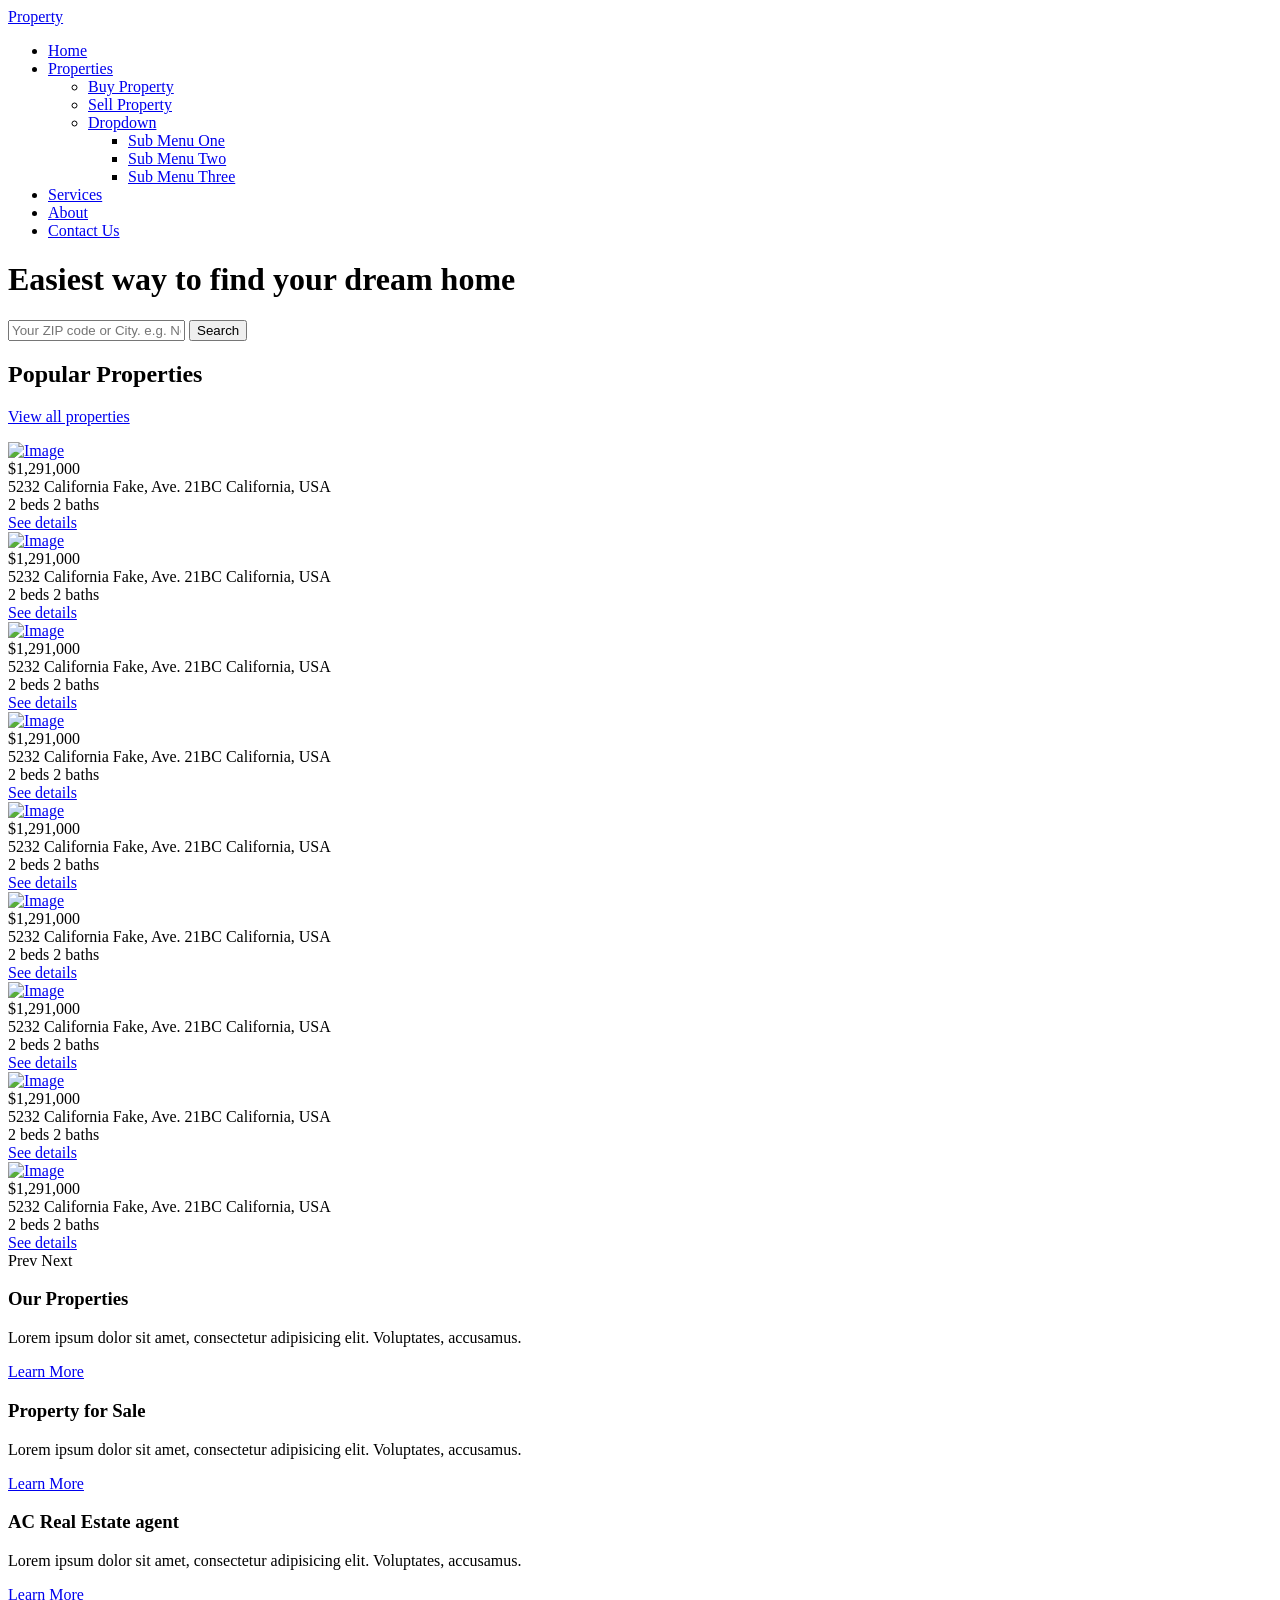
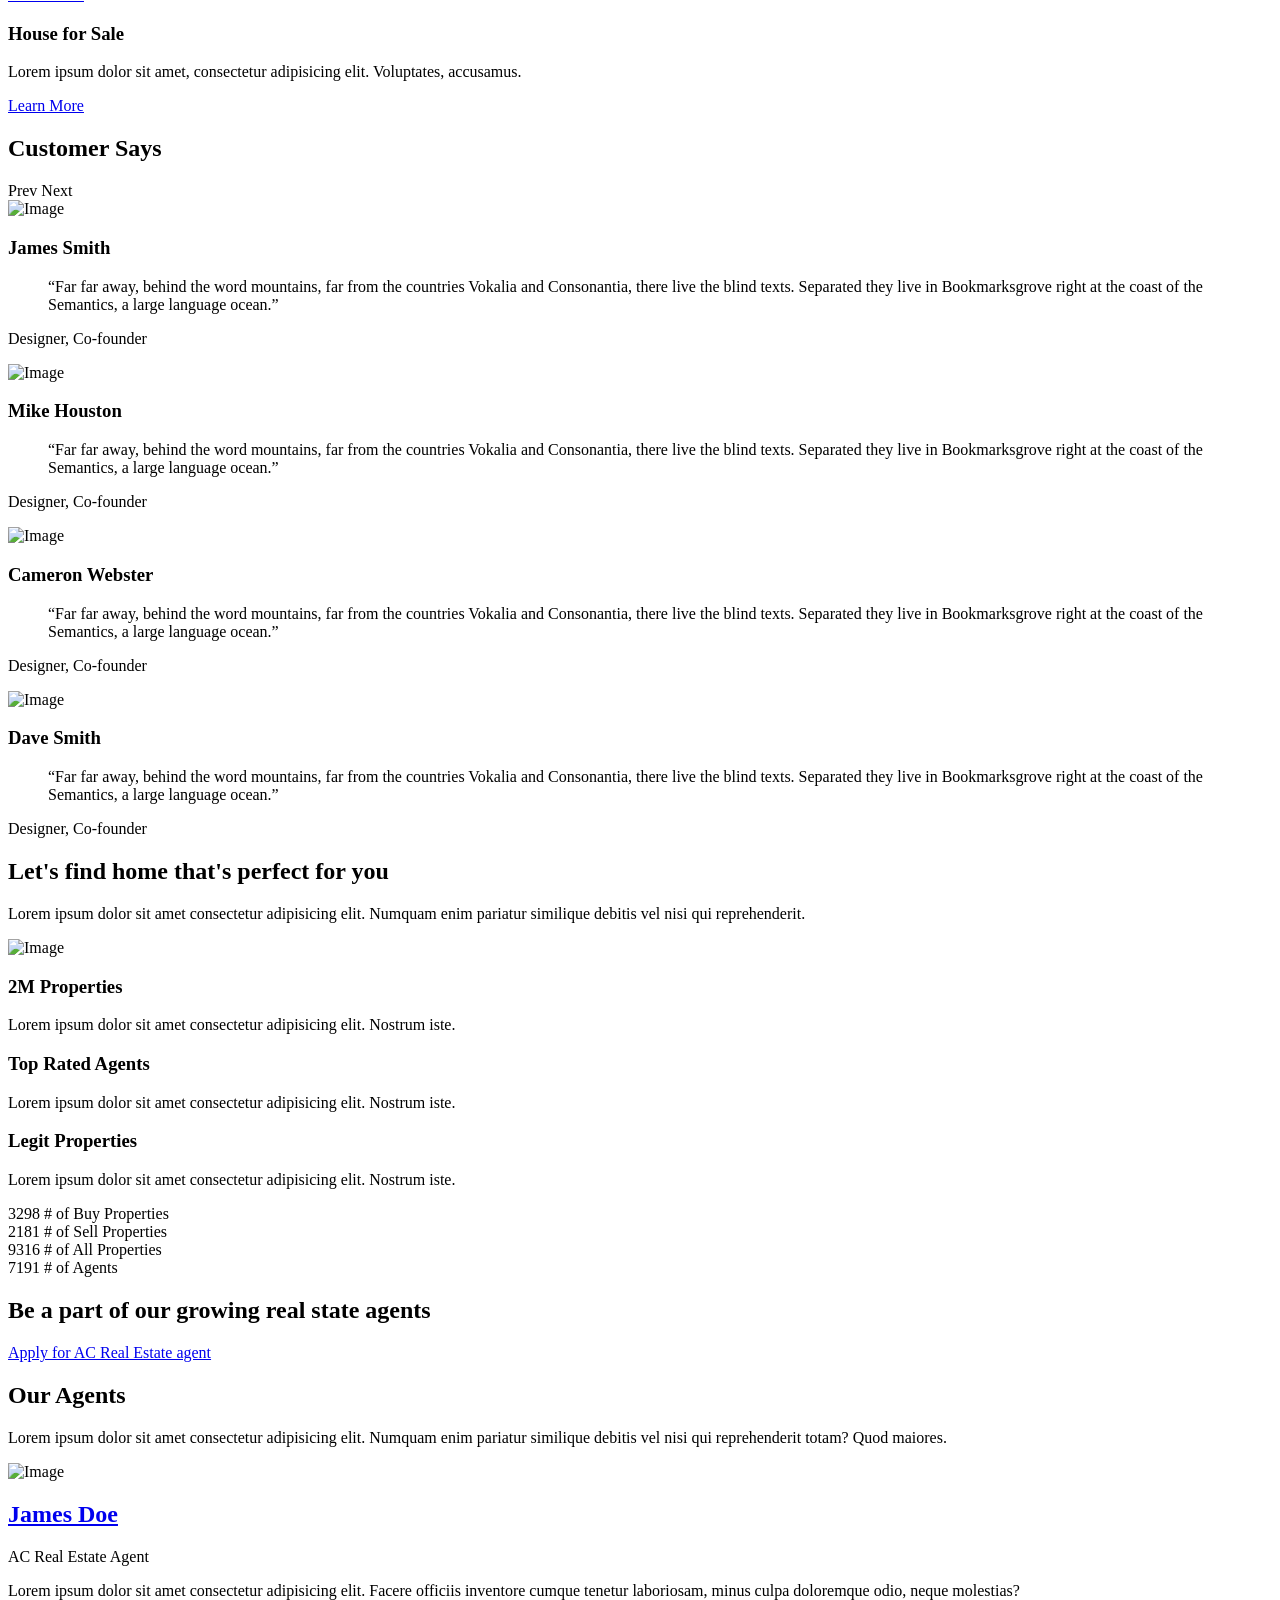
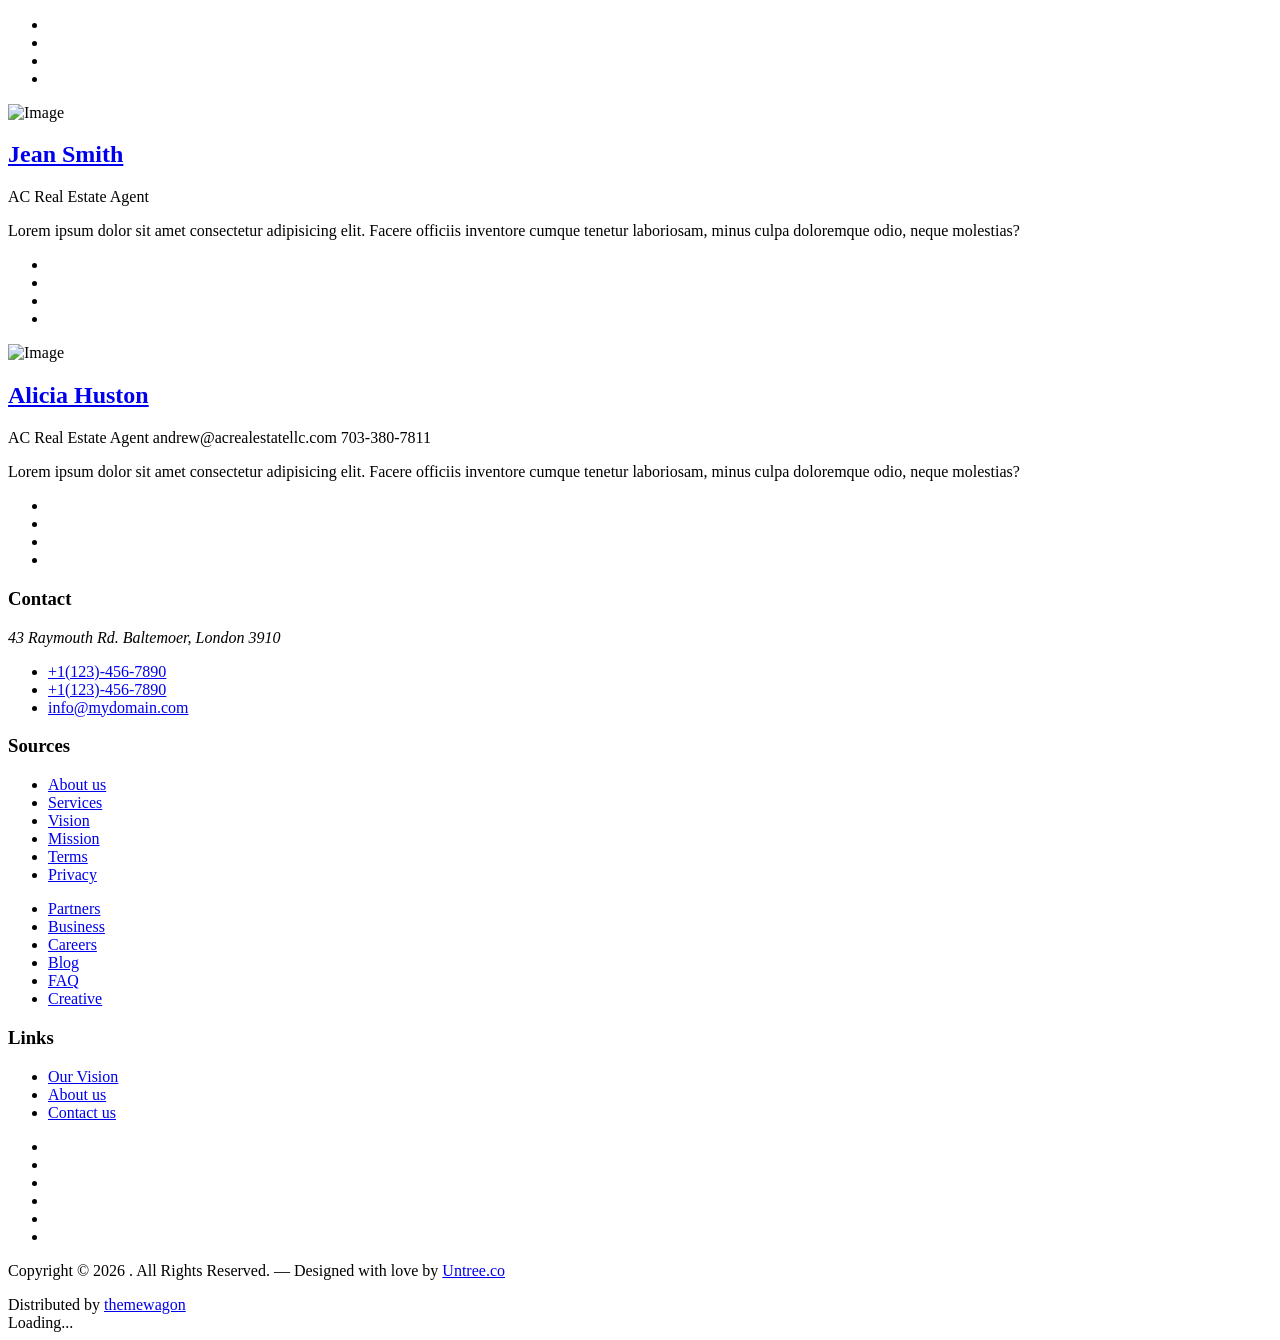
==== index.html @ 25836218 "Add files via upload" ====
<!-- /*
* Template Name: Property
* Template Author: Untree.co
* Template URI: https://untree.co/
* License: https://creativecommons.org/licenses/by/3.0/
*/ -->
<!DOCTYPE html>
<html lang="en">
  <head>
    <meta charset="utf-8" />
    <meta name="viewport" content="width=device-width, initial-scale=1" />
    <meta name="author" content="Untree.co" />
    <link rel="shortcut icon" href="favicon.png" />

    <meta name="description" content="" />
    <meta name="keywords" content="bootstrap, bootstrap5" />

    <link rel="preconnect" href="https://fonts.googleapis.com" />
    <link rel="preconnect" href="https://fonts.gstatic.com" crossorigin />
    <link
      href="https://fonts.googleapis.com/css2?family=Work+Sans:wght@400;500;600;700&display=swap"
      rel="stylesheet"
    />

    <link rel="stylesheet" href="fonts/icomoon/style.css" />
    <link rel="stylesheet" href="fonts/flaticon/font/flaticon.css" />

    <link rel="stylesheet" href="css/tiny-slider.css" />
    <link rel="stylesheet" href="css/aos.css" />
    <link rel="stylesheet" href="css/style.css" />

    <title>
      Property &mdash; Free Bootstrap 5 Website Template by Untree.co
    </title>
  </head>
  <body>
    <div class="site-mobile-menu site-navbar-target">
      <div class="site-mobile-menu-header">
        <div class="site-mobile-menu-close">
          <span class="icofont-close js-menu-toggle"></span>
        </div>
      </div>
      <div class="site-mobile-menu-body"></div>
    </div>

    <nav class="site-nav">
      <div class="container">
        <div class="menu-bg-wrap">
          <div class="site-navigation">
            <a href="index.html" class="logo m-0 float-start">Property</a>

            <ul
              class="js-clone-nav d-none d-lg-inline-block text-start site-menu float-end"
            >
              <li class="active"><a href="index.html">Home</a></li>
              <li class="has-children">
                <a href="properties.html">Properties</a>
                <ul class="dropdown">
                  <li><a href="#">Buy Property</a></li>
                  <li><a href="#">Sell Property</a></li>
                  <li class="has-children">
                    <a href="#">Dropdown</a>
                    <ul class="dropdown">
                      <li><a href="#">Sub Menu One</a></li>
                      <li><a href="#">Sub Menu Two</a></li>
                      <li><a href="#">Sub Menu Three</a></li>
                    </ul>
                  </li>
                </ul>
              </li>
              <li><a href="services.html">Services</a></li>
              <li><a href="about.html">About</a></li>
              <li><a href="contact.html">Contact Us</a></li>
            </ul>

            <a
              href="#"
              class="burger light me-auto float-end mt-1 site-menu-toggle js-menu-toggle d-inline-block d-lg-none"
              data-toggle="collapse"
              data-target="#main-navbar"
            >
              <span></span>
            </a>
          </div>
        </div>
      </div>
    </nav>

    <div class="hero">
      <div class="hero-slide">
        <div
          class="img overlay"
          style="background-image: url('images/hero_bg_3.jpg')"
        ></div>
        <div
          class="img overlay"
          style="background-image: url('images/hero_bg_2.jpg')"
        ></div>
        <div
          class="img overlay"
          style="background-image: url('images/hero_bg_1.jpg')"
        ></div>
      </div>

      <div class="container">
        <div class="row justify-content-center align-items-center">
          <div class="col-lg-9 text-center">
            <h1 class="heading" data-aos="fade-up">
              Easiest way to find your dream home
            </h1>
            <form
              action="#"
              class="narrow-w form-search d-flex align-items-stretch mb-3"
              data-aos="fade-up"
              data-aos-delay="200"
            >
              <input
                type="text"
                class="form-control px-4"
                placeholder="Your ZIP code or City. e.g. New York"
              />
              <button type="submit" class="btn btn-primary">Search</button>
            </form>
          </div>
        </div>
      </div>
    </div>

    <div class="section">
      <div class="container">
        <div class="row mb-5 align-items-center">
          <div class="col-lg-6">
            <h2 class="font-weight-bold text-primary heading">
              Popular Properties
            </h2>
          </div>
          <div class="col-lg-6 text-lg-end">
            <p>
              <a
                href="#"
                target="_blank"
                class="btn btn-primary text-white py-3 px-4"
                >View all properties</a
              >
            </p>
          </div>
        </div>
        <div class="row">
          <div class="col-12">
            <div class="property-slider-wrap">
              <div class="property-slider">
                <div class="property-item">
                  <a href="property-single.html" class="img">
                    <img src="images/vienna.jpg" alt="Image" class="img-fluid" />
                  </a>

                  <div class="property-content">
                    <div class="price mb-2"><span>$1,291,000</span></div>
                    <div>
                      <span class="d-block mb-2 text-black-50"
                        >5232 California Fake, Ave. 21BC</span
                      >
                      <span class="city d-block mb-3">California, USA</span>

                      <div class="specs d-flex mb-4">
                        <span class="d-block d-flex align-items-center me-3">
                          <span class="icon-bed me-2"></span>
                          <span class="caption">2 beds</span>
                        </span>
                        <span class="d-block d-flex align-items-center">
                          <span class="icon-bath me-2"></span>
                          <span class="caption">2 baths</span>
                        </span>
                      </div>

                      <a
                        href="property-single.html"
                        class="btn btn-primary py-2 px-3"
                        >See details</a
                      >
                    </div>
                  </div>
                </div>
                <!-- .item -->

                <div class="property-item">
                  <a href="property-single.html" class="img">
                    <img src="images/vienna.jpg" alt="Image" class="img-fluid" />
                  </a>

                  <div class="property-content">
                    <div class="price mb-2"><span>$1,291,000</span></div>
                    <div>
                      <span class="d-block mb-2 text-black-50"
                        >5232 California Fake, Ave. 21BC</span
                      >
                      <span class="city d-block mb-3">California, USA</span>

                      <div class="specs d-flex mb-4">
                        <span class="d-block d-flex align-items-center me-3">
                          <span class="icon-bed me-2"></span>
                          <span class="caption">2 beds</span>
                        </span>
                        <span class="d-block d-flex align-items-center">
                          <span class="icon-bath me-2"></span>
                          <span class="caption">2 baths</span>
                        </span>
                      </div>

                      <a
                        href="property-single.html"
                        class="btn btn-primary py-2 px-3"
                        >See details</a
                      >
                    </div>
                  </div>
                </div>
                <!-- .item -->

                <div class="property-item">
                  <a href="property-single.html" class="img">
                    <img src="images/vienna.jpg" alt="Image" class="img-fluid" />
                  </a>

                  <div class="property-content">
                    <div class="price mb-2"><span>$1,291,000</span></div>
                    <div>
                      <span class="d-block mb-2 text-black-50"
                        >5232 California Fake, Ave. 21BC</span
                      >
                      <span class="city d-block mb-3">California, USA</span>

                      <div class="specs d-flex mb-4">
                        <span class="d-block d-flex align-items-center me-3">
                          <span class="icon-bed me-2"></span>
                          <span class="caption">2 beds</span>
                        </span>
                        <span class="d-block d-flex align-items-center">
                          <span class="icon-bath me-2"></span>
                          <span class="caption">2 baths</span>
                        </span>
                      </div>

                      <a
                        href="property-single.html"
                        class="btn btn-primary py-2 px-3"
                        >See details</a
                      >
                    </div>
                  </div>
                </div>
                <!-- .item -->

                <div class="property-item">
                  <a href="property-single.html" class="img">
                    <img src="images/vienna.jpg" alt="Image" class="img-fluid" />
                  </a>

                  <div class="property-content">
                    <div class="price mb-2"><span>$1,291,000</span></div>
                    <div>
                      <span class="d-block mb-2 text-black-50"
                        >5232 California Fake, Ave. 21BC</span
                      >
                      <span class="city d-block mb-3">California, USA</span>

                      <div class="specs d-flex mb-4">
                        <span class="d-block d-flex align-items-center me-3">
                          <span class="icon-bed me-2"></span>
                          <span class="caption">2 beds</span>
                        </span>
                        <span class="d-block d-flex align-items-center">
                          <span class="icon-bath me-2"></span>
                          <span class="caption">2 baths</span>
                        </span>
                      </div>

                      <a
                        href="property-single.html"
                        class="btn btn-primary py-2 px-3"
                        >See details</a
                      >
                    </div>
                  </div>
                </div>
                <!-- .item -->

                <div class="property-item">
                  <a href="property-single.html" class="img">
                    <img src="images/vienna.jpg" alt="Image" class="img-fluid" />
                  </a>

                  <div class="property-content">
                    <div class="price mb-2"><span>$1,291,000</span></div>
                    <div>
                      <span class="d-block mb-2 text-black-50"
                        >5232 California Fake, Ave. 21BC</span
                      >
                      <span class="city d-block mb-3">California, USA</span>

                      <div class="specs d-flex mb-4">
                        <span class="d-block d-flex align-items-center me-3">
                          <span class="icon-bed me-2"></span>
                          <span class="caption">2 beds</span>
                        </span>
                        <span class="d-block d-flex align-items-center">
                          <span class="icon-bath me-2"></span>
                          <span class="caption">2 baths</span>
                        </span>
                      </div>

                      <a
                        href="property-single.html"
                        class="btn btn-primary py-2 px-3"
                        >See details</a
                      >
                    </div>
                  </div>
                </div>
                <!-- .item -->

                <div class="property-item">
                  <a href="property-single.html" class="img">
                    <img src="images/vienna.jpg" alt="Image" class="img-fluid" />
                  </a>

                  <div class="property-content">
                    <div class="price mb-2"><span>$1,291,000</span></div>
                    <div>
                      <span class="d-block mb-2 text-black-50"
                        >5232 California Fake, Ave. 21BC</span
                      >
                      <span class="city d-block mb-3">California, USA</span>

                      <div class="specs d-flex mb-4">
                        <span class="d-block d-flex align-items-center me-3">
                          <span class="icon-bed me-2"></span>
                          <span class="caption">2 beds</span>
                        </span>
                        <span class="d-block d-flex align-items-center">
                          <span class="icon-bath me-2"></span>
                          <span class="caption">2 baths</span>
                        </span>
                      </div>

                      <a
                        href="property-single.html"
                        class="btn btn-primary py-2 px-3"
                        >See details</a
                      >
                    </div>
                  </div>
                </div>
                <!-- .item -->

                <div class="property-item">
                  <a href="property-single.html" class="img">
                    <img src="images/vienna.jpg" alt="Image" class="img-fluid" />
                  </a>

                  <div class="property-content">
                    <div class="price mb-2"><span>$1,291,000</span></div>
                    <div>
                      <span class="d-block mb-2 text-black-50"
                        >5232 California Fake, Ave. 21BC</span
                      >
                      <span class="city d-block mb-3">California, USA</span>

                      <div class="specs d-flex mb-4">
                        <span class="d-block d-flex align-items-center me-3">
                          <span class="icon-bed me-2"></span>
                          <span class="caption">2 beds</span>
                        </span>
                        <span class="d-block d-flex align-items-center">
                          <span class="icon-bath me-2"></span>
                          <span class="caption">2 baths</span>
                        </span>
                      </div>

                      <a
                        href="property-single.html"
                        class="btn btn-primary py-2 px-3"
                        >See details</a
                      >
                    </div>
                  </div>
                </div>
                <!-- .item -->

                <div class="property-item">
                  <a href="property-single.html" class="img">
                    <img src="images/vienna.jpg" alt="Image" class="img-fluid" />
                  </a>

                  <div class="property-content">
                    <div class="price mb-2"><span>$1,291,000</span></div>
                    <div>
                      <span class="d-block mb-2 text-black-50"
                        >5232 California Fake, Ave. 21BC</span
                      >
                      <span class="city d-block mb-3">California, USA</span>

                      <div class="specs d-flex mb-4">
                        <span class="d-block d-flex align-items-center me-3">
                          <span class="icon-bed me-2"></span>
                          <span class="caption">2 beds</span>
                        </span>
                        <span class="d-block d-flex align-items-center">
                          <span class="icon-bath me-2"></span>
                          <span class="caption">2 baths</span>
                        </span>
                      </div>

                      <a
                        href="property-single.html"
                        class="btn btn-primary py-2 px-3"
                        >See details</a
                      >
                    </div>
                  </div>
                </div>
                <!-- .item -->

                <div class="property-item">
                  <a href="property-single.html" class="img">
                    <img src="images/vienna.jpg" alt="Image" class="img-fluid" />
                  </a>

                  <div class="property-content">
                    <div class="price mb-2"><span>$1,291,000</span></div>
                    <div>
                      <span class="d-block mb-2 text-black-50"
                        >5232 California Fake, Ave. 21BC</span
                      >
                      <span class="city d-block mb-3">California, USA</span>

                      <div class="specs d-flex mb-4">
                        <span class="d-block d-flex align-items-center me-3">
                          <span class="icon-bed me-2"></span>
                          <span class="caption">2 beds</span>
                        </span>
                        <span class="d-block d-flex align-items-center">
                          <span class="icon-bath me-2"></span>
                          <span class="caption">2 baths</span>
                        </span>
                      </div>

                      <a
                        href="property-single.html"
                        class="btn btn-primary py-2 px-3"
                        >See details</a
                      >
                    </div>
                  </div>
                </div>
                <!-- .item -->
              </div>

              <div
                id="property-nav"
                class="controls"
                tabindex="0"
                aria-label="Carousel Navigation"
              >
                <span
                  class="prev"
                  data-controls="prev"
                  aria-controls="property"
                  tabindex="-1"
                  >Prev</span
                >
                <span
                  class="next"
                  data-controls="next"
                  aria-controls="property"
                  tabindex="-1"
                  >Next</span
                >
              </div>
            </div>
          </div>
        </div>
      </div>
    </div>

    <section class="Easiest way to find your dream home">
      <div class="container">
        <div class="row">
          <div class="col-6 col-lg-3" data-aos="fade-up" data-aos-delay="300">
            <div class="box-feature">
              <span class="flaticon-house"></span>
              <h3 class="mb-3">Our Properties</h3>
              <p>
                Lorem ipsum dolor sit amet, consectetur adipisicing elit.
                Voluptates, accusamus.
              </p>
              <p><a href="#" class="learn-more">Learn More</a></p>
            </div>
          </div>
          <div class="col-6 col-lg-3" data-aos="fade-up" data-aos-delay="500">
            <div class="box-feature">
              <span class="flaticon-building"></span>
              <h3 class="mb-3">Property for Sale</h3>
              <p>
                Lorem ipsum dolor sit amet, consectetur adipisicing elit.
                Voluptates, accusamus.
              </p>
              <p><a href="#" class="learn-more">Learn More</a></p>
            </div>
          </div>
          <div class="col-6 col-lg-3" data-aos="fade-up" data-aos-delay="400">
            <div class="box-feature">
              <span class="flaticon-house-3"></span>
              <h3 class="mb-3">AC Real Estate agent</h3>
              <p>
                Lorem ipsum dolor sit amet, consectetur adipisicing elit.
                Voluptates, accusamus.
              </p>
              <p><a href="#" class="learn-more">Learn More</a></p>
            </div>
          </div>
          <div class="col-6 col-lg-3" data-aos="fade-up" data-aos-delay="600">
            <div class="box-feature">
              <span class="flaticon-house-1"></span>
              <h3 class="mb-3">House for Sale</h3>
              <p>
                Lorem ipsum dolor sit amet, consectetur adipisicing elit.
                Voluptates, accusamus.
              </p>
              <p><a href="#" class="learn-more">Learn More</a></p>
            </div>
          </div>
        </div>
      </div>
    </section>

    <div class="section sec-testimonials">
      <div class="container">
        <div class="row mb-5 align-items-center">
          <div class="col-md-6">
            <h2 class="font-weight-bold heading text-primary mb-4 mb-md-0">
              Customer Says
            </h2>
          </div>
          <div class="col-md-6 text-md-end">
            <div id="testimonial-nav">
              <span class="prev" data-controls="prev">Prev</span>

              <span class="next" data-controls="next">Next</span>
            </div>
          </div>
        </div>

        <div class="row">
          <div class="col-lg-4"></div>
        </div>
        <div class="testimonial-slider-wrap">
          <div class="testimonial-slider">
            <div class="item">
              <div class="testimonial">
                <img
                  src="images/person_1-min.jpg"
                  alt="Image"
                  class="img-fluid rounded-circle w-25 mb-4"
                />
                <div class="rate">
                  <span class="icon-star text-warning"></span>
                  <span class="icon-star text-warning"></span>
                  <span class="icon-star text-warning"></span>
                  <span class="icon-star text-warning"></span>
                  <span class="icon-star text-warning"></span>
                </div>
                <h3 class="h5 text-primary mb-4">James Smith</h3>
                <blockquote>
                  <p>
                    &ldquo;Far far away, behind the word mountains, far from the
                    countries Vokalia and Consonantia, there live the blind
                    texts. Separated they live in Bookmarksgrove right at the
                    coast of the Semantics, a large language ocean.&rdquo;
                  </p>
                </blockquote>
                <p class="text-black-50">Designer, Co-founder</p>
              </div>
            </div>

            <div class="item">
              <div class="testimonial">
                <img
                  src="images/person_2-min.jpg"
                  alt="Image"
                  class="img-fluid rounded-circle w-25 mb-4"
                />
                <div class="rate">
                  <span class="icon-star text-warning"></span>
                  <span class="icon-star text-warning"></span>
                  <span class="icon-star text-warning"></span>
                  <span class="icon-star text-warning"></span>
                  <span class="icon-star text-warning"></span>
                </div>
                <h3 class="h5 text-primary mb-4">Mike Houston</h3>
                <blockquote>
                  <p>
                    &ldquo;Far far away, behind the word mountains, far from the
                    countries Vokalia and Consonantia, there live the blind
                    texts. Separated they live in Bookmarksgrove right at the
                    coast of the Semantics, a large language ocean.&rdquo;
                  </p>
                </blockquote>
                <p class="text-black-50">Designer, Co-founder</p>
              </div>
            </div>

            <div class="item">
              <div class="testimonial">
                <img
                  src="images/person_3-min.jpg"
                  alt="Image"
                  class="img-fluid rounded-circle w-25 mb-4"
                />
                <div class="rate">
                  <span class="icon-star text-warning"></span>
                  <span class="icon-star text-warning"></span>
                  <span class="icon-star text-warning"></span>
                  <span class="icon-star text-warning"></span>
                  <span class="icon-star text-warning"></span>
                </div>
                <h3 class="h5 text-primary mb-4">Cameron Webster</h3>
                <blockquote>
                  <p>
                    &ldquo;Far far away, behind the word mountains, far from the
                    countries Vokalia and Consonantia, there live the blind
                    texts. Separated they live in Bookmarksgrove right at the
                    coast of the Semantics, a large language ocean.&rdquo;
                  </p>
                </blockquote>
                <p class="text-black-50">Designer, Co-founder</p>
              </div>
            </div>

            <div class="item">
              <div class="testimonial">
                <img
                  src="images/person_4-min.jpg"
                  alt="Image"
                  class="img-fluid rounded-circle w-25 mb-4"
                />
                <div class="rate">
                  <span class="icon-star text-warning"></span>
                  <span class="icon-star text-warning"></span>
                  <span class="icon-star text-warning"></span>
                  <span class="icon-star text-warning"></span>
                  <span class="icon-star text-warning"></span>
                </div>
                <h3 class="h5 text-primary mb-4">Dave Smith</h3>
                <blockquote>
                  <p>
                    &ldquo;Far far away, behind the word mountains, far from the
                    countries Vokalia and Consonantia, there live the blind
                    texts. Separated they live in Bookmarksgrove right at the
                    coast of the Semantics, a large language ocean.&rdquo;
                  </p>
                </blockquote>
                <p class="text-black-50">Designer, Co-founder</p>
              </div>
            </div>
          </div>
        </div>
      </div>
    </div>

    <div class="section section-4 bg-light">
      <div class="container">
        <div class="row justify-content-center text-center mb-5">
          <div class="col-lg-5">
            <h2 class="font-weight-bold heading text-primary mb-4">
              Let's find home that's perfect for you
            </h2>
            <p class="text-black-50">
              Lorem ipsum dolor sit amet consectetur adipisicing elit. Numquam
              enim pariatur similique debitis vel nisi qui reprehenderit.
            </p>
          </div>
        </div>
        <div class="row justify-content-between mb-5">
          <div class="col-lg-7 mb-5 mb-lg-0 order-lg-2">
            <div class="img-about dots">
              <img src="images/hero_bg_3.jpg" alt="Image" class="img-fluid" />
            </div>
          </div>
          <div class="col-lg-4">
            <div class="d-flex feature-h">
              <span class="wrap-icon me-3">
                <span class="icon-home2"></span>
              </span>
              <div class="feature-text">
                <h3 class="heading">2M Properties</h3>
                <p class="text-black-50">
                  Lorem ipsum dolor sit amet consectetur adipisicing elit.
                  Nostrum iste.
                </p>
              </div>
            </div>

            <div class="d-flex feature-h">
              <span class="wrap-icon me-3">
                <span class="icon-person"></span>
              </span>
              <div class="feature-text">
                <h3 class="heading">Top Rated Agents</h3>
                <p class="text-black-50">
                  Lorem ipsum dolor sit amet consectetur adipisicing elit.
                  Nostrum iste.
                </p>
              </div>
            </div>

            <div class="d-flex feature-h">
              <span class="wrap-icon me-3">
                <span class="icon-security"></span>
              </span>
              <div class="feature-text">
                <h3 class="heading">Legit Properties</h3>
                <p class="text-black-50">
                  Lorem ipsum dolor sit amet consectetur adipisicing elit.
                  Nostrum iste.
                </p>
              </div>
            </div>
          </div>
        </div>
        <div class="row section-counter mt-5">
          <div
            class="col-6 col-sm-6 col-md-6 col-lg-3"
            data-aos="fade-up"
            data-aos-delay="300"
          >
            <div class="counter-wrap mb-5 mb-lg-0">
              <span class="number"
                ><span class="countup text-primary">3298</span></span
              >
              <span class="caption text-black-50"># of Buy Properties</span>
            </div>
          </div>
          <div
            class="col-6 col-sm-6 col-md-6 col-lg-3"
            data-aos="fade-up"
            data-aos-delay="400"
          >
            <div class="counter-wrap mb-5 mb-lg-0">
              <span class="number"
                ><span class="countup text-primary">2181</span></span
              >
              <span class="caption text-black-50"># of Sell Properties</span>
            </div>
          </div>
          <div
            class="col-6 col-sm-6 col-md-6 col-lg-3"
            data-aos="fade-up"
            data-aos-delay="500"
          >
            <div class="counter-wrap mb-5 mb-lg-0">
              <span class="number"
                ><span class="countup text-primary">9316</span></span
              >
              <span class="caption text-black-50"># of All Properties</span>
            </div>
          </div>
          <div
            class="col-6 col-sm-6 col-md-6 col-lg-3"
            data-aos="fade-up"
            data-aos-delay="600"
          >
            <div class="counter-wrap mb-5 mb-lg-0">
              <span class="number"
                ><span class="countup text-primary">7191</span></span
              >
              <span class="caption text-black-50"># of Agents</span>
            </div>
          </div>
        </div>
      </div>
    </div>

    <div class="section">
      <div class="row justify-content-center footer-cta" data-aos="fade-up">
        <div class="col-lg-7 mx-auto text-center">
          <h2 class="mb-4">Be a part of our growing real state agents</h2>
          <p>
            <a
              href="#"
              target="_blank"
              class="btn btn-primary text-white py-3 px-4"
              >Apply for AC Real Estate agent</a
            >
          </p>
        </div>
        <!-- /.col-lg-7 -->
      </div>
      <!-- /.row -->
    </div>

    <div class="section section-5 bg-light">
      <div class="container">
        <div class="row justify-content-center text-center mb-5">
          <div class="col-lg-6 mb-5">
            <h2 class="font-weight-bold heading text-primary mb-4">
              Our Agents
            </h2>
            <p class="text-black-50">
              Lorem ipsum dolor sit amet consectetur adipisicing elit. Numquam
              enim pariatur similique debitis vel nisi qui reprehenderit totam?
              Quod maiores.
            </p>
          </div>
        </div>
        <div class="row">
          <div class="col-sm-6 col-md-6 col-lg-4 mb-5 mb-lg-0">
            <div class="h-100 person">
              <img
                src="images/person_1-min.jpg"
                alt="Image"
                class="img-fluid"
              />

              <div class="person-contents">
                <h2 class="mb-0"><a href="#">James Doe</a></h2>
                <span class="meta d-block mb-3">AC Real Estate Agent</span>
                <p>
                  Lorem ipsum dolor sit amet consectetur adipisicing elit.
                  Facere officiis inventore cumque tenetur laboriosam, minus
                  culpa doloremque odio, neque molestias?
                </p>

                <ul class="social list-unstyled list-inline dark-hover">
                  <li class="list-inline-item">
                    <a href="#"><span class="icon-twitter"></span></a>
                  </li>
                  <li class="list-inline-item">
                    <a href="#"><span class="icon-facebook"></span></a>
                  </li>
                  <li class="list-inline-item">
                    <a href="#"><span class="icon-linkedin"></span></a>
                  </li>
                  <li class="list-inline-item">
                    <a href="#"><span class="icon-instagram"></span></a>
                  </li>
                </ul>
              </div>
            </div>
          </div>
          <div class="col-sm-6 col-md-6 col-lg-4 mb-5 mb-lg-0">
            <div class="h-100 person">
              <img
                src="images/person_2-min.jpg"
                alt="Image"
                class="img-fluid"
              />

              <div class="person-contents">
                <h2 class="mb-0"><a href="#">Jean Smith</a></h2>
                <span class="meta d-block mb-3">AC Real Estate Agent</span>
                <p>
                  Lorem ipsum dolor sit amet consectetur adipisicing elit.
                  Facere officiis inventore cumque tenetur laboriosam, minus
                  culpa doloremque odio, neque molestias?
                </p>

                <ul class="social list-unstyled list-inline dark-hover">
                  <li class="list-inline-item">
                    <a href="#"><span class="icon-twitter"></span></a>
                  </li>
                  <li class="list-inline-item">
                    <a href="#"><span class="icon-facebook"></span></a>
                  </li>
                  <li class="list-inline-item">
                    <a href="#"><span class="icon-linkedin"></span></a>
                  </li>
                  <li class="list-inline-item">
                    <a href="#"><span class="icon-instagram"></span></a>
                  </li>
                </ul>
              </div>
            </div>
          </div>
          <div class="col-sm-6 col-md-6 col-lg-4 mb-5 mb-lg-0">
            <div class="h-100 person">
              <img
                src="images/person_3-min.jpg"
                alt="Image"
                class="img-fluid"
              />

              <div class="person-contents">
                <h2 class="mb-0"><a href="#">Alicia Huston</a></h2>
                <span class="meta d-block mb-3">AC Real Estate Agent andrew@acrealestatellc.com 703-380-7811</span>
                <p>
                  Lorem ipsum dolor sit amet consectetur adipisicing elit.
                  Facere officiis inventore cumque tenetur laboriosam, minus
                  culpa doloremque odio, neque molestias?
                </p>

                <ul class="social list-unstyled list-inline dark-hover">
                  <li class="list-inline-item">
                    <a href="#"><span class="icon-twitter"></span></a>
                  </li>
                  <li class="list-inline-item">
                    <a href="#"><span class="icon-facebook"></span></a>
                  </li>
                  <li class="list-inline-item">
                    <a href="#"><span class="icon-linkedin"></span></a>
                  </li>
                  <li class="list-inline-item">
                    <a href="#"><span class="icon-instagram"></span></a>
                  </li>
                </ul>
              </div>
            </div>
          </div>
        </div>
      </div>
    </div>

    <div class="site-footer">
      <div class="container">
        <div class="row">
          <div class="col-lg-4">
            <div class="widget">
              <h3>Contact</h3>
              <address>43 Raymouth Rd. Baltemoer, London 3910</address>
              <ul class="list-unstyled links">
                <li><a href="tel://11234567890">+1(123)-456-7890</a></li>
                <li><a href="tel://11234567890">+1(123)-456-7890</a></li>
                <li>
                  <a href="mailto:info@mydomain.com">info@mydomain.com</a>
                </li>
              </ul>
            </div>
            <!-- /.widget -->
          </div>
          <!-- /.col-lg-4 -->
          <div class="col-lg-4">
            <div class="widget">
              <h3>Sources</h3>
              <ul class="list-unstyled float-start links">
                <li><a href="#">About us</a></li>
                <li><a href="#">Services</a></li>
                <li><a href="#">Vision</a></li>
                <li><a href="#">Mission</a></li>
                <li><a href="#">Terms</a></li>
                <li><a href="#">Privacy</a></li>
              </ul>
              <ul class="list-unstyled float-start links">
                <li><a href="#">Partners</a></li>
                <li><a href="#">Business</a></li>
                <li><a href="#">Careers</a></li>
                <li><a href="#">Blog</a></li>
                <li><a href="#">FAQ</a></li>
                <li><a href="#">Creative</a></li>
              </ul>
            </div>
            <!-- /.widget -->
          </div>
          <!-- /.col-lg-4 -->
          <div class="col-lg-4">
            <div class="widget">
              <h3>Links</h3>
              <ul class="list-unstyled links">
                <li><a href="#">Our Vision</a></li>
                <li><a href="#">About us</a></li>
                <li><a href="#">Contact us</a></li>
              </ul>

              <ul class="list-unstyled social">
                <li>
                  <a href="#"><span class="icon-instagram"></span></a>
                </li>
                <li>
                  <a href="#"><span class="icon-twitter"></span></a>
                </li>
                <li>
                  <a href="#"><span class="icon-facebook"></span></a>
                </li>
                <li>
                  <a href="#"><span class="icon-linkedin"></span></a>
                </li>
                <li>
                  <a href="#"><span class="icon-pinterest"></span></a>
                </li>
                <li>
                  <a href="#"><span class="icon-dribbble"></span></a>
                </li>
              </ul>
            </div>
            <!-- /.widget -->
          </div>
          <!-- /.col-lg-4 -->
        </div>
        <!-- /.row -->

        <div class="row mt-5">
          <div class="col-12 text-center">
            <!-- 
              **==========
              NOTE: 
              Please don't remove this copyright link unless you buy the license here https://untree.co/license/  
              **==========
            -->

            <p>
              Copyright &copy;
              <script>
                document.write(new Date().getFullYear());
              </script>
              . All Rights Reserved. &mdash; Designed with love by
              <a href="https://untree.co">Untree.co</a>
              <!-- License information: https://untree.co/license/ -->
            </p>
            <div>
              Distributed by
              <a href="https://themewagon.com/" target="_blank">themewagon</a>
            </div>
          </div>
        </div>
      </div>
      <!-- /.container -->
    </div>
    <!-- /.site-footer -->

    <!-- Preloader -->
    <div id="overlayer"></div>
    <div class="loader">
      <div class="spinner-border" role="status">
        <span class="visually-hidden">Loading...</span>
      </div>
    </div>

    <script src="js/bootstrap.bundle.min.js"></script>
    <script src="js/tiny-slider.js"></script>
    <script src="js/aos.js"></script>
    <script src="js/navbar.js"></script>
    <script src="js/counter.js"></script>
    <script src="js/custom.js"></script>
  </body>
</html>
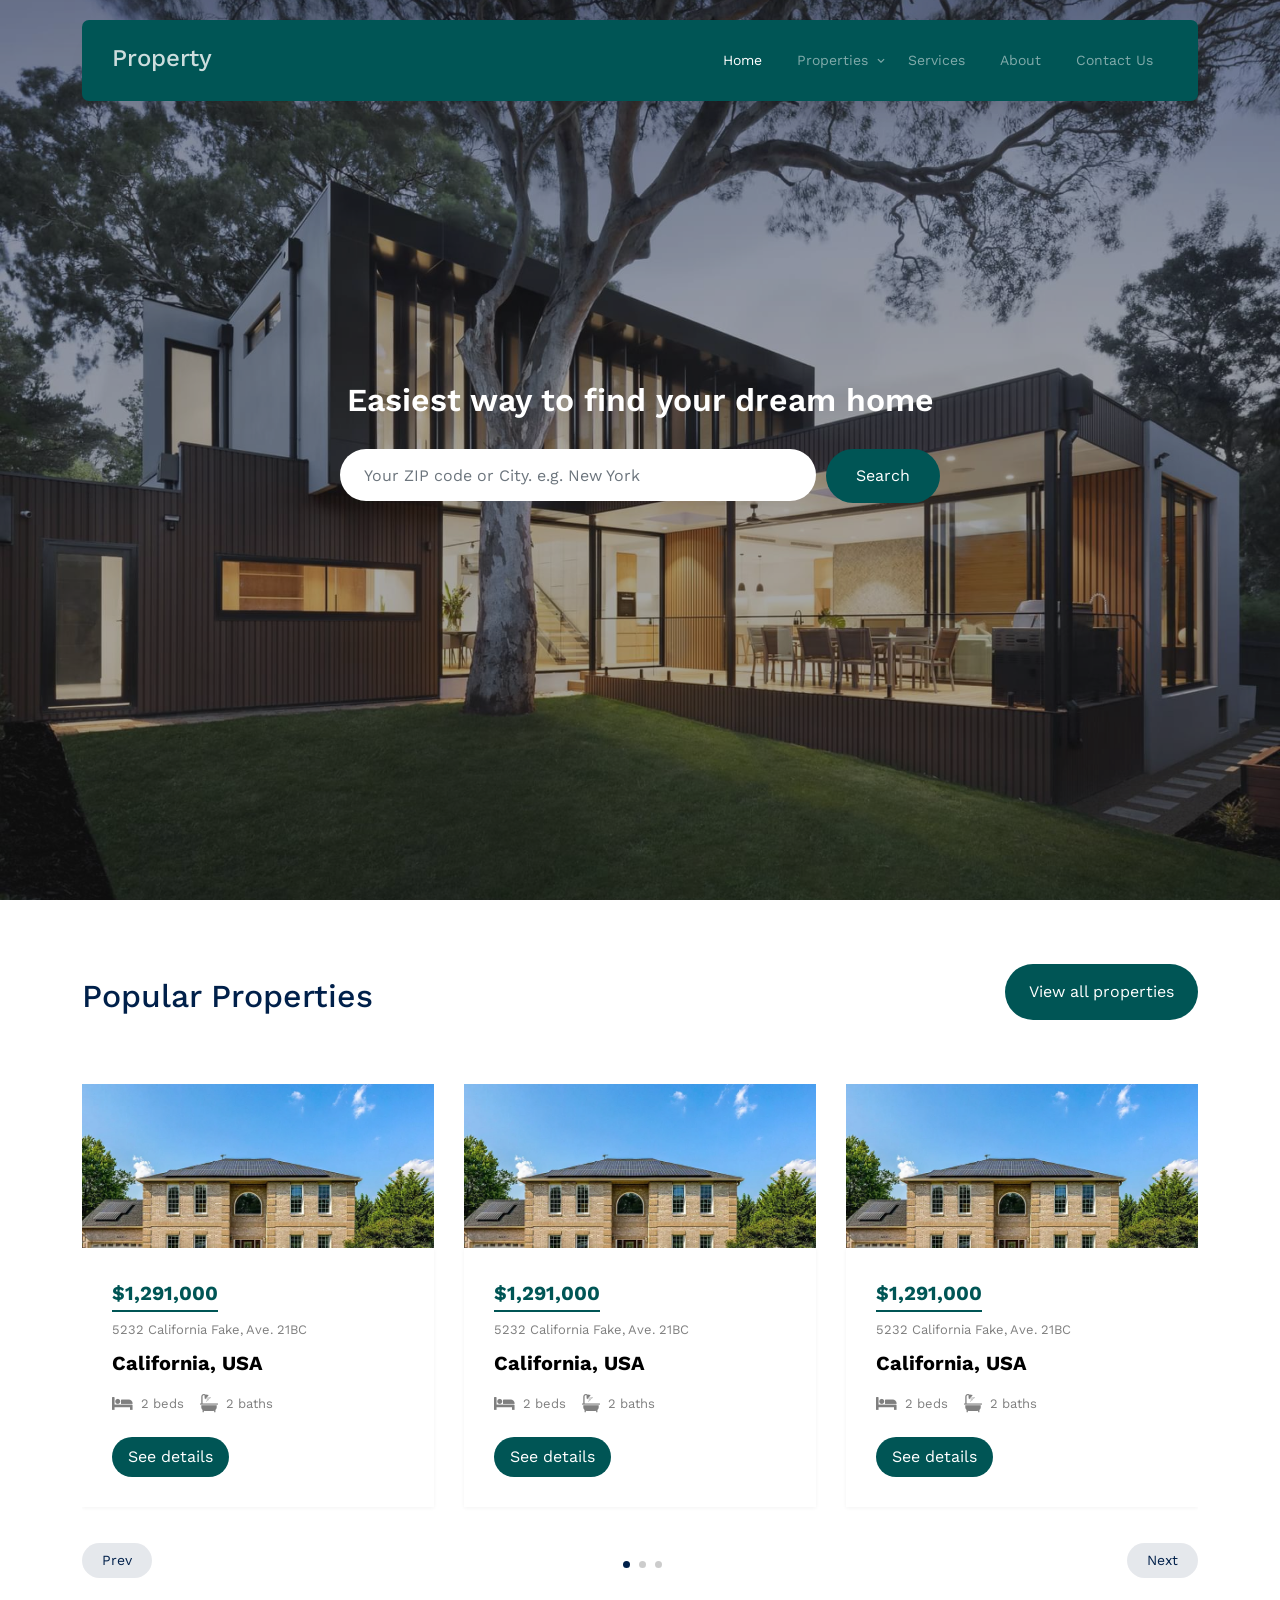
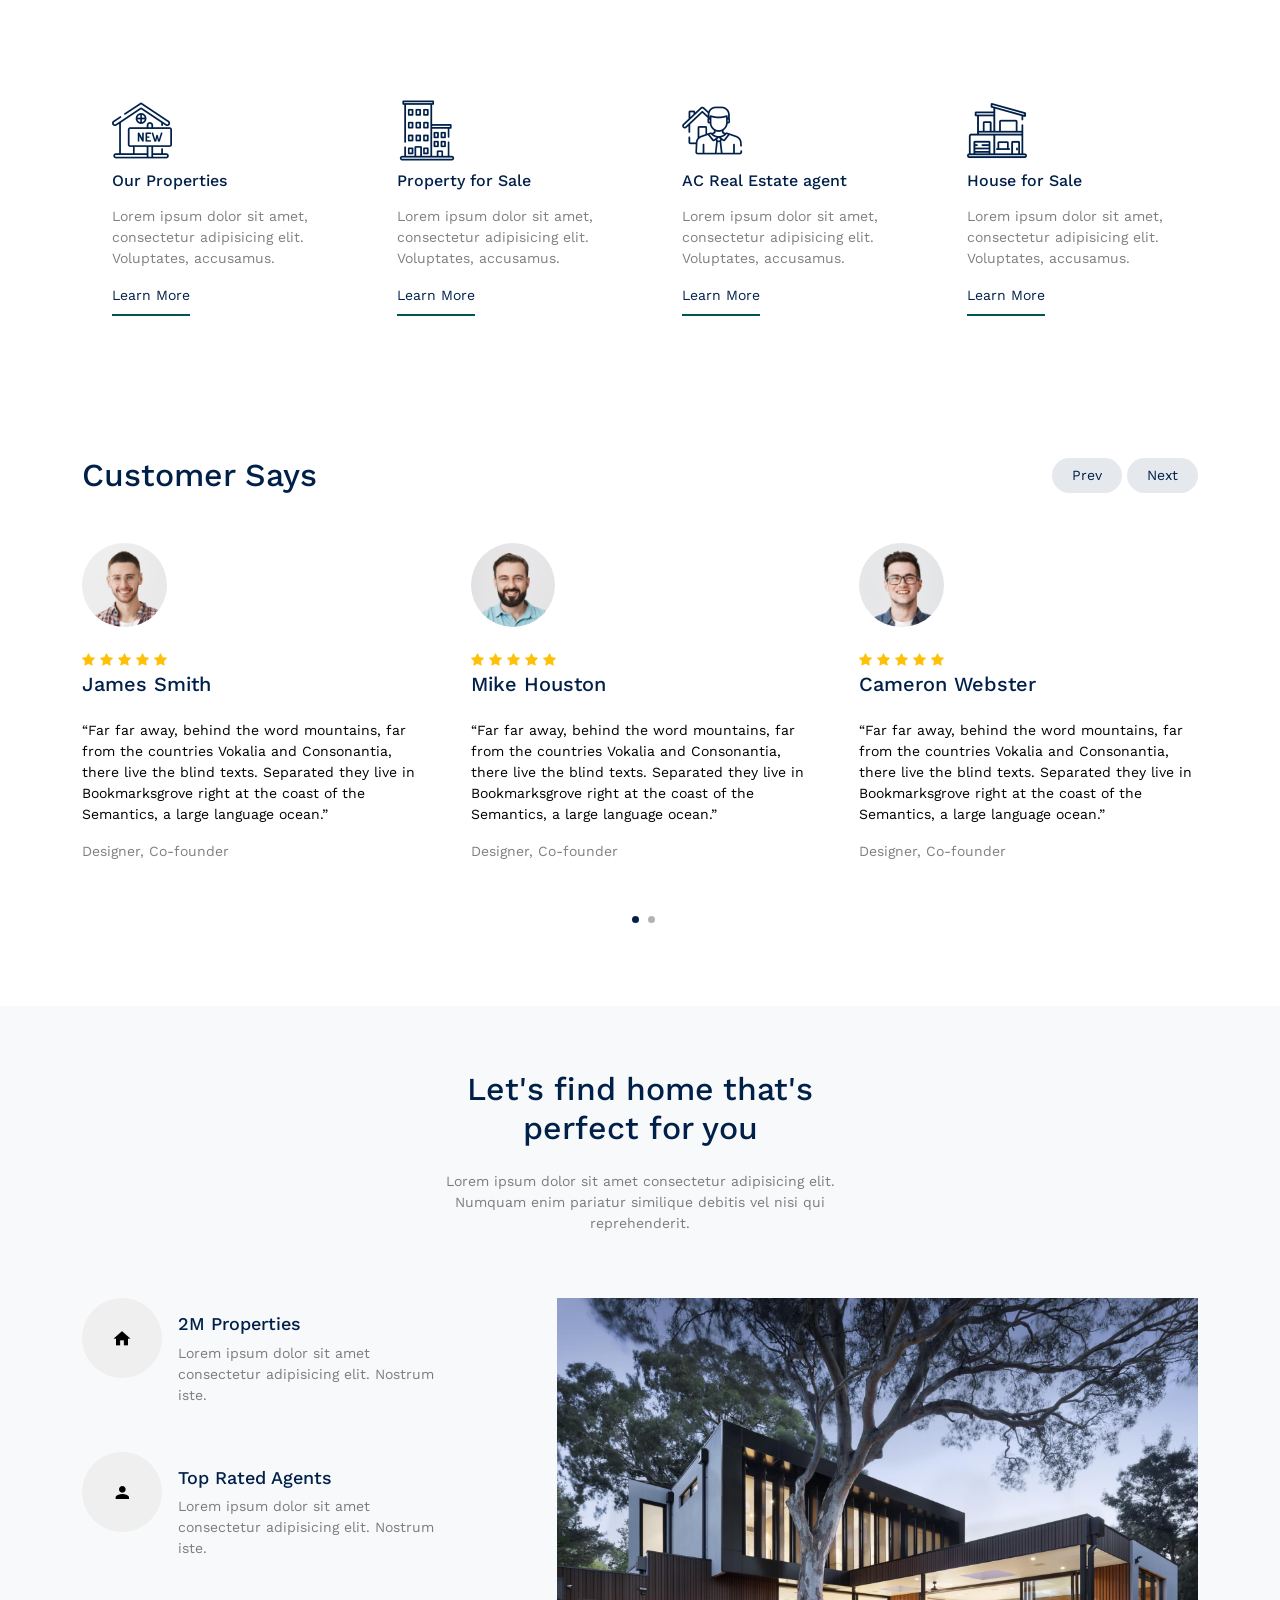
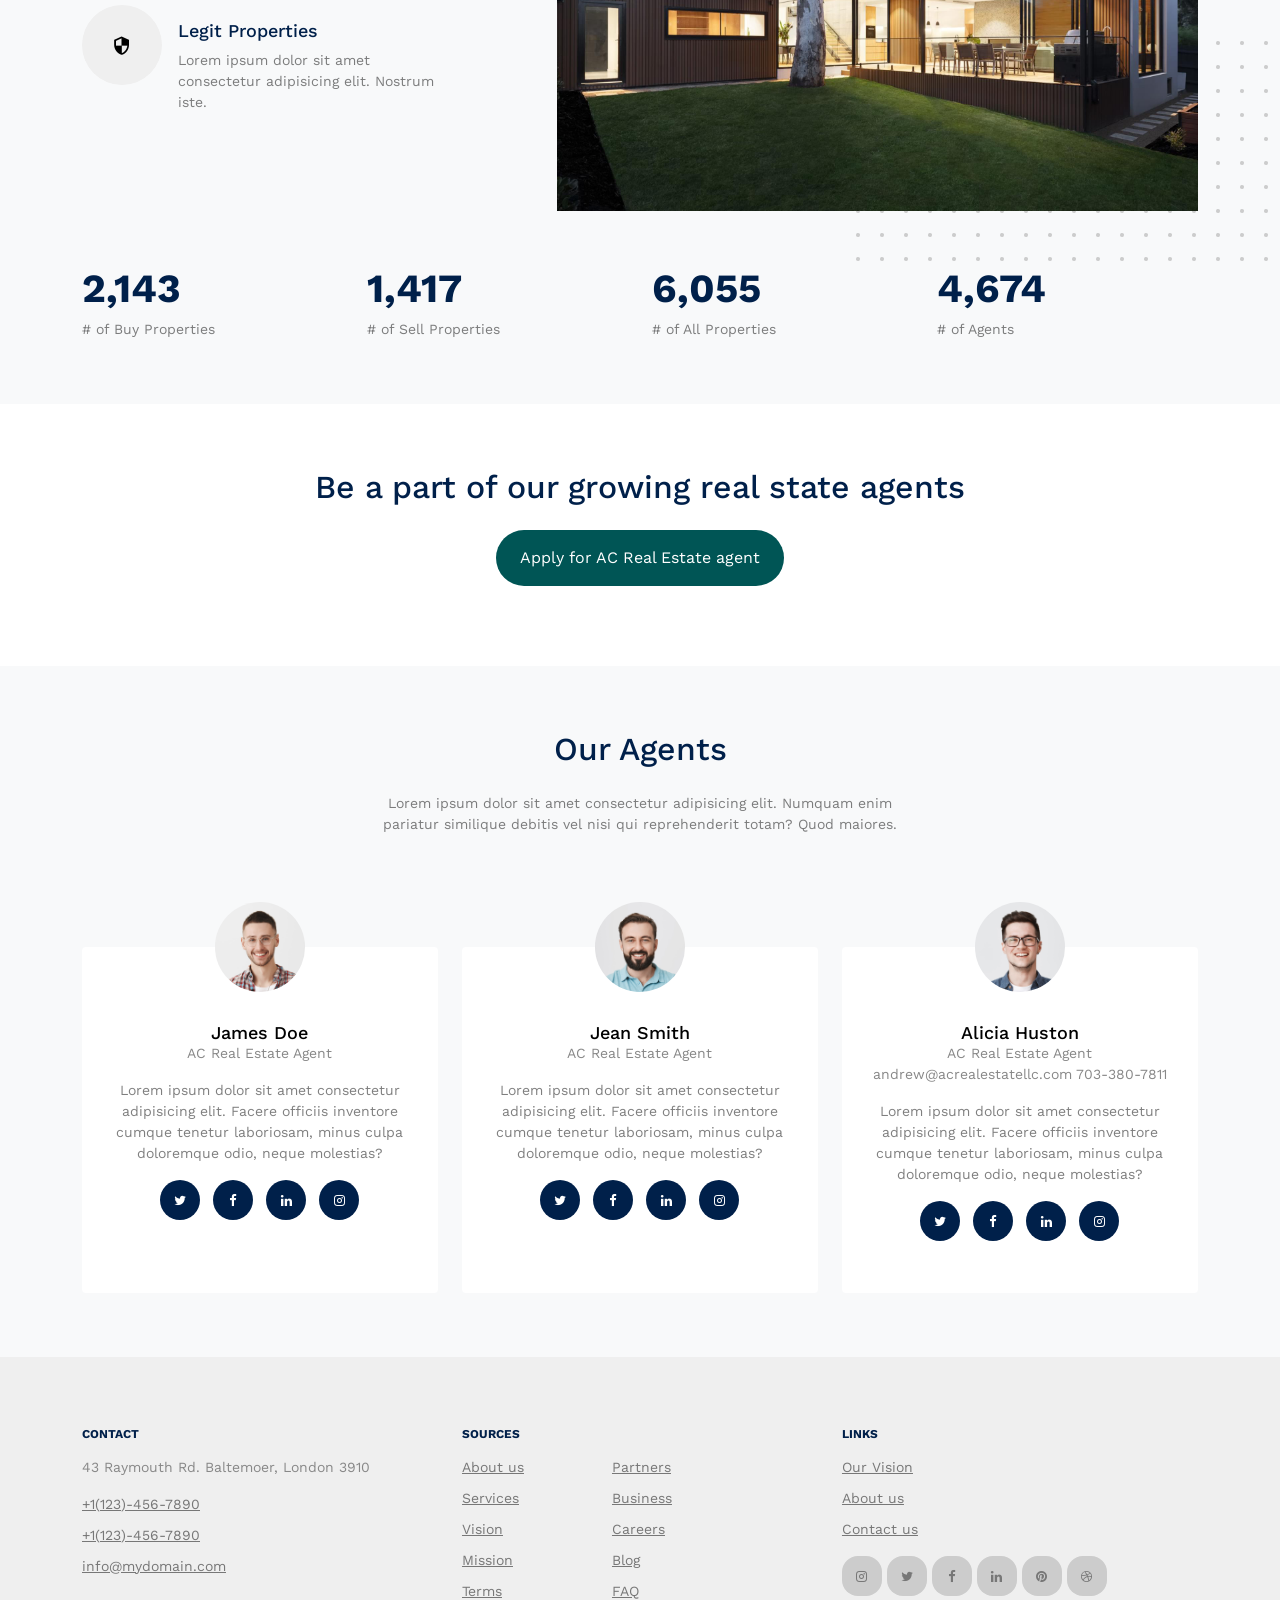
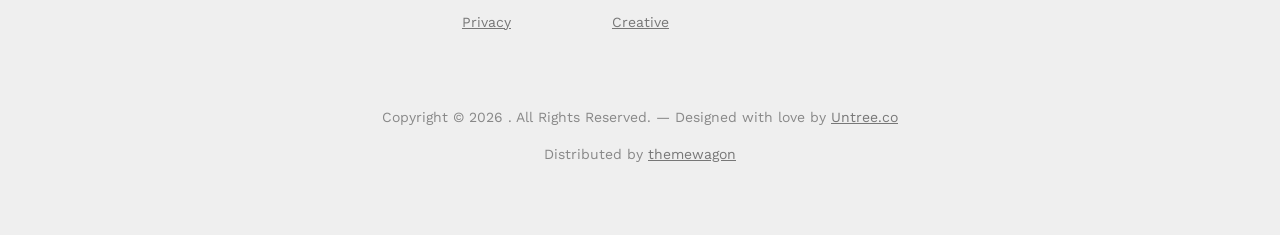
==== commit c8ef106a: "Update index.html" ====
--- a/index.html
+++ b/index.html
@@ -30,7 +30,7 @@
     <link rel="stylesheet" href="css/style.css" />
 
     <title>
-      Property &mdash; Free Bootstrap 5 Website Template by Untree.co
+      AC Real Estate &mdash; Free Bootstrap 5 Website Template by Untree.co
     </title>
   </head>
   <body>
--- a/fonts/icomoon/style.css
+++ b/fonts/icomoon/style.css
@@ -0,0 +1,4919 @@
+@font-face {
+  font-family: 'icomoon';
+  src:  url('fonts/icomoon.eot?10si43');
+  src:  url('fonts/icomoon.eot?10si43#iefix') format('embedded-opentype'),
+    url('fonts/icomoon.ttf?10si43') format('truetype'),
+    url('fonts/icomoon.woff?10si43') format('woff'),
+    url('fonts/icomoon.svg?10si43#icomoon') format('svg');
+  font-weight: normal;
+  font-style: normal;
+}
+
+[class^="icon-"], [class*=" icon-"] {
+  /* use !important to prevent issues with browser extensions that change fonts */
+  font-family: 'icomoon' !important;
+  speak: none;
+  font-style: normal;
+  font-weight: normal;
+  font-variant: normal;
+  text-transform: none;
+  line-height: 1;
+
+  /* Better Font Rendering =========== */
+  -webkit-font-smoothing: antialiased;
+  -moz-osx-font-smoothing: grayscale;
+}
+
+.icon-asterisk:before {
+  content: "\f069";
+}
+.icon-plus:before {
+  content: "\f067";
+}
+.icon-question:before {
+  content: "\f128";
+}
+.icon-minus:before {
+  content: "\f068";
+}
+.icon-glass:before {
+  content: "\f000";
+}
+.icon-music:before {
+  content: "\f001";
+}
+.icon-search:before {
+  content: "\f002";
+}
+.icon-envelope-o:before {
+  content: "\f003";
+}
+.icon-heart:before {
+  content: "\f004";
+}
+.icon-star:before {
+  content: "\f005";
+}
+.icon-star-o:before {
+  content: "\f006";
+}
+.icon-user:before {
+  content: "\f007";
+}
+.icon-film:before {
+  content: "\f008";
+}
+.icon-th-large:before {
+  content: "\f009";
+}
+.icon-th:before {
+  content: "\f00a";
+}
+.icon-th-list:before {
+  content: "\f00b";
+}
+.icon-check:before {
+  content: "\f00c";
+}
+.icon-close:before {
+  content: "\f00d";
+}
+.icon-remove:before {
+  content: "\f00d";
+}
+.icon-times:before {
+  content: "\f00d";
+}
+.icon-search-plus:before {
+  content: "\f00e";
+}
+.icon-search-minus:before {
+  content: "\f010";
+}
+.icon-power-off:before {
+  content: "\f011";
+}
+.icon-signal:before {
+  content: "\f012";
+}
+.icon-cog:before {
+  content: "\f013";
+}
+.icon-gear:before {
+  content: "\f013";
+}
+.icon-trash-o:before {
+  content: "\f014";
+}
+.icon-home:before {
+  content: "\f015";
+}
+.icon-file-o:before {
+  content: "\f016";
+}
+.icon-clock-o:before {
+  content: "\f017";
+}
+.icon-road:before {
+  content: "\f018";
+}
+.icon-download:before {
+  content: "\f019";
+}
+.icon-arrow-circle-o-down:before {
+  content: "\f01a";
+}
+.icon-arrow-circle-o-up:before {
+  content: "\f01b";
+}
+.icon-inbox:before {
+  content: "\f01c";
+}
+.icon-play-circle-o:before {
+  content: "\f01d";
+}
+.icon-repeat:before {
+  content: "\f01e";
+}
+.icon-rotate-right:before {
+  content: "\f01e";
+}
+.icon-refresh:before {
+  content: "\f021";
+}
+.icon-list-alt:before {
+  content: "\f022";
+}
+.icon-lock:before {
+  content: "\f023";
+}
+.icon-flag:before {
+  content: "\f024";
+}
+.icon-headphones:before {
+  content: "\f025";
+}
+.icon-volume-off:before {
+  content: "\f026";
+}
+.icon-volume-down:before {
+  content: "\f027";
+}
+.icon-volume-up:before {
+  content: "\f028";
+}
+.icon-qrcode:before {
+  content: "\f029";
+}
+.icon-barcode:before {
+  content: "\f02a";
+}
+.icon-tag:before {
+  content: "\f02b";
+}
+.icon-tags:before {
+  content: "\f02c";
+}
+.icon-book:before {
+  content: "\f02d";
+}
+.icon-bookmark:before {
+  content: "\f02e";
+}
+.icon-print:before {
+  content: "\f02f";
+}
+.icon-camera:before {
+  content: "\f030";
+}
+.icon-font:before {
+  content: "\f031";
+}
+.icon-bold:before {
+  content: "\f032";
+}
+.icon-italic:before {
+  content: "\f033";
+}
+.icon-text-height:before {
+  content: "\f034";
+}
+.icon-text-width:before {
+  content: "\f035";
+}
+.icon-align-left:before {
+  content: "\f036";
+}
+.icon-align-center:before {
+  content: "\f037";
+}
+.icon-align-right:before {
+  content: "\f038";
+}
+.icon-align-justify:before {
+  content: "\f039";
+}
+.icon-list:before {
+  content: "\f03a";
+}
+.icon-dedent:before {
+  content: "\f03b";
+}
+.icon-outdent:before {
+  content: "\f03b";
+}
+.icon-indent:before {
+  content: "\f03c";
+}
+.icon-video-camera:before {
+  content: "\f03d";
+}
+.icon-image:before {
+  content: "\f03e";
+}
+.icon-photo:before {
+  content: "\f03e";
+}
+.icon-picture-o:before {
+  content: "\f03e";
+}
+.icon-pencil:before {
+  content: "\f040";
+}
+.icon-map-marker:before {
+  content: "\f041";
+}
+.icon-adjust:before {
+  content: "\f042";
+}
+.icon-tint:before {
+  content: "\f043";
+}
+.icon-edit:before {
+  content: "\f044";
+}
+.icon-pencil-square-o:before {
+  content: "\f044";
+}
+.icon-share-square-o:before {
+  content: "\f045";
+}
+.icon-check-square-o:before {
+  content: "\f046";
+}
+.icon-arrows:before {
+  content: "\f047";
+}
+.icon-step-backward:before {
+  content: "\f048";
+}
+.icon-fast-backward:before {
+  content: "\f049";
+}
+.icon-backward:before {
+  content: "\f04a";
+}
+.icon-play:before {
+  content: "\f04b";
+}
+.icon-pause:before {
+  content: "\f04c";
+}
+.icon-stop:before {
+  content: "\f04d";
+}
+.icon-forward:before {
+  content: "\f04e";
+}
+.icon-fast-forward:before {
+  content: "\f050";
+}
+.icon-step-forward:before {
+  content: "\f051";
+}
+.icon-eject:before {
+  content: "\f052";
+}
+.icon-chevron-left:before {
+  content: "\f053";
+}
+.icon-chevron-right:before {
+  content: "\f054";
+}
+.icon-plus-circle:before {
+  content: "\f055";
+}
+.icon-minus-circle:before {
+  content: "\f056";
+}
+.icon-times-circle:before {
+  content: "\f057";
+}
+.icon-check-circle:before {
+  content: "\f058";
+}
+.icon-question-circle:before {
+  content: "\f059";
+}
+.icon-info-circle:before {
+  content: "\f05a";
+}
+.icon-crosshairs:before {
+  content: "\f05b";
+}
+.icon-times-circle-o:before {
+  content: "\f05c";
+}
+.icon-check-circle-o:before {
+  content: "\f05d";
+}
+.icon-ban:before {
+  content: "\f05e";
+}
+.icon-arrow-left:before {
+  content: "\f060";
+}
+.icon-arrow-right:before {
+  content: "\f061";
+}
+.icon-arrow-up:before {
+  content: "\f062";
+}
+.icon-arrow-down:before {
+  content: "\f063";
+}
+.icon-mail-forward:before {
+  content: "\f064";
+}
+.icon-share:before {
+  content: "\f064";
+}
+.icon-expand:before {
+  content: "\f065";
+}
+.icon-compress:before {
+  content: "\f066";
+}
+.icon-exclamation-circle:before {
+  content: "\f06a";
+}
+.icon-gift:before {
+  content: "\f06b";
+}
+.icon-leaf:before {
+  content: "\f06c";
+}
+.icon-fire:before {
+  content: "\f06d";
+}
+.icon-eye:before {
+  content: "\f06e";
+}
+.icon-eye-slash:before {
+  content: "\f070";
+}
+.icon-exclamation-triangle:before {
+  content: "\f071";
+}
+.icon-warning:before {
+  content: "\f071";
+}
+.icon-plane:before {
+  content: "\f072";
+}
+.icon-calendar:before {
+  content: "\f073";
+}
+.icon-random:before {
+  content: "\f074";
+}
+.icon-comment:before {
+  content: "\f075";
+}
+.icon-magnet:before {
+  content: "\f076";
+}
+.icon-chevron-up:before {
+  content: "\f077";
+}
+.icon-chevron-down:before {
+  content: "\f078";
+}
+.icon-retweet:before {
+  content: "\f079";
+}
+.icon-shopping-cart:before {
+  content: "\f07a";
+}
+.icon-folder:before {
+  content: "\f07b";
+}
+.icon-folder-open:before {
+  content: "\f07c";
+}
+.icon-arrows-v:before {
+  content: "\f07d";
+}
+.icon-arrows-h:before {
+  content: "\f07e";
+}
+.icon-bar-chart:before {
+  content: "\f080";
+}
+.icon-bar-chart-o:before {
+  content: "\f080";
+}
+.icon-twitter-square:before {
+  content: "\f081";
+}
+.icon-facebook-square:before {
+  content: "\f082";
+}
+.icon-camera-retro:before {
+  content: "\f083";
+}
+.icon-key:before {
+  content: "\f084";
+}
+.icon-cogs:before {
+  content: "\f085";
+}
+.icon-gears:before {
+  content: "\f085";
+}
+.icon-comments:before {
+  content: "\f086";
+}
+.icon-thumbs-o-up:before {
+  content: "\f087";
+}
+.icon-thumbs-o-down:before {
+  content: "\f088";
+}
+.icon-star-half:before {
+  content: "\f089";
+}
+.icon-heart-o:before {
+  content: "\f08a";
+}
+.icon-sign-out:before {
+  content: "\f08b";
+}
+.icon-linkedin-square:before {
+  content: "\f08c";
+}
+.icon-thumb-tack:before {
+  content: "\f08d";
+}
+.icon-external-link:before {
+  content: "\f08e";
+}
+.icon-sign-in:before {
+  content: "\f090";
+}
+.icon-trophy:before {
+  content: "\f091";
+}
+.icon-github-square:before {
+  content: "\f092";
+}
+.icon-upload:before {
+  content: "\f093";
+}
+.icon-lemon-o:before {
+  content: "\f094";
+}
+.icon-phone:before {
+  content: "\f095";
+}
+.icon-square-o:before {
+  content: "\f096";
+}
+.icon-bookmark-o:before {
+  content: "\f097";
+}
+.icon-phone-square:before {
+  content: "\f098";
+}
+.icon-twitter:before {
+  content: "\f099";
+}
+.icon-facebook:before {
+  content: "\f09a";
+}
+.icon-facebook-f:before {
+  content: "\f09a";
+}
+.icon-github:before {
+  content: "\f09b";
+}
+.icon-unlock:before {
+  content: "\f09c";
+}
+.icon-credit-card:before {
+  content: "\f09d";
+}
+.icon-feed:before {
+  content: "\f09e";
+}
+.icon-rss:before {
+  content: "\f09e";
+}
+.icon-hdd-o:before {
+  content: "\f0a0";
+}
+.icon-bullhorn:before {
+  content: "\f0a1";
+}
+.icon-bell-o:before {
+  content: "\f0a2";
+}
+.icon-certificate:before {
+  content: "\f0a3";
+}
+.icon-hand-o-right:before {
+  content: "\f0a4";
+}
+.icon-hand-o-left:before {
+  content: "\f0a5";
+}
+.icon-hand-o-up:before {
+  content: "\f0a6";
+}
+.icon-hand-o-down:before {
+  content: "\f0a7";
+}
+.icon-arrow-circle-left:before {
+  content: "\f0a8";
+}
+.icon-arrow-circle-right:before {
+  content: "\f0a9";
+}
+.icon-arrow-circle-up:before {
+  content: "\f0aa";
+}
+.icon-arrow-circle-down:before {
+  content: "\f0ab";
+}
+.icon-globe:before {
+  content: "\f0ac";
+}
+.icon-wrench:before {
+  content: "\f0ad";
+}
+.icon-tasks:before {
+  content: "\f0ae";
+}
+.icon-filter:before {
+  content: "\f0b0";
+}
+.icon-briefcase:before {
+  content: "\f0b1";
+}
+.icon-arrows-alt:before {
+  content: "\f0b2";
+}
+.icon-group:before {
+  content: "\f0c0";
+}
+.icon-users:before {
+  content: "\f0c0";
+}
+.icon-chain:before {
+  content: "\f0c1";
+}
+.icon-link:before {
+  content: "\f0c1";
+}
+.icon-cloud:before {
+  content: "\f0c2";
+}
+.icon-flask:before {
+  content: "\f0c3";
+}
+.icon-cut:before {
+  content: "\f0c4";
+}
+.icon-scissors:before {
+  content: "\f0c4";
+}
+.icon-copy:before {
+  content: "\f0c5";
+}
+.icon-files-o:before {
+  content: "\f0c5";
+}
+.icon-paperclip:before {
+  content: "\f0c6";
+}
+.icon-floppy-o:before {
+  content: "\f0c7";
+}
+.icon-save:before {
+  content: "\f0c7";
+}
+.icon-square:before {
+  content: "\f0c8";
+}
+.icon-bars:before {
+  content: "\f0c9";
+}
+.icon-navicon:before {
+  content: "\f0c9";
+}
+.icon-reorder:before {
+  content: "\f0c9";
+}
+.icon-list-ul:before {
+  content: "\f0ca";
+}
+.icon-list-ol:before {
+  content: "\f0cb";
+}
+.icon-strikethrough:before {
+  content: "\f0cc";
+}
+.icon-underline:before {
+  content: "\f0cd";
+}
+.icon-table:before {
+  content: "\f0ce";
+}
+.icon-magic:before {
+  content: "\f0d0";
+}
+.icon-truck:before {
+  content: "\f0d1";
+}
+.icon-pinterest:before {
+  content: "\f0d2";
+}
+.icon-pinterest-square:before {
+  content: "\f0d3";
+}
+.icon-google-plus-square:before {
+  content: "\f0d4";
+}
+.icon-google-plus:before {
+  content: "\f0d5";
+}
+.icon-money:before {
+  content: "\f0d6";
+}
+.icon-caret-down:before {
+  content: "\f0d7";
+}
+.icon-caret-up:before {
+  content: "\f0d8";
+}
+.icon-caret-left:before {
+  content: "\f0d9";
+}
+.icon-caret-right:before {
+  content: "\f0da";
+}
+.icon-columns:before {
+  content: "\f0db";
+}
+.icon-sort:before {
+  content: "\f0dc";
+}
+.icon-unsorted:before {
+  content: "\f0dc";
+}
+.icon-sort-desc:before {
+  content: "\f0dd";
+}
+.icon-sort-down:before {
+  content: "\f0dd";
+}
+.icon-sort-asc:before {
+  content: "\f0de";
+}
+.icon-sort-up:before {
+  content: "\f0de";
+}
+.icon-envelope:before {
+  content: "\f0e0";
+}
+.icon-linkedin:before {
+  content: "\f0e1";
+}
+.icon-rotate-left:before {
+  content: "\f0e2";
+}
+.icon-undo:before {
+  content: "\f0e2";
+}
+.icon-gavel:before {
+  content: "\f0e3";
+}
+.icon-legal:before {
+  content: "\f0e3";
+}
+.icon-dashboard:before {
+  content: "\f0e4";
+}
+.icon-tachometer:before {
+  content: "\f0e4";
+}
+.icon-comment-o:before {
+  content: "\f0e5";
+}
+.icon-comments-o:before {
+  content: "\f0e6";
+}
+.icon-bolt:before {
+  content: "\f0e7";
+}
+.icon-flash:before {
+  content: "\f0e7";
+}
+.icon-sitemap:before {
+  content: "\f0e8";
+}
+.icon-umbrella:before {
+  content: "\f0e9";
+}
+.icon-clipboard:before {
+  content: "\f0ea";
+}
+.icon-paste:before {
+  content: "\f0ea";
+}
+.icon-lightbulb-o:before {
+  content: "\f0eb";
+}
+.icon-exchange:before {
+  content: "\f0ec";
+}
+.icon-cloud-download:before {
+  content: "\f0ed";
+}
+.icon-cloud-upload:before {
+  content: "\f0ee";
+}
+.icon-user-md:before {
+  content: "\f0f0";
+}
+.icon-stethoscope:before {
+  content: "\f0f1";
+}
+.icon-suitcase:before {
+  content: "\f0f2";
+}
+.icon-bell:before {
+  content: "\f0f3";
+}
+.icon-coffee:before {
+  content: "\f0f4";
+}
+.icon-cutlery:before {
+  content: "\f0f5";
+}
+.icon-file-text-o:before {
+  content: "\f0f6";
+}
+.icon-building-o:before {
+  content: "\f0f7";
+}
+.icon-hospital-o:before {
+  content: "\f0f8";
+}
+.icon-ambulance:before {
+  content: "\f0f9";
+}
+.icon-medkit:before {
+  content: "\f0fa";
+}
+.icon-fighter-jet:before {
+  content: "\f0fb";
+}
+.icon-beer:before {
+  content: "\f0fc";
+}
+.icon-h-square:before {
+  content: "\f0fd";
+}
+.icon-plus-square:before {
+  content: "\f0fe";
+}
+.icon-angle-double-left:before {
+  content: "\f100";
+}
+.icon-angle-double-right:before {
+  content: "\f101";
+}
+.icon-angle-double-up:before {
+  content: "\f102";
+}
+.icon-angle-double-down:before {
+  content: "\f103";
+}
+.icon-angle-left:before {
+  content: "\f104";
+}
+.icon-angle-right:before {
+  content: "\f105";
+}
+.icon-angle-up:before {
+  content: "\f106";
+}
+.icon-angle-down:before {
+  content: "\f107";
+}
+.icon-desktop:before {
+  content: "\f108";
+}
+.icon-laptop:before {
+  content: "\f109";
+}
+.icon-tablet:before {
+  content: "\f10a";
+}
+.icon-mobile:before {
+  content: "\f10b";
+}
+.icon-mobile-phone:before {
+  content: "\f10b";
+}
+.icon-circle-o:before {
+  content: "\f10c";
+}
+.icon-quote-left:before {
+  content: "\f10d";
+}
+.icon-quote-right:before {
+  content: "\f10e";
+}
+.icon-spinner:before {
+  content: "\f110";
+}
+.icon-circle:before {
+  content: "\f111";
+}
+.icon-mail-reply:before {
+  content: "\f112";
+}
+.icon-reply:before {
+  content: "\f112";
+}
+.icon-github-alt:before {
+  content: "\f113";
+}
+.icon-folder-o:before {
+  content: "\f114";
+}
+.icon-folder-open-o:before {
+  content: "\f115";
+}
+.icon-smile-o:before {
+  content: "\f118";
+}
+.icon-frown-o:before {
+  content: "\f119";
+}
+.icon-meh-o:before {
+  content: "\f11a";
+}
+.icon-gamepad:before {
+  content: "\f11b";
+}
+.icon-keyboard-o:before {
+  content: "\f11c";
+}
+.icon-flag-o:before {
+  content: "\f11d";
+}
+.icon-flag-checkered:before {
+  content: "\f11e";
+}
+.icon-terminal:before {
+  content: "\f120";
+}
+.icon-code:before {
+  content: "\f121";
+}
+.icon-mail-reply-all:before {
+  content: "\f122";
+}
+.icon-reply-all:before {
+  content: "\f122";
+}
+.icon-star-half-empty:before {
+  content: "\f123";
+}
+.icon-star-half-full:before {
+  content: "\f123";
+}
+.icon-star-half-o:before {
+  content: "\f123";
+}
+.icon-location-arrow:before {
+  content: "\f124";
+}
+.icon-crop:before {
+  content: "\f125";
+}
+.icon-code-fork:before {
+  content: "\f126";
+}
+.icon-chain-broken:before {
+  content: "\f127";
+}
+.icon-unlink:before {
+  content: "\f127";
+}
+.icon-info:before {
+  content: "\f129";
+}
+.icon-exclamation:before {
+  content: "\f12a";
+}
+.icon-superscript:before {
+  content: "\f12b";
+}
+.icon-subscript:before {
+  content: "\f12c";
+}
+.icon-eraser:before {
+  content: "\f12d";
+}
+.icon-puzzle-piece:before {
+  content: "\f12e";
+}
+.icon-microphone:before {
+  content: "\f130";
+}
+.icon-microphone-slash:before {
+  content: "\f131";
+}
+.icon-shield:before {
+  content: "\f132";
+}
+.icon-calendar-o:before {
+  content: "\f133";
+}
+.icon-fire-extinguisher:before {
+  content: "\f134";
+}
+.icon-rocket:before {
+  content: "\f135";
+}
+.icon-maxcdn:before {
+  content: "\f136";
+}
+.icon-chevron-circle-left:before {
+  content: "\f137";
+}
+.icon-chevron-circle-right:before {
+  content: "\f138";
+}
+.icon-chevron-circle-up:before {
+  content: "\f139";
+}
+.icon-chevron-circle-down:before {
+  content: "\f13a";
+}
+.icon-html5:before {
+  content: "\f13b";
+}
+.icon-css3:before {
+  content: "\f13c";
+}
+.icon-anchor:before {
+  content: "\f13d";
+}
+.icon-unlock-alt:before {
+  content: "\f13e";
+}
+.icon-bullseye:before {
+  content: "\f140";
+}
+.icon-ellipsis-h:before {
+  content: "\f141";
+}
+.icon-ellipsis-v:before {
+  content: "\f142";
+}
+.icon-rss-square:before {
+  content: "\f143";
+}
+.icon-play-circle:before {
+  content: "\f144";
+}
+.icon-ticket:before {
+  content: "\f145";
+}
+.icon-minus-square:before {
+  content: "\f146";
+}
+.icon-minus-square-o:before {
+  content: "\f147";
+}
+.icon-level-up:before {
+  content: "\f148";
+}
+.icon-level-down:before {
+  content: "\f149";
+}
+.icon-check-square:before {
+  content: "\f14a";
+}
+.icon-pencil-square:before {
+  content: "\f14b";
+}
+.icon-external-link-square:before {
+  content: "\f14c";
+}
+.icon-share-square:before {
+  content: "\f14d";
+}
+.icon-compass:before {
+  content: "\f14e";
+}
+.icon-caret-square-o-down:before {
+  content: "\f150";
+}
+.icon-toggle-down:before {
+  content: "\f150";
+}
+.icon-caret-square-o-up:before {
+  content: "\f151";
+}
+.icon-toggle-up:before {
+  content: "\f151";
+}
+.icon-caret-square-o-right:before {
+  content: "\f152";
+}
+.icon-toggle-right:before {
+  content: "\f152";
+}
+.icon-eur:before {
+  content: "\f153";
+}
+.icon-euro:before {
+  content: "\f153";
+}
+.icon-gbp:before {
+  content: "\f154";
+}
+.icon-dollar:before {
+  content: "\f155";
+}
+.icon-usd:before {
+  content: "\f155";
+}
+.icon-inr:before {
+  content: "\f156";
+}
+.icon-rupee:before {
+  content: "\f156";
+}
+.icon-cny:before {
+  content: "\f157";
+}
+.icon-jpy:before {
+  content: "\f157";
+}
+.icon-rmb:before {
+  content: "\f157";
+}
+.icon-yen:before {
+  content: "\f157";
+}
+.icon-rouble:before {
+  content: "\f158";
+}
+.icon-rub:before {
+  content: "\f158";
+}
+.icon-ruble:before {
+  content: "\f158";
+}
+.icon-krw:before {
+  content: "\f159";
+}
+.icon-won:before {
+  content: "\f159";
+}
+.icon-bitcoin:before {
+  content: "\f15a";
+}
+.icon-btc:before {
+  content: "\f15a";
+}
+.icon-file:before {
+  content: "\f15b";
+}
+.icon-file-text:before {
+  content: "\f15c";
+}
+.icon-sort-alpha-asc:before {
+  content: "\f15d";
+}
+.icon-sort-alpha-desc:before {
+  content: "\f15e";
+}
+.icon-sort-amount-asc:before {
+  content: "\f160";
+}
+.icon-sort-amount-desc:before {
+  content: "\f161";
+}
+.icon-sort-numeric-asc:before {
+  content: "\f162";
+}
+.icon-sort-numeric-desc:before {
+  content: "\f163";
+}
+.icon-thumbs-up:before {
+  content: "\f164";
+}
+.icon-thumbs-down:before {
+  content: "\f165";
+}
+.icon-youtube-square:before {
+  content: "\f166";
+}
+.icon-youtube:before {
+  content: "\f167";
+}
+.icon-xing:before {
+  content: "\f168";
+}
+.icon-xing-square:before {
+  content: "\f169";
+}
+.icon-youtube-play:before {
+  content: "\f16a";
+}
+.icon-dropbox:before {
+  content: "\f16b";
+}
+.icon-stack-overflow:before {
+  content: "\f16c";
+}
+.icon-instagram:before {
+  content: "\f16d";
+}
+.icon-flickr:before {
+  content: "\f16e";
+}
+.icon-adn:before {
+  content: "\f170";
+}
+.icon-bitbucket:before {
+  content: "\f171";
+}
+.icon-bitbucket-square:before {
+  content: "\f172";
+}
+.icon-tumblr:before {
+  content: "\f173";
+}
+.icon-tumblr-square:before {
+  content: "\f174";
+}
+.icon-long-arrow-down:before {
+  content: "\f175";
+}
+.icon-long-arrow-up:before {
+  content: "\f176";
+}
+.icon-long-arrow-left:before {
+  content: "\f177";
+}
+.icon-long-arrow-right:before {
+  content: "\f178";
+}
+.icon-apple:before {
+  content: "\f179";
+}
+.icon-windows:before {
+  content: "\f17a";
+}
+.icon-android:before {
+  content: "\f17b";
+}
+.icon-linux:before {
+  content: "\f17c";
+}
+.icon-dribbble:before {
+  content: "\f17d";
+}
+.icon-skype:before {
+  content: "\f17e";
+}
+.icon-foursquare:before {
+  content: "\f180";
+}
+.icon-trello:before {
+  content: "\f181";
+}
+.icon-female:before {
+  content: "\f182";
+}
+.icon-male:before {
+  content: "\f183";
+}
+.icon-gittip:before {
+  content: "\f184";
+}
+.icon-gratipay:before {
+  content: "\f184";
+}
+.icon-sun-o:before {
+  content: "\f185";
+}
+.icon-moon-o:before {
+  content: "\f186";
+}
+.icon-archive:before {
+  content: "\f187";
+}
+.icon-bug:before {
+  content: "\f188";
+}
+.icon-vk:before {
+  content: "\f189";
+}
+.icon-weibo:before {
+  content: "\f18a";
+}
+.icon-renren:before {
+  content: "\f18b";
+}
+.icon-pagelines:before {
+  content: "\f18c";
+}
+.icon-stack-exchange:before {
+  content: "\f18d";
+}
+.icon-arrow-circle-o-right:before {
+  content: "\f18e";
+}
+.icon-arrow-circle-o-left:before {
+  content: "\f190";
+}
+.icon-caret-square-o-left:before {
+  content: "\f191";
+}
+.icon-toggle-left:before {
+  content: "\f191";
+}
+.icon-dot-circle-o:before {
+  content: "\f192";
+}
+.icon-wheelchair:before {
+  content: "\f193";
+}
+.icon-vimeo-square:before {
+  content: "\f194";
+}
+.icon-try:before {
+  content: "\f195";
+}
+.icon-turkish-lira:before {
+  content: "\f195";
+}
+.icon-plus-square-o:before {
+  content: "\f196";
+}
+.icon-space-shuttle:before {
+  content: "\f197";
+}
+.icon-slack:before {
+  content: "\f198";
+}
+.icon-envelope-square:before {
+  content: "\f199";
+}
+.icon-wordpress:before {
+  content: "\f19a";
+}
+.icon-openid:before {
+  content: "\f19b";
+}
+.icon-bank:before {
+  content: "\f19c";
+}
+.icon-institution:before {
+  content: "\f19c";
+}
+.icon-university:before {
+  content: "\f19c";
+}
+.icon-graduation-cap:before {
+  content: "\f19d";
+}
+.icon-mortar-board:before {
+  content: "\f19d";
+}
+.icon-yahoo:before {
+  content: "\f19e";
+}
+.icon-google:before {
+  content: "\f1a0";
+}
+.icon-reddit:before {
+  content: "\f1a1";
+}
+.icon-reddit-square:before {
+  content: "\f1a2";
+}
+.icon-stumbleupon-circle:before {
+  content: "\f1a3";
+}
+.icon-stumbleupon:before {
+  content: "\f1a4";
+}
+.icon-delicious:before {
+  content: "\f1a5";
+}
+.icon-digg:before {
+  content: "\f1a6";
+}
+.icon-pied-piper-pp:before {
+  content: "\f1a7";
+}
+.icon-pied-piper-alt:before {
+  content: "\f1a8";
+}
+.icon-drupal:before {
+  content: "\f1a9";
+}
+.icon-joomla:before {
+  content: "\f1aa";
+}
+.icon-language:before {
+  content: "\f1ab";
+}
+.icon-fax:before {
+  content: "\f1ac";
+}
+.icon-building:before {
+  content: "\f1ad";
+}
+.icon-child:before {
+  content: "\f1ae";
+}
+.icon-paw:before {
+  content: "\f1b0";
+}
+.icon-spoon:before {
+  content: "\f1b1";
+}
+.icon-cube:before {
+  content: "\f1b2";
+}
+.icon-cubes:before {
+  content: "\f1b3";
+}
+.icon-behance:before {
+  content: "\f1b4";
+}
+.icon-behance-square:before {
+  content: "\f1b5";
+}
+.icon-steam:before {
+  content: "\f1b6";
+}
+.icon-steam-square:before {
+  content: "\f1b7";
+}
+.icon-recycle:before {
+  content: "\f1b8";
+}
+.icon-automobile:before {
+  content: "\f1b9";
+}
+.icon-car:before {
+  content: "\f1b9";
+}
+.icon-cab:before {
+  content: "\f1ba";
+}
+.icon-taxi:before {
+  content: "\f1ba";
+}
+.icon-tree:before {
+  content: "\f1bb";
+}
+.icon-spotify:before {
+  content: "\f1bc";
+}
+.icon-deviantart:before {
+  content: "\f1bd";
+}
+.icon-soundcloud:before {
+  content: "\f1be";
+}
+.icon-database:before {
+  content: "\f1c0";
+}
+.icon-file-pdf-o:before {
+  content: "\f1c1";
+}
+.icon-file-word-o:before {
+  content: "\f1c2";
+}
+.icon-file-excel-o:before {
+  content: "\f1c3";
+}
+.icon-file-powerpoint-o:before {
+  content: "\f1c4";
+}
+.icon-file-image-o:before {
+  content: "\f1c5";
+}
+.icon-file-photo-o:before {
+  content: "\f1c5";
+}
+.icon-file-picture-o:before {
+  content: "\f1c5";
+}
+.icon-file-archive-o:before {
+  content: "\f1c6";
+}
+.icon-file-zip-o:before {
+  content: "\f1c6";
+}
+.icon-file-audio-o:before {
+  content: "\f1c7";
+}
+.icon-file-sound-o:before {
+  content: "\f1c7";
+}
+.icon-file-movie-o:before {
+  content: "\f1c8";
+}
+.icon-file-video-o:before {
+  content: "\f1c8";
+}
+.icon-file-code-o:before {
+  content: "\f1c9";
+}
+.icon-vine:before {
+  content: "\f1ca";
+}
+.icon-codepen:before {
+  content: "\f1cb";
+}
+.icon-jsfiddle:before {
+  content: "\f1cc";
+}
+.icon-life-bouy:before {
+  content: "\f1cd";
+}
+.icon-life-buoy:before {
+  content: "\f1cd";
+}
+.icon-life-ring:before {
+  content: "\f1cd";
+}
+.icon-life-saver:before {
+  content: "\f1cd";
+}
+.icon-support:before {
+  content: "\f1cd";
+}
+.icon-circle-o-notch:before {
+  content: "\f1ce";
+}
+.icon-ra:before {
+  content: "\f1d0";
+}
+.icon-rebel:before {
+  content: "\f1d0";
+}
+.icon-resistance:before {
+  content: "\f1d0";
+}
+.icon-empire:before {
+  content: "\f1d1";
+}
+.icon-ge:before {
+  content: "\f1d1";
+}
+.icon-git-square:before {
+  content: "\f1d2";
+}
+.icon-git:before {
+  content: "\f1d3";
+}
+.icon-hacker-news:before {
+  content: "\f1d4";
+}
+.icon-y-combinator-square:before {
+  content: "\f1d4";
+}
+.icon-yc-square:before {
+  content: "\f1d4";
+}
+.icon-tencent-weibo:before {
+  content: "\f1d5";
+}
+.icon-qq:before {
+  content: "\f1d6";
+}
+.icon-wechat:before {
+  content: "\f1d7";
+}
+.icon-weixin:before {
+  content: "\f1d7";
+}
+.icon-paper-plane:before {
+  content: "\f1d8";
+}
+.icon-send:before {
+  content: "\f1d8";
+}
+.icon-paper-plane-o:before {
+  content: "\f1d9";
+}
+.icon-send-o:before {
+  content: "\f1d9";
+}
+.icon-history:before {
+  content: "\f1da";
+}
+.icon-circle-thin:before {
+  content: "\f1db";
+}
+.icon-header:before {
+  content: "\f1dc";
+}
+.icon-paragraph:before {
+  content: "\f1dd";
+}
+.icon-sliders:before {
+  content: "\f1de";
+}
+.icon-share-alt:before {
+  content: "\f1e0";
+}
+.icon-share-alt-square:before {
+  content: "\f1e1";
+}
+.icon-bomb:before {
+  content: "\f1e2";
+}
+.icon-futbol-o:before {
+  content: "\f1e3";
+}
+.icon-soccer-ball-o:before {
+  content: "\f1e3";
+}
+.icon-tty:before {
+  content: "\f1e4";
+}
+.icon-binoculars:before {
+  content: "\f1e5";
+}
+.icon-plug:before {
+  content: "\f1e6";
+}
+.icon-slideshare:before {
+  content: "\f1e7";
+}
+.icon-twitch:before {
+  content: "\f1e8";
+}
+.icon-yelp:before {
+  content: "\f1e9";
+}
+.icon-newspaper-o:before {
+  content: "\f1ea";
+}
+.icon-wifi:before {
+  content: "\f1eb";
+}
+.icon-calculator:before {
+  content: "\f1ec";
+}
+.icon-paypal:before {
+  content: "\f1ed";
+}
+.icon-google-wallet:before {
+  content: "\f1ee";
+}
+.icon-cc-visa:before {
+  content: "\f1f0";
+}
+.icon-cc-mastercard:before {
+  content: "\f1f1";
+}
+.icon-cc-discover:before {
+  content: "\f1f2";
+}
+.icon-cc-amex:before {
+  content: "\f1f3";
+}
+.icon-cc-paypal:before {
+  content: "\f1f4";
+}
+.icon-cc-stripe:before {
+  content: "\f1f5";
+}
+.icon-bell-slash:before {
+  content: "\f1f6";
+}
+.icon-bell-slash-o:before {
+  content: "\f1f7";
+}
+.icon-trash:before {
+  content: "\f1f8";
+}
+.icon-copyright:before {
+  content: "\f1f9";
+}
+.icon-at:before {
+  content: "\f1fa";
+}
+.icon-eyedropper:before {
+  content: "\f1fb";
+}
+.icon-paint-brush:before {
+  content: "\f1fc";
+}
+.icon-birthday-cake:before {
+  content: "\f1fd";
+}
+.icon-area-chart:before {
+  content: "\f1fe";
+}
+.icon-pie-chart:before {
+  content: "\f200";
+}
+.icon-line-chart:before {
+  content: "\f201";
+}
+.icon-lastfm:before {
+  content: "\f202";
+}
+.icon-lastfm-square:before {
+  content: "\f203";
+}
+.icon-toggle-off:before {
+  content: "\f204";
+}
+.icon-toggle-on:before {
+  content: "\f205";
+}
+.icon-bicycle:before {
+  content: "\f206";
+}
+.icon-bus:before {
+  content: "\f207";
+}
+.icon-ioxhost:before {
+  content: "\f208";
+}
+.icon-angellist:before {
+  content: "\f209";
+}
+.icon-cc:before {
+  content: "\f20a";
+}
+.icon-ils:before {
+  content: "\f20b";
+}
+.icon-shekel:before {
+  content: "\f20b";
+}
+.icon-sheqel:before {
+  content: "\f20b";
+}
+.icon-meanpath:before {
+  content: "\f20c";
+}
+.icon-buysellads:before {
+  content: "\f20d";
+}
+.icon-connectdevelop:before {
+  content: "\f20e";
+}
+.icon-dashcube:before {
+  content: "\f210";
+}
+.icon-forumbee:before {
+  content: "\f211";
+}
+.icon-leanpub:before {
+  content: "\f212";
+}
+.icon-sellsy:before {
+  content: "\f213";
+}
+.icon-shirtsinbulk:before {
+  content: "\f214";
+}
+.icon-simplybuilt:before {
+  content: "\f215";
+}
+.icon-skyatlas:before {
+  content: "\f216";
+}
+.icon-cart-plus:before {
+  content: "\f217";
+}
+.icon-cart-arrow-down:before {
+  content: "\f218";
+}
+.icon-diamond:before {
+  content: "\f219";
+}
+.icon-ship:before {
+  content: "\f21a";
+}
+.icon-user-secret:before {
+  content: "\f21b";
+}
+.icon-motorcycle:before {
+  content: "\f21c";
+}
+.icon-street-view:before {
+  content: "\f21d";
+}
+.icon-heartbeat:before {
+  content: "\f21e";
+}
+.icon-venus:before {
+  content: "\f221";
+}
+.icon-mars:before {
+  content: "\f222";
+}
+.icon-mercury:before {
+  content: "\f223";
+}
+.icon-intersex:before {
+  content: "\f224";
+}
+.icon-transgender:before {
+  content: "\f224";
+}
+.icon-transgender-alt:before {
+  content: "\f225";
+}
+.icon-venus-double:before {
+  content: "\f226";
+}
+.icon-mars-double:before {
+  content: "\f227";
+}
+.icon-venus-mars:before {
+  content: "\f228";
+}
+.icon-mars-stroke:before {
+  content: "\f229";
+}
+.icon-mars-stroke-v:before {
+  content: "\f22a";
+}
+.icon-mars-stroke-h:before {
+  content: "\f22b";
+}
+.icon-neuter:before {
+  content: "\f22c";
+}
+.icon-genderless:before {
+  content: "\f22d";
+}
+.icon-facebook-official:before {
+  content: "\f230";
+}
+.icon-pinterest-p:before {
+  content: "\f231";
+}
+.icon-whatsapp:before {
+  content: "\f232";
+}
+.icon-server:before {
+  content: "\f233";
+}
+.icon-user-plus:before {
+  content: "\f234";
+}
+.icon-user-times:before {
+  content: "\f235";
+}
+.icon-bed:before {
+  content: "\f236";
+}
+.icon-hotel:before {
+  content: "\f236";
+}
+.icon-viacoin:before {
+  content: "\f237";
+}
+.icon-train:before {
+  content: "\f238";
+}
+.icon-subway:before {
+  content: "\f239";
+}
+.icon-medium:before {
+  content: "\f23a";
+}
+.icon-y-combinator:before {
+  content: "\f23b";
+}
+.icon-yc:before {
+  content: "\f23b";
+}
+.icon-optin-monster:before {
+  content: "\f23c";
+}
+.icon-opencart:before {
+  content: "\f23d";
+}
+.icon-expeditedssl:before {
+  content: "\f23e";
+}
+.icon-battery:before {
+  content: "\f240";
+}
+.icon-battery-4:before {
+  content: "\f240";
+}
+.icon-battery-full:before {
+  content: "\f240";
+}
+.icon-battery-3:before {
+  content: "\f241";
+}
+.icon-battery-three-quarters:before {
+  content: "\f241";
+}
+.icon-battery-2:before {
+  content: "\f242";
+}
+.icon-battery-half:before {
+  content: "\f242";
+}
+.icon-battery-1:before {
+  content: "\f243";
+}
+.icon-battery-quarter:before {
+  content: "\f243";
+}
+.icon-battery-0:before {
+  content: "\f244";
+}
+.icon-battery-empty:before {
+  content: "\f244";
+}
+.icon-mouse-pointer:before {
+  content: "\f245";
+}
+.icon-i-cursor:before {
+  content: "\f246";
+}
+.icon-object-group:before {
+  content: "\f247";
+}
+.icon-object-ungroup:before {
+  content: "\f248";
+}
+.icon-sticky-note:before {
+  content: "\f249";
+}
+.icon-sticky-note-o:before {
+  content: "\f24a";
+}
+.icon-cc-jcb:before {
+  content: "\f24b";
+}
+.icon-cc-diners-club:before {
+  content: "\f24c";
+}
+.icon-clone:before {
+  content: "\f24d";
+}
+.icon-balance-scale:before {
+  content: "\f24e";
+}
+.icon-hourglass-o:before {
+  content: "\f250";
+}
+.icon-hourglass-1:before {
+  content: "\f251";
+}
+.icon-hourglass-start:before {
+  content: "\f251";
+}
+.icon-hourglass-2:before {
+  content: "\f252";
+}
+.icon-hourglass-half:before {
+  content: "\f252";
+}
+.icon-hourglass-3:before {
+  content: "\f253";
+}
+.icon-hourglass-end:before {
+  content: "\f253";
+}
+.icon-hourglass:before {
+  content: "\f254";
+}
+.icon-hand-grab-o:before {
+  content: "\f255";
+}
+.icon-hand-rock-o:before {
+  content: "\f255";
+}
+.icon-hand-paper-o:before {
+  content: "\f256";
+}
+.icon-hand-stop-o:before {
+  content: "\f256";
+}
+.icon-hand-scissors-o:before {
+  content: "\f257";
+}
+.icon-hand-lizard-o:before {
+  content: "\f258";
+}
+.icon-hand-spock-o:before {
+  content: "\f259";
+}
+.icon-hand-pointer-o:before {
+  content: "\f25a";
+}
+.icon-hand-peace-o:before {
+  content: "\f25b";
+}
+.icon-trademark:before {
+  content: "\f25c";
+}
+.icon-registered:before {
+  content: "\f25d";
+}
+.icon-creative-commons:before {
+  content: "\f25e";
+}
+.icon-gg:before {
+  content: "\f260";
+}
+.icon-gg-circle:before {
+  content: "\f261";
+}
+.icon-tripadvisor:before {
+  content: "\f262";
+}
+.icon-odnoklassniki:before {
+  content: "\f263";
+}
+.icon-odnoklassniki-square:before {
+  content: "\f264";
+}
+.icon-get-pocket:before {
+  content: "\f265";
+}
+.icon-wikipedia-w:before {
+  content: "\f266";
+}
+.icon-safari:before {
+  content: "\f267";
+}
+.icon-chrome:before {
+  content: "\f268";
+}
+.icon-firefox:before {
+  content: "\f269";
+}
+.icon-opera:before {
+  content: "\f26a";
+}
+.icon-internet-explorer:before {
+  content: "\f26b";
+}
+.icon-television:before {
+  content: "\f26c";
+}
+.icon-tv:before {
+  content: "\f26c";
+}
+.icon-contao:before {
+  content: "\f26d";
+}
+.icon-500px:before {
+  content: "\f26e";
+}
+.icon-amazon:before {
+  content: "\f270";
+}
+.icon-calendar-plus-o:before {
+  content: "\f271";
+}
+.icon-calendar-minus-o:before {
+  content: "\f272";
+}
+.icon-calendar-times-o:before {
+  content: "\f273";
+}
+.icon-calendar-check-o:before {
+  content: "\f274";
+}
+.icon-industry:before {
+  content: "\f275";
+}
+.icon-map-pin:before {
+  content: "\f276";
+}
+.icon-map-signs:before {
+  content: "\f277";
+}
+.icon-map-o:before {
+  content: "\f278";
+}
+.icon-map:before {
+  content: "\f279";
+}
+.icon-commenting:before {
+  content: "\f27a";
+}
+.icon-commenting-o:before {
+  content: "\f27b";
+}
+.icon-houzz:before {
+  content: "\f27c";
+}
+.icon-vimeo:before {
+  content: "\f27d";
+}
+.icon-black-tie:before {
+  content: "\f27e";
+}
+.icon-fonticons:before {
+  content: "\f280";
+}
+.icon-reddit-alien:before {
+  content: "\f281";
+}
+.icon-edge:before {
+  content: "\f282";
+}
+.icon-credit-card-alt:before {
+  content: "\f283";
+}
+.icon-codiepie:before {
+  content: "\f284";
+}
+.icon-modx:before {
+  content: "\f285";
+}
+.icon-fort-awesome:before {
+  content: "\f286";
+}
+.icon-usb:before {
+  content: "\f287";
+}
+.icon-product-hunt:before {
+  content: "\f288";
+}
+.icon-mixcloud:before {
+  content: "\f289";
+}
+.icon-scribd:before {
+  content: "\f28a";
+}
+.icon-pause-circle:before {
+  content: "\f28b";
+}
+.icon-pause-circle-o:before {
+  content: "\f28c";
+}
+.icon-stop-circle:before {
+  content: "\f28d";
+}
+.icon-stop-circle-o:before {
+  content: "\f28e";
+}
+.icon-shopping-bag:before {
+  content: "\f290";
+}
+.icon-shopping-basket:before {
+  content: "\f291";
+}
+.icon-hashtag:before {
+  content: "\f292";
+}
+.icon-bluetooth:before {
+  content: "\f293";
+}
+.icon-bluetooth-b:before {
+  content: "\f294";
+}
+.icon-percent:before {
+  content: "\f295";
+}
+.icon-gitlab:before {
+  content: "\f296";
+}
+.icon-wpbeginner:before {
+  content: "\f297";
+}
+.icon-wpforms:before {
+  content: "\f298";
+}
+.icon-envira:before {
+  content: "\f299";
+}
+.icon-universal-access:before {
+  content: "\f29a";
+}
+.icon-wheelchair-alt:before {
+  content: "\f29b";
+}
+.icon-question-circle-o:before {
+  content: "\f29c";
+}
+.icon-blind:before {
+  content: "\f29d";
+}
+.icon-audio-description:before {
+  content: "\f29e";
+}
+.icon-volume-control-phone:before {
+  content: "\f2a0";
+}
+.icon-braille:before {
+  content: "\f2a1";
+}
+.icon-assistive-listening-systems:before {
+  content: "\f2a2";
+}
+.icon-american-sign-language-interpreting:before {
+  content: "\f2a3";
+}
+.icon-asl-interpreting:before {
+  content: "\f2a3";
+}
+.icon-deaf:before {
+  content: "\f2a4";
+}
+.icon-deafness:before {
+  content: "\f2a4";
+}
+.icon-hard-of-hearing:before {
+  content: "\f2a4";
+}
+.icon-glide:before {
+  content: "\f2a5";
+}
+.icon-glide-g:before {
+  content: "\f2a6";
+}
+.icon-sign-language:before {
+  content: "\f2a7";
+}
+.icon-signing:before {
+  content: "\f2a7";
+}
+.icon-low-vision:before {
+  content: "\f2a8";
+}
+.icon-viadeo:before {
+  content: "\f2a9";
+}
+.icon-viadeo-square:before {
+  content: "\f2aa";
+}
+.icon-snapchat:before {
+  content: "\f2ab";
+}
+.icon-snapchat-ghost:before {
+  content: "\f2ac";
+}
+.icon-snapchat-square:before {
+  content: "\f2ad";
+}
+.icon-pied-piper:before {
+  content: "\f2ae";
+}
+.icon-first-order:before {
+  content: "\f2b0";
+}
+.icon-yoast:before {
+  content: "\f2b1";
+}
+.icon-themeisle:before {
+  content: "\f2b2";
+}
+.icon-google-plus-circle:before {
+  content: "\f2b3";
+}
+.icon-google-plus-official:before {
+  content: "\f2b3";
+}
+.icon-fa:before {
+  content: "\f2b4";
+}
+.icon-font-awesome:before {
+  content: "\f2b4";
+}
+.icon-handshake-o:before {
+  content: "\f2b5";
+}
+.icon-envelope-open:before {
+  content: "\f2b6";
+}
+.icon-envelope-open-o:before {
+  content: "\f2b7";
+}
+.icon-linode:before {
+  content: "\f2b8";
+}
+.icon-address-book:before {
+  content: "\f2b9";
+}
+.icon-address-book-o:before {
+  content: "\f2ba";
+}
+.icon-address-card:before {
+  content: "\f2bb";
+}
+.icon-vcard:before {
+  content: "\f2bb";
+}
+.icon-address-card-o:before {
+  content: "\f2bc";
+}
+.icon-vcard-o:before {
+  content: "\f2bc";
+}
+.icon-user-circle:before {
+  content: "\f2bd";
+}
+.icon-user-circle-o:before {
+  content: "\f2be";
+}
+.icon-user-o:before {
+  content: "\f2c0";
+}
+.icon-id-badge:before {
+  content: "\f2c1";
+}
+.icon-drivers-license:before {
+  content: "\f2c2";
+}
+.icon-id-card:before {
+  content: "\f2c2";
+}
+.icon-drivers-license-o:before {
+  content: "\f2c3";
+}
+.icon-id-card-o:before {
+  content: "\f2c3";
+}
+.icon-quora:before {
+  content: "\f2c4";
+}
+.icon-free-code-camp:before {
+  content: "\f2c5";
+}
+.icon-telegram:before {
+  content: "\f2c6";
+}
+.icon-thermometer:before {
+  content: "\f2c7";
+}
+.icon-thermometer-4:before {
+  content: "\f2c7";
+}
+.icon-thermometer-full:before {
+  content: "\f2c7";
+}
+.icon-thermometer-3:before {
+  content: "\f2c8";
+}
+.icon-thermometer-three-quarters:before {
+  content: "\f2c8";
+}
+.icon-thermometer-2:before {
+  content: "\f2c9";
+}
+.icon-thermometer-half:before {
+  content: "\f2c9";
+}
+.icon-thermometer-1:before {
+  content: "\f2ca";
+}
+.icon-thermometer-quarter:before {
+  content: "\f2ca";
+}
+.icon-thermometer-0:before {
+  content: "\f2cb";
+}
+.icon-thermometer-empty:before {
+  content: "\f2cb";
+}
+.icon-shower:before {
+  content: "\f2cc";
+}
+.icon-bath:before {
+  content: "\f2cd";
+}
+.icon-bathtub:before {
+  content: "\f2cd";
+}
+.icon-s15:before {
+  content: "\f2cd";
+}
+.icon-podcast:before {
+  content: "\f2ce";
+}
+.icon-window-maximize:before {
+  content: "\f2d0";
+}
+.icon-window-minimize:before {
+  content: "\f2d1";
+}
+.icon-window-restore:before {
+  content: "\f2d2";
+}
+.icon-times-rectangle:before {
+  content: "\f2d3";
+}
+.icon-window-close:before {
+  content: "\f2d3";
+}
+.icon-times-rectangle-o:before {
+  content: "\f2d4";
+}
+.icon-window-close-o:before {
+  content: "\f2d4";
+}
+.icon-bandcamp:before {
+  content: "\f2d5";
+}
+.icon-grav:before {
+  content: "\f2d6";
+}
+.icon-etsy:before {
+  content: "\f2d7";
+}
+.icon-imdb:before {
+  content: "\f2d8";
+}
+.icon-ravelry:before {
+  content: "\f2d9";
+}
+.icon-eercast:before {
+  content: "\f2da";
+}
+.icon-microchip:before {
+  content: "\f2db";
+}
+.icon-snowflake-o:before {
+  content: "\f2dc";
+}
+.icon-superpowers:before {
+  content: "\f2dd";
+}
+.icon-wpexplorer:before {
+  content: "\f2de";
+}
+.icon-meetup:before {
+  content: "\f2e0";
+}
+.icon-3d_rotation:before {
+  content: "\e84d";
+}
+.icon-ac_unit:before {
+  content: "\eb3b";
+}
+.icon-alarm:before {
+  content: "\e855";
+}
+.icon-access_alarms:before {
+  content: "\e191";
+}
+.icon-schedule:before {
+  content: "\e8b5";
+}
+.icon-accessibility:before {
+  content: "\e84e";
+}
+.icon-accessible:before {
+  content: "\e914";
+}
+.icon-account_balance:before {
+  content: "\e84f";
+}
+.icon-account_balance_wallet:before {
+  content: "\e850";
+}
+.icon-account_box:before {
+  content: "\e851";
+}
+.icon-account_circle:before {
+  content: "\e853";
+}
+.icon-adb:before {
+  content: "\e60e";
+}
+.icon-add:before {
+  content: "\e145";
+}
+.icon-add_a_photo:before {
+  content: "\e439";
+}
+.icon-alarm_add:before {
+  content: "\e856";
+}
+.icon-add_alert:before {
+  content: "\e003";
+}
+.icon-add_box:before {
+  content: "\e146";
+}
+.icon-add_circle:before {
+  content: "\e147";
+}
+.icon-control_point:before {
+  content: "\e3ba";
+}
+.icon-add_location:before {
+  content: "\e567";
+}
+.icon-add_shopping_cart:before {
+  content: "\e854";
+}
+.icon-queue:before {
+  content: "\e03c";
+}
+.icon-add_to_queue:before {
+  content: "\e05c";
+}
+.icon-adjust2:before {
+  content: "\e39e";
+}
+.icon-airline_seat_flat:before {
+  content: "\e630";
+}
+.icon-airline_seat_flat_angled:before {
+  content: "\e631";
+}
+.icon-airline_seat_individual_suite:before {
+  content: "\e632";
+}
+.icon-airline_seat_legroom_extra:before {
+  content: "\e633";
+}
+.icon-airline_seat_legroom_normal:before {
+  content: "\e634";
+}
+.icon-airline_seat_legroom_reduced:before {
+  content: "\e635";
+}
+.icon-airline_seat_recline_extra:before {
+  content: "\e636";
+}
+.icon-airline_seat_recline_normal:before {
+  content: "\e637";
+}
+.icon-flight:before {
+  content: "\e539";
+}
+.icon-airplanemode_inactive:before {
+  content: "\e194";
+}
+.icon-airplay:before {
+  content: "\e055";
+}
+.icon-airport_shuttle:before {
+  content: "\eb3c";
+}
+.icon-alarm_off:before {
+  content: "\e857";
+}
+.icon-alarm_on:before {
+  content: "\e858";
+}
+.icon-album:before {
+  content: "\e019";
+}
+.icon-all_inclusive:before {
+  content: "\eb3d";
+}
+.icon-all_out:before {
+  content: "\e90b";
+}
+.icon-android2:before {
+  content: "\e859";
+}
+.icon-announcement:before {
+  content: "\e85a";
+}
+.icon-apps:before {
+  content: "\e5c3";
+}
+.icon-archive2:before {
+  content: "\e149";
+}
+.icon-arrow_back:before {
+  content: "\e5c4";
+}
+.icon-arrow_downward:before {
+  content: "\e5db";
+}
+.icon-arrow_drop_down:before {
+  content: "\e5c5";
+}
+.icon-arrow_drop_down_circle:before {
+  content: "\e5c6";
+}
+.icon-arrow_drop_up:before {
+  content: "\e5c7";
+}
+.icon-arrow_forward:before {
+  content: "\e5c8";
+}
+.icon-arrow_upward:before {
+  content: "\e5d8";
+}
+.icon-art_track:before {
+  content: "\e060";
+}
+.icon-aspect_ratio:before {
+  content: "\e85b";
+}
+.icon-poll:before {
+  content: "\e801";
+}
+.icon-assignment:before {
+  content: "\e85d";
+}
+.icon-assignment_ind:before {
+  content: "\e85e";
+}
+.icon-assignment_late:before {
+  content: "\e85f";
+}
+.icon-assignment_return:before {
+  content: "\e860";
+}
+.icon-assignment_returned:before {
+  content: "\e861";
+}
+.icon-assignment_turned_in:before {
+  content: "\e862";
+}
+.icon-assistant:before {
+  content: "\e39f";
+}
+.icon-flag2:before {
+  content: "\e153";
+}
+.icon-attach_file:before {
+  content: "\e226";
+}
+.icon-attach_money:before {
+  content: "\e227";
+}
+.icon-attachment:before {
+  content: "\e2bc";
+}
+.icon-audiotrack:before {
+  content: "\e3a1";
+}
+.icon-autorenew:before {
+  content: "\e863";
+}
+.icon-av_timer:before {
+  content: "\e01b";
+}
+.icon-backspace:before {
+  content: "\e14a";
+}
+.icon-cloud_upload:before {
+  content: "\e2c3";
+}
+.icon-battery_alert:before {
+  content: "\e19c";
+}
+.icon-battery_charging_full:before {
+  content: "\e1a3";
+}
+.icon-battery_std:before {
+  content: "\e1a5";
+}
+.icon-battery_unknown:before {
+  content: "\e1a6";
+}
+.icon-beach_access:before {
+  content: "\eb3e";
+}
+.icon-beenhere:before {
+  content: "\e52d";
+}
+.icon-block:before {
+  content: "\e14b";
+}
+.icon-bluetooth2:before {
+  content: "\e1a7";
+}
+.icon-bluetooth_searching:before {
+  content: "\e1aa";
+}
+.icon-bluetooth_connected:before {
+  content: "\e1a8";
+}
+.icon-bluetooth_disabled:before {
+  content: "\e1a9";
+}
+.icon-blur_circular:before {
+  content: "\e3a2";
+}
+.icon-blur_linear:before {
+  content: "\e3a3";
+}
+.icon-blur_off:before {
+  content: "\e3a4";
+}
+.icon-blur_on:before {
+  content: "\e3a5";
+}
+.icon-class:before {
+  content: "\e86e";
+}
+.icon-turned_in:before {
+  content: "\e8e6";
+}
+.icon-turned_in_not:before {
+  content: "\e8e7";
+}
+.icon-border_all:before {
+  content: "\e228";
+}
+.icon-border_bottom:before {
+  content: "\e229";
+}
+.icon-border_clear:before {
+  content: "\e22a";
+}
+.icon-border_color:before {
+  content: "\e22b";
+}
+.icon-border_horizontal:before {
+  content: "\e22c";
+}
+.icon-border_inner:before {
+  content: "\e22d";
+}
+.icon-border_left:before {
+  content: "\e22e";
+}
+.icon-border_outer:before {
+  content: "\e22f";
+}
+.icon-border_right:before {
+  content: "\e230";
+}
+.icon-border_style:before {
+  content: "\e231";
+}
+.icon-border_top:before {
+  content: "\e232";
+}
+.icon-border_vertical:before {
+  content: "\e233";
+}
+.icon-branding_watermark:before {
+  content: "\e06b";
+}
+.icon-brightness_1:before {
+  content: "\e3a6";
+}
+.icon-brightness_2:before {
+  content: "\e3a7";
+}
+.icon-brightness_3:before {
+  content: "\e3a8";
+}
+.icon-brightness_4:before {
+  content: "\e3a9";
+}
+.icon-brightness_low:before {
+  content: "\e1ad";
+}
+.icon-brightness_medium:before {
+  content: "\e1ae";
+}
+.icon-brightness_high:before {
+  content: "\e1ac";
+}
+.icon-brightness_auto:before {
+  content: "\e1ab";
+}
+.icon-broken_image:before {
+  content: "\e3ad";
+}
+.icon-brush:before {
+  content: "\e3ae";
+}
+.icon-bubble_chart:before {
+  content: "\e6dd";
+}
+.icon-bug_report:before {
+  content: "\e868";
+}
+.icon-build:before {
+  content: "\e869";
+}
+.icon-burst_mode:before {
+  content: "\e43c";
+}
+.icon-domain:before {
+  content: "\e7ee";
+}
+.icon-business_center:before {
+  content: "\eb3f";
+}
+.icon-cached:before {
+  content: "\e86a";
+}
+.icon-cake:before {
+  content: "\e7e9";
+}
+.icon-phone2:before {
+  content: "\e0cd";
+}
+.icon-call_end:before {
+  content: "\e0b1";
+}
+.icon-call_made:before {
+  content: "\e0b2";
+}
+.icon-merge_type:before {
+  content: "\e252";
+}
+.icon-call_missed:before {
+  content: "\e0b4";
+}
+.icon-call_missed_outgoing:before {
+  content: "\e0e4";
+}
+.icon-call_received:before {
+  content: "\e0b5";
+}
+.icon-call_split:before {
+  content: "\e0b6";
+}
+.icon-call_to_action:before {
+  content: "\e06c";
+}
+.icon-camera2:before {
+  content: "\e3af";
+}
+.icon-photo_camera:before {
+  content: "\e412";
+}
+.icon-camera_enhance:before {
+  content: "\e8fc";
+}
+.icon-camera_front:before {
+  content: "\e3b1";
+}
+.icon-camera_rear:before {
+  content: "\e3b2";
+}
+.icon-camera_roll:before {
+  content: "\e3b3";
+}
+.icon-cancel:before {
+  content: "\e5c9";
+}
+.icon-redeem:before {
+  content: "\e8b1";
+}
+.icon-card_membership:before {
+  content: "\e8f7";
+}
+.icon-card_travel:before {
+  content: "\e8f8";
+}
+.icon-casino:before {
+  content: "\eb40";
+}
+.icon-cast:before {
+  content: "\e307";
+}
+.icon-cast_connected:before {
+  content: "\e308";
+}
+.icon-center_focus_strong:before {
+  content: "\e3b4";
+}
+.icon-center_focus_weak:before {
+  content: "\e3b5";
+}
+.icon-change_history:before {
+  content: "\e86b";
+}
+.icon-chat:before {
+  content: "\e0b7";
+}
+.icon-chat_bubble:before {
+  content: "\e0ca";
+}
+.icon-chat_bubble_outline:before {
+  content: "\e0cb";
+}
+.icon-check2:before {
+  content: "\e5ca";
+}
+.icon-check_box:before {
+  content: "\e834";
+}
+.icon-check_box_outline_blank:before {
+  content: "\e835";
+}
+.icon-check_circle:before {
+  content: "\e86c";
+}
+.icon-navigate_before:before {
+  content: "\e408";
+}
+.icon-navigate_next:before {
+  content: "\e409";
+}
+.icon-child_care:before {
+  content: "\eb41";
+}
+.icon-child_friendly:before {
+  content: "\eb42";
+}
+.icon-chrome_reader_mode:before {
+  content: "\e86d";
+}
+.icon-close2:before {
+  content: "\e5cd";
+}
+.icon-clear_all:before {
+  content: "\e0b8";
+}
+.icon-closed_caption:before {
+  content: "\e01c";
+}
+.icon-wb_cloudy:before {
+  content: "\e42d";
+}
+.icon-cloud_circle:before {
+  content: "\e2be";
+}
+.icon-cloud_done:before {
+  content: "\e2bf";
+}
+.icon-cloud_download:before {
+  content: "\e2c0";
+}
+.icon-cloud_off:before {
+  content: "\e2c1";
+}
+.icon-cloud_queue:before {
+  content: "\e2c2";
+}
+.icon-code2:before {
+  content: "\e86f";
+}
+.icon-photo_library:before {
+  content: "\e413";
+}
+.icon-collections_bookmark:before {
+  content: "\e431";
+}
+.icon-palette:before {
+  content: "\e40a";
+}
+.icon-colorize:before {
+  content: "\e3b8";
+}
+.icon-comment2:before {
+  content: "\e0b9";
+}
+.icon-compare:before {
+  content: "\e3b9";
+}
+.icon-compare_arrows:before {
+  content: "\e915";
+}
+.icon-laptop2:before {
+  content: "\e31e";
+}
+.icon-confirmation_number:before {
+  content: "\e638";
+}
+.icon-contact_mail:before {
+  content: "\e0d0";
+}
+.icon-contact_phone:before {
+  content: "\e0cf";
+}
+.icon-contacts:before {
+  content: "\e0ba";
+}
+.icon-content_copy:before {
+  content: "\e14d";
+}
+.icon-content_cut:before {
+  content: "\e14e";
+}
+.icon-content_paste:before {
+  content: "\e14f";
+}
+.icon-control_point_duplicate:before {
+  content: "\e3bb";
+}
+.icon-copyright2:before {
+  content: "\e90c";
+}
+.icon-mode_edit:before {
+  content: "\e254";
+}
+.icon-create_new_folder:before {
+  content: "\e2cc";
+}
+.icon-payment:before {
+  content: "\e8a1";
+}
+.icon-crop2:before {
+  content: "\e3be";
+}
+.icon-crop_16_9:before {
+  content: "\e3bc";
+}
+.icon-crop_3_2:before {
+  content: "\e3bd";
+}
+.icon-crop_landscape:before {
+  content: "\e3c3";
+}
+.icon-crop_7_5:before {
+  content: "\e3c0";
+}
+.icon-crop_din:before {
+  content: "\e3c1";
+}
+.icon-crop_free:before {
+  content: "\e3c2";
+}
+.icon-crop_original:before {
+  content: "\e3c4";
+}
+.icon-crop_portrait:before {
+  content: "\e3c5";
+}
+.icon-crop_rotate:before {
+  content: "\e437";
+}
+.icon-crop_square:before {
+  content: "\e3c6";
+}
+.icon-dashboard2:before {
+  content: "\e871";
+}
+.icon-data_usage:before {
+  content: "\e1af";
+}
+.icon-date_range:before {
+  content: "\e916";
+}
+.icon-dehaze:before {
+  content: "\e3c7";
+}
+.icon-delete:before {
+  content: "\e872";
+}
+.icon-delete_forever:before {
+  content: "\e92b";
+}
+.icon-delete_sweep:before {
+  content: "\e16c";
+}
+.icon-description:before {
+  content: "\e873";
+}
+.icon-desktop_mac:before {
+  content: "\e30b";
+}
+.icon-desktop_windows:before {
+  content: "\e30c";
+}
+.icon-details:before {
+  content: "\e3c8";
+}
+.icon-developer_board:before {
+  content: "\e30d";
+}
+.icon-developer_mode:before {
+  content: "\e1b0";
+}
+.icon-device_hub:before {
+  content: "\e335";
+}
+.icon-phonelink:before {
+  content: "\e326";
+}
+.icon-devices_other:before {
+  content: "\e337";
+}
+.icon-dialer_sip:before {
+  content: "\e0bb";
+}
+.icon-dialpad:before {
+  content: "\e0bc";
+}
+.icon-directions:before {
+  content: "\e52e";
+}
+.icon-directions_bike:before {
+  content: "\e52f";
+}
+.icon-directions_boat:before {
+  content: "\e532";
+}
+.icon-directions_bus:before {
+  content: "\e530";
+}
+.icon-directions_car:before {
+  content: "\e531";
+}
+.icon-directions_railway:before {
+  content: "\e534";
+}
+.icon-directions_run:before {
+  content: "\e566";
+}
+.icon-directions_transit:before {
+  content: "\e535";
+}
+.icon-directions_walk:before {
+  content: "\e536";
+}
+.icon-disc_full:before {
+  content: "\e610";
+}
+.icon-dns:before {
+  content: "\e875";
+}
+.icon-not_interested:before {
+  content: "\e033";
+}
+.icon-do_not_disturb_alt:before {
+  content: "\e611";
+}
+.icon-do_not_disturb_off:before {
+  content: "\e643";
+}
+.icon-remove_circle:before {
+  content: "\e15c";
+}
+.icon-dock:before {
+  content: "\e30e";
+}
+.icon-done:before {
+  content: "\e876";
+}
+.icon-done_all:before {
+  content: "\e877";
+}
+.icon-donut_large:before {
+  content: "\e917";
+}
+.icon-donut_small:before {
+  content: "\e918";
+}
+.icon-drafts:before {
+  content: "\e151";
+}
+.icon-drag_handle:before {
+  content: "\e25d";
+}
+.icon-time_to_leave:before {
+  content: "\e62c";
+}
+.icon-dvr:before {
+  content: "\e1b2";
+}
+.icon-edit_location:before {
+  content: "\e568";
+}
+.icon-eject2:before {
+  content: "\e8fb";
+}
+.icon-markunread:before {
+  content: "\e159";
+}
+.icon-enhanced_encryption:before {
+  content: "\e63f";
+}
+.icon-equalizer:before {
+  content: "\e01d";
+}
+.icon-error:before {
+  content: "\e000";
+}
+.icon-error_outline:before {
+  content: "\e001";
+}
+.icon-euro_symbol:before {
+  content: "\e926";
+}
+.icon-ev_station:before {
+  content: "\e56d";
+}
+.icon-insert_invitation:before {
+  content: "\e24f";
+}
+.icon-event_available:before {
+  content: "\e614";
+}
+.icon-event_busy:before {
+  content: "\e615";
+}
+.icon-event_note:before {
+  content: "\e616";
+}
+.icon-event_seat:before {
+  content: "\e903";
+}
+.icon-exit_to_app:before {
+  content: "\e879";
+}
+.icon-expand_less:before {
+  content: "\e5ce";
+}
+.icon-expand_more:before {
+  content: "\e5cf";
+}
+.icon-explicit:before {
+  content: "\e01e";
+}
+.icon-explore:before {
+  content: "\e87a";
+}
+.icon-exposure:before {
+  content: "\e3ca";
+}
+.icon-exposure_neg_1:before {
+  content: "\e3cb";
+}
+.icon-exposure_neg_2:before {
+  content: "\e3cc";
+}
+.icon-exposure_plus_1:before {
+  content: "\e3cd";
+}
+.icon-exposure_plus_2:before {
+  content: "\e3ce";
+}
+.icon-exposure_zero:before {
+  content: "\e3cf";
+}
+.icon-extension:before {
+  content: "\e87b";
+}
+.icon-face:before {
+  content: "\e87c";
+}
+.icon-fast_forward:before {
+  content: "\e01f";
+}
+.icon-fast_rewind:before {
+  content: "\e020";
+}
+.icon-favorite:before {
+  content: "\e87d";
+}
+.icon-favorite_border:before {
+  content: "\e87e";
+}
+.icon-featured_play_list:before {
+  content: "\e06d";
+}
+.icon-featured_video:before {
+  content: "\e06e";
+}
+.icon-sms_failed:before {
+  content: "\e626";
+}
+.icon-fiber_dvr:before {
+  content: "\e05d";
+}
+.icon-fiber_manual_record:before {
+  content: "\e061";
+}
+.icon-fiber_new:before {
+  content: "\e05e";
+}
+.icon-fiber_pin:before {
+  content: "\e06a";
+}
+.icon-fiber_smart_record:before {
+  content: "\e062";
+}
+.icon-get_app:before {
+  content: "\e884";
+}
+.icon-file_upload:before {
+  content: "\e2c6";
+}
+.icon-filter2:before {
+  content: "\e3d3";
+}
+.icon-filter_1:before {
+  content: "\e3d0";
+}
+.icon-filter_2:before {
+  content: "\e3d1";
+}
+.icon-filter_3:before {
+  content: "\e3d2";
+}
+.icon-filter_4:before {
+  content: "\e3d4";
+}
+.icon-filter_5:before {
+  content: "\e3d5";
+}
+.icon-filter_6:before {
+  content: "\e3d6";
+}
+.icon-filter_7:before {
+  content: "\e3d7";
+}
+.icon-filter_8:before {
+  content: "\e3d8";
+}
+.icon-filter_9:before {
+  content: "\e3d9";
+}
+.icon-filter_9_plus:before {
+  content: "\e3da";
+}
+.icon-filter_b_and_w:before {
+  content: "\e3db";
+}
+.icon-filter_center_focus:before {
+  content: "\e3dc";
+}
+.icon-filter_drama:before {
+  content: "\e3dd";
+}
+.icon-filter_frames:before {
+  content: "\e3de";
+}
+.icon-terrain:before {
+  content: "\e564";
+}
+.icon-filter_list:before {
+  content: "\e152";
+}
+.icon-filter_none:before {
+  content: "\e3e0";
+}
+.icon-filter_tilt_shift:before {
+  content: "\e3e2";
+}
+.icon-filter_vintage:before {
+  content: "\e3e3";
+}
+.icon-find_in_page:before {
+  content: "\e880";
+}
+.icon-find_replace:before {
+  content: "\e881";
+}
+.icon-fingerprint:before {
+  content: "\e90d";
+}
+.icon-first_page:before {
+  content: "\e5dc";
+}
+.icon-fitness_center:before {
+  content: "\eb43";
+}
+.icon-flare:before {
+  content: "\e3e4";
+}
+.icon-flash_auto:before {
+  content: "\e3e5";
+}
+.icon-flash_off:before {
+  content: "\e3e6";
+}
+.icon-flash_on:before {
+  content: "\e3e7";
+}
+.icon-flight_land:before {
+  content: "\e904";
+}
+.icon-flight_takeoff:before {
+  content: "\e905";
+}
+.icon-flip:before {
+  content: "\e3e8";
+}
+.icon-flip_to_back:before {
+  content: "\e882";
+}
+.icon-flip_to_front:before {
+  content: "\e883";
+}
+.icon-folder2:before {
+  content: "\e2c7";
+}
+.icon-folder_open:before {
+  content: "\e2c8";
+}
+.icon-folder_shared:before {
+  content: "\e2c9";
+}
+.icon-folder_special:before {
+  content: "\e617";
+}
+.icon-font_download:before {
+  content: "\e167";
+}
+.icon-format_align_center:before {
+  content: "\e234";
+}
+.icon-format_align_justify:before {
+  content: "\e235";
+}
+.icon-format_align_left:before {
+  content: "\e236";
+}
+.icon-format_align_right:before {
+  content: "\e237";
+}
+.icon-format_bold:before {
+  content: "\e238";
+}
+.icon-format_clear:before {
+  content: "\e239";
+}
+.icon-format_color_fill:before {
+  content: "\e23a";
+}
+.icon-format_color_reset:before {
+  content: "\e23b";
+}
+.icon-format_color_text:before {
+  content: "\e23c";
+}
+.icon-format_indent_decrease:before {
+  content: "\e23d";
+}
+.icon-format_indent_increase:before {
+  content: "\e23e";
+}
+.icon-format_italic:before {
+  content: "\e23f";
+}
+.icon-format_line_spacing:before {
+  content: "\e240";
+}
+.icon-format_list_bulleted:before {
+  content: "\e241";
+}
+.icon-format_list_numbered:before {
+  content: "\e242";
+}
+.icon-format_paint:before {
+  content: "\e243";
+}
+.icon-format_quote:before {
+  content: "\e244";
+}
+.icon-format_shapes:before {
+  content: "\e25e";
+}
+.icon-format_size:before {
+  content: "\e245";
+}
+.icon-format_strikethrough:before {
+  content: "\e246";
+}
+.icon-format_textdirection_l_to_r:before {
+  content: "\e247";
+}
+.icon-format_textdirection_r_to_l:before {
+  content: "\e248";
+}
+.icon-format_underlined:before {
+  content: "\e249";
+}
+.icon-question_answer:before {
+  content: "\e8af";
+}
+.icon-forward2:before {
+  content: "\e154";
+}
+.icon-forward_10:before {
+  content: "\e056";
+}
+.icon-forward_30:before {
+  content: "\e057";
+}
+.icon-forward_5:before {
+  content: "\e058";
+}
+.icon-free_breakfast:before {
+  content: "\eb44";
+}
+.icon-fullscreen:before {
+  content: "\e5d0";
+}
+.icon-fullscreen_exit:before {
+  content: "\e5d1";
+}
+.icon-functions:before {
+  content: "\e24a";
+}
+.icon-g_translate:before {
+  content: "\e927";
+}
+.icon-games:before {
+  content: "\e021";
+}
+.icon-gavel2:before {
+  content: "\e90e";
+}
+.icon-gesture:before {
+  content: "\e155";
+}
+.icon-gif:before {
+  content: "\e908";
+}
+.icon-goat:before {
+  content: "\e900";
+}
+.icon-golf_course:before {
+  content: "\eb45";
+}
+.icon-my_location:before {
+  content: "\e55c";
+}
+.icon-location_searching:before {
+  content: "\e1b7";
+}
+.icon-location_disabled:before {
+  content: "\e1b6";
+}
+.icon-star2:before {
+  content: "\e838";
+}
+.icon-gradient:before {
+  content: "\e3e9";
+}
+.icon-grain:before {
+  content: "\e3ea";
+}
+.icon-graphic_eq:before {
+  content: "\e1b8";
+}
+.icon-grid_off:before {
+  content: "\e3eb";
+}
+.icon-grid_on:before {
+  content: "\e3ec";
+}
+.icon-people:before {
+  content: "\e7fb";
+}
+.icon-group_add:before {
+  content: "\e7f0";
+}
+.icon-group_work:before {
+  content: "\e886";
+}
+.icon-hd:before {
+  content: "\e052";
+}
+.icon-hdr_off:before {
+  content: "\e3ed";
+}
+.icon-hdr_on:before {
+  content: "\e3ee";
+}
+.icon-hdr_strong:before {
+  content: "\e3f1";
+}
+.icon-hdr_weak:before {
+  content: "\e3f2";
+}
+.icon-headset:before {
+  content: "\e310";
+}
+.icon-headset_mic:before {
+  content: "\e311";
+}
+.icon-healing:before {
+  content: "\e3f3";
+}
+.icon-hearing:before {
+  content: "\e023";
+}
+.icon-help:before {
+  content: "\e887";
+}
+.icon-help_outline:before {
+  content: "\e8fd";
+}
+.icon-high_quality:before {
+  content: "\e024";
+}
+.icon-highlight:before {
+  content: "\e25f";
+}
+.icon-highlight_off:before {
+  content: "\e888";
+}
+.icon-restore:before {
+  content: "\e8b3";
+}
+.icon-home2:before {
+  content: "\e88a";
+}
+.icon-hot_tub:before {
+  content: "\eb46";
+}
+.icon-local_hotel:before {
+  content: "\e549";
+}
+.icon-hourglass_empty:before {
+  content: "\e88b";
+}
+.icon-hourglass_full:before {
+  content: "\e88c";
+}
+.icon-http:before {
+  content: "\e902";
+}
+.icon-lock2:before {
+  content: "\e897";
+}
+.icon-photo2:before {
+  content: "\e410";
+}
+.icon-image_aspect_ratio:before {
+  content: "\e3f5";
+}
+.icon-import_contacts:before {
+  content: "\e0e0";
+}
+.icon-import_export:before {
+  content: "\e0c3";
+}
+.icon-important_devices:before {
+  content: "\e912";
+}
+.icon-inbox2:before {
+  content: "\e156";
+}
+.icon-indeterminate_check_box:before {
+  content: "\e909";
+}
+.icon-info2:before {
+  content: "\e88e";
+}
+.icon-info_outline:before {
+  content: "\e88f";
+}
+.icon-input:before {
+  content: "\e890";
+}
+.icon-insert_comment:before {
+  content: "\e24c";
+}
+.icon-insert_drive_file:before {
+  content: "\e24d";
+}
+.icon-tag_faces:before {
+  content: "\e420";
+}
+.icon-link2:before {
+  content: "\e157";
+}
+.icon-invert_colors:before {
+  content: "\e891";
+}
+.icon-invert_colors_off:before {
+  content: "\e0c4";
+}
+.icon-iso:before {
+  content: "\e3f6";
+}
+.icon-keyboard:before {
+  content: "\e312";
+}
+.icon-keyboard_arrow_down:before {
+  content: "\e313";
+}
+.icon-keyboard_arrow_left:before {
+  content: "\e314";
+}
+.icon-keyboard_arrow_right:before {
+  content: "\e315";
+}
+.icon-keyboard_arrow_up:before {
+  content: "\e316";
+}
+.icon-keyboard_backspace:before {
+  content: "\e317";
+}
+.icon-keyboard_capslock:before {
+  content: "\e318";
+}
+.icon-keyboard_hide:before {
+  content: "\e31a";
+}
+.icon-keyboard_return:before {
+  content: "\e31b";
+}
+.icon-keyboard_tab:before {
+  content: "\e31c";
+}
+.icon-keyboard_voice:before {
+  content: "\e31d";
+}
+.icon-kitchen:before {
+  content: "\eb47";
+}
+.icon-label:before {
+  content: "\e892";
+}
+.icon-label_outline:before {
+  content: "\e893";
+}
+.icon-language2:before {
+  content: "\e894";
+}
+.icon-laptop_chromebook:before {
+  content: "\e31f";
+}
+.icon-laptop_mac:before {
+  content: "\e320";
+}
+.icon-laptop_windows:before {
+  content: "\e321";
+}
+.icon-last_page:before {
+  content: "\e5dd";
+}
+.icon-open_in_new:before {
+  content: "\e89e";
+}
+.icon-layers:before {
+  content: "\e53b";
+}
+.icon-layers_clear:before {
+  content: "\e53c";
+}
+.icon-leak_add:before {
+  content: "\e3f8";
+}
+.icon-leak_remove:before {
+  content: "\e3f9";
+}
+.icon-lens:before {
+  content: "\e3fa";
+}
+.icon-library_books:before {
+  content: "\e02f";
+}
+.icon-library_music:before {
+  content: "\e030";
+}
+.icon-lightbulb_outline:before {
+  content: "\e90f";
+}
+.icon-line_style:before {
+  content: "\e919";
+}
+.icon-line_weight:before {
+  content: "\e91a";
+}
+.icon-linear_scale:before {
+  content: "\e260";
+}
+.icon-linked_camera:before {
+  content: "\e438";
+}
+.icon-list2:before {
+  content: "\e896";
+}
+.icon-live_help:before {
+  content: "\e0c6";
+}
+.icon-live_tv:before {
+  content: "\e639";
+}
+.icon-local_play:before {
+  content: "\e553";
+}
+.icon-local_airport:before {
+  content: "\e53d";
+}
+.icon-local_atm:before {
+  content: "\e53e";
+}
+.icon-local_bar:before {
+  content: "\e540";
+}
+.icon-local_cafe:before {
+  content: "\e541";
+}
+.icon-local_car_wash:before {
+  content: "\e542";
+}
+.icon-local_convenience_store:before {
+  content: "\e543";
+}
+.icon-restaurant_menu:before {
+  content: "\e561";
+}
+.icon-local_drink:before {
+  content: "\e544";
+}
+.icon-local_florist:before {
+  content: "\e545";
+}
+.icon-local_gas_station:before {
+  content: "\e546";
+}
+.icon-shopping_cart:before {
+  content: "\e8cc";
+}
+.icon-local_hospital:before {
+  content: "\e548";
+}
+.icon-local_laundry_service:before {
+  content: "\e54a";
+}
+.icon-local_library:before {
+  content: "\e54b";
+}
+.icon-local_mall:before {
+  content: "\e54c";
+}
+.icon-theaters:before {
+  content: "\e8da";
+}
+.icon-local_offer:before {
+  content: "\e54e";
+}
+.icon-local_parking:before {
+  content: "\e54f";
+}
+.icon-local_pharmacy:before {
+  content: "\e550";
+}
+.icon-local_pizza:before {
+  content: "\e552";
+}
+.icon-print2:before {
+  content: "\e8ad";
+}
+.icon-local_shipping:before {
+  content: "\e558";
+}
+.icon-local_taxi:before {
+  content: "\e559";
+}
+.icon-location_city:before {
+  content: "\e7f1";
+}
+.icon-location_off:before {
+  content: "\e0c7";
+}
+.icon-room:before {
+  content: "\e8b4";
+}
+.icon-lock_open:before {
+  content: "\e898";
+}
+.icon-lock_outline:before {
+  content: "\e899";
+}
+.icon-looks:before {
+  content: "\e3fc";
+}
+.icon-looks_3:before {
+  content: "\e3fb";
+}
+.icon-looks_4:before {
+  content: "\e3fd";
+}
+.icon-looks_5:before {
+  content: "\e3fe";
+}
+.icon-looks_6:before {
+  content: "\e3ff";
+}
+.icon-looks_one:before {
+  content: "\e400";
+}
+.icon-looks_two:before {
+  content: "\e401";
+}
+.icon-sync:before {
+  content: "\e627";
+}
+.icon-loupe:before {
+  content: "\e402";
+}
+.icon-low_priority:before {
+  content: "\e16d";
+}
+.icon-loyalty:before {
+  content: "\e89a";
+}
+.icon-mail_outline:before {
+  content: "\e0e1";
+}
+.icon-map2:before {
+  content: "\e55b";
+}
+.icon-markunread_mailbox:before {
+  content: "\e89b";
+}
+.icon-memory:before {
+  content: "\e322";
+}
+.icon-menu:before {
+  content: "\e5d2";
+}
+.icon-message:before {
+  content: "\e0c9";
+}
+.icon-mic:before {
+  content: "\e029";
+}
+.icon-mic_none:before {
+  content: "\e02a";
+}
+.icon-mic_off:before {
+  content: "\e02b";
+}
+.icon-mms:before {
+  content: "\e618";
+}
+.icon-mode_comment:before {
+  content: "\e253";
+}
+.icon-monetization_on:before {
+  content: "\e263";
+}
+.icon-money_off:before {
+  content: "\e25c";
+}
+.icon-monochrome_photos:before {
+  content: "\e403";
+}
+.icon-mood_bad:before {
+  content: "\e7f3";
+}
+.icon-more:before {
+  content: "\e619";
+}
+.icon-more_horiz:before {
+  content: "\e5d3";
+}
+.icon-more_vert:before {
+  content: "\e5d4";
+}
+.icon-motorcycle2:before {
+  content: "\e91b";
+}
+.icon-mouse:before {
+  content: "\e323";
+}
+.icon-move_to_inbox:before {
+  content: "\e168";
+}
+.icon-movie_creation:before {
+  content: "\e404";
+}
+.icon-movie_filter:before {
+  content: "\e43a";
+}
+.icon-multiline_chart:before {
+  content: "\e6df";
+}
+.icon-music_note:before {
+  content: "\e405";
+}
+.icon-music_video:before {
+  content: "\e063";
+}
+.icon-nature:before {
+  content: "\e406";
+}
+.icon-nature_people:before {
+  content: "\e407";
+}
+.icon-navigation:before {
+  content: "\e55d";
+}
+.icon-near_me:before {
+  content: "\e569";
+}
+.icon-network_cell:before {
+  content: "\e1b9";
+}
+.icon-network_check:before {
+  content: "\e640";
+}
+.icon-network_locked:before {
+  content: "\e61a";
+}
+.icon-network_wifi:before {
+  content: "\e1ba";
+}
+.icon-new_releases:before {
+  content: "\e031";
+}
+.icon-next_week:before {
+  content: "\e16a";
+}
+.icon-nfc:before {
+  content: "\e1bb";
+}
+.icon-no_encryption:before {
+  content: "\e641";
+}
+.icon-signal_cellular_no_sim:before {
+  content: "\e1ce";
+}
+.icon-note:before {
+  content: "\e06f";
+}
+.icon-note_add:before {
+  content: "\e89c";
+}
+.icon-notifications:before {
+  content: "\e7f4";
+}
+.icon-notifications_active:before {
+  content: "\e7f7";
+}
+.icon-notifications_none:before {
+  content: "\e7f5";
+}
+.icon-notifications_off:before {
+  content: "\e7f6";
+}
+.icon-notifications_paused:before {
+  content: "\e7f8";
+}
+.icon-offline_pin:before {
+  content: "\e90a";
+}
+.icon-ondemand_video:before {
+  content: "\e63a";
+}
+.icon-opacity:before {
+  content: "\e91c";
+}
+.icon-open_in_browser:before {
+  content: "\e89d";
+}
+.icon-open_with:before {
+  content: "\e89f";
+}
+.icon-pages:before {
+  content: "\e7f9";
+}
+.icon-pageview:before {
+  content: "\e8a0";
+}
+.icon-pan_tool:before {
+  content: "\e925";
+}
+.icon-panorama:before {
+  content: "\e40b";
+}
+.icon-radio_button_unchecked:before {
+  content: "\e836";
+}
+.icon-panorama_horizontal:before {
+  content: "\e40d";
+}
+.icon-panorama_vertical:before {
+  content: "\e40e";
+}
+.icon-panorama_wide_angle:before {
+  content: "\e40f";
+}
+.icon-party_mode:before {
+  content: "\e7fa";
+}
+.icon-pause2:before {
+  content: "\e034";
+}
+.icon-pause_circle_filled:before {
+  content: "\e035";
+}
+.icon-pause_circle_outline:before {
+  content: "\e036";
+}
+.icon-people_outline:before {
+  content: "\e7fc";
+}
+.icon-perm_camera_mic:before {
+  content: "\e8a2";
+}
+.icon-perm_contact_calendar:before {
+  content: "\e8a3";
+}
+.icon-perm_data_setting:before {
+  content: "\e8a4";
+}
+.icon-perm_device_information:before {
+  content: "\e8a5";
+}
+.icon-person_outline:before {
+  content: "\e7ff";
+}
+.icon-perm_media:before {
+  content: "\e8a7";
+}
+.icon-perm_phone_msg:before {
+  content: "\e8a8";
+}
+.icon-perm_scan_wifi:before {
+  content: "\e8a9";
+}
+.icon-person:before {
+  content: "\e7fd";
+}
+.icon-person_add:before {
+  content: "\e7fe";
+}
+.icon-person_pin:before {
+  content: "\e55a";
+}
+.icon-person_pin_circle:before {
+  content: "\e56a";
+}
+.icon-personal_video:before {
+  content: "\e63b";
+}
+.icon-pets:before {
+  content: "\e91d";
+}
+.icon-phone_android:before {
+  content: "\e324";
+}
+.icon-phone_bluetooth_speaker:before {
+  content: "\e61b";
+}
+.icon-phone_forwarded:before {
+  content: "\e61c";
+}
+.icon-phone_in_talk:before {
+  content: "\e61d";
+}
+.icon-phone_iphone:before {
+  content: "\e325";
+}
+.icon-phone_locked:before {
+  content: "\e61e";
+}
+.icon-phone_missed:before {
+  content: "\e61f";
+}
+.icon-phone_paused:before {
+  content: "\e620";
+}
+.icon-phonelink_erase:before {
+  content: "\e0db";
+}
+.icon-phonelink_lock:before {
+  content: "\e0dc";
+}
+.icon-phonelink_off:before {
+  content: "\e327";
+}
+.icon-phonelink_ring:before {
+  content: "\e0dd";
+}
+.icon-phonelink_setup:before {
+  content: "\e0de";
+}
+.icon-photo_album:before {
+  content: "\e411";
+}
+.icon-photo_filter:before {
+  content: "\e43b";
+}
+.icon-photo_size_select_actual:before {
+  content: "\e432";
+}
+.icon-photo_size_select_large:before {
+  content: "\e433";
+}
+.icon-photo_size_select_small:before {
+  content: "\e434";
+}
+.icon-picture_as_pdf:before {
+  content: "\e415";
+}
+.icon-picture_in_picture:before {
+  content: "\e8aa";
+}
+.icon-picture_in_picture_alt:before {
+  content: "\e911";
+}
+.icon-pie_chart:before {
+  content: "\e6c4";
+}
+.icon-pie_chart_outlined:before {
+  content: "\e6c5";
+}
+.icon-pin_drop:before {
+  content: "\e55e";
+}
+.icon-play_arrow:before {
+  content: "\e037";
+}
+.icon-play_circle_filled:before {
+  content: "\e038";
+}
+.icon-play_circle_outline:before {
+  content: "\e039";
+}
+.icon-play_for_work:before {
+  content: "\e906";
+}
+.icon-playlist_add:before {
+  content: "\e03b";
+}
+.icon-playlist_add_check:before {
+  content: "\e065";
+}
+.icon-playlist_play:before {
+  content: "\e05f";
+}
+.icon-plus_one:before {
+  content: "\e800";
+}
+.icon-polymer:before {
+  content: "\e8ab";
+}
+.icon-pool:before {
+  content: "\eb48";
+}
+.icon-portable_wifi_off:before {
+  content: "\e0ce";
+}
+.icon-portrait:before {
+  content: "\e416";
+}
+.icon-power:before {
+  content: "\e63c";
+}
+.icon-power_input:before {
+  content: "\e336";
+}
+.icon-power_settings_new:before {
+  content: "\e8ac";
+}
+.icon-pregnant_woman:before {
+  content: "\e91e";
+}
+.icon-present_to_all:before {
+  content: "\e0df";
+}
+.icon-priority_high:before {
+  content: "\e645";
+}
+.icon-public:before {
+  content: "\e80b";
+}
+.icon-publish:before {
+  content: "\e255";
+}
+.icon-queue_music:before {
+  content: "\e03d";
+}
+.icon-queue_play_next:before {
+  content: "\e066";
+}
+.icon-radio:before {
+  content: "\e03e";
+}
+.icon-radio_button_checked:before {
+  content: "\e837";
+}
+.icon-rate_review:before {
+  content: "\e560";
+}
+.icon-receipt:before {
+  content: "\e8b0";
+}
+.icon-recent_actors:before {
+  content: "\e03f";
+}
+.icon-record_voice_over:before {
+  content: "\e91f";
+}
+.icon-redo:before {
+  content: "\e15a";
+}
+.icon-refresh2:before {
+  content: "\e5d5";
+}
+.icon-remove2:before {
+  content: "\e15b";
+}
+.icon-remove_circle_outline:before {
+  content: "\e15d";
+}
+.icon-remove_from_queue:before {
+  content: "\e067";
+}
+.icon-visibility:before {
+  content: "\e8f4";
+}
+.icon-remove_shopping_cart:before {
+  content: "\e928";
+}
+.icon-reorder2:before {
+  content: "\e8fe";
+}
+.icon-repeat2:before {
+  content: "\e040";
+}
+.icon-repeat_one:before {
+  content: "\e041";
+}
+.icon-replay:before {
+  content: "\e042";
+}
+.icon-replay_10:before {
+  content: "\e059";
+}
+.icon-replay_30:before {
+  content: "\e05a";
+}
+.icon-replay_5:before {
+  content: "\e05b";
+}
+.icon-reply2:before {
+  content: "\e15e";
+}
+.icon-reply_all:before {
+  content: "\e15f";
+}
+.icon-report:before {
+  content: "\e160";
+}
+.icon-warning2:before {
+  content: "\e002";
+}
+.icon-restaurant:before {
+  content: "\e56c";
+}
+.icon-restore_page:before {
+  content: "\e929";
+}
+.icon-ring_volume:before {
+  content: "\e0d1";
+}
+.icon-room_service:before {
+  content: "\eb49";
+}
+.icon-rotate_90_degrees_ccw:before {
+  content: "\e418";
+}
+.icon-rotate_left:before {
+  content: "\e419";
+}
+.icon-rotate_right:before {
+  content: "\e41a";
+}
+.icon-rounded_corner:before {
+  content: "\e920";
+}
+.icon-router:before {
+  content: "\e328";
+}
+.icon-rowing:before {
+  content: "\e921";
+}
+.icon-rss_feed:before {
+  content: "\e0e5";
+}
+.icon-rv_hookup:before {
+  content: "\e642";
+}
+.icon-satellite:before {
+  content: "\e562";
+}
+.icon-save2:before {
+  content: "\e161";
+}
+.icon-scanner:before {
+  content: "\e329";
+}
+.icon-school:before {
+  content: "\e80c";
+}
+.icon-screen_lock_landscape:before {
+  content: "\e1be";
+}
+.icon-screen_lock_portrait:before {
+  content: "\e1bf";
+}
+.icon-screen_lock_rotation:before {
+  content: "\e1c0";
+}
+.icon-screen_rotation:before {
+  content: "\e1c1";
+}
+.icon-screen_share:before {
+  content: "\e0e2";
+}
+.icon-sd_storage:before {
+  content: "\e1c2";
+}
+.icon-search2:before {
+  content: "\e8b6";
+}
+.icon-security:before {
+  content: "\e32a";
+}
+.icon-select_all:before {
+  content: "\e162";
+}
+.icon-send2:before {
+  content: "\e163";
+}
+.icon-sentiment_dissatisfied:before {
+  content: "\e811";
+}
+.icon-sentiment_neutral:before {
+  content: "\e812";
+}
+.icon-sentiment_satisfied:before {
+  content: "\e813";
+}
+.icon-sentiment_very_dissatisfied:before {
+  content: "\e814";
+}
+.icon-sentiment_very_satisfied:before {
+  content: "\e815";
+}
+.icon-settings:before {
+  content: "\e8b8";
+}
+.icon-settings_applications:before {
+  content: "\e8b9";
+}
+.icon-settings_backup_restore:before {
+  content: "\e8ba";
+}
+.icon-settings_bluetooth:before {
+  content: "\e8bb";
+}
+.icon-settings_brightness:before {
+  content: "\e8bd";
+}
+.icon-settings_cell:before {
+  content: "\e8bc";
+}
+.icon-settings_ethernet:before {
+  content: "\e8be";
+}
+.icon-settings_input_antenna:before {
+  content: "\e8bf";
+}
+.icon-settings_input_composite:before {
+  content: "\e8c1";
+}
+.icon-settings_input_hdmi:before {
+  content: "\e8c2";
+}
+.icon-settings_input_svideo:before {
+  content: "\e8c3";
+}
+.icon-settings_overscan:before {
+  content: "\e8c4";
+}
+.icon-settings_phone:before {
+  content: "\e8c5";
+}
+.icon-settings_power:before {
+  content: "\e8c6";
+}
+.icon-settings_remote:before {
+  content: "\e8c7";
+}
+.icon-settings_system_daydream:before {
+  content: "\e1c3";
+}
+.icon-settings_voice:before {
+  content: "\e8c8";
+}
+.icon-share2:before {
+  content: "\e80d";
+}
+.icon-shop:before {
+  content: "\e8c9";
+}
+.icon-shop_two:before {
+  content: "\e8ca";
+}
+.icon-shopping_basket:before {
+  content: "\e8cb";
+}
+.icon-short_text:before {
+  content: "\e261";
+}
+.icon-show_chart:before {
+  content: "\e6e1";
+}
+.icon-shuffle:before {
+  content: "\e043";
+}
+.icon-signal_cellular_4_bar:before {
+  content: "\e1c8";
+}
+.icon-signal_cellular_connected_no_internet_4_bar:before {
+  content: "\e1cd";
+}
+.icon-signal_cellular_null:before {
+  content: "\e1cf";
+}
+.icon-signal_cellular_off:before {
+  content: "\e1d0";
+}
+.icon-signal_wifi_4_bar:before {
+  content: "\e1d8";
+}
+.icon-signal_wifi_4_bar_lock:before {
+  content: "\e1d9";
+}
+.icon-signal_wifi_off:before {
+  content: "\e1da";
+}
+.icon-sim_card:before {
+  content: "\e32b";
+}
+.icon-sim_card_alert:before {
+  content: "\e624";
+}
+.icon-skip_next:before {
+  content: "\e044";
+}
+.icon-skip_previous:before {
+  content: "\e045";
+}
+.icon-slideshow:before {
+  content: "\e41b";
+}
+.icon-slow_motion_video:before {
+  content: "\e068";
+}
+.icon-stay_primary_portrait:before {
+  content: "\e0d6";
+}
+.icon-smoke_free:before {
+  content: "\eb4a";
+}
+.icon-smoking_rooms:before {
+  content: "\eb4b";
+}
+.icon-textsms:before {
+  content: "\e0d8";
+}
+.icon-snooze:before {
+  content: "\e046";
+}
+.icon-sort2:before {
+  content: "\e164";
+}
+.icon-sort_by_alpha:before {
+  content: "\e053";
+}
+.icon-spa:before {
+  content: "\eb4c";
+}
+.icon-space_bar:before {
+  content: "\e256";
+}
+.icon-speaker:before {
+  content: "\e32d";
+}
+.icon-speaker_group:before {
+  content: "\e32e";
+}
+.icon-speaker_notes:before {
+  content: "\e8cd";
+}
+.icon-speaker_notes_off:before {
+  content: "\e92a";
+}
+.icon-speaker_phone:before {
+  content: "\e0d2";
+}
+.icon-spellcheck:before {
+  content: "\e8ce";
+}
+.icon-star_border:before {
+  content: "\e83a";
+}
+.icon-star_half:before {
+  content: "\e839";
+}
+.icon-stars:before {
+  content: "\e8d0";
+}
+.icon-stay_primary_landscape:before {
+  content: "\e0d5";
+}
+.icon-stop2:before {
+  content: "\e047";
+}
+.icon-stop_screen_share:before {
+  content: "\e0e3";
+}
+.icon-storage:before {
+  content: "\e1db";
+}
+.icon-store_mall_directory:before {
+  content: "\e563";
+}
+.icon-straighten:before {
+  content: "\e41c";
+}
+.icon-streetview:before {
+  content: "\e56e";
+}
+.icon-strikethrough_s:before {
+  content: "\e257";
+}
+.icon-style:before {
+  content: "\e41d";
+}
+.icon-subdirectory_arrow_left:before {
+  content: "\e5d9";
+}
+.icon-subdirectory_arrow_right:before {
+  content: "\e5da";
+}
+.icon-subject:before {
+  content: "\e8d2";
+}
+.icon-subscriptions:before {
+  content: "\e064";
+}
+.icon-subtitles:before {
+  content: "\e048";
+}
+.icon-subway2:before {
+  content: "\e56f";
+}
+.icon-supervisor_account:before {
+  content: "\e8d3";
+}
+.icon-surround_sound:before {
+  content: "\e049";
+}
+.icon-swap_calls:before {
+  content: "\e0d7";
+}
+.icon-swap_horiz:before {
+  content: "\e8d4";
+}
+.icon-swap_vert:before {
+  content: "\e8d5";
+}
+.icon-swap_vertical_circle:before {
+  content: "\e8d6";
+}
+.icon-switch_camera:before {
+  content: "\e41e";
+}
+.icon-switch_video:before {
+  content: "\e41f";
+}
+.icon-sync_disabled:before {
+  content: "\e628";
+}
+.icon-sync_problem:before {
+  content: "\e629";
+}
+.icon-system_update:before {
+  content: "\e62a";
+}
+.icon-system_update_alt:before {
+  content: "\e8d7";
+}
+.icon-tab:before {
+  content: "\e8d8";
+}
+.icon-tab_unselected:before {
+  content: "\e8d9";
+}
+.icon-tablet2:before {
+  content: "\e32f";
+}
+.icon-tablet_android:before {
+  content: "\e330";
+}
+.icon-tablet_mac:before {
+  content: "\e331";
+}
+.icon-tap_and_play:before {
+  content: "\e62b";
+}
+.icon-text_fields:before {
+  content: "\e262";
+}
+.icon-text_format:before {
+  content: "\e165";
+}
+.icon-texture:before {
+  content: "\e421";
+}
+.icon-thumb_down:before {
+  content: "\e8db";
+}
+.icon-thumb_up:before {
+  content: "\e8dc";
+}
+.icon-thumbs_up_down:before {
+  content: "\e8dd";
+}
+.icon-timelapse:before {
+  content: "\e422";
+}
+.icon-timeline:before {
+  content: "\e922";
+}
+.icon-timer:before {
+  content: "\e425";
+}
+.icon-timer_10:before {
+  content: "\e423";
+}
+.icon-timer_3:before {
+  content: "\e424";
+}
+.icon-timer_off:before {
+  content: "\e426";
+}
+.icon-title:before {
+  content: "\e264";
+}
+.icon-toc:before {
+  content: "\e8de";
+}
+.icon-today:before {
+  content: "\e8df";
+}
+.icon-toll:before {
+  content: "\e8e0";
+}
+.icon-tonality:before {
+  content: "\e427";
+}
+.icon-touch_app:before {
+  content: "\e913";
+}
+.icon-toys:before {
+  content: "\e332";
+}
+.icon-track_changes:before {
+  content: "\e8e1";
+}
+.icon-traffic:before {
+  content: "\e565";
+}
+.icon-train2:before {
+  content: "\e570";
+}
+.icon-tram:before {
+  content: "\e571";
+}
+.icon-transfer_within_a_station:before {
+  content: "\e572";
+}
+.icon-transform:before {
+  content: "\e428";
+}
+.icon-translate:before {
+  content: "\e8e2";
+}
+.icon-trending_down:before {
+  content: "\e8e3";
+}
+.icon-trending_flat:before {
+  content: "\e8e4";
+}
+.icon-trending_up:before {
+  content: "\e8e5";
+}
+.icon-tune:before {
+  content: "\e429";
+}
+.icon-tv2:before {
+  content: "\e333";
+}
+.icon-unarchive:before {
+  content: "\e169";
+}
+.icon-undo2:before {
+  content: "\e166";
+}
+.icon-unfold_less:before {
+  content: "\e5d6";
+}
+.icon-unfold_more:before {
+  content: "\e5d7";
+}
+.icon-update:before {
+  content: "\e923";
+}
+.icon-usb2:before {
+  content: "\e1e0";
+}
+.icon-verified_user:before {
+  content: "\e8e8";
+}
+.icon-vertical_align_bottom:before {
+  content: "\e258";
+}
+.icon-vertical_align_center:before {
+  content: "\e259";
+}
+.icon-vertical_align_top:before {
+  content: "\e25a";
+}
+.icon-vibration:before {
+  content: "\e62d";
+}
+.icon-video_call:before {
+  content: "\e070";
+}
+.icon-video_label:before {
+  content: "\e071";
+}
+.icon-video_library:before {
+  content: "\e04a";
+}
+.icon-videocam:before {
+  content: "\e04b";
+}
+.icon-videocam_off:before {
+  content: "\e04c";
+}
+.icon-videogame_asset:before {
+  content: "\e338";
+}
+.icon-view_agenda:before {
+  content: "\e8e9";
+}
+.icon-view_array:before {
+  content: "\e8ea";
+}
+.icon-view_carousel:before {
+  content: "\e8eb";
+}
+.icon-view_column:before {
+  content: "\e8ec";
+}
+.icon-view_comfy:before {
+  content: "\e42a";
+}
+.icon-view_compact:before {
+  content: "\e42b";
+}
+.icon-view_day:before {
+  content: "\e8ed";
+}
+.icon-view_headline:before {
+  content: "\e8ee";
+}
+.icon-view_list:before {
+  content: "\e8ef";
+}
+.icon-view_module:before {
+  content: "\e8f0";
+}
+.icon-view_quilt:before {
+  content: "\e8f1";
+}
+.icon-view_stream:before {
+  content: "\e8f2";
+}
+.icon-view_week:before {
+  content: "\e8f3";
+}
+.icon-vignette:before {
+  content: "\e435";
+}
+.icon-visibility_off:before {
+  content: "\e8f5";
+}
+.icon-voice_chat:before {
+  content: "\e62e";
+}
+.icon-voicemail:before {
+  content: "\e0d9";
+}
+.icon-volume_down:before {
+  content: "\e04d";
+}
+.icon-volume_mute:before {
+  content: "\e04e";
+}
+.icon-volume_off:before {
+  content: "\e04f";
+}
+.icon-volume_up:before {
+  content: "\e050";
+}
+.icon-vpn_key:before {
+  content: "\e0da";
+}
+.icon-vpn_lock:before {
+  content: "\e62f";
+}
+.icon-wallpaper:before {
+  content: "\e1bc";
+}
+.icon-watch:before {
+  content: "\e334";
+}
+.icon-watch_later:before {
+  content: "\e924";
+}
+.icon-wb_auto:before {
+  content: "\e42c";
+}
+.icon-wb_incandescent:before {
+  content: "\e42e";
+}
+.icon-wb_iridescent:before {
+  content: "\e436";
+}
+.icon-wb_sunny:before {
+  content: "\e430";
+}
+.icon-wc:before {
+  content: "\e63d";
+}
+.icon-web:before {
+  content: "\e051";
+}
+.icon-web_asset:before {
+  content: "\e069";
+}
+.icon-weekend:before {
+  content: "\e16b";
+}
+.icon-whatshot:before {
+  content: "\e80e";
+}
+.icon-widgets:before {
+  content: "\e1bd";
+}
+.icon-wifi2:before {
+  content: "\e63e";
+}
+.icon-wifi_lock:before {
+  content: "\e1e1";
+}
+.icon-wifi_tethering:before {
+  content: "\e1e2";
+}
+.icon-work:before {
+  content: "\e8f9";
+}
+.icon-wrap_text:before {
+  content: "\e25b";
+}
+.icon-youtube_searched_for:before {
+  content: "\e8fa";
+}
+.icon-zoom_in:before {
+  content: "\e8ff";
+}
+.icon-zoom_out:before {
+  content: "\e901";
+}
+.icon-zoom_out_map:before {
+  content: "\e56b";
+}
--- a/fonts/flaticon/font/flaticon.css
+++ b/fonts/flaticon/font/flaticon.css
@@ -0,0 +1,45 @@
+	/*
+  	Flaticon icon font: Flaticon
+  	Creation date: 29/11/2020 06:42
+  	*/
+
+    @font-face {
+      font-family: "Flaticon";
+      src: url("./Flaticon.eot");
+      src: url("./Flaticon.eot?#iefix") format("embedded-opentype"),
+      url("./Flaticon.woff2") format("woff2"),
+      url("./Flaticon.woff") format("woff"),
+      url("./Flaticon.ttf") format("truetype"),
+      url("./Flaticon.svg#Flaticon") format("svg");
+      font-weight: normal;
+      font-style: normal;
+    }
+
+    @media screen and (-webkit-min-device-pixel-ratio:0) {
+      @font-face {
+        font-family: "Flaticon";
+        src: url("./Flaticon.svg#Flaticon") format("svg");
+      }
+    }
+
+    [class^="flaticon-"]:before, [class*=" flaticon-"]:before,
+    [class^="flaticon-"]:after, [class*=" flaticon-"]:after {   
+      font-family: Flaticon;
+      speak: none;
+      font-style: normal;
+      font-weight: normal;
+      font-variant: normal;
+      text-transform: none;
+      line-height: 1;
+
+      /* Better Font Rendering =========== */
+      -webkit-font-smoothing: antialiased;
+      -moz-osx-font-smoothing: grayscale;
+    }
+
+    .flaticon-house-2:before { content: "\f100"; }
+    .flaticon-building:before { content: "\f101"; }
+    .flaticon-house:before { content: "\f102"; }
+    .flaticon-house-1:before { content: "\f103"; }
+    .flaticon-house-3:before { content: "\f104"; }
+    .flaticon-house-4:before { content: "\f105"; }
--- a/css/tiny-slider.css
+++ b/css/tiny-slider.css
@@ -0,0 +1 @@
+.tns-outer{padding:0 !important}.tns-outer [hidden]{display:none !important}.tns-outer [aria-controls],.tns-outer [data-action]{cursor:pointer}.tns-slider{-webkit-transition:all 0s;-moz-transition:all 0s;transition:all 0s}.tns-slider>.tns-item{-webkit-box-sizing:border-box;-moz-box-sizing:border-box;box-sizing:border-box}.tns-horizontal.tns-subpixel{white-space:nowrap}.tns-horizontal.tns-subpixel>.tns-item{display:inline-block;vertical-align:top;white-space:normal}.tns-horizontal.tns-no-subpixel:after{content:'';display:table;clear:both}.tns-horizontal.tns-no-subpixel>.tns-item{float:left}.tns-horizontal.tns-carousel.tns-no-subpixel>.tns-item{margin-right:-100%}.tns-no-calc{position:relative;left:0}.tns-gallery{position:relative;left:0;min-height:1px}.tns-gallery>.tns-item{position:absolute;left:-100%;-webkit-transition:transform 0s, opacity 0s;-moz-transition:transform 0s, opacity 0s;transition:transform 0s, opacity 0s}.tns-gallery>.tns-slide-active{position:relative;left:auto !important}.tns-gallery>.tns-moving{-webkit-transition:all 0.25s;-moz-transition:all 0.25s;transition:all 0.25s}.tns-autowidth{display:inline-block}.tns-lazy-img{-webkit-transition:opacity 0.6s;-moz-transition:opacity 0.6s;transition:opacity 0.6s;opacity:0.6}.tns-lazy-img.tns-complete{opacity:1}.tns-ah{-webkit-transition:height 0s;-moz-transition:height 0s;transition:height 0s}.tns-ovh{overflow:hidden}.tns-visually-hidden{position:absolute;left:-10000em}.tns-transparent{opacity:0;visibility:hidden}.tns-fadeIn{opacity:1;filter:alpha(opacity=100);z-index:0}.tns-normal,.tns-fadeOut{opacity:0;filter:alpha(opacity=0);z-index:-1}.tns-vpfix{white-space:nowrap}.tns-vpfix>div,.tns-vpfix>li{display:inline-block}.tns-t-subp2{margin:0 auto;width:310px;position:relative;height:10px;overflow:hidden}.tns-t-ct{width:2333.3333333%;width:-webkit-calc(100% * 70 / 3);width:-moz-calc(100% * 70 / 3);width:calc(100% * 70 / 3);position:absolute;right:0}.tns-t-ct:after{content:'';display:table;clear:both}.tns-t-ct>div{width:1.4285714%;width:-webkit-calc(100% / 70);width:-moz-calc(100% / 70);width:calc(100% / 70);height:10px;float:left}
--- a/css/style.css
+++ b/css/style.css
@@ -0,0 +1,10377 @@
+/*
+* Template Name: Property
+* Template Author: Untree.co
+* Template License: https://creativecommons.org/licenses/by/3.0/
+* Author URI: https://untree.co/
+
+* Twitter: https://twitter.com/Untree_co
+* Facebook: https://web.facebook.com/Untree.co/
+*/
+/*!
+ * Bootstrap v5.1.3 (https://getbootstrap.com/)
+ * Copyright 2011-2021 The Bootstrap Authors
+ * Copyright 2011-2021 Twitter, Inc.
+ * Licensed under MIT (https://github.com/twbs/bootstrap/blob/main/LICENSE)
+ */
+:root {
+  --bs-blue: #0d6efd;
+  --bs-indigo: #6610f2;
+  --bs-purple: #6f42c1;
+  --bs-pink: #d63384;
+  --bs-red: #dc3545;
+  --bs-orange: #fd7e14;
+  --bs-yellow: #ffc107;
+  --bs-green: #198754;
+  --bs-teal: #20c997;
+  --bs-cyan: #0dcaf0;
+  --bs-white: #fff;
+  --bs-gray: #6c757d;
+  --bs-gray-dark: #343a40;
+  --bs-gray-100: #f8f9fa;
+  --bs-gray-200: #e9ecef;
+  --bs-gray-300: #dee2e6;
+  --bs-gray-400: #ced4da;
+  --bs-gray-500: #adb5bd;
+  --bs-gray-600: #6c757d;
+  --bs-gray-700: #495057;
+  --bs-gray-800: #343a40;
+  --bs-gray-900: #212529;
+  --bs-primary: #00204a;
+  --bs-secondary: #005555;
+  --bs-success: #198754;
+  --bs-info: #0dcaf0;
+  --bs-warning: #ffc107;
+  --bs-danger: #dc3545;
+  --bs-light: #f8f9fa;
+  --bs-dark: #212529;
+  --bs-primary-rgb: 0, 32, 74;
+  --bs-secondary-rgb: 0, 85, 85;
+  --bs-success-rgb: 25, 135, 84;
+  --bs-info-rgb: 13, 202, 240;
+  --bs-warning-rgb: 255, 193, 7;
+  --bs-danger-rgb: 220, 53, 69;
+  --bs-light-rgb: 248, 249, 250;
+  --bs-dark-rgb: 33, 37, 41;
+  --bs-white-rgb: 255, 255, 255;
+  --bs-black-rgb: 0, 0, 0;
+  --bs-body-color-rgb: 33, 37, 41;
+  --bs-body-bg-rgb: 255, 255, 255;
+  --bs-font-sans-serif: "Work Sans", sans-serif;
+  --bs-font-monospace: SFMono-Regular, Menlo, Monaco, Consolas, "Liberation Mono", "Courier New", monospace;
+  --bs-gradient: linear-gradient(180deg, rgba(255, 255, 255, 0.15), rgba(255, 255, 255, 0));
+  --bs-body-font-family: var(--bs-font-sans-serif);
+  --bs-body-font-size: 1rem;
+  --bs-body-font-weight: 400;
+  --bs-body-line-height: 1.5;
+  --bs-body-color: #212529;
+  --bs-body-bg: #fff; }
+
+*,
+*::before,
+*::after {
+  -webkit-box-sizing: border-box;
+  box-sizing: border-box; }
+
+@media (prefers-reduced-motion: no-preference) {
+  :root {
+    scroll-behavior: smooth; } }
+
+body {
+  margin: 0;
+  font-family: var(--bs-body-font-family);
+  font-size: var(--bs-body-font-size);
+  font-weight: var(--bs-body-font-weight);
+  line-height: var(--bs-body-line-height);
+  color: var(--bs-body-color);
+  text-align: var(--bs-body-text-align);
+  background-color: var(--bs-body-bg);
+  -webkit-text-size-adjust: 100%;
+  -webkit-tap-highlight-color: rgba(0, 0, 0, 0); }
+
+hr {
+  margin: 1rem 0;
+  color: inherit;
+  background-color: currentColor;
+  border: 0;
+  opacity: 0.25; }
+
+hr:not([size]) {
+  height: 1px; }
+
+h1, .h1, h2, .h2, h3, .h3, h4, .h4, h5, .h5, h6, .h6 {
+  margin-top: 0;
+  margin-bottom: 0.5rem;
+  font-weight: 500;
+  line-height: 1.2; }
+
+h1, .h1 {
+  font-size: calc(1.375rem + 1.5vw); }
+  @media (min-width: 1200px) {
+    h1, .h1 {
+      font-size: 2.5rem; } }
+
+h2, .h2 {
+  font-size: calc(1.325rem + 0.9vw); }
+  @media (min-width: 1200px) {
+    h2, .h2 {
+      font-size: 2rem; } }
+
+h3, .h3 {
+  font-size: calc(1.3rem + 0.6vw); }
+  @media (min-width: 1200px) {
+    h3, .h3 {
+      font-size: 1.75rem; } }
+
+h4, .h4 {
+  font-size: calc(1.275rem + 0.3vw); }
+  @media (min-width: 1200px) {
+    h4, .h4 {
+      font-size: 1.5rem; } }
+
+h5, .h5 {
+  font-size: 1.25rem; }
+
+h6, .h6 {
+  font-size: 1rem; }
+
+p {
+  margin-top: 0;
+  margin-bottom: 1rem; }
+
+abbr[title],
+abbr[data-bs-original-title] {
+  -webkit-text-decoration: underline dotted;
+  text-decoration: underline dotted;
+  cursor: help;
+  text-decoration-skip-ink: none; }
+
+address {
+  margin-bottom: 1rem;
+  font-style: normal;
+  line-height: inherit; }
+
+ol,
+ul {
+  padding-left: 2rem; }
+
+ol,
+ul,
+dl {
+  margin-top: 0;
+  margin-bottom: 1rem; }
+
+ol ol,
+ul ul,
+ol ul,
+ul ol {
+  margin-bottom: 0; }
+
+dt {
+  font-weight: 700; }
+
+dd {
+  margin-bottom: .5rem;
+  margin-left: 0; }
+
+blockquote {
+  margin: 0 0 1rem; }
+
+b,
+strong {
+  font-weight: bolder; }
+
+small, .small {
+  font-size: 0.875em; }
+
+mark, .mark {
+  padding: 0.2em;
+  background-color: #fcf8e3; }
+
+sub,
+sup {
+  position: relative;
+  font-size: 0.75em;
+  line-height: 0;
+  vertical-align: baseline; }
+
+sub {
+  bottom: -.25em; }
+
+sup {
+  top: -.5em; }
+
+a {
+  color: #00204a;
+  text-decoration: underline; }
+  a:hover {
+    color: #001a3b; }
+
+a:not([href]):not([class]), a:not([href]):not([class]):hover {
+  color: inherit;
+  text-decoration: none; }
+
+pre,
+code,
+kbd,
+samp {
+  font-family: var(--bs-font-monospace);
+  font-size: 1em;
+  direction: ltr /* rtl:ignore */;
+  unicode-bidi: bidi-override; }
+
+pre {
+  display: block;
+  margin-top: 0;
+  margin-bottom: 1rem;
+  overflow: auto;
+  font-size: 0.875em; }
+  pre code {
+    font-size: inherit;
+    color: inherit;
+    word-break: normal; }
+
+code {
+  font-size: 0.875em;
+  color: #d63384;
+  word-wrap: break-word; }
+  a > code {
+    color: inherit; }
+
+kbd {
+  padding: 0.2rem 0.4rem;
+  font-size: 0.875em;
+  color: #fff;
+  background-color: #212529;
+  border-radius: 0.2rem; }
+  kbd kbd {
+    padding: 0;
+    font-size: 1em;
+    font-weight: 700; }
+
+figure {
+  margin: 0 0 1rem; }
+
+img,
+svg {
+  vertical-align: middle; }
+
+table {
+  caption-side: bottom;
+  border-collapse: collapse; }
+
+caption {
+  padding-top: 0.5rem;
+  padding-bottom: 0.5rem;
+  color: #6c757d;
+  text-align: left; }
+
+th {
+  text-align: inherit;
+  text-align: -webkit-match-parent; }
+
+thead,
+tbody,
+tfoot,
+tr,
+td,
+th {
+  border-color: inherit;
+  border-style: solid;
+  border-width: 0; }
+
+label {
+  display: inline-block; }
+
+button {
+  border-radius: 0; }
+
+button:focus:not(:focus-visible) {
+  outline: 0; }
+
+input,
+button,
+select,
+optgroup,
+textarea {
+  margin: 0;
+  font-family: inherit;
+  font-size: inherit;
+  line-height: inherit; }
+
+button,
+select {
+  text-transform: none; }
+
+[role="button"] {
+  cursor: pointer; }
+
+select {
+  word-wrap: normal; }
+  select:disabled {
+    opacity: 1; }
+
+[list]::-webkit-calendar-picker-indicator {
+  display: none; }
+
+button,
+[type="button"],
+[type="reset"],
+[type="submit"] {
+  -webkit-appearance: button; }
+  button:not(:disabled),
+  [type="button"]:not(:disabled),
+  [type="reset"]:not(:disabled),
+  [type="submit"]:not(:disabled) {
+    cursor: pointer; }
+
+::-moz-focus-inner {
+  padding: 0;
+  border-style: none; }
+
+textarea {
+  resize: vertical; }
+
+fieldset {
+  min-width: 0;
+  padding: 0;
+  margin: 0;
+  border: 0; }
+
+legend {
+  float: left;
+  width: 100%;
+  padding: 0;
+  margin-bottom: 0.5rem;
+  font-size: calc(1.275rem + 0.3vw);
+  line-height: inherit; }
+  @media (min-width: 1200px) {
+    legend {
+      font-size: 1.5rem; } }
+  legend + * {
+    clear: left; }
+
+::-webkit-datetime-edit-fields-wrapper,
+::-webkit-datetime-edit-text,
+::-webkit-datetime-edit-minute,
+::-webkit-datetime-edit-hour-field,
+::-webkit-datetime-edit-day-field,
+::-webkit-datetime-edit-month-field,
+::-webkit-datetime-edit-year-field {
+  padding: 0; }
+
+::-webkit-inner-spin-button {
+  height: auto; }
+
+[type="search"] {
+  outline-offset: -2px;
+  -webkit-appearance: textfield; }
+
+/* rtl:raw:
+[type="tel"],
+[type="url"],
+[type="email"],
+[type="number"] {
+  direction: ltr;
+}
+*/
+::-webkit-search-decoration {
+  -webkit-appearance: none; }
+
+::-webkit-color-swatch-wrapper {
+  padding: 0; }
+
+::file-selector-button {
+  font: inherit; }
+
+::-webkit-file-upload-button {
+  font: inherit;
+  -webkit-appearance: button; }
+
+output {
+  display: inline-block; }
+
+iframe {
+  border: 0; }
+
+summary {
+  display: list-item;
+  cursor: pointer; }
+
+progress {
+  vertical-align: baseline; }
+
+[hidden] {
+  display: none !important; }
+
+.lead {
+  font-size: 1.25rem;
+  font-weight: 300; }
+
+.display-1 {
+  font-size: calc(1.625rem + 4.5vw);
+  font-weight: 300;
+  line-height: 1.2; }
+  @media (min-width: 1200px) {
+    .display-1 {
+      font-size: 5rem; } }
+
+.display-2 {
+  font-size: calc(1.575rem + 3.9vw);
+  font-weight: 300;
+  line-height: 1.2; }
+  @media (min-width: 1200px) {
+    .display-2 {
+      font-size: 4.5rem; } }
+
+.display-3 {
+  font-size: calc(1.525rem + 3.3vw);
+  font-weight: 300;
+  line-height: 1.2; }
+  @media (min-width: 1200px) {
+    .display-3 {
+      font-size: 4rem; } }
+
+.display-4 {
+  font-size: calc(1.475rem + 2.7vw);
+  font-weight: 300;
+  line-height: 1.2; }
+  @media (min-width: 1200px) {
+    .display-4 {
+      font-size: 3.5rem; } }
+
+.display-5 {
+  font-size: calc(1.425rem + 2.1vw);
+  font-weight: 300;
+  line-height: 1.2; }
+  @media (min-width: 1200px) {
+    .display-5 {
+      font-size: 3rem; } }
+
+.display-6 {
+  font-size: calc(1.375rem + 1.5vw);
+  font-weight: 300;
+  line-height: 1.2; }
+  @media (min-width: 1200px) {
+    .display-6 {
+      font-size: 2.5rem; } }
+
+.list-unstyled {
+  padding-left: 0;
+  list-style: none; }
+
+.list-inline {
+  padding-left: 0;
+  list-style: none; }
+
+.list-inline-item {
+  display: inline-block; }
+  .list-inline-item:not(:last-child) {
+    margin-right: 0.5rem; }
+
+.initialism {
+  font-size: 0.875em;
+  text-transform: uppercase; }
+
+.blockquote {
+  margin-bottom: 1rem;
+  font-size: 1.25rem; }
+  .blockquote > :last-child {
+    margin-bottom: 0; }
+
+.blockquote-footer {
+  margin-top: -1rem;
+  margin-bottom: 1rem;
+  font-size: 0.875em;
+  color: #6c757d; }
+  .blockquote-footer::before {
+    content: "\2014\00A0"; }
+
+.img-fluid {
+  max-width: 100%;
+  height: auto; }
+
+.img-thumbnail {
+  padding: 0.25rem;
+  background-color: #fff;
+  border: 1px solid #dee2e6;
+  border-radius: 0.25rem;
+  max-width: 100%;
+  height: auto; }
+
+.figure {
+  display: inline-block; }
+
+.figure-img {
+  margin-bottom: 0.5rem;
+  line-height: 1; }
+
+.figure-caption {
+  font-size: 0.875em;
+  color: #6c757d; }
+
+.container,
+.container-fluid,
+.container-sm,
+.container-md,
+.container-lg,
+.container-xl,
+.container-xxl {
+  width: 100%;
+  padding-right: var(--bs-gutter-x, 0.75rem);
+  padding-left: var(--bs-gutter-x, 0.75rem);
+  margin-right: auto;
+  margin-left: auto; }
+
+@media (min-width: 576px) {
+  .container, .container-sm {
+    max-width: 540px; } }
+
+@media (min-width: 768px) {
+  .container, .container-sm, .container-md {
+    max-width: 720px; } }
+
+@media (min-width: 992px) {
+  .container, .container-sm, .container-md, .container-lg {
+    max-width: 960px; } }
+
+@media (min-width: 1200px) {
+  .container, .container-sm, .container-md, .container-lg, .container-xl {
+    max-width: 1140px; } }
+
+@media (min-width: 1400px) {
+  .container, .container-sm, .container-md, .container-lg, .container-xl, .container-xxl {
+    max-width: 1320px; } }
+
+.row {
+  --bs-gutter-x: 1.5rem;
+  --bs-gutter-y: 0;
+  display: -webkit-box;
+  display: -ms-flexbox;
+  display: flex;
+  -ms-flex-wrap: wrap;
+  flex-wrap: wrap;
+  margin-top: calc(-1 * var(--bs-gutter-y));
+  margin-right: calc(-.5 * var(--bs-gutter-x));
+  margin-left: calc(-.5 * var(--bs-gutter-x)); }
+  .row > * {
+    -ms-flex-negative: 0;
+    flex-shrink: 0;
+    width: 100%;
+    max-width: 100%;
+    padding-right: calc(var(--bs-gutter-x) * .5);
+    padding-left: calc(var(--bs-gutter-x) * .5);
+    margin-top: var(--bs-gutter-y); }
+
+.col {
+  -webkit-box-flex: 1;
+  -ms-flex: 1 0 0%;
+  flex: 1 0 0%; }
+
+.row-cols-auto > * {
+  -webkit-box-flex: 0;
+  -ms-flex: 0 0 auto;
+  flex: 0 0 auto;
+  width: auto; }
+
+.row-cols-1 > * {
+  -webkit-box-flex: 0;
+  -ms-flex: 0 0 auto;
+  flex: 0 0 auto;
+  width: 100%; }
+
+.row-cols-2 > * {
+  -webkit-box-flex: 0;
+  -ms-flex: 0 0 auto;
+  flex: 0 0 auto;
+  width: 50%; }
+
+.row-cols-3 > * {
+  -webkit-box-flex: 0;
+  -ms-flex: 0 0 auto;
+  flex: 0 0 auto;
+  width: 33.33333%; }
+
+.row-cols-4 > * {
+  -webkit-box-flex: 0;
+  -ms-flex: 0 0 auto;
+  flex: 0 0 auto;
+  width: 25%; }
+
+.row-cols-5 > * {
+  -webkit-box-flex: 0;
+  -ms-flex: 0 0 auto;
+  flex: 0 0 auto;
+  width: 20%; }
+
+.row-cols-6 > * {
+  -webkit-box-flex: 0;
+  -ms-flex: 0 0 auto;
+  flex: 0 0 auto;
+  width: 16.66667%; }
+
+.col-auto {
+  -webkit-box-flex: 0;
+  -ms-flex: 0 0 auto;
+  flex: 0 0 auto;
+  width: auto; }
+
+.col-1 {
+  -webkit-box-flex: 0;
+  -ms-flex: 0 0 auto;
+  flex: 0 0 auto;
+  width: 8.33333%; }
+
+.col-2 {
+  -webkit-box-flex: 0;
+  -ms-flex: 0 0 auto;
+  flex: 0 0 auto;
+  width: 16.66667%; }
+
+.col-3 {
+  -webkit-box-flex: 0;
+  -ms-flex: 0 0 auto;
+  flex: 0 0 auto;
+  width: 25%; }
+
+.col-4 {
+  -webkit-box-flex: 0;
+  -ms-flex: 0 0 auto;
+  flex: 0 0 auto;
+  width: 33.33333%; }
+
+.col-5 {
+  -webkit-box-flex: 0;
+  -ms-flex: 0 0 auto;
+  flex: 0 0 auto;
+  width: 41.66667%; }
+
+.col-6 {
+  -webkit-box-flex: 0;
+  -ms-flex: 0 0 auto;
+  flex: 0 0 auto;
+  width: 50%; }
+
+.col-7 {
+  -webkit-box-flex: 0;
+  -ms-flex: 0 0 auto;
+  flex: 0 0 auto;
+  width: 58.33333%; }
+
+.col-8 {
+  -webkit-box-flex: 0;
+  -ms-flex: 0 0 auto;
+  flex: 0 0 auto;
+  width: 66.66667%; }
+
+.col-9 {
+  -webkit-box-flex: 0;
+  -ms-flex: 0 0 auto;
+  flex: 0 0 auto;
+  width: 75%; }
+
+.col-10 {
+  -webkit-box-flex: 0;
+  -ms-flex: 0 0 auto;
+  flex: 0 0 auto;
+  width: 83.33333%; }
+
+.col-11 {
+  -webkit-box-flex: 0;
+  -ms-flex: 0 0 auto;
+  flex: 0 0 auto;
+  width: 91.66667%; }
+
+.col-12 {
+  -webkit-box-flex: 0;
+  -ms-flex: 0 0 auto;
+  flex: 0 0 auto;
+  width: 100%; }
+
+.offset-1 {
+  margin-left: 8.33333%; }
+
+.offset-2 {
+  margin-left: 16.66667%; }
+
+.offset-3 {
+  margin-left: 25%; }
+
+.offset-4 {
+  margin-left: 33.33333%; }
+
+.offset-5 {
+  margin-left: 41.66667%; }
+
+.offset-6 {
+  margin-left: 50%; }
+
+.offset-7 {
+  margin-left: 58.33333%; }
+
+.offset-8 {
+  margin-left: 66.66667%; }
+
+.offset-9 {
+  margin-left: 75%; }
+
+.offset-10 {
+  margin-left: 83.33333%; }
+
+.offset-11 {
+  margin-left: 91.66667%; }
+
+.g-0,
+.gx-0 {
+  --bs-gutter-x: 0; }
+
+.g-0,
+.gy-0 {
+  --bs-gutter-y: 0; }
+
+.g-1,
+.gx-1 {
+  --bs-gutter-x: 0.25rem; }
+
+.g-1,
+.gy-1 {
+  --bs-gutter-y: 0.25rem; }
+
+.g-2,
+.gx-2 {
+  --bs-gutter-x: 0.5rem; }
+
+.g-2,
+.gy-2 {
+  --bs-gutter-y: 0.5rem; }
+
+.g-3,
+.gx-3 {
+  --bs-gutter-x: 1rem; }
+
+.g-3,
+.gy-3 {
+  --bs-gutter-y: 1rem; }
+
+.g-4,
+.gx-4 {
+  --bs-gutter-x: 1.5rem; }
+
+.g-4,
+.gy-4 {
+  --bs-gutter-y: 1.5rem; }
+
+.g-5,
+.gx-5 {
+  --bs-gutter-x: 3rem; }
+
+.g-5,
+.gy-5 {
+  --bs-gutter-y: 3rem; }
+
+@media (min-width: 576px) {
+  .col-sm {
+    -webkit-box-flex: 1;
+    -ms-flex: 1 0 0%;
+    flex: 1 0 0%; }
+  .row-cols-sm-auto > * {
+    -webkit-box-flex: 0;
+    -ms-flex: 0 0 auto;
+    flex: 0 0 auto;
+    width: auto; }
+  .row-cols-sm-1 > * {
+    -webkit-box-flex: 0;
+    -ms-flex: 0 0 auto;
+    flex: 0 0 auto;
+    width: 100%; }
+  .row-cols-sm-2 > * {
+    -webkit-box-flex: 0;
+    -ms-flex: 0 0 auto;
+    flex: 0 0 auto;
+    width: 50%; }
+  .row-cols-sm-3 > * {
+    -webkit-box-flex: 0;
+    -ms-flex: 0 0 auto;
+    flex: 0 0 auto;
+    width: 33.33333%; }
+  .row-cols-sm-4 > * {
+    -webkit-box-flex: 0;
+    -ms-flex: 0 0 auto;
+    flex: 0 0 auto;
+    width: 25%; }
+  .row-cols-sm-5 > * {
+    -webkit-box-flex: 0;
+    -ms-flex: 0 0 auto;
+    flex: 0 0 auto;
+    width: 20%; }
+  .row-cols-sm-6 > * {
+    -webkit-box-flex: 0;
+    -ms-flex: 0 0 auto;
+    flex: 0 0 auto;
+    width: 16.66667%; }
+  .col-sm-auto {
+    -webkit-box-flex: 0;
+    -ms-flex: 0 0 auto;
+    flex: 0 0 auto;
+    width: auto; }
+  .col-sm-1 {
+    -webkit-box-flex: 0;
+    -ms-flex: 0 0 auto;
+    flex: 0 0 auto;
+    width: 8.33333%; }
+  .col-sm-2 {
+    -webkit-box-flex: 0;
+    -ms-flex: 0 0 auto;
+    flex: 0 0 auto;
+    width: 16.66667%; }
+  .col-sm-3 {
+    -webkit-box-flex: 0;
+    -ms-flex: 0 0 auto;
+    flex: 0 0 auto;
+    width: 25%; }
+  .col-sm-4 {
+    -webkit-box-flex: 0;
+    -ms-flex: 0 0 auto;
+    flex: 0 0 auto;
+    width: 33.33333%; }
+  .col-sm-5 {
+    -webkit-box-flex: 0;
+    -ms-flex: 0 0 auto;
+    flex: 0 0 auto;
+    width: 41.66667%; }
+  .col-sm-6 {
+    -webkit-box-flex: 0;
+    -ms-flex: 0 0 auto;
+    flex: 0 0 auto;
+    width: 50%; }
+  .col-sm-7 {
+    -webkit-box-flex: 0;
+    -ms-flex: 0 0 auto;
+    flex: 0 0 auto;
+    width: 58.33333%; }
+  .col-sm-8 {
+    -webkit-box-flex: 0;
+    -ms-flex: 0 0 auto;
+    flex: 0 0 auto;
+    width: 66.66667%; }
+  .col-sm-9 {
+    -webkit-box-flex: 0;
+    -ms-flex: 0 0 auto;
+    flex: 0 0 auto;
+    width: 75%; }
+  .col-sm-10 {
+    -webkit-box-flex: 0;
+    -ms-flex: 0 0 auto;
+    flex: 0 0 auto;
+    width: 83.33333%; }
+  .col-sm-11 {
+    -webkit-box-flex: 0;
+    -ms-flex: 0 0 auto;
+    flex: 0 0 auto;
+    width: 91.66667%; }
+  .col-sm-12 {
+    -webkit-box-flex: 0;
+    -ms-flex: 0 0 auto;
+    flex: 0 0 auto;
+    width: 100%; }
+  .offset-sm-0 {
+    margin-left: 0; }
+  .offset-sm-1 {
+    margin-left: 8.33333%; }
+  .offset-sm-2 {
+    margin-left: 16.66667%; }
+  .offset-sm-3 {
+    margin-left: 25%; }
+  .offset-sm-4 {
+    margin-left: 33.33333%; }
+  .offset-sm-5 {
+    margin-left: 41.66667%; }
+  .offset-sm-6 {
+    margin-left: 50%; }
+  .offset-sm-7 {
+    margin-left: 58.33333%; }
+  .offset-sm-8 {
+    margin-left: 66.66667%; }
+  .offset-sm-9 {
+    margin-left: 75%; }
+  .offset-sm-10 {
+    margin-left: 83.33333%; }
+  .offset-sm-11 {
+    margin-left: 91.66667%; }
+  .g-sm-0,
+  .gx-sm-0 {
+    --bs-gutter-x: 0; }
+  .g-sm-0,
+  .gy-sm-0 {
+    --bs-gutter-y: 0; }
+  .g-sm-1,
+  .gx-sm-1 {
+    --bs-gutter-x: 0.25rem; }
+  .g-sm-1,
+  .gy-sm-1 {
+    --bs-gutter-y: 0.25rem; }
+  .g-sm-2,
+  .gx-sm-2 {
+    --bs-gutter-x: 0.5rem; }
+  .g-sm-2,
+  .gy-sm-2 {
+    --bs-gutter-y: 0.5rem; }
+  .g-sm-3,
+  .gx-sm-3 {
+    --bs-gutter-x: 1rem; }
+  .g-sm-3,
+  .gy-sm-3 {
+    --bs-gutter-y: 1rem; }
+  .g-sm-4,
+  .gx-sm-4 {
+    --bs-gutter-x: 1.5rem; }
+  .g-sm-4,
+  .gy-sm-4 {
+    --bs-gutter-y: 1.5rem; }
+  .g-sm-5,
+  .gx-sm-5 {
+    --bs-gutter-x: 3rem; }
+  .g-sm-5,
+  .gy-sm-5 {
+    --bs-gutter-y: 3rem; } }
+
+@media (min-width: 768px) {
+  .col-md {
+    -webkit-box-flex: 1;
+    -ms-flex: 1 0 0%;
+    flex: 1 0 0%; }
+  .row-cols-md-auto > * {
+    -webkit-box-flex: 0;
+    -ms-flex: 0 0 auto;
+    flex: 0 0 auto;
+    width: auto; }
+  .row-cols-md-1 > * {
+    -webkit-box-flex: 0;
+    -ms-flex: 0 0 auto;
+    flex: 0 0 auto;
+    width: 100%; }
+  .row-cols-md-2 > * {
+    -webkit-box-flex: 0;
+    -ms-flex: 0 0 auto;
+    flex: 0 0 auto;
+    width: 50%; }
+  .row-cols-md-3 > * {
+    -webkit-box-flex: 0;
+    -ms-flex: 0 0 auto;
+    flex: 0 0 auto;
+    width: 33.33333%; }
+  .row-cols-md-4 > * {
+    -webkit-box-flex: 0;
+    -ms-flex: 0 0 auto;
+    flex: 0 0 auto;
+    width: 25%; }
+  .row-cols-md-5 > * {
+    -webkit-box-flex: 0;
+    -ms-flex: 0 0 auto;
+    flex: 0 0 auto;
+    width: 20%; }
+  .row-cols-md-6 > * {
+    -webkit-box-flex: 0;
+    -ms-flex: 0 0 auto;
+    flex: 0 0 auto;
+    width: 16.66667%; }
+  .col-md-auto {
+    -webkit-box-flex: 0;
+    -ms-flex: 0 0 auto;
+    flex: 0 0 auto;
+    width: auto; }
+  .col-md-1 {
+    -webkit-box-flex: 0;
+    -ms-flex: 0 0 auto;
+    flex: 0 0 auto;
+    width: 8.33333%; }
+  .col-md-2 {
+    -webkit-box-flex: 0;
+    -ms-flex: 0 0 auto;
+    flex: 0 0 auto;
+    width: 16.66667%; }
+  .col-md-3 {
+    -webkit-box-flex: 0;
+    -ms-flex: 0 0 auto;
+    flex: 0 0 auto;
+    width: 25%; }
+  .col-md-4 {
+    -webkit-box-flex: 0;
+    -ms-flex: 0 0 auto;
+    flex: 0 0 auto;
+    width: 33.33333%; }
+  .col-md-5 {
+    -webkit-box-flex: 0;
+    -ms-flex: 0 0 auto;
+    flex: 0 0 auto;
+    width: 41.66667%; }
+  .col-md-6 {
+    -webkit-box-flex: 0;
+    -ms-flex: 0 0 auto;
+    flex: 0 0 auto;
+    width: 50%; }
+  .col-md-7 {
+    -webkit-box-flex: 0;
+    -ms-flex: 0 0 auto;
+    flex: 0 0 auto;
+    width: 58.33333%; }
+  .col-md-8 {
+    -webkit-box-flex: 0;
+    -ms-flex: 0 0 auto;
+    flex: 0 0 auto;
+    width: 66.66667%; }
+  .col-md-9 {
+    -webkit-box-flex: 0;
+    -ms-flex: 0 0 auto;
+    flex: 0 0 auto;
+    width: 75%; }
+  .col-md-10 {
+    -webkit-box-flex: 0;
+    -ms-flex: 0 0 auto;
+    flex: 0 0 auto;
+    width: 83.33333%; }
+  .col-md-11 {
+    -webkit-box-flex: 0;
+    -ms-flex: 0 0 auto;
+    flex: 0 0 auto;
+    width: 91.66667%; }
+  .col-md-12 {
+    -webkit-box-flex: 0;
+    -ms-flex: 0 0 auto;
+    flex: 0 0 auto;
+    width: 100%; }
+  .offset-md-0 {
+    margin-left: 0; }
+  .offset-md-1 {
+    margin-left: 8.33333%; }
+  .offset-md-2 {
+    margin-left: 16.66667%; }
+  .offset-md-3 {
+    margin-left: 25%; }
+  .offset-md-4 {
+    margin-left: 33.33333%; }
+  .offset-md-5 {
+    margin-left: 41.66667%; }
+  .offset-md-6 {
+    margin-left: 50%; }
+  .offset-md-7 {
+    margin-left: 58.33333%; }
+  .offset-md-8 {
+    margin-left: 66.66667%; }
+  .offset-md-9 {
+    margin-left: 75%; }
+  .offset-md-10 {
+    margin-left: 83.33333%; }
+  .offset-md-11 {
+    margin-left: 91.66667%; }
+  .g-md-0,
+  .gx-md-0 {
+    --bs-gutter-x: 0; }
+  .g-md-0,
+  .gy-md-0 {
+    --bs-gutter-y: 0; }
+  .g-md-1,
+  .gx-md-1 {
+    --bs-gutter-x: 0.25rem; }
+  .g-md-1,
+  .gy-md-1 {
+    --bs-gutter-y: 0.25rem; }
+  .g-md-2,
+  .gx-md-2 {
+    --bs-gutter-x: 0.5rem; }
+  .g-md-2,
+  .gy-md-2 {
+    --bs-gutter-y: 0.5rem; }
+  .g-md-3,
+  .gx-md-3 {
+    --bs-gutter-x: 1rem; }
+  .g-md-3,
+  .gy-md-3 {
+    --bs-gutter-y: 1rem; }
+  .g-md-4,
+  .gx-md-4 {
+    --bs-gutter-x: 1.5rem; }
+  .g-md-4,
+  .gy-md-4 {
+    --bs-gutter-y: 1.5rem; }
+  .g-md-5,
+  .gx-md-5 {
+    --bs-gutter-x: 3rem; }
+  .g-md-5,
+  .gy-md-5 {
+    --bs-gutter-y: 3rem; } }
+
+@media (min-width: 992px) {
+  .col-lg {
+    -webkit-box-flex: 1;
+    -ms-flex: 1 0 0%;
+    flex: 1 0 0%; }
+  .row-cols-lg-auto > * {
+    -webkit-box-flex: 0;
+    -ms-flex: 0 0 auto;
+    flex: 0 0 auto;
+    width: auto; }
+  .row-cols-lg-1 > * {
+    -webkit-box-flex: 0;
+    -ms-flex: 0 0 auto;
+    flex: 0 0 auto;
+    width: 100%; }
+  .row-cols-lg-2 > * {
+    -webkit-box-flex: 0;
+    -ms-flex: 0 0 auto;
+    flex: 0 0 auto;
+    width: 50%; }
+  .row-cols-lg-3 > * {
+    -webkit-box-flex: 0;
+    -ms-flex: 0 0 auto;
+    flex: 0 0 auto;
+    width: 33.33333%; }
+  .row-cols-lg-4 > * {
+    -webkit-box-flex: 0;
+    -ms-flex: 0 0 auto;
+    flex: 0 0 auto;
+    width: 25%; }
+  .row-cols-lg-5 > * {
+    -webkit-box-flex: 0;
+    -ms-flex: 0 0 auto;
+    flex: 0 0 auto;
+    width: 20%; }
+  .row-cols-lg-6 > * {
+    -webkit-box-flex: 0;
+    -ms-flex: 0 0 auto;
+    flex: 0 0 auto;
+    width: 16.66667%; }
+  .col-lg-auto {
+    -webkit-box-flex: 0;
+    -ms-flex: 0 0 auto;
+    flex: 0 0 auto;
+    width: auto; }
+  .col-lg-1 {
+    -webkit-box-flex: 0;
+    -ms-flex: 0 0 auto;
+    flex: 0 0 auto;
+    width: 8.33333%; }
+  .col-lg-2 {
+    -webkit-box-flex: 0;
+    -ms-flex: 0 0 auto;
+    flex: 0 0 auto;
+    width: 16.66667%; }
+  .col-lg-3 {
+    -webkit-box-flex: 0;
+    -ms-flex: 0 0 auto;
+    flex: 0 0 auto;
+    width: 25%; }
+  .col-lg-4 {
+    -webkit-box-flex: 0;
+    -ms-flex: 0 0 auto;
+    flex: 0 0 auto;
+    width: 33.33333%; }
+  .col-lg-5 {
+    -webkit-box-flex: 0;
+    -ms-flex: 0 0 auto;
+    flex: 0 0 auto;
+    width: 41.66667%; }
+  .col-lg-6 {
+    -webkit-box-flex: 0;
+    -ms-flex: 0 0 auto;
+    flex: 0 0 auto;
+    width: 50%; }
+  .col-lg-7 {
+    -webkit-box-flex: 0;
+    -ms-flex: 0 0 auto;
+    flex: 0 0 auto;
+    width: 58.33333%; }
+  .col-lg-8 {
+    -webkit-box-flex: 0;
+    -ms-flex: 0 0 auto;
+    flex: 0 0 auto;
+    width: 66.66667%; }
+  .col-lg-9 {
+    -webkit-box-flex: 0;
+    -ms-flex: 0 0 auto;
+    flex: 0 0 auto;
+    width: 75%; }
+  .col-lg-10 {
+    -webkit-box-flex: 0;
+    -ms-flex: 0 0 auto;
+    flex: 0 0 auto;
+    width: 83.33333%; }
+  .col-lg-11 {
+    -webkit-box-flex: 0;
+    -ms-flex: 0 0 auto;
+    flex: 0 0 auto;
+    width: 91.66667%; }
+  .col-lg-12 {
+    -webkit-box-flex: 0;
+    -ms-flex: 0 0 auto;
+    flex: 0 0 auto;
+    width: 100%; }
+  .offset-lg-0 {
+    margin-left: 0; }
+  .offset-lg-1 {
+    margin-left: 8.33333%; }
+  .offset-lg-2 {
+    margin-left: 16.66667%; }
+  .offset-lg-3 {
+    margin-left: 25%; }
+  .offset-lg-4 {
+    margin-left: 33.33333%; }
+  .offset-lg-5 {
+    margin-left: 41.66667%; }
+  .offset-lg-6 {
+    margin-left: 50%; }
+  .offset-lg-7 {
+    margin-left: 58.33333%; }
+  .offset-lg-8 {
+    margin-left: 66.66667%; }
+  .offset-lg-9 {
+    margin-left: 75%; }
+  .offset-lg-10 {
+    margin-left: 83.33333%; }
+  .offset-lg-11 {
+    margin-left: 91.66667%; }
+  .g-lg-0,
+  .gx-lg-0 {
+    --bs-gutter-x: 0; }
+  .g-lg-0,
+  .gy-lg-0 {
+    --bs-gutter-y: 0; }
+  .g-lg-1,
+  .gx-lg-1 {
+    --bs-gutter-x: 0.25rem; }
+  .g-lg-1,
+  .gy-lg-1 {
+    --bs-gutter-y: 0.25rem; }
+  .g-lg-2,
+  .gx-lg-2 {
+    --bs-gutter-x: 0.5rem; }
+  .g-lg-2,
+  .gy-lg-2 {
+    --bs-gutter-y: 0.5rem; }
+  .g-lg-3,
+  .gx-lg-3 {
+    --bs-gutter-x: 1rem; }
+  .g-lg-3,
+  .gy-lg-3 {
+    --bs-gutter-y: 1rem; }
+  .g-lg-4,
+  .gx-lg-4 {
+    --bs-gutter-x: 1.5rem; }
+  .g-lg-4,
+  .gy-lg-4 {
+    --bs-gutter-y: 1.5rem; }
+  .g-lg-5,
+  .gx-lg-5 {
+    --bs-gutter-x: 3rem; }
+  .g-lg-5,
+  .gy-lg-5 {
+    --bs-gutter-y: 3rem; } }
+
+@media (min-width: 1200px) {
+  .col-xl {
+    -webkit-box-flex: 1;
+    -ms-flex: 1 0 0%;
+    flex: 1 0 0%; }
+  .row-cols-xl-auto > * {
+    -webkit-box-flex: 0;
+    -ms-flex: 0 0 auto;
+    flex: 0 0 auto;
+    width: auto; }
+  .row-cols-xl-1 > * {
+    -webkit-box-flex: 0;
+    -ms-flex: 0 0 auto;
+    flex: 0 0 auto;
+    width: 100%; }
+  .row-cols-xl-2 > * {
+    -webkit-box-flex: 0;
+    -ms-flex: 0 0 auto;
+    flex: 0 0 auto;
+    width: 50%; }
+  .row-cols-xl-3 > * {
+    -webkit-box-flex: 0;
+    -ms-flex: 0 0 auto;
+    flex: 0 0 auto;
+    width: 33.33333%; }
+  .row-cols-xl-4 > * {
+    -webkit-box-flex: 0;
+    -ms-flex: 0 0 auto;
+    flex: 0 0 auto;
+    width: 25%; }
+  .row-cols-xl-5 > * {
+    -webkit-box-flex: 0;
+    -ms-flex: 0 0 auto;
+    flex: 0 0 auto;
+    width: 20%; }
+  .row-cols-xl-6 > * {
+    -webkit-box-flex: 0;
+    -ms-flex: 0 0 auto;
+    flex: 0 0 auto;
+    width: 16.66667%; }
+  .col-xl-auto {
+    -webkit-box-flex: 0;
+    -ms-flex: 0 0 auto;
+    flex: 0 0 auto;
+    width: auto; }
+  .col-xl-1 {
+    -webkit-box-flex: 0;
+    -ms-flex: 0 0 auto;
+    flex: 0 0 auto;
+    width: 8.33333%; }
+  .col-xl-2 {
+    -webkit-box-flex: 0;
+    -ms-flex: 0 0 auto;
+    flex: 0 0 auto;
+    width: 16.66667%; }
+  .col-xl-3 {
+    -webkit-box-flex: 0;
+    -ms-flex: 0 0 auto;
+    flex: 0 0 auto;
+    width: 25%; }
+  .col-xl-4 {
+    -webkit-box-flex: 0;
+    -ms-flex: 0 0 auto;
+    flex: 0 0 auto;
+    width: 33.33333%; }
+  .col-xl-5 {
+    -webkit-box-flex: 0;
+    -ms-flex: 0 0 auto;
+    flex: 0 0 auto;
+    width: 41.66667%; }
+  .col-xl-6 {
+    -webkit-box-flex: 0;
+    -ms-flex: 0 0 auto;
+    flex: 0 0 auto;
+    width: 50%; }
+  .col-xl-7 {
+    -webkit-box-flex: 0;
+    -ms-flex: 0 0 auto;
+    flex: 0 0 auto;
+    width: 58.33333%; }
+  .col-xl-8 {
+    -webkit-box-flex: 0;
+    -ms-flex: 0 0 auto;
+    flex: 0 0 auto;
+    width: 66.66667%; }
+  .col-xl-9 {
+    -webkit-box-flex: 0;
+    -ms-flex: 0 0 auto;
+    flex: 0 0 auto;
+    width: 75%; }
+  .col-xl-10 {
+    -webkit-box-flex: 0;
+    -ms-flex: 0 0 auto;
+    flex: 0 0 auto;
+    width: 83.33333%; }
+  .col-xl-11 {
+    -webkit-box-flex: 0;
+    -ms-flex: 0 0 auto;
+    flex: 0 0 auto;
+    width: 91.66667%; }
+  .col-xl-12 {
+    -webkit-box-flex: 0;
+    -ms-flex: 0 0 auto;
+    flex: 0 0 auto;
+    width: 100%; }
+  .offset-xl-0 {
+    margin-left: 0; }
+  .offset-xl-1 {
+    margin-left: 8.33333%; }
+  .offset-xl-2 {
+    margin-left: 16.66667%; }
+  .offset-xl-3 {
+    margin-left: 25%; }
+  .offset-xl-4 {
+    margin-left: 33.33333%; }
+  .offset-xl-5 {
+    margin-left: 41.66667%; }
+  .offset-xl-6 {
+    margin-left: 50%; }
+  .offset-xl-7 {
+    margin-left: 58.33333%; }
+  .offset-xl-8 {
+    margin-left: 66.66667%; }
+  .offset-xl-9 {
+    margin-left: 75%; }
+  .offset-xl-10 {
+    margin-left: 83.33333%; }
+  .offset-xl-11 {
+    margin-left: 91.66667%; }
+  .g-xl-0,
+  .gx-xl-0 {
+    --bs-gutter-x: 0; }
+  .g-xl-0,
+  .gy-xl-0 {
+    --bs-gutter-y: 0; }
+  .g-xl-1,
+  .gx-xl-1 {
+    --bs-gutter-x: 0.25rem; }
+  .g-xl-1,
+  .gy-xl-1 {
+    --bs-gutter-y: 0.25rem; }
+  .g-xl-2,
+  .gx-xl-2 {
+    --bs-gutter-x: 0.5rem; }
+  .g-xl-2,
+  .gy-xl-2 {
+    --bs-gutter-y: 0.5rem; }
+  .g-xl-3,
+  .gx-xl-3 {
+    --bs-gutter-x: 1rem; }
+  .g-xl-3,
+  .gy-xl-3 {
+    --bs-gutter-y: 1rem; }
+  .g-xl-4,
+  .gx-xl-4 {
+    --bs-gutter-x: 1.5rem; }
+  .g-xl-4,
+  .gy-xl-4 {
+    --bs-gutter-y: 1.5rem; }
+  .g-xl-5,
+  .gx-xl-5 {
+    --bs-gutter-x: 3rem; }
+  .g-xl-5,
+  .gy-xl-5 {
+    --bs-gutter-y: 3rem; } }
+
+@media (min-width: 1400px) {
+  .col-xxl {
+    -webkit-box-flex: 1;
+    -ms-flex: 1 0 0%;
+    flex: 1 0 0%; }
+  .row-cols-xxl-auto > * {
+    -webkit-box-flex: 0;
+    -ms-flex: 0 0 auto;
+    flex: 0 0 auto;
+    width: auto; }
+  .row-cols-xxl-1 > * {
+    -webkit-box-flex: 0;
+    -ms-flex: 0 0 auto;
+    flex: 0 0 auto;
+    width: 100%; }
+  .row-cols-xxl-2 > * {
+    -webkit-box-flex: 0;
+    -ms-flex: 0 0 auto;
+    flex: 0 0 auto;
+    width: 50%; }
+  .row-cols-xxl-3 > * {
+    -webkit-box-flex: 0;
+    -ms-flex: 0 0 auto;
+    flex: 0 0 auto;
+    width: 33.33333%; }
+  .row-cols-xxl-4 > * {
+    -webkit-box-flex: 0;
+    -ms-flex: 0 0 auto;
+    flex: 0 0 auto;
+    width: 25%; }
+  .row-cols-xxl-5 > * {
+    -webkit-box-flex: 0;
+    -ms-flex: 0 0 auto;
+    flex: 0 0 auto;
+    width: 20%; }
+  .row-cols-xxl-6 > * {
+    -webkit-box-flex: 0;
+    -ms-flex: 0 0 auto;
+    flex: 0 0 auto;
+    width: 16.66667%; }
+  .col-xxl-auto {
+    -webkit-box-flex: 0;
+    -ms-flex: 0 0 auto;
+    flex: 0 0 auto;
+    width: auto; }
+  .col-xxl-1 {
+    -webkit-box-flex: 0;
+    -ms-flex: 0 0 auto;
+    flex: 0 0 auto;
+    width: 8.33333%; }
+  .col-xxl-2 {
+    -webkit-box-flex: 0;
+    -ms-flex: 0 0 auto;
+    flex: 0 0 auto;
+    width: 16.66667%; }
+  .col-xxl-3 {
+    -webkit-box-flex: 0;
+    -ms-flex: 0 0 auto;
+    flex: 0 0 auto;
+    width: 25%; }
+  .col-xxl-4 {
+    -webkit-box-flex: 0;
+    -ms-flex: 0 0 auto;
+    flex: 0 0 auto;
+    width: 33.33333%; }
+  .col-xxl-5 {
+    -webkit-box-flex: 0;
+    -ms-flex: 0 0 auto;
+    flex: 0 0 auto;
+    width: 41.66667%; }
+  .col-xxl-6 {
+    -webkit-box-flex: 0;
+    -ms-flex: 0 0 auto;
+    flex: 0 0 auto;
+    width: 50%; }
+  .col-xxl-7 {
+    -webkit-box-flex: 0;
+    -ms-flex: 0 0 auto;
+    flex: 0 0 auto;
+    width: 58.33333%; }
+  .col-xxl-8 {
+    -webkit-box-flex: 0;
+    -ms-flex: 0 0 auto;
+    flex: 0 0 auto;
+    width: 66.66667%; }
+  .col-xxl-9 {
+    -webkit-box-flex: 0;
+    -ms-flex: 0 0 auto;
+    flex: 0 0 auto;
+    width: 75%; }
+  .col-xxl-10 {
+    -webkit-box-flex: 0;
+    -ms-flex: 0 0 auto;
+    flex: 0 0 auto;
+    width: 83.33333%; }
+  .col-xxl-11 {
+    -webkit-box-flex: 0;
+    -ms-flex: 0 0 auto;
+    flex: 0 0 auto;
+    width: 91.66667%; }
+  .col-xxl-12 {
+    -webkit-box-flex: 0;
+    -ms-flex: 0 0 auto;
+    flex: 0 0 auto;
+    width: 100%; }
+  .offset-xxl-0 {
+    margin-left: 0; }
+  .offset-xxl-1 {
+    margin-left: 8.33333%; }
+  .offset-xxl-2 {
+    margin-left: 16.66667%; }
+  .offset-xxl-3 {
+    margin-left: 25%; }
+  .offset-xxl-4 {
+    margin-left: 33.33333%; }
+  .offset-xxl-5 {
+    margin-left: 41.66667%; }
+  .offset-xxl-6 {
+    margin-left: 50%; }
+  .offset-xxl-7 {
+    margin-left: 58.33333%; }
+  .offset-xxl-8 {
+    margin-left: 66.66667%; }
+  .offset-xxl-9 {
+    margin-left: 75%; }
+  .offset-xxl-10 {
+    margin-left: 83.33333%; }
+  .offset-xxl-11 {
+    margin-left: 91.66667%; }
+  .g-xxl-0,
+  .gx-xxl-0 {
+    --bs-gutter-x: 0; }
+  .g-xxl-0,
+  .gy-xxl-0 {
+    --bs-gutter-y: 0; }
+  .g-xxl-1,
+  .gx-xxl-1 {
+    --bs-gutter-x: 0.25rem; }
+  .g-xxl-1,
+  .gy-xxl-1 {
+    --bs-gutter-y: 0.25rem; }
+  .g-xxl-2,
+  .gx-xxl-2 {
+    --bs-gutter-x: 0.5rem; }
+  .g-xxl-2,
+  .gy-xxl-2 {
+    --bs-gutter-y: 0.5rem; }
+  .g-xxl-3,
+  .gx-xxl-3 {
+    --bs-gutter-x: 1rem; }
+  .g-xxl-3,
+  .gy-xxl-3 {
+    --bs-gutter-y: 1rem; }
+  .g-xxl-4,
+  .gx-xxl-4 {
+    --bs-gutter-x: 1.5rem; }
+  .g-xxl-4,
+  .gy-xxl-4 {
+    --bs-gutter-y: 1.5rem; }
+  .g-xxl-5,
+  .gx-xxl-5 {
+    --bs-gutter-x: 3rem; }
+  .g-xxl-5,
+  .gy-xxl-5 {
+    --bs-gutter-y: 3rem; } }
+
+.table {
+  --bs-table-bg: transparent;
+  --bs-table-accent-bg: transparent;
+  --bs-table-striped-color: #212529;
+  --bs-table-striped-bg: rgba(0, 0, 0, 0.05);
+  --bs-table-active-color: #212529;
+  --bs-table-active-bg: rgba(0, 0, 0, 0.1);
+  --bs-table-hover-color: #212529;
+  --bs-table-hover-bg: rgba(0, 0, 0, 0.075);
+  width: 100%;
+  margin-bottom: 1rem;
+  color: #212529;
+  vertical-align: top;
+  border-color: #dee2e6; }
+  .table > :not(caption) > * > * {
+    padding: 0.5rem 0.5rem;
+    background-color: var(--bs-table-bg);
+    border-bottom-width: 1px;
+    -webkit-box-shadow: inset 0 0 0 9999px var(--bs-table-accent-bg);
+    box-shadow: inset 0 0 0 9999px var(--bs-table-accent-bg); }
+  .table > tbody {
+    vertical-align: inherit; }
+  .table > thead {
+    vertical-align: bottom; }
+  .table > :not(:first-child) {
+    border-top: 2px solid currentColor; }
+
+.caption-top {
+  caption-side: top; }
+
+.table-sm > :not(caption) > * > * {
+  padding: 0.25rem 0.25rem; }
+
+.table-bordered > :not(caption) > * {
+  border-width: 1px 0; }
+  .table-bordered > :not(caption) > * > * {
+    border-width: 0 1px; }
+
+.table-borderless > :not(caption) > * > * {
+  border-bottom-width: 0; }
+
+.table-borderless > :not(:first-child) {
+  border-top-width: 0; }
+
+.table-striped > tbody > tr:nth-of-type(odd) > * {
+  --bs-table-accent-bg: var(--bs-table-striped-bg);
+  color: var(--bs-table-striped-color); }
+
+.table-active {
+  --bs-table-accent-bg: var(--bs-table-active-bg);
+  color: var(--bs-table-active-color); }
+
+.table-hover > tbody > tr:hover > * {
+  --bs-table-accent-bg: var(--bs-table-hover-bg);
+  color: var(--bs-table-hover-color); }
+
+.table-primary {
+  --bs-table-bg: #ccd2db;
+  --bs-table-striped-bg: #c2c8d0;
+  --bs-table-striped-color: #000;
+  --bs-table-active-bg: #b8bdc5;
+  --bs-table-active-color: #000;
+  --bs-table-hover-bg: #bdc2cb;
+  --bs-table-hover-color: #000;
+  color: #000;
+  border-color: #b8bdc5; }
+
+.table-secondary {
+  --bs-table-bg: #ccdddd;
+  --bs-table-striped-bg: #c2d2d2;
+  --bs-table-striped-color: #000;
+  --bs-table-active-bg: #b8c7c7;
+  --bs-table-active-color: #000;
+  --bs-table-hover-bg: #bdcccc;
+  --bs-table-hover-color: #000;
+  color: #000;
+  border-color: #b8c7c7; }
+
+.table-success {
+  --bs-table-bg: #d1e7dd;
+  --bs-table-striped-bg: #c7dbd2;
+  --bs-table-striped-color: #000;
+  --bs-table-active-bg: #bcd0c7;
+  --bs-table-active-color: #000;
+  --bs-table-hover-bg: #c1d6cc;
+  --bs-table-hover-color: #000;
+  color: #000;
+  border-color: #bcd0c7; }
+
+.table-info {
+  --bs-table-bg: #cff4fc;
+  --bs-table-striped-bg: #c5e8ef;
+  --bs-table-striped-color: #000;
+  --bs-table-active-bg: #badce3;
+  --bs-table-active-color: #000;
+  --bs-table-hover-bg: #bfe2e9;
+  --bs-table-hover-color: #000;
+  color: #000;
+  border-color: #badce3; }
+
+.table-warning {
+  --bs-table-bg: #fff3cd;
+  --bs-table-striped-bg: #f2e7c3;
+  --bs-table-striped-color: #000;
+  --bs-table-active-bg: #e6dbb9;
+  --bs-table-active-color: #000;
+  --bs-table-hover-bg: #ece1be;
+  --bs-table-hover-color: #000;
+  color: #000;
+  border-color: #e6dbb9; }
+
+.table-danger {
+  --bs-table-bg: #f8d7da;
+  --bs-table-striped-bg: #eccccf;
+  --bs-table-striped-color: #000;
+  --bs-table-active-bg: #dfc2c4;
+  --bs-table-active-color: #000;
+  --bs-table-hover-bg: #e5c7ca;
+  --bs-table-hover-color: #000;
+  color: #000;
+  border-color: #dfc2c4; }
+
+.table-light {
+  --bs-table-bg: #f8f9fa;
+  --bs-table-striped-bg: #ecedee;
+  --bs-table-striped-color: #000;
+  --bs-table-active-bg: #dfe0e1;
+  --bs-table-active-color: #000;
+  --bs-table-hover-bg: #e5e6e7;
+  --bs-table-hover-color: #000;
+  color: #000;
+  border-color: #dfe0e1; }
+
+.table-dark {
+  --bs-table-bg: #212529;
+  --bs-table-striped-bg: #2c3034;
+  --bs-table-striped-color: #fff;
+  --bs-table-active-bg: #373b3e;
+  --bs-table-active-color: #fff;
+  --bs-table-hover-bg: #323539;
+  --bs-table-hover-color: #fff;
+  color: #fff;
+  border-color: #373b3e; }
+
+.table-responsive {
+  overflow-x: auto;
+  -webkit-overflow-scrolling: touch; }
+
+@media (max-width: 575.98px) {
+  .table-responsive-sm {
+    overflow-x: auto;
+    -webkit-overflow-scrolling: touch; } }
+
+@media (max-width: 767.98px) {
+  .table-responsive-md {
+    overflow-x: auto;
+    -webkit-overflow-scrolling: touch; } }
+
+@media (max-width: 991.98px) {
+  .table-responsive-lg {
+    overflow-x: auto;
+    -webkit-overflow-scrolling: touch; } }
+
+@media (max-width: 1199.98px) {
+  .table-responsive-xl {
+    overflow-x: auto;
+    -webkit-overflow-scrolling: touch; } }
+
+@media (max-width: 1399.98px) {
+  .table-responsive-xxl {
+    overflow-x: auto;
+    -webkit-overflow-scrolling: touch; } }
+
+.form-label {
+  margin-bottom: 0.5rem; }
+
+.col-form-label {
+  padding-top: calc(0.375rem + 1px);
+  padding-bottom: calc(0.375rem + 1px);
+  margin-bottom: 0;
+  font-size: inherit;
+  line-height: 1.5; }
+
+.col-form-label-lg {
+  padding-top: calc(0.5rem + 1px);
+  padding-bottom: calc(0.5rem + 1px);
+  font-size: 1.25rem; }
+
+.col-form-label-sm {
+  padding-top: calc(0.25rem + 1px);
+  padding-bottom: calc(0.25rem + 1px);
+  font-size: 0.875rem; }
+
+.form-text {
+  margin-top: 0.25rem;
+  font-size: 0.875em;
+  color: #6c757d; }
+
+.form-control {
+  display: block;
+  width: 100%;
+  padding: 0.375rem 0.75rem;
+  font-size: 1rem;
+  font-weight: 400;
+  line-height: 1.5;
+  color: #212529;
+  background-color: #fff;
+  background-clip: padding-box;
+  border: 1px solid #ced4da;
+  -webkit-appearance: none;
+  -moz-appearance: none;
+  appearance: none;
+  border-radius: 0.25rem;
+  -webkit-transition: border-color 0.15s ease-in-out, -webkit-box-shadow 0.15s ease-in-out;
+  transition: border-color 0.15s ease-in-out, -webkit-box-shadow 0.15s ease-in-out;
+  -o-transition: border-color 0.15s ease-in-out, box-shadow 0.15s ease-in-out;
+  transition: border-color 0.15s ease-in-out, box-shadow 0.15s ease-in-out;
+  transition: border-color 0.15s ease-in-out, box-shadow 0.15s ease-in-out, -webkit-box-shadow 0.15s ease-in-out; }
+  @media (prefers-reduced-motion: reduce) {
+    .form-control {
+      -webkit-transition: none;
+      -o-transition: none;
+      transition: none; } }
+  .form-control[type="file"] {
+    overflow: hidden; }
+    .form-control[type="file"]:not(:disabled):not([readonly]) {
+      cursor: pointer; }
+  .form-control:focus {
+    color: #212529;
+    background-color: #fff;
+    border-color: #8090a5;
+    outline: 0;
+    -webkit-box-shadow: 0 0 0 0.25rem rgba(0, 32, 74, 0.25);
+    box-shadow: 0 0 0 0.25rem rgba(0, 32, 74, 0.25); }
+  .form-control::-webkit-date-and-time-value {
+    height: 1.5em; }
+  .form-control::-webkit-input-placeholder {
+    color: #6c757d;
+    opacity: 1; }
+  .form-control:-ms-input-placeholder {
+    color: #6c757d;
+    opacity: 1; }
+  .form-control::-ms-input-placeholder {
+    color: #6c757d;
+    opacity: 1; }
+  .form-control::placeholder {
+    color: #6c757d;
+    opacity: 1; }
+  .form-control:disabled, .form-control[readonly] {
+    background-color: #e9ecef;
+    opacity: 1; }
+  .form-control::file-selector-button {
+    padding: 0.375rem 0.75rem;
+    margin: -0.375rem -0.75rem;
+    -webkit-margin-end: 0.75rem;
+    margin-inline-end: 0.75rem;
+    color: #212529;
+    background-color: #e9ecef;
+    pointer-events: none;
+    border-color: inherit;
+    border-style: solid;
+    border-width: 0;
+    border-inline-end-width: 1px;
+    border-radius: 0;
+    -webkit-transition: color 0.15s ease-in-out, background-color 0.15s ease-in-out, border-color 0.15s ease-in-out, -webkit-box-shadow 0.15s ease-in-out;
+    transition: color 0.15s ease-in-out, background-color 0.15s ease-in-out, border-color 0.15s ease-in-out, -webkit-box-shadow 0.15s ease-in-out;
+    -o-transition: color 0.15s ease-in-out, background-color 0.15s ease-in-out, border-color 0.15s ease-in-out, box-shadow 0.15s ease-in-out;
+    transition: color 0.15s ease-in-out, background-color 0.15s ease-in-out, border-color 0.15s ease-in-out, box-shadow 0.15s ease-in-out;
+    transition: color 0.15s ease-in-out, background-color 0.15s ease-in-out, border-color 0.15s ease-in-out, box-shadow 0.15s ease-in-out, -webkit-box-shadow 0.15s ease-in-out; }
+    @media (prefers-reduced-motion: reduce) {
+      .form-control::file-selector-button {
+        -webkit-transition: none;
+        -o-transition: none;
+        transition: none; } }
+  .form-control:hover:not(:disabled):not([readonly])::file-selector-button {
+    background-color: #dde0e3; }
+  .form-control::-webkit-file-upload-button {
+    padding: 0.375rem 0.75rem;
+    margin: -0.375rem -0.75rem;
+    -webkit-margin-end: 0.75rem;
+    margin-inline-end: 0.75rem;
+    color: #212529;
+    background-color: #e9ecef;
+    pointer-events: none;
+    border-color: inherit;
+    border-style: solid;
+    border-width: 0;
+    border-inline-end-width: 1px;
+    border-radius: 0;
+    -webkit-transition: color 0.15s ease-in-out, background-color 0.15s ease-in-out, border-color 0.15s ease-in-out, -webkit-box-shadow 0.15s ease-in-out;
+    transition: color 0.15s ease-in-out, background-color 0.15s ease-in-out, border-color 0.15s ease-in-out, -webkit-box-shadow 0.15s ease-in-out;
+    -o-transition: color 0.15s ease-in-out, background-color 0.15s ease-in-out, border-color 0.15s ease-in-out, box-shadow 0.15s ease-in-out;
+    transition: color 0.15s ease-in-out, background-color 0.15s ease-in-out, border-color 0.15s ease-in-out, box-shadow 0.15s ease-in-out;
+    transition: color 0.15s ease-in-out, background-color 0.15s ease-in-out, border-color 0.15s ease-in-out, box-shadow 0.15s ease-in-out, -webkit-box-shadow 0.15s ease-in-out; }
+    @media (prefers-reduced-motion: reduce) {
+      .form-control::-webkit-file-upload-button {
+        -webkit-transition: none;
+        -o-transition: none;
+        transition: none; } }
+  .form-control:hover:not(:disabled):not([readonly])::-webkit-file-upload-button {
+    background-color: #dde0e3; }
+
+.form-control-plaintext {
+  display: block;
+  width: 100%;
+  padding: 0.375rem 0;
+  margin-bottom: 0;
+  line-height: 1.5;
+  color: #212529;
+  background-color: transparent;
+  border: solid transparent;
+  border-width: 1px 0; }
+  .form-control-plaintext.form-control-sm, .form-control-plaintext.form-control-lg {
+    padding-right: 0;
+    padding-left: 0; }
+
+.form-control-sm {
+  min-height: calc(1.5em + 0.5rem + 2px);
+  padding: 0.25rem 0.5rem;
+  font-size: 0.875rem;
+  border-radius: 0.2rem; }
+  .form-control-sm::file-selector-button {
+    padding: 0.25rem 0.5rem;
+    margin: -0.25rem -0.5rem;
+    -webkit-margin-end: 0.5rem;
+    margin-inline-end: 0.5rem; }
+  .form-control-sm::-webkit-file-upload-button {
+    padding: 0.25rem 0.5rem;
+    margin: -0.25rem -0.5rem;
+    -webkit-margin-end: 0.5rem;
+    margin-inline-end: 0.5rem; }
+
+.form-control-lg {
+  min-height: calc(1.5em + 1rem + 2px);
+  padding: 0.5rem 1rem;
+  font-size: 1.25rem;
+  border-radius: 0.3rem; }
+  .form-control-lg::file-selector-button {
+    padding: 0.5rem 1rem;
+    margin: -0.5rem -1rem;
+    -webkit-margin-end: 1rem;
+    margin-inline-end: 1rem; }
+  .form-control-lg::-webkit-file-upload-button {
+    padding: 0.5rem 1rem;
+    margin: -0.5rem -1rem;
+    -webkit-margin-end: 1rem;
+    margin-inline-end: 1rem; }
+
+textarea.form-control {
+  min-height: calc(1.5em + 0.75rem + 2px); }
+
+textarea.form-control-sm {
+  min-height: calc(1.5em + 0.5rem + 2px); }
+
+textarea.form-control-lg {
+  min-height: calc(1.5em + 1rem + 2px); }
+
+.form-control-color {
+  width: 3rem;
+  height: auto;
+  padding: 0.375rem; }
+  .form-control-color:not(:disabled):not([readonly]) {
+    cursor: pointer; }
+  .form-control-color::-moz-color-swatch {
+    height: 1.5em;
+    border-radius: 0.25rem; }
+  .form-control-color::-webkit-color-swatch {
+    height: 1.5em;
+    border-radius: 0.25rem; }
+
+.form-select {
+  display: block;
+  width: 100%;
+  padding: 0.375rem 2.25rem 0.375rem 0.75rem;
+  -moz-padding-start: calc(0.75rem - 3px);
+  font-size: 1rem;
+  font-weight: 400;
+  line-height: 1.5;
+  color: #212529;
+  background-color: #fff;
+  background-image: url(images/hero_bg_1.jpg);
+  background-repeat: no-repeat;
+  background-position: right 0.75rem center;
+  background-size: 16px 12px;
+  border: 1px solid #ced4da;
+  border-radius: 0.25rem;
+  -webkit-transition: border-color 0.15s ease-in-out, -webkit-box-shadow 0.15s ease-in-out;
+  transition: border-color 0.15s ease-in-out, -webkit-box-shadow 0.15s ease-in-out;
+  -o-transition: border-color 0.15s ease-in-out, box-shadow 0.15s ease-in-out;
+  transition: border-color 0.15s ease-in-out, box-shadow 0.15s ease-in-out;
+  transition: border-color 0.15s ease-in-out, box-shadow 0.15s ease-in-out, -webkit-box-shadow 0.15s ease-in-out;
+  -webkit-appearance: none;
+  -moz-appearance: none;
+  appearance: none; }
+  @media (prefers-reduced-motion: reduce) {
+    .form-select {
+      -webkit-transition: none;
+      -o-transition: none;
+      transition: none; } }
+  .form-select:focus {
+    border-color: #8090a5;
+    outline: 0;
+    -webkit-box-shadow: 0 0 0 0.25rem rgba(0, 32, 74, 0.25);
+    box-shadow: 0 0 0 0.25rem rgba(0, 32, 74, 0.25); }
+  .form-select[multiple], .form-select[size]:not([size="1"]) {
+    padding-right: 0.75rem;
+    background-image: none; }
+  .form-select:disabled {
+    background-color: #e9ecef; }
+  .form-select:-moz-focusring {
+    color: transparent;
+    text-shadow: 0 0 0 #212529; }
+
+.form-select-sm {
+  padding-top: 0.25rem;
+  padding-bottom: 0.25rem;
+  padding-left: 0.5rem;
+  font-size: 0.875rem;
+  border-radius: 0.2rem; }
+
+.form-select-lg {
+  padding-top: 0.5rem;
+  padding-bottom: 0.5rem;
+  padding-left: 1rem;
+  font-size: 1.25rem;
+  border-radius: 0.3rem; }
+
+.form-check {
+  display: block;
+  min-height: 1.5rem;
+  padding-left: 1.5em;
+  margin-bottom: 0.125rem; }
+  .form-check .form-check-input {
+    float: left;
+    margin-left: -1.5em; }
+
+.form-check-input {
+  width: 1em;
+  height: 1em;
+  margin-top: 0.25em;
+  vertical-align: top;
+  background-color: #fff;
+  background-repeat: no-repeat;
+  background-position: center;
+  background-size: contain;
+  border: 1px solid rgba(0, 0, 0, 0.25);
+  -webkit-appearance: none;
+  -moz-appearance: none;
+  appearance: none;
+  -webkit-print-color-adjust: exact;
+  color-adjust: exact; }
+  .form-check-input[type="checkbox"] {
+    border-radius: 0.25em; }
+  .form-check-input[type="radio"] {
+    border-radius: 50%; }
+  .form-check-input:active {
+    -webkit-filter: brightness(90%);
+    filter: brightness(90%); }
+  .form-check-input:focus {
+    border-color: #8090a5;
+    outline: 0;
+    -webkit-box-shadow: 0 0 0 0.25rem rgba(0, 32, 74, 0.25);
+    box-shadow: 0 0 0 0.25rem rgba(0, 32, 74, 0.25); }
+  .form-check-input:checked {
+    background-color: #00204a;
+    border-color: #00204a; }
+    .form-check-input:checked[type="checkbox"] {
+      background-image: url("data:image/svg+xml,%3csvg xmlns='http://www.w3.org/2000/svg' viewBox='0 0 20 20'%3e%3cpath fill='none' stroke='%23fff' stroke-linecap='round' stroke-linejoin='round' stroke-width='3' d='M6 10l3 3l6-6'/%3e%3c/svg%3e"); }
+    .form-check-input:checked[type="radio"] {
+      background-image: url("data:image/svg+xml,%3csvg xmlns='http://www.w3.org/2000/svg' viewBox='-4 -4 8 8'%3e%3ccircle r='2' fill='%23fff'/%3e%3c/svg%3e"); }
+  .form-check-input[type="checkbox"]:indeterminate {
+    background-color: #00204a;
+    border-color: #00204a;
+    background-image: url("data:image/svg+xml,%3csvg xmlns='http://www.w3.org/2000/svg' viewBox='0 0 20 20'%3e%3cpath fill='none' stroke='%23fff' stroke-linecap='round' stroke-linejoin='round' stroke-width='3' d='M6 10h8'/%3e%3c/svg%3e"); }
+  .form-check-input:disabled {
+    pointer-events: none;
+    -webkit-filter: none;
+    filter: none;
+    opacity: 0.5; }
+  .form-check-input[disabled] ~ .form-check-label, .form-check-input:disabled ~ .form-check-label {
+    opacity: 0.5; }
+
+.form-switch {
+  padding-left: 2.5em; }
+  .form-switch .form-check-input {
+    width: 2em;
+    margin-left: -2.5em;
+    background-image: url("data:image/svg+xml,%3csvg xmlns='http://www.w3.org/2000/svg' viewBox='-4 -4 8 8'%3e%3ccircle r='3' fill='rgba%280, 0, 0, 0.25%29'/%3e%3c/svg%3e");
+    background-position: left center;
+    border-radius: 2em;
+    -webkit-transition: background-position 0.15s ease-in-out;
+    -o-transition: background-position 0.15s ease-in-out;
+    transition: background-position 0.15s ease-in-out; }
+    @media (prefers-reduced-motion: reduce) {
+      .form-switch .form-check-input {
+        -webkit-transition: none;
+        -o-transition: none;
+        transition: none; } }
+    .form-switch .form-check-input:focus {
+      background-image: url("data:image/svg+xml,%3csvg xmlns='http://www.w3.org/2000/svg' viewBox='-4 -4 8 8'%3e%3ccircle r='3' fill='%238090a5'/%3e%3c/svg%3e"); }
+    .form-switch .form-check-input:checked {
+      background-position: right center;
+      background-image: url("data:image/svg+xml,%3csvg xmlns='http://www.w3.org/2000/svg' viewBox='-4 -4 8 8'%3e%3ccircle r='3' fill='%23fff'/%3e%3c/svg%3e"); }
+
+.form-check-inline {
+  display: inline-block;
+  margin-right: 1rem; }
+
+.btn-check {
+  position: absolute;
+  clip: rect(0, 0, 0, 0);
+  pointer-events: none; }
+  .btn-check[disabled] + .btn, .btn-check:disabled + .btn {
+    pointer-events: none;
+    -webkit-filter: none;
+    filter: none;
+    opacity: 0.65; }
+
+.form-range {
+  width: 100%;
+  height: 1.5rem;
+  padding: 0;
+  background-color: transparent;
+  -webkit-appearance: none;
+  -moz-appearance: none;
+  appearance: none; }
+  .form-range:focus {
+    outline: 0; }
+    .form-range:focus::-webkit-slider-thumb {
+      -webkit-box-shadow: 0 0 0 1px #fff, 0 0 0 0.25rem rgba(0, 32, 74, 0.25);
+      box-shadow: 0 0 0 1px #fff, 0 0 0 0.25rem rgba(0, 32, 74, 0.25); }
+    .form-range:focus::-moz-range-thumb {
+      box-shadow: 0 0 0 1px #fff, 0 0 0 0.25rem rgba(0, 32, 74, 0.25); }
+  .form-range::-moz-focus-outer {
+    border: 0; }
+  .form-range::-webkit-slider-thumb {
+    width: 1rem;
+    height: 1rem;
+    margin-top: -0.25rem;
+    background-color: #00204a;
+    border: 0;
+    border-radius: 1rem;
+    -webkit-transition: background-color 0.15s ease-in-out, border-color 0.15s ease-in-out, -webkit-box-shadow 0.15s ease-in-out;
+    transition: background-color 0.15s ease-in-out, border-color 0.15s ease-in-out, -webkit-box-shadow 0.15s ease-in-out;
+    -o-transition: background-color 0.15s ease-in-out, border-color 0.15s ease-in-out, box-shadow 0.15s ease-in-out;
+    transition: background-color 0.15s ease-in-out, border-color 0.15s ease-in-out, box-shadow 0.15s ease-in-out;
+    transition: background-color 0.15s ease-in-out, border-color 0.15s ease-in-out, box-shadow 0.15s ease-in-out, -webkit-box-shadow 0.15s ease-in-out;
+    -webkit-appearance: none;
+    appearance: none; }
+    @media (prefers-reduced-motion: reduce) {
+      .form-range::-webkit-slider-thumb {
+        -webkit-transition: none;
+        -o-transition: none;
+        transition: none; } }
+    .form-range::-webkit-slider-thumb:active {
+      background-color: #b3bcc9; }
+  .form-range::-webkit-slider-runnable-track {
+    width: 100%;
+    height: 0.5rem;
+    color: transparent;
+    cursor: pointer;
+    background-color: #dee2e6;
+    border-color: transparent;
+    border-radius: 1rem; }
+  .form-range::-moz-range-thumb {
+    width: 1rem;
+    height: 1rem;
+    background-color: #00204a;
+    border: 0;
+    border-radius: 1rem;
+    -webkit-transition: background-color 0.15s ease-in-out, border-color 0.15s ease-in-out, -webkit-box-shadow 0.15s ease-in-out;
+    transition: background-color 0.15s ease-in-out, border-color 0.15s ease-in-out, -webkit-box-shadow 0.15s ease-in-out;
+    -o-transition: background-color 0.15s ease-in-out, border-color 0.15s ease-in-out, box-shadow 0.15s ease-in-out;
+    transition: background-color 0.15s ease-in-out, border-color 0.15s ease-in-out, box-shadow 0.15s ease-in-out;
+    transition: background-color 0.15s ease-in-out, border-color 0.15s ease-in-out, box-shadow 0.15s ease-in-out, -webkit-box-shadow 0.15s ease-in-out;
+    -moz-appearance: none;
+    appearance: none; }
+    @media (prefers-reduced-motion: reduce) {
+      .form-range::-moz-range-thumb {
+        -webkit-transition: none;
+        -o-transition: none;
+        transition: none; } }
+    .form-range::-moz-range-thumb:active {
+      background-color: #b3bcc9; }
+  .form-range::-moz-range-track {
+    width: 100%;
+    height: 0.5rem;
+    color: transparent;
+    cursor: pointer;
+    background-color: #dee2e6;
+    border-color: transparent;
+    border-radius: 1rem; }
+  .form-range:disabled {
+    pointer-events: none; }
+    .form-range:disabled::-webkit-slider-thumb {
+      background-color: #adb5bd; }
+    .form-range:disabled::-moz-range-thumb {
+      background-color: #adb5bd; }
+
+.form-floating {
+  position: relative; }
+  .form-floating > .form-control,
+  .form-floating > .form-select {
+    height: calc(3.5rem + 2px);
+    line-height: 1.25; }
+  .form-floating > label {
+    position: absolute;
+    top: 0;
+    left: 0;
+    height: 100%;
+    padding: 1rem 0.75rem;
+    pointer-events: none;
+    border: 1px solid transparent;
+    -webkit-transform-origin: 0 0;
+    -ms-transform-origin: 0 0;
+    transform-origin: 0 0;
+    -webkit-transition: opacity 0.1s ease-in-out, -webkit-transform 0.1s ease-in-out;
+    transition: opacity 0.1s ease-in-out, -webkit-transform 0.1s ease-in-out;
+    -o-transition: opacity 0.1s ease-in-out, transform 0.1s ease-in-out;
+    transition: opacity 0.1s ease-in-out, transform 0.1s ease-in-out;
+    transition: opacity 0.1s ease-in-out, transform 0.1s ease-in-out, -webkit-transform 0.1s ease-in-out; }
+    @media (prefers-reduced-motion: reduce) {
+      .form-floating > label {
+        -webkit-transition: none;
+        -o-transition: none;
+        transition: none; } }
+  .form-floating > .form-control {
+    padding: 1rem 0.75rem; }
+    .form-floating > .form-control::-webkit-input-placeholder {
+      color: transparent; }
+    .form-floating > .form-control:-ms-input-placeholder {
+      color: transparent; }
+    .form-floating > .form-control::-ms-input-placeholder {
+      color: transparent; }
+    .form-floating > .form-control::placeholder {
+      color: transparent; }
+    .form-floating > .form-control:focus, .form-floating > .form-control:not(:placeholder-shown) {
+      padding-top: 1.625rem;
+      padding-bottom: 0.625rem; }
+    .form-floating > .form-control:-webkit-autofill {
+      padding-top: 1.625rem;
+      padding-bottom: 0.625rem; }
+  .form-floating > .form-select {
+    padding-top: 1.625rem;
+    padding-bottom: 0.625rem; }
+  .form-floating > .form-control:focus ~ label,
+  .form-floating > .form-control:not(:placeholder-shown) ~ label,
+  .form-floating > .form-select ~ label {
+    opacity: 0.65;
+    -webkit-transform: scale(0.85) translateY(-0.5rem) translateX(0.15rem);
+    -ms-transform: scale(0.85) translateY(-0.5rem) translateX(0.15rem);
+    transform: scale(0.85) translateY(-0.5rem) translateX(0.15rem); }
+  .form-floating > .form-control:-webkit-autofill ~ label {
+    opacity: 0.65;
+    -webkit-transform: scale(0.85) translateY(-0.5rem) translateX(0.15rem);
+    transform: scale(0.85) translateY(-0.5rem) translateX(0.15rem); }
+
+.input-group {
+  position: relative;
+  display: -webkit-box;
+  display: -ms-flexbox;
+  display: flex;
+  -ms-flex-wrap: wrap;
+  flex-wrap: wrap;
+  -webkit-box-align: stretch;
+  -ms-flex-align: stretch;
+  align-items: stretch;
+  width: 100%; }
+  .input-group > .form-control,
+  .input-group > .form-select {
+    position: relative;
+    -webkit-box-flex: 1;
+    -ms-flex: 1 1 auto;
+    flex: 1 1 auto;
+    width: 1%;
+    min-width: 0; }
+  .input-group > .form-control:focus,
+  .input-group > .form-select:focus {
+    z-index: 3; }
+  .input-group .btn {
+    position: relative;
+    z-index: 2; }
+    .input-group .btn:focus {
+      z-index: 3; }
+
+.input-group-text {
+  display: -webkit-box;
+  display: -ms-flexbox;
+  display: flex;
+  -webkit-box-align: center;
+  -ms-flex-align: center;
+  align-items: center;
+  padding: 0.375rem 0.75rem;
+  font-size: 1rem;
+  font-weight: 400;
+  line-height: 1.5;
+  color: #212529;
+  text-align: center;
+  white-space: nowrap;
+  background-color: #e9ecef;
+  border: 1px solid #ced4da;
+  border-radius: 0.25rem; }
+
+.input-group-lg > .form-control,
+.input-group-lg > .form-select,
+.input-group-lg > .input-group-text,
+.input-group-lg > .btn {
+  padding: 0.5rem 1rem;
+  font-size: 1.25rem;
+  border-radius: 0.3rem; }
+
+.input-group-sm > .form-control,
+.input-group-sm > .form-select,
+.input-group-sm > .input-group-text,
+.input-group-sm > .btn {
+  padding: 0.25rem 0.5rem;
+  font-size: 0.875rem;
+  border-radius: 0.2rem; }
+
+.input-group-lg > .form-select,
+.input-group-sm > .form-select {
+  padding-right: 3rem; }
+
+.input-group:not(.has-validation) > :not(:last-child):not(.dropdown-toggle):not(.dropdown-menu),
+.input-group:not(.has-validation) > .dropdown-toggle:nth-last-child(n + 3) {
+  border-top-right-radius: 0;
+  border-bottom-right-radius: 0; }
+
+.input-group.has-validation > :nth-last-child(n + 3):not(.dropdown-toggle):not(.dropdown-menu),
+.input-group.has-validation > .dropdown-toggle:nth-last-child(n + 4) {
+  border-top-right-radius: 0;
+  border-bottom-right-radius: 0; }
+
+.input-group > :not(:first-child):not(.dropdown-menu):not(.valid-tooltip):not(.valid-feedback):not(.invalid-tooltip):not(.invalid-feedback) {
+  margin-left: -1px;
+  border-top-left-radius: 0;
+  border-bottom-left-radius: 0; }
+
+.valid-feedback {
+  display: none;
+  width: 100%;
+  margin-top: 0.25rem;
+  font-size: 0.875em;
+  color: #198754; }
+
+.valid-tooltip {
+  position: absolute;
+  top: 100%;
+  z-index: 5;
+  display: none;
+  max-width: 100%;
+  padding: 0.25rem 0.5rem;
+  margin-top: .1rem;
+  font-size: 0.875rem;
+  color: #fff;
+  background-color: rgba(25, 135, 84, 0.9);
+  border-radius: 0.25rem; }
+
+.was-validated :valid ~ .valid-feedback,
+.was-validated :valid ~ .valid-tooltip,
+.is-valid ~ .valid-feedback,
+.is-valid ~ .valid-tooltip {
+  display: block; }
+
+.was-validated .form-control:valid, .form-control.is-valid {
+  border-color: #198754;
+  padding-right: calc(1.5em + 0.75rem);
+  background-image: url("data:image/svg+xml,%3csvg xmlns='http://www.w3.org/2000/svg' viewBox='0 0 8 8'%3e%3cpath fill='%23198754' d='M2.3 6.73L.6 4.53c-.4-1.04.46-1.4 1.1-.8l1.1 1.4 3.4-3.8c.6-.63 1.6-.27 1.2.7l-4 4.6c-.43.5-.8.4-1.1.1z'/%3e%3c/svg%3e");
+  background-repeat: no-repeat;
+  background-position: right calc(0.375em + 0.1875rem) center;
+  background-size: calc(0.75em + 0.375rem) calc(0.75em + 0.375rem); }
+  .was-validated .form-control:valid:focus, .form-control.is-valid:focus {
+    border-color: #198754;
+    -webkit-box-shadow: 0 0 0 0.25rem rgba(25, 135, 84, 0.25);
+    box-shadow: 0 0 0 0.25rem rgba(25, 135, 84, 0.25); }
+
+.was-validated textarea.form-control:valid, textarea.form-control.is-valid {
+  padding-right: calc(1.5em + 0.75rem);
+  background-position: top calc(0.375em + 0.1875rem) right calc(0.375em + 0.1875rem); }
+
+.was-validated .form-select:valid, .form-select.is-valid {
+  border-color: #198754; }
+  .was-validated .form-select:valid:not([multiple]):not([size]), .was-validated .form-select:valid:not([multiple])[size="1"], .form-select.is-valid:not([multiple]):not([size]), .form-select.is-valid:not([multiple])[size="1"] {
+    padding-right: 4.125rem;
+    background-image: url("data:image/svg+xml,%3csvg xmlns='http://www.w3.org/2000/svg' viewBox='0 0 16 16'%3e%3cpath fill='none' stroke='%23343a40' stroke-linecap='round' stroke-linejoin='round' stroke-width='2' d='M2 5l6 6 6-6'/%3e%3c/svg%3e"), url("data:image/svg+xml,%3csvg xmlns='http://www.w3.org/2000/svg' viewBox='0 0 8 8'%3e%3cpath fill='%23198754' d='M2.3 6.73L.6 4.53c-.4-1.04.46-1.4 1.1-.8l1.1 1.4 3.4-3.8c.6-.63 1.6-.27 1.2.7l-4 4.6c-.43.5-.8.4-1.1.1z'/%3e%3c/svg%3e");
+    background-position: right 0.75rem center, center right 2.25rem;
+    background-size: 16px 12px, calc(0.75em + 0.375rem) calc(0.75em + 0.375rem); }
+  .was-validated .form-select:valid:focus, .form-select.is-valid:focus {
+    border-color: #198754;
+    -webkit-box-shadow: 0 0 0 0.25rem rgba(25, 135, 84, 0.25);
+    box-shadow: 0 0 0 0.25rem rgba(25, 135, 84, 0.25); }
+
+.was-validated .form-check-input:valid, .form-check-input.is-valid {
+  border-color: #198754; }
+  .was-validated .form-check-input:valid:checked, .form-check-input.is-valid:checked {
+    background-color: #198754; }
+  .was-validated .form-check-input:valid:focus, .form-check-input.is-valid:focus {
+    -webkit-box-shadow: 0 0 0 0.25rem rgba(25, 135, 84, 0.25);
+    box-shadow: 0 0 0 0.25rem rgba(25, 135, 84, 0.25); }
+  .was-validated .form-check-input:valid ~ .form-check-label, .form-check-input.is-valid ~ .form-check-label {
+    color: #198754; }
+
+.form-check-inline .form-check-input ~ .valid-feedback {
+  margin-left: .5em; }
+
+.was-validated .input-group .form-control:valid, .input-group .form-control.is-valid, .was-validated
+.input-group .form-select:valid,
+.input-group .form-select.is-valid {
+  z-index: 1; }
+  .was-validated .input-group .form-control:valid:focus, .input-group .form-control.is-valid:focus, .was-validated
+  .input-group .form-select:valid:focus,
+  .input-group .form-select.is-valid:focus {
+    z-index: 3; }
+
+.invalid-feedback {
+  display: none;
+  width: 100%;
+  margin-top: 0.25rem;
+  font-size: 0.875em;
+  color: #dc3545; }
+
+.invalid-tooltip {
+  position: absolute;
+  top: 100%;
+  z-index: 5;
+  display: none;
+  max-width: 100%;
+  padding: 0.25rem 0.5rem;
+  margin-top: .1rem;
+  font-size: 0.875rem;
+  color: #fff;
+  background-color: rgba(220, 53, 69, 0.9);
+  border-radius: 0.25rem; }
+
+.was-validated :invalid ~ .invalid-feedback,
+.was-validated :invalid ~ .invalid-tooltip,
+.is-invalid ~ .invalid-feedback,
+.is-invalid ~ .invalid-tooltip {
+  display: block; }
+
+.was-validated .form-control:invalid, .form-control.is-invalid {
+  border-color: #dc3545;
+  padding-right: calc(1.5em + 0.75rem);
+  background-image: url("data:image/svg+xml,%3csvg xmlns='http://www.w3.org/2000/svg' viewBox='0 0 12 12' width='12' height='12' fill='none' stroke='%23dc3545'%3e%3ccircle cx='6' cy='6' r='4.5'/%3e%3cpath stroke-linejoin='round' d='M5.8 3.6h.4L6 6.5z'/%3e%3ccircle cx='6' cy='8.2' r='.6' fill='%23dc3545' stroke='none'/%3e%3c/svg%3e");
+  background-repeat: no-repeat;
+  background-position: right calc(0.375em + 0.1875rem) center;
+  background-size: calc(0.75em + 0.375rem) calc(0.75em + 0.375rem); }
+  .was-validated .form-control:invalid:focus, .form-control.is-invalid:focus {
+    border-color: #dc3545;
+    -webkit-box-shadow: 0 0 0 0.25rem rgba(220, 53, 69, 0.25);
+    box-shadow: 0 0 0 0.25rem rgba(220, 53, 69, 0.25); }
+
+.was-validated textarea.form-control:invalid, textarea.form-control.is-invalid {
+  padding-right: calc(1.5em + 0.75rem);
+  background-position: top calc(0.375em + 0.1875rem) right calc(0.375em + 0.1875rem); }
+
+.was-validated .form-select:invalid, .form-select.is-invalid {
+  border-color: #dc3545; }
+  .was-validated .form-select:invalid:not([multiple]):not([size]), .was-validated .form-select:invalid:not([multiple])[size="1"], .form-select.is-invalid:not([multiple]):not([size]), .form-select.is-invalid:not([multiple])[size="1"] {
+    padding-right: 4.125rem;
+    background-image: url("data:image/svg+xml,%3csvg xmlns='http://www.w3.org/2000/svg' viewBox='0 0 16 16'%3e%3cpath fill='none' stroke='%23343a40' stroke-linecap='round' stroke-linejoin='round' stroke-width='2' d='M2 5l6 6 6-6'/%3e%3c/svg%3e"), url("data:image/svg+xml,%3csvg xmlns='http://www.w3.org/2000/svg' viewBox='0 0 12 12' width='12' height='12' fill='none' stroke='%23dc3545'%3e%3ccircle cx='6' cy='6' r='4.5'/%3e%3cpath stroke-linejoin='round' d='M5.8 3.6h.4L6 6.5z'/%3e%3ccircle cx='6' cy='8.2' r='.6' fill='%23dc3545' stroke='none'/%3e%3c/svg%3e");
+    background-position: right 0.75rem center, center right 2.25rem;
+    background-size: 16px 12px, calc(0.75em + 0.375rem) calc(0.75em + 0.375rem); }
+  .was-validated .form-select:invalid:focus, .form-select.is-invalid:focus {
+    border-color: #dc3545;
+    -webkit-box-shadow: 0 0 0 0.25rem rgba(220, 53, 69, 0.25);
+    box-shadow: 0 0 0 0.25rem rgba(220, 53, 69, 0.25); }
+
+.was-validated .form-check-input:invalid, .form-check-input.is-invalid {
+  border-color: #dc3545; }
+  .was-validated .form-check-input:invalid:checked, .form-check-input.is-invalid:checked {
+    background-color: #dc3545; }
+  .was-validated .form-check-input:invalid:focus, .form-check-input.is-invalid:focus {
+    -webkit-box-shadow: 0 0 0 0.25rem rgba(220, 53, 69, 0.25);
+    box-shadow: 0 0 0 0.25rem rgba(220, 53, 69, 0.25); }
+  .was-validated .form-check-input:invalid ~ .form-check-label, .form-check-input.is-invalid ~ .form-check-label {
+    color: #dc3545; }
+
+.form-check-inline .form-check-input ~ .invalid-feedback {
+  margin-left: .5em; }
+
+.was-validated .input-group .form-control:invalid, .input-group .form-control.is-invalid, .was-validated
+.input-group .form-select:invalid,
+.input-group .form-select.is-invalid {
+  z-index: 2; }
+  .was-validated .input-group .form-control:invalid:focus, .input-group .form-control.is-invalid:focus, .was-validated
+  .input-group .form-select:invalid:focus,
+  .input-group .form-select.is-invalid:focus {
+    z-index: 3; }
+
+.btn {
+  display: inline-block;
+  font-weight: 400;
+  line-height: 1.5;
+  color: #212529;
+  text-align: center;
+  text-decoration: none;
+  vertical-align: middle;
+  cursor: pointer;
+  -webkit-user-select: none;
+  -moz-user-select: none;
+  -ms-user-select: none;
+  user-select: none;
+  background-color: transparent;
+  border: 1px solid transparent;
+  padding: 0.375rem 0.75rem;
+  font-size: 1rem;
+  border-radius: 0.25rem;
+  -webkit-transition: color 0.15s ease-in-out, background-color 0.15s ease-in-out, border-color 0.15s ease-in-out, -webkit-box-shadow 0.15s ease-in-out;
+  transition: color 0.15s ease-in-out, background-color 0.15s ease-in-out, border-color 0.15s ease-in-out, -webkit-box-shadow 0.15s ease-in-out;
+  -o-transition: color 0.15s ease-in-out, background-color 0.15s ease-in-out, border-color 0.15s ease-in-out, box-shadow 0.15s ease-in-out;
+  transition: color 0.15s ease-in-out, background-color 0.15s ease-in-out, border-color 0.15s ease-in-out, box-shadow 0.15s ease-in-out;
+  transition: color 0.15s ease-in-out, background-color 0.15s ease-in-out, border-color 0.15s ease-in-out, box-shadow 0.15s ease-in-out, -webkit-box-shadow 0.15s ease-in-out; }
+  @media (prefers-reduced-motion: reduce) {
+    .btn {
+      -webkit-transition: none;
+      -o-transition: none;
+      transition: none; } }
+  .btn:hover {
+    color: #212529; }
+  .btn-check:focus + .btn, .btn:focus {
+    outline: 0;
+    -webkit-box-shadow: 0 0 0 0.25rem rgba(0, 32, 74, 0.25);
+    box-shadow: 0 0 0 0.25rem rgba(0, 32, 74, 0.25); }
+  .btn:disabled, .btn.disabled,
+  fieldset:disabled .btn {
+    pointer-events: none;
+    opacity: 0.65; }
+
+.btn-primary {
+  color: #fff;
+  background-color: #00204a;
+  border-color: #00204a; }
+  .btn-primary:hover {
+    color: #fff;
+    background-color: #001b3f;
+    border-color: #001a3b; }
+  .btn-check:focus + .btn-primary, .btn-primary:focus {
+    color: #fff;
+    background-color: #001b3f;
+    border-color: #001a3b;
+    -webkit-box-shadow: 0 0 0 0.25rem rgba(38, 65, 101, 0.5);
+    box-shadow: 0 0 0 0.25rem rgba(38, 65, 101, 0.5); }
+  .btn-check:checked + .btn-primary,
+  .btn-check:active + .btn-primary, .btn-primary:active, .btn-primary.active,
+  .show > .btn-primary.dropdown-toggle {
+    color: #fff;
+    background-color: #001a3b;
+    border-color: #001838; }
+    .btn-check:checked + .btn-primary:focus,
+    .btn-check:active + .btn-primary:focus, .btn-primary:active:focus, .btn-primary.active:focus,
+    .show > .btn-primary.dropdown-toggle:focus {
+      -webkit-box-shadow: 0 0 0 0.25rem rgba(38, 65, 101, 0.5);
+      box-shadow: 0 0 0 0.25rem rgba(38, 65, 101, 0.5); }
+  .btn-primary:disabled, .btn-primary.disabled {
+    color: #fff;
+    background-color: #00204a;
+    border-color: #00204a; }
+
+.btn-secondary {
+  color: #fff;
+  background-color: #005555;
+  border-color: #005555; }
+  .btn-secondary:hover {
+    color: #fff;
+    background-color: #004848;
+    border-color: #004444; }
+  .btn-check:focus + .btn-secondary, .btn-secondary:focus {
+    color: #fff;
+    background-color: #004848;
+    border-color: #004444;
+    -webkit-box-shadow: 0 0 0 0.25rem rgba(38, 111, 111, 0.5);
+    box-shadow: 0 0 0 0.25rem rgba(38, 111, 111, 0.5); }
+  .btn-check:checked + .btn-secondary,
+  .btn-check:active + .btn-secondary, .btn-secondary:active, .btn-secondary.active,
+  .show > .btn-secondary.dropdown-toggle {
+    color: #fff;
+    background-color: #004444;
+    border-color: #004040; }
+    .btn-check:checked + .btn-secondary:focus,
+    .btn-check:active + .btn-secondary:focus, .btn-secondary:active:focus, .btn-secondary.active:focus,
+    .show > .btn-secondary.dropdown-toggle:focus {
+      -webkit-box-shadow: 0 0 0 0.25rem rgba(38, 111, 111, 0.5);
+      box-shadow: 0 0 0 0.25rem rgba(38, 111, 111, 0.5); }
+  .btn-secondary:disabled, .btn-secondary.disabled {
+    color: #fff;
+    background-color: #005555;
+    border-color: #005555; }
+
+.btn-success {
+  color: #fff;
+  background-color: #198754;
+  border-color: #198754; }
+  .btn-success:hover {
+    color: #fff;
+    background-color: #157347;
+    border-color: #146c43; }
+  .btn-check:focus + .btn-success, .btn-success:focus {
+    color: #fff;
+    background-color: #157347;
+    border-color: #146c43;
+    -webkit-box-shadow: 0 0 0 0.25rem rgba(60, 153, 110, 0.5);
+    box-shadow: 0 0 0 0.25rem rgba(60, 153, 110, 0.5); }
+  .btn-check:checked + .btn-success,
+  .btn-check:active + .btn-success, .btn-success:active, .btn-success.active,
+  .show > .btn-success.dropdown-toggle {
+    color: #fff;
+    background-color: #146c43;
+    border-color: #13653f; }
+    .btn-check:checked + .btn-success:focus,
+    .btn-check:active + .btn-success:focus, .btn-success:active:focus, .btn-success.active:focus,
+    .show > .btn-success.dropdown-toggle:focus {
+      -webkit-box-shadow: 0 0 0 0.25rem rgba(60, 153, 110, 0.5);
+      box-shadow: 0 0 0 0.25rem rgba(60, 153, 110, 0.5); }
+  .btn-success:disabled, .btn-success.disabled {
+    color: #fff;
+    background-color: #198754;
+    border-color: #198754; }
+
+.btn-info {
+  color: #000;
+  background-color: #0dcaf0;
+  border-color: #0dcaf0; }
+  .btn-info:hover {
+    color: #000;
+    background-color: #31d2f2;
+    border-color: #25cff2; }
+  .btn-check:focus + .btn-info, .btn-info:focus {
+    color: #000;
+    background-color: #31d2f2;
+    border-color: #25cff2;
+    -webkit-box-shadow: 0 0 0 0.25rem rgba(11, 172, 204, 0.5);
+    box-shadow: 0 0 0 0.25rem rgba(11, 172, 204, 0.5); }
+  .btn-check:checked + .btn-info,
+  .btn-check:active + .btn-info, .btn-info:active, .btn-info.active,
+  .show > .btn-info.dropdown-toggle {
+    color: #000;
+    background-color: #3dd5f3;
+    border-color: #25cff2; }
+    .btn-check:checked + .btn-info:focus,
+    .btn-check:active + .btn-info:focus, .btn-info:active:focus, .btn-info.active:focus,
+    .show > .btn-info.dropdown-toggle:focus {
+      -webkit-box-shadow: 0 0 0 0.25rem rgba(11, 172, 204, 0.5);
+      box-shadow: 0 0 0 0.25rem rgba(11, 172, 204, 0.5); }
+  .btn-info:disabled, .btn-info.disabled {
+    color: #000;
+    background-color: #0dcaf0;
+    border-color: #0dcaf0; }
+
+.btn-warning {
+  color: #000;
+  background-color: #ffc107;
+  border-color: #ffc107; }
+  .btn-warning:hover {
+    color: #000;
+    background-color: #ffca2c;
+    border-color: #ffc720; }
+  .btn-check:focus + .btn-warning, .btn-warning:focus {
+    color: #000;
+    background-color: #ffca2c;
+    border-color: #ffc720;
+    -webkit-box-shadow: 0 0 0 0.25rem rgba(217, 164, 6, 0.5);
+    box-shadow: 0 0 0 0.25rem rgba(217, 164, 6, 0.5); }
+  .btn-check:checked + .btn-warning,
+  .btn-check:active + .btn-warning, .btn-warning:active, .btn-warning.active,
+  .show > .btn-warning.dropdown-toggle {
+    color: #000;
+    background-color: #ffcd39;
+    border-color: #ffc720; }
+    .btn-check:checked + .btn-warning:focus,
+    .btn-check:active + .btn-warning:focus, .btn-warning:active:focus, .btn-warning.active:focus,
+    .show > .btn-warning.dropdown-toggle:focus {
+      -webkit-box-shadow: 0 0 0 0.25rem rgba(217, 164, 6, 0.5);
+      box-shadow: 0 0 0 0.25rem rgba(217, 164, 6, 0.5); }
+  .btn-warning:disabled, .btn-warning.disabled {
+    color: #000;
+    background-color: #ffc107;
+    border-color: #ffc107; }
+
+.btn-danger {
+  color: #fff;
+  background-color: #dc3545;
+  border-color: #dc3545; }
+  .btn-danger:hover {
+    color: #fff;
+    background-color: #bb2d3b;
+    border-color: #b02a37; }
+  .btn-check:focus + .btn-danger, .btn-danger:focus {
+    color: #fff;
+    background-color: #bb2d3b;
+    border-color: #b02a37;
+    -webkit-box-shadow: 0 0 0 0.25rem rgba(225, 83, 97, 0.5);
+    box-shadow: 0 0 0 0.25rem rgba(225, 83, 97, 0.5); }
+  .btn-check:checked + .btn-danger,
+  .btn-check:active + .btn-danger, .btn-danger:active, .btn-danger.active,
+  .show > .btn-danger.dropdown-toggle {
+    color: #fff;
+    background-color: #b02a37;
+    border-color: #a52834; }
+    .btn-check:checked + .btn-danger:focus,
+    .btn-check:active + .btn-danger:focus, .btn-danger:active:focus, .btn-danger.active:focus,
+    .show > .btn-danger.dropdown-toggle:focus {
+      -webkit-box-shadow: 0 0 0 0.25rem rgba(225, 83, 97, 0.5);
+      box-shadow: 0 0 0 0.25rem rgba(225, 83, 97, 0.5); }
+  .btn-danger:disabled, .btn-danger.disabled {
+    color: #fff;
+    background-color: #dc3545;
+    border-color: #dc3545; }
+
+.btn-light {
+  color: #000;
+  background-color: #f8f9fa;
+  border-color: #f8f9fa; }
+  .btn-light:hover {
+    color: #000;
+    background-color: #f9fafb;
+    border-color: #f9fafb; }
+  .btn-check:focus + .btn-light, .btn-light:focus {
+    color: #000;
+    background-color: #f9fafb;
+    border-color: #f9fafb;
+    -webkit-box-shadow: 0 0 0 0.25rem rgba(211, 212, 213, 0.5);
+    box-shadow: 0 0 0 0.25rem rgba(211, 212, 213, 0.5); }
+  .btn-check:checked + .btn-light,
+  .btn-check:active + .btn-light, .btn-light:active, .btn-light.active,
+  .show > .btn-light.dropdown-toggle {
+    color: #000;
+    background-color: #f9fafb;
+    border-color: #f9fafb; }
+    .btn-check:checked + .btn-light:focus,
+    .btn-check:active + .btn-light:focus, .btn-light:active:focus, .btn-light.active:focus,
+    .show > .btn-light.dropdown-toggle:focus {
+      -webkit-box-shadow: 0 0 0 0.25rem rgba(211, 212, 213, 0.5);
+      box-shadow: 0 0 0 0.25rem rgba(211, 212, 213, 0.5); }
+  .btn-light:disabled, .btn-light.disabled {
+    color: #000;
+    background-color: #f8f9fa;
+    border-color: #f8f9fa; }
+
+.btn-dark {
+  color: #fff;
+  background-color: #212529;
+  border-color: #212529; }
+  .btn-dark:hover {
+    color: #fff;
+    background-color: #1c1f23;
+    border-color: #1a1e21; }
+  .btn-check:focus + .btn-dark, .btn-dark:focus {
+    color: #fff;
+    background-color: #1c1f23;
+    border-color: #1a1e21;
+    -webkit-box-shadow: 0 0 0 0.25rem rgba(66, 70, 73, 0.5);
+    box-shadow: 0 0 0 0.25rem rgba(66, 70, 73, 0.5); }
+  .btn-check:checked + .btn-dark,
+  .btn-check:active + .btn-dark, .btn-dark:active, .btn-dark.active,
+  .show > .btn-dark.dropdown-toggle {
+    color: #fff;
+    background-color: #1a1e21;
+    border-color: #191c1f; }
+    .btn-check:checked + .btn-dark:focus,
+    .btn-check:active + .btn-dark:focus, .btn-dark:active:focus, .btn-dark.active:focus,
+    .show > .btn-dark.dropdown-toggle:focus {
+      -webkit-box-shadow: 0 0 0 0.25rem rgba(66, 70, 73, 0.5);
+      box-shadow: 0 0 0 0.25rem rgba(66, 70, 73, 0.5); }
+  .btn-dark:disabled, .btn-dark.disabled {
+    color: #fff;
+    background-color: #212529;
+    border-color: #212529; }
+
+.btn-outline-primary {
+  color: #00204a;
+  border-color: #00204a; }
+  .btn-outline-primary:hover {
+    color: #fff;
+    background-color: #00204a;
+    border-color: #00204a; }
+  .btn-check:focus + .btn-outline-primary, .btn-outline-primary:focus {
+    -webkit-box-shadow: 0 0 0 0.25rem rgba(0, 32, 74, 0.5);
+    box-shadow: 0 0 0 0.25rem rgba(0, 32, 74, 0.5); }
+  .btn-check:checked + .btn-outline-primary,
+  .btn-check:active + .btn-outline-primary, .btn-outline-primary:active, .btn-outline-primary.active, .btn-outline-primary.dropdown-toggle.show {
+    color: #fff;
+    background-color: #00204a;
+    border-color: #00204a; }
+    .btn-check:checked + .btn-outline-primary:focus,
+    .btn-check:active + .btn-outline-primary:focus, .btn-outline-primary:active:focus, .btn-outline-primary.active:focus, .btn-outline-primary.dropdown-toggle.show:focus {
+      -webkit-box-shadow: 0 0 0 0.25rem rgba(0, 32, 74, 0.5);
+      box-shadow: 0 0 0 0.25rem rgba(0, 32, 74, 0.5); }
+  .btn-outline-primary:disabled, .btn-outline-primary.disabled {
+    color: #00204a;
+    background-color: transparent; }
+
+.btn-outline-secondary {
+  color: #005555;
+  border-color: #005555; }
+  .btn-outline-secondary:hover {
+    color: #fff;
+    background-color: #005555;
+    border-color: #005555; }
+  .btn-check:focus + .btn-outline-secondary, .btn-outline-secondary:focus {
+    -webkit-box-shadow: 0 0 0 0.25rem rgba(0, 85, 85, 0.5);
+    box-shadow: 0 0 0 0.25rem rgba(0, 85, 85, 0.5); }
+  .btn-check:checked + .btn-outline-secondary,
+  .btn-check:active + .btn-outline-secondary, .btn-outline-secondary:active, .btn-outline-secondary.active, .btn-outline-secondary.dropdown-toggle.show {
+    color: #fff;
+    background-color: #005555;
+    border-color: #005555; }
+    .btn-check:checked + .btn-outline-secondary:focus,
+    .btn-check:active + .btn-outline-secondary:focus, .btn-outline-secondary:active:focus, .btn-outline-secondary.active:focus, .btn-outline-secondary.dropdown-toggle.show:focus {
+      -webkit-box-shadow: 0 0 0 0.25rem rgba(0, 85, 85, 0.5);
+      box-shadow: 0 0 0 0.25rem rgba(0, 85, 85, 0.5); }
+  .btn-outline-secondary:disabled, .btn-outline-secondary.disabled {
+    color: #005555;
+    background-color: transparent; }
+
+.btn-outline-success {
+  color: #198754;
+  border-color: #198754; }
+  .btn-outline-success:hover {
+    color: #fff;
+    background-color: #198754;
+    border-color: #198754; }
+  .btn-check:focus + .btn-outline-success, .btn-outline-success:focus {
+    -webkit-box-shadow: 0 0 0 0.25rem rgba(25, 135, 84, 0.5);
+    box-shadow: 0 0 0 0.25rem rgba(25, 135, 84, 0.5); }
+  .btn-check:checked + .btn-outline-success,
+  .btn-check:active + .btn-outline-success, .btn-outline-success:active, .btn-outline-success.active, .btn-outline-success.dropdown-toggle.show {
+    color: #fff;
+    background-color: #198754;
+    border-color: #198754; }
+    .btn-check:checked + .btn-outline-success:focus,
+    .btn-check:active + .btn-outline-success:focus, .btn-outline-success:active:focus, .btn-outline-success.active:focus, .btn-outline-success.dropdown-toggle.show:focus {
+      -webkit-box-shadow: 0 0 0 0.25rem rgba(25, 135, 84, 0.5);
+      box-shadow: 0 0 0 0.25rem rgba(25, 135, 84, 0.5); }
+  .btn-outline-success:disabled, .btn-outline-success.disabled {
+    color: #198754;
+    background-color: transparent; }
+
+.btn-outline-info {
+  color: #0dcaf0;
+  border-color: #0dcaf0; }
+  .btn-outline-info:hover {
+    color: #000;
+    background-color: #0dcaf0;
+    border-color: #0dcaf0; }
+  .btn-check:focus + .btn-outline-info, .btn-outline-info:focus {
+    -webkit-box-shadow: 0 0 0 0.25rem rgba(13, 202, 240, 0.5);
+    box-shadow: 0 0 0 0.25rem rgba(13, 202, 240, 0.5); }
+  .btn-check:checked + .btn-outline-info,
+  .btn-check:active + .btn-outline-info, .btn-outline-info:active, .btn-outline-info.active, .btn-outline-info.dropdown-toggle.show {
+    color: #000;
+    background-color: #0dcaf0;
+    border-color: #0dcaf0; }
+    .btn-check:checked + .btn-outline-info:focus,
+    .btn-check:active + .btn-outline-info:focus, .btn-outline-info:active:focus, .btn-outline-info.active:focus, .btn-outline-info.dropdown-toggle.show:focus {
+      -webkit-box-shadow: 0 0 0 0.25rem rgba(13, 202, 240, 0.5);
+      box-shadow: 0 0 0 0.25rem rgba(13, 202, 240, 0.5); }
+  .btn-outline-info:disabled, .btn-outline-info.disabled {
+    color: #0dcaf0;
+    background-color: transparent; }
+
+.btn-outline-warning {
+  color: #ffc107;
+  border-color: #ffc107; }
+  .btn-outline-warning:hover {
+    color: #000;
+    background-color: #ffc107;
+    border-color: #ffc107; }
+  .btn-check:focus + .btn-outline-warning, .btn-outline-warning:focus {
+    -webkit-box-shadow: 0 0 0 0.25rem rgba(255, 193, 7, 0.5);
+    box-shadow: 0 0 0 0.25rem rgba(255, 193, 7, 0.5); }
+  .btn-check:checked + .btn-outline-warning,
+  .btn-check:active + .btn-outline-warning, .btn-outline-warning:active, .btn-outline-warning.active, .btn-outline-warning.dropdown-toggle.show {
+    color: #000;
+    background-color: #ffc107;
+    border-color: #ffc107; }
+    .btn-check:checked + .btn-outline-warning:focus,
+    .btn-check:active + .btn-outline-warning:focus, .btn-outline-warning:active:focus, .btn-outline-warning.active:focus, .btn-outline-warning.dropdown-toggle.show:focus {
+      -webkit-box-shadow: 0 0 0 0.25rem rgba(255, 193, 7, 0.5);
+      box-shadow: 0 0 0 0.25rem rgba(255, 193, 7, 0.5); }
+  .btn-outline-warning:disabled, .btn-outline-warning.disabled {
+    color: #ffc107;
+    background-color: transparent; }
+
+.btn-outline-danger {
+  color: #dc3545;
+  border-color: #dc3545; }
+  .btn-outline-danger:hover {
+    color: #fff;
+    background-color: #dc3545;
+    border-color: #dc3545; }
+  .btn-check:focus + .btn-outline-danger, .btn-outline-danger:focus {
+    -webkit-box-shadow: 0 0 0 0.25rem rgba(220, 53, 69, 0.5);
+    box-shadow: 0 0 0 0.25rem rgba(220, 53, 69, 0.5); }
+  .btn-check:checked + .btn-outline-danger,
+  .btn-check:active + .btn-outline-danger, .btn-outline-danger:active, .btn-outline-danger.active, .btn-outline-danger.dropdown-toggle.show {
+    color: #fff;
+    background-color: #dc3545;
+    border-color: #dc3545; }
+    .btn-check:checked + .btn-outline-danger:focus,
+    .btn-check:active + .btn-outline-danger:focus, .btn-outline-danger:active:focus, .btn-outline-danger.active:focus, .btn-outline-danger.dropdown-toggle.show:focus {
+      -webkit-box-shadow: 0 0 0 0.25rem rgba(220, 53, 69, 0.5);
+      box-shadow: 0 0 0 0.25rem rgba(220, 53, 69, 0.5); }
+  .btn-outline-danger:disabled, .btn-outline-danger.disabled {
+    color: #dc3545;
+    background-color: transparent; }
+
+.btn-outline-light {
+  color: #f8f9fa;
+  border-color: #f8f9fa; }
+  .btn-outline-light:hover {
+    color: #000;
+    background-color: #f8f9fa;
+    border-color: #f8f9fa; }
+  .btn-check:focus + .btn-outline-light, .btn-outline-light:focus {
+    -webkit-box-shadow: 0 0 0 0.25rem rgba(248, 249, 250, 0.5);
+    box-shadow: 0 0 0 0.25rem rgba(248, 249, 250, 0.5); }
+  .btn-check:checked + .btn-outline-light,
+  .btn-check:active + .btn-outline-light, .btn-outline-light:active, .btn-outline-light.active, .btn-outline-light.dropdown-toggle.show {
+    color: #000;
+    background-color: #f8f9fa;
+    border-color: #f8f9fa; }
+    .btn-check:checked + .btn-outline-light:focus,
+    .btn-check:active + .btn-outline-light:focus, .btn-outline-light:active:focus, .btn-outline-light.active:focus, .btn-outline-light.dropdown-toggle.show:focus {
+      -webkit-box-shadow: 0 0 0 0.25rem rgba(248, 249, 250, 0.5);
+      box-shadow: 0 0 0 0.25rem rgba(248, 249, 250, 0.5); }
+  .btn-outline-light:disabled, .btn-outline-light.disabled {
+    color: #f8f9fa;
+    background-color: transparent; }
+
+.btn-outline-dark {
+  color: #212529;
+  border-color: #212529; }
+  .btn-outline-dark:hover {
+    color: #fff;
+    background-color: #212529;
+    border-color: #212529; }
+  .btn-check:focus + .btn-outline-dark, .btn-outline-dark:focus {
+    -webkit-box-shadow: 0 0 0 0.25rem rgba(33, 37, 41, 0.5);
+    box-shadow: 0 0 0 0.25rem rgba(33, 37, 41, 0.5); }
+  .btn-check:checked + .btn-outline-dark,
+  .btn-check:active + .btn-outline-dark, .btn-outline-dark:active, .btn-outline-dark.active, .btn-outline-dark.dropdown-toggle.show {
+    color: #fff;
+    background-color: #212529;
+    border-color: #212529; }
+    .btn-check:checked + .btn-outline-dark:focus,
+    .btn-check:active + .btn-outline-dark:focus, .btn-outline-dark:active:focus, .btn-outline-dark.active:focus, .btn-outline-dark.dropdown-toggle.show:focus {
+      -webkit-box-shadow: 0 0 0 0.25rem rgba(33, 37, 41, 0.5);
+      box-shadow: 0 0 0 0.25rem rgba(33, 37, 41, 0.5); }
+  .btn-outline-dark:disabled, .btn-outline-dark.disabled {
+    color: #212529;
+    background-color: transparent; }
+
+.btn-link {
+  font-weight: 400;
+  color: #00204a;
+  text-decoration: underline; }
+  .btn-link:hover {
+    color: #001a3b; }
+  .btn-link:disabled, .btn-link.disabled {
+    color: #6c757d; }
+
+.btn-lg, .btn-group-lg > .btn {
+  padding: 0.5rem 1rem;
+  font-size: 1.25rem;
+  border-radius: 0.3rem; }
+
+.btn-sm, .btn-group-sm > .btn {
+  padding: 0.25rem 0.5rem;
+  font-size: 0.875rem;
+  border-radius: 0.2rem; }
+
+.fade {
+  -webkit-transition: opacity 0.15s linear;
+  -o-transition: opacity 0.15s linear;
+  transition: opacity 0.15s linear; }
+  @media (prefers-reduced-motion: reduce) {
+    .fade {
+      -webkit-transition: none;
+      -o-transition: none;
+      transition: none; } }
+  .fade:not(.show) {
+    opacity: 0; }
+
+.collapse:not(.show) {
+  display: none; }
+
+.collapsing {
+  height: 0;
+  overflow: hidden;
+  -webkit-transition: height 0.35s ease;
+  -o-transition: height 0.35s ease;
+  transition: height 0.35s ease; }
+  @media (prefers-reduced-motion: reduce) {
+    .collapsing {
+      -webkit-transition: none;
+      -o-transition: none;
+      transition: none; } }
+  .collapsing.collapse-horizontal {
+    width: 0;
+    height: auto;
+    -webkit-transition: width 0.35s ease;
+    -o-transition: width 0.35s ease;
+    transition: width 0.35s ease; }
+    @media (prefers-reduced-motion: reduce) {
+      .collapsing.collapse-horizontal {
+        -webkit-transition: none;
+        -o-transition: none;
+        transition: none; } }
+
+.dropup,
+.dropend,
+.dropdown,
+.dropstart {
+  position: relative; }
+
+.dropdown-toggle {
+  white-space: nowrap; }
+  .dropdown-toggle::after {
+    display: inline-block;
+    margin-left: 0.255em;
+    vertical-align: 0.255em;
+    content: "";
+    border-top: 0.3em solid;
+    border-right: 0.3em solid transparent;
+    border-bottom: 0;
+    border-left: 0.3em solid transparent; }
+  .dropdown-toggle:empty::after {
+    margin-left: 0; }
+
+.dropdown-menu {
+  position: absolute;
+  z-index: 1000;
+  display: none;
+  min-width: 10rem;
+  padding: 0.5rem 0;
+  margin: 0;
+  font-size: 1rem;
+  color: #212529;
+  text-align: left;
+  list-style: none;
+  background-color: #fff;
+  background-clip: padding-box;
+  border: 1px solid rgba(0, 0, 0, 0.15);
+  border-radius: 0.25rem; }
+  .dropdown-menu[data-bs-popper] {
+    top: 100%;
+    left: 0;
+    margin-top: 0.125rem; }
+
+.dropdown-menu-start {
+  --bs-position: start; }
+  .dropdown-menu-start[data-bs-popper] {
+    right: auto;
+    left: 0; }
+
+.dropdown-menu-end {
+  --bs-position: end; }
+  .dropdown-menu-end[data-bs-popper] {
+    right: 0;
+    left: auto; }
+
+@media (min-width: 576px) {
+  .dropdown-menu-sm-start {
+    --bs-position: start; }
+    .dropdown-menu-sm-start[data-bs-popper] {
+      right: auto;
+      left: 0; }
+  .dropdown-menu-sm-end {
+    --bs-position: end; }
+    .dropdown-menu-sm-end[data-bs-popper] {
+      right: 0;
+      left: auto; } }
+
+@media (min-width: 768px) {
+  .dropdown-menu-md-start {
+    --bs-position: start; }
+    .dropdown-menu-md-start[data-bs-popper] {
+      right: auto;
+      left: 0; }
+  .dropdown-menu-md-end {
+    --bs-position: end; }
+    .dropdown-menu-md-end[data-bs-popper] {
+      right: 0;
+      left: auto; } }
+
+@media (min-width: 992px) {
+  .dropdown-menu-lg-start {
+    --bs-position: start; }
+    .dropdown-menu-lg-start[data-bs-popper] {
+      right: auto;
+      left: 0; }
+  .dropdown-menu-lg-end {
+    --bs-position: end; }
+    .dropdown-menu-lg-end[data-bs-popper] {
+      right: 0;
+      left: auto; } }
+
+@media (min-width: 1200px) {
+  .dropdown-menu-xl-start {
+    --bs-position: start; }
+    .dropdown-menu-xl-start[data-bs-popper] {
+      right: auto;
+      left: 0; }
+  .dropdown-menu-xl-end {
+    --bs-position: end; }
+    .dropdown-menu-xl-end[data-bs-popper] {
+      right: 0;
+      left: auto; } }
+
+@media (min-width: 1400px) {
+  .dropdown-menu-xxl-start {
+    --bs-position: start; }
+    .dropdown-menu-xxl-start[data-bs-popper] {
+      right: auto;
+      left: 0; }
+  .dropdown-menu-xxl-end {
+    --bs-position: end; }
+    .dropdown-menu-xxl-end[data-bs-popper] {
+      right: 0;
+      left: auto; } }
+
+.dropup .dropdown-menu[data-bs-popper] {
+  top: auto;
+  bottom: 100%;
+  margin-top: 0;
+  margin-bottom: 0.125rem; }
+
+.dropup .dropdown-toggle::after {
+  display: inline-block;
+  margin-left: 0.255em;
+  vertical-align: 0.255em;
+  content: "";
+  border-top: 0;
+  border-right: 0.3em solid transparent;
+  border-bottom: 0.3em solid;
+  border-left: 0.3em solid transparent; }
+
+.dropup .dropdown-toggle:empty::after {
+  margin-left: 0; }
+
+.dropend .dropdown-menu[data-bs-popper] {
+  top: 0;
+  right: auto;
+  left: 100%;
+  margin-top: 0;
+  margin-left: 0.125rem; }
+
+.dropend .dropdown-toggle::after {
+  display: inline-block;
+  margin-left: 0.255em;
+  vertical-align: 0.255em;
+  content: "";
+  border-top: 0.3em solid transparent;
+  border-right: 0;
+  border-bottom: 0.3em solid transparent;
+  border-left: 0.3em solid; }
+
+.dropend .dropdown-toggle:empty::after {
+  margin-left: 0; }
+
+.dropend .dropdown-toggle::after {
+  vertical-align: 0; }
+
+.dropstart .dropdown-menu[data-bs-popper] {
+  top: 0;
+  right: 100%;
+  left: auto;
+  margin-top: 0;
+  margin-right: 0.125rem; }
+
+.dropstart .dropdown-toggle::after {
+  display: inline-block;
+  margin-left: 0.255em;
+  vertical-align: 0.255em;
+  content: ""; }
+
+.dropstart .dropdown-toggle::after {
+  display: none; }
+
+.dropstart .dropdown-toggle::before {
+  display: inline-block;
+  margin-right: 0.255em;
+  vertical-align: 0.255em;
+  content: "";
+  border-top: 0.3em solid transparent;
+  border-right: 0.3em solid;
+  border-bottom: 0.3em solid transparent; }
+
+.dropstart .dropdown-toggle:empty::after {
+  margin-left: 0; }
+
+.dropstart .dropdown-toggle::before {
+  vertical-align: 0; }
+
+.dropdown-divider {
+  height: 0;
+  margin: 0.5rem 0;
+  overflow: hidden;
+  border-top: 1px solid rgba(0, 0, 0, 0.15); }
+
+.dropdown-item {
+  display: block;
+  width: 100%;
+  padding: 0.25rem 1rem;
+  clear: both;
+  font-weight: 400;
+  color: #212529;
+  text-align: inherit;
+  text-decoration: none;
+  white-space: nowrap;
+  background-color: transparent;
+  border: 0; }
+  .dropdown-item:hover, .dropdown-item:focus {
+    color: #1e2125;
+    background-color: #e9ecef; }
+  .dropdown-item.active, .dropdown-item:active {
+    color: #fff;
+    text-decoration: none;
+    background-color: #00204a; }
+  .dropdown-item.disabled, .dropdown-item:disabled {
+    color: #adb5bd;
+    pointer-events: none;
+    background-color: transparent; }
+
+.dropdown-menu.show {
+  display: block; }
+
+.dropdown-header {
+  display: block;
+  padding: 0.5rem 1rem;
+  margin-bottom: 0;
+  font-size: 0.875rem;
+  color: #6c757d;
+  white-space: nowrap; }
+
+.dropdown-item-text {
+  display: block;
+  padding: 0.25rem 1rem;
+  color: #212529; }
+
+.dropdown-menu-dark {
+  color: #dee2e6;
+  background-color: #343a40;
+  border-color: rgba(0, 0, 0, 0.15); }
+  .dropdown-menu-dark .dropdown-item {
+    color: #dee2e6; }
+    .dropdown-menu-dark .dropdown-item:hover, .dropdown-menu-dark .dropdown-item:focus {
+      color: #fff;
+      background-color: rgba(255, 255, 255, 0.15); }
+    .dropdown-menu-dark .dropdown-item.active, .dropdown-menu-dark .dropdown-item:active {
+      color: #fff;
+      background-color: #00204a; }
+    .dropdown-menu-dark .dropdown-item.disabled, .dropdown-menu-dark .dropdown-item:disabled {
+      color: #adb5bd; }
+  .dropdown-menu-dark .dropdown-divider {
+    border-color: rgba(0, 0, 0, 0.15); }
+  .dropdown-menu-dark .dropdown-item-text {
+    color: #dee2e6; }
+  .dropdown-menu-dark .dropdown-header {
+    color: #adb5bd; }
+
+.btn-group,
+.btn-group-vertical {
+  position: relative;
+  display: -webkit-inline-box;
+  display: -ms-inline-flexbox;
+  display: inline-flex;
+  vertical-align: middle; }
+  .btn-group > .btn,
+  .btn-group-vertical > .btn {
+    position: relative;
+    -webkit-box-flex: 1;
+    -ms-flex: 1 1 auto;
+    flex: 1 1 auto; }
+  .btn-group > .btn-check:checked + .btn,
+  .btn-group > .btn-check:focus + .btn,
+  .btn-group > .btn:hover,
+  .btn-group > .btn:focus,
+  .btn-group > .btn:active,
+  .btn-group > .btn.active,
+  .btn-group-vertical > .btn-check:checked + .btn,
+  .btn-group-vertical > .btn-check:focus + .btn,
+  .btn-group-vertical > .btn:hover,
+  .btn-group-vertical > .btn:focus,
+  .btn-group-vertical > .btn:active,
+  .btn-group-vertical > .btn.active {
+    z-index: 1; }
+
+.btn-toolbar {
+  display: -webkit-box;
+  display: -ms-flexbox;
+  display: flex;
+  -ms-flex-wrap: wrap;
+  flex-wrap: wrap;
+  -webkit-box-pack: start;
+  -ms-flex-pack: start;
+  justify-content: flex-start; }
+  .btn-toolbar .input-group {
+    width: auto; }
+
+.btn-group > .btn:not(:first-child),
+.btn-group > .btn-group:not(:first-child) {
+  margin-left: -1px; }
+
+.btn-group > .btn:not(:last-child):not(.dropdown-toggle),
+.btn-group > .btn-group:not(:last-child) > .btn {
+  border-top-right-radius: 0;
+  border-bottom-right-radius: 0; }
+
+.btn-group > .btn:nth-child(n + 3),
+.btn-group > :not(.btn-check) + .btn,
+.btn-group > .btn-group:not(:first-child) > .btn {
+  border-top-left-radius: 0;
+  border-bottom-left-radius: 0; }
+
+.dropdown-toggle-split {
+  padding-right: 0.5625rem;
+  padding-left: 0.5625rem; }
+  .dropdown-toggle-split::after,
+  .dropup .dropdown-toggle-split::after,
+  .dropend .dropdown-toggle-split::after {
+    margin-left: 0; }
+  .dropstart .dropdown-toggle-split::before {
+    margin-right: 0; }
+
+.btn-sm + .dropdown-toggle-split, .btn-group-sm > .btn + .dropdown-toggle-split {
+  padding-right: 0.375rem;
+  padding-left: 0.375rem; }
+
+.btn-lg + .dropdown-toggle-split, .btn-group-lg > .btn + .dropdown-toggle-split {
+  padding-right: 0.75rem;
+  padding-left: 0.75rem; }
+
+.btn-group-vertical {
+  -webkit-box-orient: vertical;
+  -webkit-box-direction: normal;
+  -ms-flex-direction: column;
+  flex-direction: column;
+  -webkit-box-align: start;
+  -ms-flex-align: start;
+  align-items: flex-start;
+  -webkit-box-pack: center;
+  -ms-flex-pack: center;
+  justify-content: center; }
+  .btn-group-vertical > .btn,
+  .btn-group-vertical > .btn-group {
+    width: 100%; }
+  .btn-group-vertical > .btn:not(:first-child),
+  .btn-group-vertical > .btn-group:not(:first-child) {
+    margin-top: -1px; }
+  .btn-group-vertical > .btn:not(:last-child):not(.dropdown-toggle),
+  .btn-group-vertical > .btn-group:not(:last-child) > .btn {
+    border-bottom-right-radius: 0;
+    border-bottom-left-radius: 0; }
+  .btn-group-vertical > .btn ~ .btn,
+  .btn-group-vertical > .btn-group:not(:first-child) > .btn {
+    border-top-left-radius: 0;
+    border-top-right-radius: 0; }
+
+.nav {
+  display: -webkit-box;
+  display: -ms-flexbox;
+  display: flex;
+  -ms-flex-wrap: wrap;
+  flex-wrap: wrap;
+  padding-left: 0;
+  margin-bottom: 0;
+  list-style: none; }
+
+.nav-link {
+  display: block;
+  padding: 0.5rem 1rem;
+  color: #00204a;
+  text-decoration: none;
+  -webkit-transition: color 0.15s ease-in-out, background-color 0.15s ease-in-out, border-color 0.15s ease-in-out;
+  -o-transition: color 0.15s ease-in-out, background-color 0.15s ease-in-out, border-color 0.15s ease-in-out;
+  transition: color 0.15s ease-in-out, background-color 0.15s ease-in-out, border-color 0.15s ease-in-out; }
+  @media (prefers-reduced-motion: reduce) {
+    .nav-link {
+      -webkit-transition: none;
+      -o-transition: none;
+      transition: none; } }
+  .nav-link:hover, .nav-link:focus {
+    color: #001a3b; }
+  .nav-link.disabled {
+    color: #6c757d;
+    pointer-events: none;
+    cursor: default; }
+
+.nav-tabs {
+  border-bottom: 1px solid #dee2e6; }
+  .nav-tabs .nav-link {
+    margin-bottom: -1px;
+    background: none;
+    border: 1px solid transparent;
+    border-top-left-radius: 0.25rem;
+    border-top-right-radius: 0.25rem; }
+    .nav-tabs .nav-link:hover, .nav-tabs .nav-link:focus {
+      border-color: #e9ecef #e9ecef #dee2e6;
+      isolation: isolate; }
+    .nav-tabs .nav-link.disabled {
+      color: #6c757d;
+      background-color: transparent;
+      border-color: transparent; }
+  .nav-tabs .nav-link.active,
+  .nav-tabs .nav-item.show .nav-link {
+    color: #495057;
+    background-color: #fff;
+    border-color: #dee2e6 #dee2e6 #fff; }
+  .nav-tabs .dropdown-menu {
+    margin-top: -1px;
+    border-top-left-radius: 0;
+    border-top-right-radius: 0; }
+
+.nav-pills .nav-link {
+  background: none;
+  border: 0;
+  border-radius: 0.25rem; }
+
+.nav-pills .nav-link.active,
+.nav-pills .show > .nav-link {
+  color: #fff;
+  background-color: #00204a; }
+
+.nav-fill > .nav-link,
+.nav-fill .nav-item {
+  -webkit-box-flex: 1;
+  -ms-flex: 1 1 auto;
+  flex: 1 1 auto;
+  text-align: center; }
+
+.nav-justified > .nav-link,
+.nav-justified .nav-item {
+  -ms-flex-preferred-size: 0;
+  flex-basis: 0;
+  -webkit-box-flex: 1;
+  -ms-flex-positive: 1;
+  flex-grow: 1;
+  text-align: center; }
+
+.nav-fill .nav-item .nav-link,
+.nav-justified .nav-item .nav-link {
+  width: 100%; }
+
+.tab-content > .tab-pane {
+  display: none; }
+
+.tab-content > .active {
+  display: block; }
+
+.navbar {
+  position: relative;
+  display: -webkit-box;
+  display: -ms-flexbox;
+  display: flex;
+  -ms-flex-wrap: wrap;
+  flex-wrap: wrap;
+  -webkit-box-align: center;
+  -ms-flex-align: center;
+  align-items: center;
+  -webkit-box-pack: justify;
+  -ms-flex-pack: justify;
+  justify-content: space-between;
+  padding-top: 0.5rem;
+  padding-bottom: 0.5rem; }
+  .navbar > .container,
+  .navbar > .container-fluid, .navbar > .container-sm, .navbar > .container-md, .navbar > .container-lg, .navbar > .container-xl, .navbar > .container-xxl {
+    display: -webkit-box;
+    display: -ms-flexbox;
+    display: flex;
+    -ms-flex-wrap: inherit;
+    flex-wrap: inherit;
+    -webkit-box-align: center;
+    -ms-flex-align: center;
+    align-items: center;
+    -webkit-box-pack: justify;
+    -ms-flex-pack: justify;
+    justify-content: space-between; }
+
+.navbar-brand {
+  padding-top: 0.3125rem;
+  padding-bottom: 0.3125rem;
+  margin-right: 1rem;
+  font-size: 1.25rem;
+  text-decoration: none;
+  white-space: nowrap; }
+
+.navbar-nav {
+  display: -webkit-box;
+  display: -ms-flexbox;
+  display: flex;
+  -webkit-box-orient: vertical;
+  -webkit-box-direction: normal;
+  -ms-flex-direction: column;
+  flex-direction: column;
+  padding-left: 0;
+  margin-bottom: 0;
+  list-style: none; }
+  .navbar-nav .nav-link {
+    padding-right: 0;
+    padding-left: 0; }
+  .navbar-nav .dropdown-menu {
+    position: static; }
+
+.navbar-text {
+  padding-top: 0.5rem;
+  padding-bottom: 0.5rem; }
+
+.navbar-collapse {
+  -ms-flex-preferred-size: 100%;
+  flex-basis: 100%;
+  -webkit-box-flex: 1;
+  -ms-flex-positive: 1;
+  flex-grow: 1;
+  -webkit-box-align: center;
+  -ms-flex-align: center;
+  align-items: center; }
+
+.navbar-toggler {
+  padding: 0.25rem 0.75rem;
+  font-size: 1.25rem;
+  line-height: 1;
+  background-color: transparent;
+  border: 1px solid transparent;
+  border-radius: 0.25rem;
+  -webkit-transition: -webkit-box-shadow 0.15s ease-in-out;
+  transition: -webkit-box-shadow 0.15s ease-in-out;
+  -o-transition: box-shadow 0.15s ease-in-out;
+  transition: box-shadow 0.15s ease-in-out;
+  transition: box-shadow 0.15s ease-in-out, -webkit-box-shadow 0.15s ease-in-out; }
+  @media (prefers-reduced-motion: reduce) {
+    .navbar-toggler {
+      -webkit-transition: none;
+      -o-transition: none;
+      transition: none; } }
+  .navbar-toggler:hover {
+    text-decoration: none; }
+  .navbar-toggler:focus {
+    text-decoration: none;
+    outline: 0;
+    -webkit-box-shadow: 0 0 0 0.25rem;
+    box-shadow: 0 0 0 0.25rem; }
+
+.navbar-toggler-icon {
+  display: inline-block;
+  width: 1.5em;
+  height: 1.5em;
+  vertical-align: middle;
+  background-repeat: no-repeat;
+  background-position: center;
+  background-size: 100%; }
+
+.navbar-nav-scroll {
+  max-height: var(--bs-scroll-height, 75vh);
+  overflow-y: auto; }
+
+@media (min-width: 576px) {
+  .navbar-expand-sm {
+    -ms-flex-wrap: nowrap;
+    flex-wrap: nowrap;
+    -webkit-box-pack: start;
+    -ms-flex-pack: start;
+    justify-content: flex-start; }
+    .navbar-expand-sm .navbar-nav {
+      -webkit-box-orient: horizontal;
+      -webkit-box-direction: normal;
+      -ms-flex-direction: row;
+      flex-direction: row; }
+      .navbar-expand-sm .navbar-nav .dropdown-menu {
+        position: absolute; }
+      .navbar-expand-sm .navbar-nav .nav-link {
+        padding-right: 0.5rem;
+        padding-left: 0.5rem; }
+    .navbar-expand-sm .navbar-nav-scroll {
+      overflow: visible; }
+    .navbar-expand-sm .navbar-collapse {
+      display: -webkit-box !important;
+      display: -ms-flexbox !important;
+      display: flex !important;
+      -ms-flex-preferred-size: auto;
+      flex-basis: auto; }
+    .navbar-expand-sm .navbar-toggler {
+      display: none; }
+    .navbar-expand-sm .offcanvas-header {
+      display: none; }
+    .navbar-expand-sm .offcanvas {
+      position: inherit;
+      bottom: 0;
+      z-index: 1000;
+      -webkit-box-flex: 1;
+      -ms-flex-positive: 1;
+      flex-grow: 1;
+      visibility: visible !important;
+      background-color: transparent;
+      border-right: 0;
+      border-left: 0;
+      -webkit-transition: none;
+      -o-transition: none;
+      transition: none;
+      -webkit-transform: none;
+      -ms-transform: none;
+      transform: none; }
+    .navbar-expand-sm .offcanvas-top,
+    .navbar-expand-sm .offcanvas-bottom {
+      height: auto;
+      border-top: 0;
+      border-bottom: 0; }
+    .navbar-expand-sm .offcanvas-body {
+      display: -webkit-box;
+      display: -ms-flexbox;
+      display: flex;
+      -webkit-box-flex: 0;
+      -ms-flex-positive: 0;
+      flex-grow: 0;
+      padding: 0;
+      overflow-y: visible; } }
+
+@media (min-width: 768px) {
+  .navbar-expand-md {
+    -ms-flex-wrap: nowrap;
+    flex-wrap: nowrap;
+    -webkit-box-pack: start;
+    -ms-flex-pack: start;
+    justify-content: flex-start; }
+    .navbar-expand-md .navbar-nav {
+      -webkit-box-orient: horizontal;
+      -webkit-box-direction: normal;
+      -ms-flex-direction: row;
+      flex-direction: row; }
+      .navbar-expand-md .navbar-nav .dropdown-menu {
+        position: absolute; }
+      .navbar-expand-md .navbar-nav .nav-link {
+        padding-right: 0.5rem;
+        padding-left: 0.5rem; }
+    .navbar-expand-md .navbar-nav-scroll {
+      overflow: visible; }
+    .navbar-expand-md .navbar-collapse {
+      display: -webkit-box !important;
+      display: -ms-flexbox !important;
+      display: flex !important;
+      -ms-flex-preferred-size: auto;
+      flex-basis: auto; }
+    .navbar-expand-md .navbar-toggler {
+      display: none; }
+    .navbar-expand-md .offcanvas-header {
+      display: none; }
+    .navbar-expand-md .offcanvas {
+      position: inherit;
+      bottom: 0;
+      z-index: 1000;
+      -webkit-box-flex: 1;
+      -ms-flex-positive: 1;
+      flex-grow: 1;
+      visibility: visible !important;
+      background-color: transparent;
+      border-right: 0;
+      border-left: 0;
+      -webkit-transition: none;
+      -o-transition: none;
+      transition: none;
+      -webkit-transform: none;
+      -ms-transform: none;
+      transform: none; }
+    .navbar-expand-md .offcanvas-top,
+    .navbar-expand-md .offcanvas-bottom {
+      height: auto;
+      border-top: 0;
+      border-bottom: 0; }
+    .navbar-expand-md .offcanvas-body {
+      display: -webkit-box;
+      display: -ms-flexbox;
+      display: flex;
+      -webkit-box-flex: 0;
+      -ms-flex-positive: 0;
+      flex-grow: 0;
+      padding: 0;
+      overflow-y: visible; } }
+
+@media (min-width: 992px) {
+  .navbar-expand-lg {
+    -ms-flex-wrap: nowrap;
+    flex-wrap: nowrap;
+    -webkit-box-pack: start;
+    -ms-flex-pack: start;
+    justify-content: flex-start; }
+    .navbar-expand-lg .navbar-nav {
+      -webkit-box-orient: horizontal;
+      -webkit-box-direction: normal;
+      -ms-flex-direction: row;
+      flex-direction: row; }
+      .navbar-expand-lg .navbar-nav .dropdown-menu {
+        position: absolute; }
+      .navbar-expand-lg .navbar-nav .nav-link {
+        padding-right: 0.5rem;
+        padding-left: 0.5rem; }
+    .navbar-expand-lg .navbar-nav-scroll {
+      overflow: visible; }
+    .navbar-expand-lg .navbar-collapse {
+      display: -webkit-box !important;
+      display: -ms-flexbox !important;
+      display: flex !important;
+      -ms-flex-preferred-size: auto;
+      flex-basis: auto; }
+    .navbar-expand-lg .navbar-toggler {
+      display: none; }
+    .navbar-expand-lg .offcanvas-header {
+      display: none; }
+    .navbar-expand-lg .offcanvas {
+      position: inherit;
+      bottom: 0;
+      z-index: 1000;
+      -webkit-box-flex: 1;
+      -ms-flex-positive: 1;
+      flex-grow: 1;
+      visibility: visible !important;
+      background-color: transparent;
+      border-right: 0;
+      border-left: 0;
+      -webkit-transition: none;
+      -o-transition: none;
+      transition: none;
+      -webkit-transform: none;
+      -ms-transform: none;
+      transform: none; }
+    .navbar-expand-lg .offcanvas-top,
+    .navbar-expand-lg .offcanvas-bottom {
+      height: auto;
+      border-top: 0;
+      border-bottom: 0; }
+    .navbar-expand-lg .offcanvas-body {
+      display: -webkit-box;
+      display: -ms-flexbox;
+      display: flex;
+      -webkit-box-flex: 0;
+      -ms-flex-positive: 0;
+      flex-grow: 0;
+      padding: 0;
+      overflow-y: visible; } }
+
+@media (min-width: 1200px) {
+  .navbar-expand-xl {
+    -ms-flex-wrap: nowrap;
+    flex-wrap: nowrap;
+    -webkit-box-pack: start;
+    -ms-flex-pack: start;
+    justify-content: flex-start; }
+    .navbar-expand-xl .navbar-nav {
+      -webkit-box-orient: horizontal;
+      -webkit-box-direction: normal;
+      -ms-flex-direction: row;
+      flex-direction: row; }
+      .navbar-expand-xl .navbar-nav .dropdown-menu {
+        position: absolute; }
+      .navbar-expand-xl .navbar-nav .nav-link {
+        padding-right: 0.5rem;
+        padding-left: 0.5rem; }
+    .navbar-expand-xl .navbar-nav-scroll {
+      overflow: visible; }
+    .navbar-expand-xl .navbar-collapse {
+      display: -webkit-box !important;
+      display: -ms-flexbox !important;
+      display: flex !important;
+      -ms-flex-preferred-size: auto;
+      flex-basis: auto; }
+    .navbar-expand-xl .navbar-toggler {
+      display: none; }
+    .navbar-expand-xl .offcanvas-header {
+      display: none; }
+    .navbar-expand-xl .offcanvas {
+      position: inherit;
+      bottom: 0;
+      z-index: 1000;
+      -webkit-box-flex: 1;
+      -ms-flex-positive: 1;
+      flex-grow: 1;
+      visibility: visible !important;
+      background-color: transparent;
+      border-right: 0;
+      border-left: 0;
+      -webkit-transition: none;
+      -o-transition: none;
+      transition: none;
+      -webkit-transform: none;
+      -ms-transform: none;
+      transform: none; }
+    .navbar-expand-xl .offcanvas-top,
+    .navbar-expand-xl .offcanvas-bottom {
+      height: auto;
+      border-top: 0;
+      border-bottom: 0; }
+    .navbar-expand-xl .offcanvas-body {
+      display: -webkit-box;
+      display: -ms-flexbox;
+      display: flex;
+      -webkit-box-flex: 0;
+      -ms-flex-positive: 0;
+      flex-grow: 0;
+      padding: 0;
+      overflow-y: visible; } }
+
+@media (min-width: 1400px) {
+  .navbar-expand-xxl {
+    -ms-flex-wrap: nowrap;
+    flex-wrap: nowrap;
+    -webkit-box-pack: start;
+    -ms-flex-pack: start;
+    justify-content: flex-start; }
+    .navbar-expand-xxl .navbar-nav {
+      -webkit-box-orient: horizontal;
+      -webkit-box-direction: normal;
+      -ms-flex-direction: row;
+      flex-direction: row; }
+      .navbar-expand-xxl .navbar-nav .dropdown-menu {
+        position: absolute; }
+      .navbar-expand-xxl .navbar-nav .nav-link {
+        padding-right: 0.5rem;
+        padding-left: 0.5rem; }
+    .navbar-expand-xxl .navbar-nav-scroll {
+      overflow: visible; }
+    .navbar-expand-xxl .navbar-collapse {
+      display: -webkit-box !important;
+      display: -ms-flexbox !important;
+      display: flex !important;
+      -ms-flex-preferred-size: auto;
+      flex-basis: auto; }
+    .navbar-expand-xxl .navbar-toggler {
+      display: none; }
+    .navbar-expand-xxl .offcanvas-header {
+      display: none; }
+    .navbar-expand-xxl .offcanvas {
+      position: inherit;
+      bottom: 0;
+      z-index: 1000;
+      -webkit-box-flex: 1;
+      -ms-flex-positive: 1;
+      flex-grow: 1;
+      visibility: visible !important;
+      background-color: transparent;
+      border-right: 0;
+      border-left: 0;
+      -webkit-transition: none;
+      -o-transition: none;
+      transition: none;
+      -webkit-transform: none;
+      -ms-transform: none;
+      transform: none; }
+    .navbar-expand-xxl .offcanvas-top,
+    .navbar-expand-xxl .offcanvas-bottom {
+      height: auto;
+      border-top: 0;
+      border-bottom: 0; }
+    .navbar-expand-xxl .offcanvas-body {
+      display: -webkit-box;
+      display: -ms-flexbox;
+      display: flex;
+      -webkit-box-flex: 0;
+      -ms-flex-positive: 0;
+      flex-grow: 0;
+      padding: 0;
+      overflow-y: visible; } }
+
+.navbar-expand {
+  -ms-flex-wrap: nowrap;
+  flex-wrap: nowrap;
+  -webkit-box-pack: start;
+  -ms-flex-pack: start;
+  justify-content: flex-start; }
+  .navbar-expand .navbar-nav {
+    -webkit-box-orient: horizontal;
+    -webkit-box-direction: normal;
+    -ms-flex-direction: row;
+    flex-direction: row; }
+    .navbar-expand .navbar-nav .dropdown-menu {
+      position: absolute; }
+    .navbar-expand .navbar-nav .nav-link {
+      padding-right: 0.5rem;
+      padding-left: 0.5rem; }
+  .navbar-expand .navbar-nav-scroll {
+    overflow: visible; }
+  .navbar-expand .navbar-collapse {
+    display: -webkit-box !important;
+    display: -ms-flexbox !important;
+    display: flex !important;
+    -ms-flex-preferred-size: auto;
+    flex-basis: auto; }
+  .navbar-expand .navbar-toggler {
+    display: none; }
+  .navbar-expand .offcanvas-header {
+    display: none; }
+  .navbar-expand .offcanvas {
+    position: inherit;
+    bottom: 0;
+    z-index: 1000;
+    -webkit-box-flex: 1;
+    -ms-flex-positive: 1;
+    flex-grow: 1;
+    visibility: visible !important;
+    background-color: transparent;
+    border-right: 0;
+    border-left: 0;
+    -webkit-transition: none;
+    -o-transition: none;
+    transition: none;
+    -webkit-transform: none;
+    -ms-transform: none;
+    transform: none; }
+  .navbar-expand .offcanvas-top,
+  .navbar-expand .offcanvas-bottom {
+    height: auto;
+    border-top: 0;
+    border-bottom: 0; }
+  .navbar-expand .offcanvas-body {
+    display: -webkit-box;
+    display: -ms-flexbox;
+    display: flex;
+    -webkit-box-flex: 0;
+    -ms-flex-positive: 0;
+    flex-grow: 0;
+    padding: 0;
+    overflow-y: visible; }
+
+.navbar-light .navbar-brand {
+  color: rgba(0, 0, 0, 0.9); }
+  .navbar-light .navbar-brand:hover, .navbar-light .navbar-brand:focus {
+    color: rgba(0, 0, 0, 0.9); }
+
+.navbar-light .navbar-nav .nav-link {
+  color: rgba(0, 0, 0, 0.55); }
+  .navbar-light .navbar-nav .nav-link:hover, .navbar-light .navbar-nav .nav-link:focus {
+    color: rgba(0, 0, 0, 0.7); }
+  .navbar-light .navbar-nav .nav-link.disabled {
+    color: rgba(0, 0, 0, 0.3); }
+
+.navbar-light .navbar-nav .show > .nav-link,
+.navbar-light .navbar-nav .nav-link.active {
+  color: rgba(0, 0, 0, 0.9); }
+
+.navbar-light .navbar-toggler {
+  color: rgba(0, 0, 0, 0.55);
+  border-color: rgba(0, 0, 0, 0.1); }
+
+.navbar-light .navbar-toggler-icon {
+  background-image: url("data:image/svg+xml,%3csvg xmlns='http://www.w3.org/2000/svg' viewBox='0 0 30 30'%3e%3cpath stroke='rgba%280, 0, 0, 0.55%29' stroke-linecap='round' stroke-miterlimit='10' stroke-width='2' d='M4 7h22M4 15h22M4 23h22'/%3e%3c/svg%3e"); }
+
+.navbar-light .navbar-text {
+  color: rgba(0, 0, 0, 0.55); }
+  .navbar-light .navbar-text a,
+  .navbar-light .navbar-text a:hover,
+  .navbar-light .navbar-text a:focus {
+    color: rgba(0, 0, 0, 0.9); }
+
+.navbar-dark .navbar-brand {
+  color: #fff; }
+  .navbar-dark .navbar-brand:hover, .navbar-dark .navbar-brand:focus {
+    color: #fff; }
+
+.navbar-dark .navbar-nav .nav-link {
+  color: rgba(255, 255, 255, 0.55); }
+  .navbar-dark .navbar-nav .nav-link:hover, .navbar-dark .navbar-nav .nav-link:focus {
+    color: rgba(255, 255, 255, 0.75); }
+  .navbar-dark .navbar-nav .nav-link.disabled {
+    color: rgba(255, 255, 255, 0.25); }
+
+.navbar-dark .navbar-nav .show > .nav-link,
+.navbar-dark .navbar-nav .nav-link.active {
+  color: #fff; }
+
+.navbar-dark .navbar-toggler {
+  color: rgba(255, 255, 255, 0.55);
+  border-color: rgba(255, 255, 255, 0.1); }
+
+.navbar-dark .navbar-toggler-icon {
+  background-image: url("data:image/svg+xml,%3csvg xmlns='http://www.w3.org/2000/svg' viewBox='0 0 30 30'%3e%3cpath stroke='rgba%28255, 255, 255, 0.55%29' stroke-linecap='round' stroke-miterlimit='10' stroke-width='2' d='M4 7h22M4 15h22M4 23h22'/%3e%3c/svg%3e"); }
+
+.navbar-dark .navbar-text {
+  color: rgba(255, 255, 255, 0.55); }
+  .navbar-dark .navbar-text a,
+  .navbar-dark .navbar-text a:hover,
+  .navbar-dark .navbar-text a:focus {
+    color: #fff; }
+
+.card {
+  position: relative;
+  display: -webkit-box;
+  display: -ms-flexbox;
+  display: flex;
+  -webkit-box-orient: vertical;
+  -webkit-box-direction: normal;
+  -ms-flex-direction: column;
+  flex-direction: column;
+  min-width: 0;
+  word-wrap: break-word;
+  background-color: #fff;
+  background-clip: border-box;
+  border: 1px solid rgba(0, 0, 0, 0.125);
+  border-radius: 0.25rem; }
+  .card > hr {
+    margin-right: 0;
+    margin-left: 0; }
+  .card > .list-group {
+    border-top: inherit;
+    border-bottom: inherit; }
+    .card > .list-group:first-child {
+      border-top-width: 0;
+      border-top-left-radius: calc(0.25rem - 1px);
+      border-top-right-radius: calc(0.25rem - 1px); }
+    .card > .list-group:last-child {
+      border-bottom-width: 0;
+      border-bottom-right-radius: calc(0.25rem - 1px);
+      border-bottom-left-radius: calc(0.25rem - 1px); }
+  .card > .card-header + .list-group,
+  .card > .list-group + .card-footer {
+    border-top: 0; }
+
+.card-body {
+  -webkit-box-flex: 1;
+  -ms-flex: 1 1 auto;
+  flex: 1 1 auto;
+  padding: 1rem 1rem; }
+
+.card-title {
+  margin-bottom: 0.5rem; }
+
+.card-subtitle {
+  margin-top: -0.25rem;
+  margin-bottom: 0; }
+
+.card-text:last-child {
+  margin-bottom: 0; }
+
+.card-link + .card-link {
+  margin-left: 1rem; }
+
+.card-header {
+  padding: 0.5rem 1rem;
+  margin-bottom: 0;
+  background-color: rgba(0, 0, 0, 0.03);
+  border-bottom: 1px solid rgba(0, 0, 0, 0.125); }
+  .card-header:first-child {
+    border-radius: calc(0.25rem - 1px) calc(0.25rem - 1px) 0 0; }
+
+.card-footer {
+  padding: 0.5rem 1rem;
+  background-color: rgba(0, 0, 0, 0.03);
+  border-top: 1px solid rgba(0, 0, 0, 0.125); }
+  .card-footer:last-child {
+    border-radius: 0 0 calc(0.25rem - 1px) calc(0.25rem - 1px); }
+
+.card-header-tabs {
+  margin-right: -0.5rem;
+  margin-bottom: -0.5rem;
+  margin-left: -0.5rem;
+  border-bottom: 0; }
+
+.card-header-pills {
+  margin-right: -0.5rem;
+  margin-left: -0.5rem; }
+
+.card-img-overlay {
+  position: absolute;
+  top: 0;
+  right: 0;
+  bottom: 0;
+  left: 0;
+  padding: 1rem;
+  border-radius: calc(0.25rem - 1px); }
+
+.card-img,
+.card-img-top,
+.card-img-bottom {
+  width: 100%; }
+
+.card-img,
+.card-img-top {
+  border-top-left-radius: calc(0.25rem - 1px);
+  border-top-right-radius: calc(0.25rem - 1px); }
+
+.card-img,
+.card-img-bottom {
+  border-bottom-right-radius: calc(0.25rem - 1px);
+  border-bottom-left-radius: calc(0.25rem - 1px); }
+
+.card-group > .card {
+  margin-bottom: 0.75rem; }
+
+@media (min-width: 576px) {
+  .card-group {
+    display: -webkit-box;
+    display: -ms-flexbox;
+    display: flex;
+    -webkit-box-orient: horizontal;
+    -webkit-box-direction: normal;
+    -ms-flex-flow: row wrap;
+    flex-flow: row wrap; }
+    .card-group > .card {
+      -webkit-box-flex: 1;
+      -ms-flex: 1 0 0%;
+      flex: 1 0 0%;
+      margin-bottom: 0; }
+      .card-group > .card + .card {
+        margin-left: 0;
+        border-left: 0; }
+      .card-group > .card:not(:last-child) {
+        border-top-right-radius: 0;
+        border-bottom-right-radius: 0; }
+        .card-group > .card:not(:last-child) .card-img-top,
+        .card-group > .card:not(:last-child) .card-header {
+          border-top-right-radius: 0; }
+        .card-group > .card:not(:last-child) .card-img-bottom,
+        .card-group > .card:not(:last-child) .card-footer {
+          border-bottom-right-radius: 0; }
+      .card-group > .card:not(:first-child) {
+        border-top-left-radius: 0;
+        border-bottom-left-radius: 0; }
+        .card-group > .card:not(:first-child) .card-img-top,
+        .card-group > .card:not(:first-child) .card-header {
+          border-top-left-radius: 0; }
+        .card-group > .card:not(:first-child) .card-img-bottom,
+        .card-group > .card:not(:first-child) .card-footer {
+          border-bottom-left-radius: 0; } }
+
+.accordion-button {
+  position: relative;
+  display: -webkit-box;
+  display: -ms-flexbox;
+  display: flex;
+  -webkit-box-align: center;
+  -ms-flex-align: center;
+  align-items: center;
+  width: 100%;
+  padding: 1rem 1.25rem;
+  font-size: 1rem;
+  color: #212529;
+  text-align: left;
+  background-color: #fff;
+  border: 0;
+  border-radius: 0;
+  overflow-anchor: none;
+  -webkit-transition: color 0.15s ease-in-out, background-color 0.15s ease-in-out, border-color 0.15s ease-in-out, border-radius 0.15s ease, -webkit-box-shadow 0.15s ease-in-out;
+  transition: color 0.15s ease-in-out, background-color 0.15s ease-in-out, border-color 0.15s ease-in-out, border-radius 0.15s ease, -webkit-box-shadow 0.15s ease-in-out;
+  -o-transition: color 0.15s ease-in-out, background-color 0.15s ease-in-out, border-color 0.15s ease-in-out, box-shadow 0.15s ease-in-out, border-radius 0.15s ease;
+  transition: color 0.15s ease-in-out, background-color 0.15s ease-in-out, border-color 0.15s ease-in-out, box-shadow 0.15s ease-in-out, border-radius 0.15s ease;
+  transition: color 0.15s ease-in-out, background-color 0.15s ease-in-out, border-color 0.15s ease-in-out, box-shadow 0.15s ease-in-out, border-radius 0.15s ease, -webkit-box-shadow 0.15s ease-in-out; }
+  @media (prefers-reduced-motion: reduce) {
+    .accordion-button {
+      -webkit-transition: none;
+      -o-transition: none;
+      transition: none; } }
+  .accordion-button:not(.collapsed) {
+    color: #001d43;
+    background-color: #e6e9ed;
+    -webkit-box-shadow: inset 0 -1px 0 rgba(0, 0, 0, 0.125);
+    box-shadow: inset 0 -1px 0 rgba(0, 0, 0, 0.125); }
+    .accordion-button:not(.collapsed)::after {
+      background-image: url("data:image/svg+xml,%3csvg xmlns='http://www.w3.org/2000/svg' viewBox='0 0 16 16' fill='%23001d43'%3e%3cpath fill-rule='evenodd' d='M1.646 4.646a.5.5 0 0 1 .708 0L8 10.293l5.646-5.647a.5.5 0 0 1 .708.708l-6 6a.5.5 0 0 1-.708 0l-6-6a.5.5 0 0 1 0-.708z'/%3e%3c/svg%3e");
+      -webkit-transform: rotate(-180deg);
+      -ms-transform: rotate(-180deg);
+      transform: rotate(-180deg); }
+  .accordion-button::after {
+    -ms-flex-negative: 0;
+    flex-shrink: 0;
+    width: 1.25rem;
+    height: 1.25rem;
+    margin-left: auto;
+    content: "";
+    background-image: url("data:image/svg+xml,%3csvg xmlns='http://www.w3.org/2000/svg' viewBox='0 0 16 16' fill='%23212529'%3e%3cpath fill-rule='evenodd' d='M1.646 4.646a.5.5 0 0 1 .708 0L8 10.293l5.646-5.647a.5.5 0 0 1 .708.708l-6 6a.5.5 0 0 1-.708 0l-6-6a.5.5 0 0 1 0-.708z'/%3e%3c/svg%3e");
+    background-repeat: no-repeat;
+    background-size: 1.25rem;
+    -webkit-transition: -webkit-transform 0.2s ease-in-out;
+    transition: -webkit-transform 0.2s ease-in-out;
+    -o-transition: transform 0.2s ease-in-out;
+    transition: transform 0.2s ease-in-out;
+    transition: transform 0.2s ease-in-out, -webkit-transform 0.2s ease-in-out; }
+    @media (prefers-reduced-motion: reduce) {
+      .accordion-button::after {
+        -webkit-transition: none;
+        -o-transition: none;
+        transition: none; } }
+  .accordion-button:hover {
+    z-index: 2; }
+  .accordion-button:focus {
+    z-index: 3;
+    border-color: #8090a5;
+    outline: 0;
+    -webkit-box-shadow: 0 0 0 0.25rem rgba(0, 32, 74, 0.25);
+    box-shadow: 0 0 0 0.25rem rgba(0, 32, 74, 0.25); }
+
+.accordion-header {
+  margin-bottom: 0; }
+
+.accordion-item {
+  background-color: #fff;
+  border: 1px solid rgba(0, 0, 0, 0.125); }
+  .accordion-item:first-of-type {
+    border-top-left-radius: 0.25rem;
+    border-top-right-radius: 0.25rem; }
+    .accordion-item:first-of-type .accordion-button {
+      border-top-left-radius: calc(0.25rem - 1px);
+      border-top-right-radius: calc(0.25rem - 1px); }
+  .accordion-item:not(:first-of-type) {
+    border-top: 0; }
+  .accordion-item:last-of-type {
+    border-bottom-right-radius: 0.25rem;
+    border-bottom-left-radius: 0.25rem; }
+    .accordion-item:last-of-type .accordion-button.collapsed {
+      border-bottom-right-radius: calc(0.25rem - 1px);
+      border-bottom-left-radius: calc(0.25rem - 1px); }
+    .accordion-item:last-of-type .accordion-collapse {
+      border-bottom-right-radius: 0.25rem;
+      border-bottom-left-radius: 0.25rem; }
+
+.accordion-body {
+  padding: 1rem 1.25rem; }
+
+.accordion-flush .accordion-collapse {
+  border-width: 0; }
+
+.accordion-flush .accordion-item {
+  border-right: 0;
+  border-left: 0;
+  border-radius: 0; }
+  .accordion-flush .accordion-item:first-child {
+    border-top: 0; }
+  .accordion-flush .accordion-item:last-child {
+    border-bottom: 0; }
+  .accordion-flush .accordion-item .accordion-button {
+    border-radius: 0; }
+
+.breadcrumb {
+  display: -webkit-box;
+  display: -ms-flexbox;
+  display: flex;
+  -ms-flex-wrap: wrap;
+  flex-wrap: wrap;
+  padding: 0 0;
+  margin-bottom: 1rem;
+  list-style: none; }
+
+.breadcrumb-item + .breadcrumb-item {
+  padding-left: 0.5rem; }
+  .breadcrumb-item + .breadcrumb-item::before {
+    float: left;
+    padding-right: 0.5rem;
+    color: #6c757d;
+    content: var(--bs-breadcrumb-divider, "/") /* rtl: var(--bs-breadcrumb-divider, "/") */; }
+
+.breadcrumb-item.active {
+  color: #6c757d; }
+
+.pagination {
+  display: -webkit-box;
+  display: -ms-flexbox;
+  display: flex;
+  padding-left: 0;
+  list-style: none; }
+
+.page-link {
+  position: relative;
+  display: block;
+  color: #00204a;
+  text-decoration: none;
+  background-color: #fff;
+  border: 1px solid #dee2e6;
+  -webkit-transition: color 0.15s ease-in-out, background-color 0.15s ease-in-out, border-color 0.15s ease-in-out, -webkit-box-shadow 0.15s ease-in-out;
+  transition: color 0.15s ease-in-out, background-color 0.15s ease-in-out, border-color 0.15s ease-in-out, -webkit-box-shadow 0.15s ease-in-out;
+  -o-transition: color 0.15s ease-in-out, background-color 0.15s ease-in-out, border-color 0.15s ease-in-out, box-shadow 0.15s ease-in-out;
+  transition: color 0.15s ease-in-out, background-color 0.15s ease-in-out, border-color 0.15s ease-in-out, box-shadow 0.15s ease-in-out;
+  transition: color 0.15s ease-in-out, background-color 0.15s ease-in-out, border-color 0.15s ease-in-out, box-shadow 0.15s ease-in-out, -webkit-box-shadow 0.15s ease-in-out; }
+  @media (prefers-reduced-motion: reduce) {
+    .page-link {
+      -webkit-transition: none;
+      -o-transition: none;
+      transition: none; } }
+  .page-link:hover {
+    z-index: 2;
+    color: #001a3b;
+    background-color: #e9ecef;
+    border-color: #dee2e6; }
+  .page-link:focus {
+    z-index: 3;
+    color: #001a3b;
+    background-color: #e9ecef;
+    outline: 0;
+    -webkit-box-shadow: 0 0 0 0.25rem rgba(0, 32, 74, 0.25);
+    box-shadow: 0 0 0 0.25rem rgba(0, 32, 74, 0.25); }
+
+.page-item:not(:first-child) .page-link {
+  margin-left: -1px; }
+
+.page-item.active .page-link {
+  z-index: 3;
+  color: #fff;
+  background-color: #00204a;
+  border-color: #00204a; }
+
+.page-item.disabled .page-link {
+  color: #6c757d;
+  pointer-events: none;
+  background-color: #fff;
+  border-color: #dee2e6; }
+
+.page-link {
+  padding: 0.375rem 0.75rem; }
+
+.page-item:first-child .page-link {
+  border-top-left-radius: 0.25rem;
+  border-bottom-left-radius: 0.25rem; }
+
+.page-item:last-child .page-link {
+  border-top-right-radius: 0.25rem;
+  border-bottom-right-radius: 0.25rem; }
+
+.pagination-lg .page-link {
+  padding: 0.75rem 1.5rem;
+  font-size: 1.25rem; }
+
+.pagination-lg .page-item:first-child .page-link {
+  border-top-left-radius: 0.3rem;
+  border-bottom-left-radius: 0.3rem; }
+
+.pagination-lg .page-item:last-child .page-link {
+  border-top-right-radius: 0.3rem;
+  border-bottom-right-radius: 0.3rem; }
+
+.pagination-sm .page-link {
+  padding: 0.25rem 0.5rem;
+  font-size: 0.875rem; }
+
+.pagination-sm .page-item:first-child .page-link {
+  border-top-left-radius: 0.2rem;
+  border-bottom-left-radius: 0.2rem; }
+
+.pagination-sm .page-item:last-child .page-link {
+  border-top-right-radius: 0.2rem;
+  border-bottom-right-radius: 0.2rem; }
+
+.badge {
+  display: inline-block;
+  padding: 0.35em 0.65em;
+  font-size: 0.75em;
+  font-weight: 700;
+  line-height: 1;
+  color: #fff;
+  text-align: center;
+  white-space: nowrap;
+  vertical-align: baseline;
+  border-radius: 0.25rem; }
+  .badge:empty {
+    display: none; }
+
+.btn .badge {
+  position: relative;
+  top: -1px; }
+
+.alert {
+  position: relative;
+  padding: 1rem 1rem;
+  margin-bottom: 1rem;
+  border: 1px solid transparent;
+  border-radius: 0.25rem; }
+
+.alert-heading {
+  color: inherit; }
+
+.alert-link {
+  font-weight: 700; }
+
+.alert-dismissible {
+  padding-right: 3rem; }
+  .alert-dismissible .btn-close {
+    position: absolute;
+    top: 0;
+    right: 0;
+    z-index: 2;
+    padding: 1.25rem 1rem; }
+
+.alert-primary {
+  color: #00132c;
+  background-color: #ccd2db;
+  border-color: #b3bcc9; }
+  .alert-primary .alert-link {
+    color: #000f23; }
+
+.alert-secondary {
+  color: #003333;
+  background-color: #ccdddd;
+  border-color: #b3cccc; }
+  .alert-secondary .alert-link {
+    color: #002929; }
+
+.alert-success {
+  color: #0f5132;
+  background-color: #d1e7dd;
+  border-color: #badbcc; }
+  .alert-success .alert-link {
+    color: #0c4128; }
+
+.alert-info {
+  color: #055160;
+  background-color: #cff4fc;
+  border-color: #b6effb; }
+  .alert-info .alert-link {
+    color: #04414d; }
+
+.alert-warning {
+  color: #664d03;
+  background-color: #fff3cd;
+  border-color: #ffecb5; }
+  .alert-warning .alert-link {
+    color: #523e02; }
+
+.alert-danger {
+  color: #842029;
+  background-color: #f8d7da;
+  border-color: #f5c2c7; }
+  .alert-danger .alert-link {
+    color: #6a1a21; }
+
+.alert-light {
+  color: #636464;
+  background-color: #fefefe;
+  border-color: #fdfdfe; }
+  .alert-light .alert-link {
+    color: #4f5050; }
+
+.alert-dark {
+  color: #141619;
+  background-color: #d3d3d4;
+  border-color: #bcbebf; }
+  .alert-dark .alert-link {
+    color: #101214; }
+
+@-webkit-keyframes progress-bar-stripes {
+  0% {
+    background-position-x: 1rem; } }
+
+@keyframes progress-bar-stripes {
+  0% {
+    background-position-x: 1rem; } }
+
+.progress {
+  display: -webkit-box;
+  display: -ms-flexbox;
+  display: flex;
+  height: 1rem;
+  overflow: hidden;
+  font-size: 0.75rem;
+  background-color: #e9ecef;
+  border-radius: 0.25rem; }
+
+.progress-bar {
+  display: -webkit-box;
+  display: -ms-flexbox;
+  display: flex;
+  -webkit-box-orient: vertical;
+  -webkit-box-direction: normal;
+  -ms-flex-direction: column;
+  flex-direction: column;
+  -webkit-box-pack: center;
+  -ms-flex-pack: center;
+  justify-content: center;
+  overflow: hidden;
+  color: #fff;
+  text-align: center;
+  white-space: nowrap;
+  background-color: #00204a;
+  -webkit-transition: width 0.6s ease;
+  -o-transition: width 0.6s ease;
+  transition: width 0.6s ease; }
+  @media (prefers-reduced-motion: reduce) {
+    .progress-bar {
+      -webkit-transition: none;
+      -o-transition: none;
+      transition: none; } }
+
+.progress-bar-striped {
+  background-image: -webkit-linear-gradient(45deg, rgba(255, 255, 255, 0.15) 25%, transparent 25%, transparent 50%, rgba(255, 255, 255, 0.15) 50%, rgba(255, 255, 255, 0.15) 75%, transparent 75%, transparent);
+  background-image: -o-linear-gradient(45deg, rgba(255, 255, 255, 0.15) 25%, transparent 25%, transparent 50%, rgba(255, 255, 255, 0.15) 50%, rgba(255, 255, 255, 0.15) 75%, transparent 75%, transparent);
+  background-image: linear-gradient(45deg, rgba(255, 255, 255, 0.15) 25%, transparent 25%, transparent 50%, rgba(255, 255, 255, 0.15) 50%, rgba(255, 255, 255, 0.15) 75%, transparent 75%, transparent);
+  background-size: 1rem 1rem; }
+
+.progress-bar-animated {
+  -webkit-animation: 1s linear infinite progress-bar-stripes;
+  animation: 1s linear infinite progress-bar-stripes; }
+  @media (prefers-reduced-motion: reduce) {
+    .progress-bar-animated {
+      -webkit-animation: none;
+      animation: none; } }
+
+.list-group {
+  display: -webkit-box;
+  display: -ms-flexbox;
+  display: flex;
+  -webkit-box-orient: vertical;
+  -webkit-box-direction: normal;
+  -ms-flex-direction: column;
+  flex-direction: column;
+  padding-left: 0;
+  margin-bottom: 0;
+  border-radius: 0.25rem; }
+
+.list-group-numbered {
+  list-style-type: none;
+  counter-reset: section; }
+  .list-group-numbered > li::before {
+    content: counters(section, ".") ". ";
+    counter-increment: section; }
+
+.list-group-item-action {
+  width: 100%;
+  color: #495057;
+  text-align: inherit; }
+  .list-group-item-action:hover, .list-group-item-action:focus {
+    z-index: 1;
+    color: #495057;
+    text-decoration: none;
+    background-color: #f8f9fa; }
+  .list-group-item-action:active {
+    color: #212529;
+    background-color: #e9ecef; }
+
+.list-group-item {
+  position: relative;
+  display: block;
+  padding: 0.5rem 1rem;
+  color: #212529;
+  text-decoration: none;
+  background-color: #fff;
+  border: 1px solid rgba(0, 0, 0, 0.125); }
+  .list-group-item:first-child {
+    border-top-left-radius: inherit;
+    border-top-right-radius: inherit; }
+  .list-group-item:last-child {
+    border-bottom-right-radius: inherit;
+    border-bottom-left-radius: inherit; }
+  .list-group-item.disabled, .list-group-item:disabled {
+    color: #6c757d;
+    pointer-events: none;
+    background-color: #fff; }
+  .list-group-item.active {
+    z-index: 2;
+    color: #fff;
+    background-color: #00204a;
+    border-color: #00204a; }
+  .list-group-item + .list-group-item {
+    border-top-width: 0; }
+    .list-group-item + .list-group-item.active {
+      margin-top: -1px;
+      border-top-width: 1px; }
+
+.list-group-horizontal {
+  -webkit-box-orient: horizontal;
+  -webkit-box-direction: normal;
+  -ms-flex-direction: row;
+  flex-direction: row; }
+  .list-group-horizontal > .list-group-item:first-child {
+    border-bottom-left-radius: 0.25rem;
+    border-top-right-radius: 0; }
+  .list-group-horizontal > .list-group-item:last-child {
+    border-top-right-radius: 0.25rem;
+    border-bottom-left-radius: 0; }
+  .list-group-horizontal > .list-group-item.active {
+    margin-top: 0; }
+  .list-group-horizontal > .list-group-item + .list-group-item {
+    border-top-width: 1px;
+    border-left-width: 0; }
+    .list-group-horizontal > .list-group-item + .list-group-item.active {
+      margin-left: -1px;
+      border-left-width: 1px; }
+
+@media (min-width: 576px) {
+  .list-group-horizontal-sm {
+    -webkit-box-orient: horizontal;
+    -webkit-box-direction: normal;
+    -ms-flex-direction: row;
+    flex-direction: row; }
+    .list-group-horizontal-sm > .list-group-item:first-child {
+      border-bottom-left-radius: 0.25rem;
+      border-top-right-radius: 0; }
+    .list-group-horizontal-sm > .list-group-item:last-child {
+      border-top-right-radius: 0.25rem;
+      border-bottom-left-radius: 0; }
+    .list-group-horizontal-sm > .list-group-item.active {
+      margin-top: 0; }
+    .list-group-horizontal-sm > .list-group-item + .list-group-item {
+      border-top-width: 1px;
+      border-left-width: 0; }
+      .list-group-horizontal-sm > .list-group-item + .list-group-item.active {
+        margin-left: -1px;
+        border-left-width: 1px; } }
+
+@media (min-width: 768px) {
+  .list-group-horizontal-md {
+    -webkit-box-orient: horizontal;
+    -webkit-box-direction: normal;
+    -ms-flex-direction: row;
+    flex-direction: row; }
+    .list-group-horizontal-md > .list-group-item:first-child {
+      border-bottom-left-radius: 0.25rem;
+      border-top-right-radius: 0; }
+    .list-group-horizontal-md > .list-group-item:last-child {
+      border-top-right-radius: 0.25rem;
+      border-bottom-left-radius: 0; }
+    .list-group-horizontal-md > .list-group-item.active {
+      margin-top: 0; }
+    .list-group-horizontal-md > .list-group-item + .list-group-item {
+      border-top-width: 1px;
+      border-left-width: 0; }
+      .list-group-horizontal-md > .list-group-item + .list-group-item.active {
+        margin-left: -1px;
+        border-left-width: 1px; } }
+
+@media (min-width: 992px) {
+  .list-group-horizontal-lg {
+    -webkit-box-orient: horizontal;
+    -webkit-box-direction: normal;
+    -ms-flex-direction: row;
+    flex-direction: row; }
+    .list-group-horizontal-lg > .list-group-item:first-child {
+      border-bottom-left-radius: 0.25rem;
+      border-top-right-radius: 0; }
+    .list-group-horizontal-lg > .list-group-item:last-child {
+      border-top-right-radius: 0.25rem;
+      border-bottom-left-radius: 0; }
+    .list-group-horizontal-lg > .list-group-item.active {
+      margin-top: 0; }
+    .list-group-horizontal-lg > .list-group-item + .list-group-item {
+      border-top-width: 1px;
+      border-left-width: 0; }
+      .list-group-horizontal-lg > .list-group-item + .list-group-item.active {
+        margin-left: -1px;
+        border-left-width: 1px; } }
+
+@media (min-width: 1200px) {
+  .list-group-horizontal-xl {
+    -webkit-box-orient: horizontal;
+    -webkit-box-direction: normal;
+    -ms-flex-direction: row;
+    flex-direction: row; }
+    .list-group-horizontal-xl > .list-group-item:first-child {
+      border-bottom-left-radius: 0.25rem;
+      border-top-right-radius: 0; }
+    .list-group-horizontal-xl > .list-group-item:last-child {
+      border-top-right-radius: 0.25rem;
+      border-bottom-left-radius: 0; }
+    .list-group-horizontal-xl > .list-group-item.active {
+      margin-top: 0; }
+    .list-group-horizontal-xl > .list-group-item + .list-group-item {
+      border-top-width: 1px;
+      border-left-width: 0; }
+      .list-group-horizontal-xl > .list-group-item + .list-group-item.active {
+        margin-left: -1px;
+        border-left-width: 1px; } }
+
+@media (min-width: 1400px) {
+  .list-group-horizontal-xxl {
+    -webkit-box-orient: horizontal;
+    -webkit-box-direction: normal;
+    -ms-flex-direction: row;
+    flex-direction: row; }
+    .list-group-horizontal-xxl > .list-group-item:first-child {
+      border-bottom-left-radius: 0.25rem;
+      border-top-right-radius: 0; }
+    .list-group-horizontal-xxl > .list-group-item:last-child {
+      border-top-right-radius: 0.25rem;
+      border-bottom-left-radius: 0; }
+    .list-group-horizontal-xxl > .list-group-item.active {
+      margin-top: 0; }
+    .list-group-horizontal-xxl > .list-group-item + .list-group-item {
+      border-top-width: 1px;
+      border-left-width: 0; }
+      .list-group-horizontal-xxl > .list-group-item + .list-group-item.active {
+        margin-left: -1px;
+        border-left-width: 1px; } }
+
+.list-group-flush {
+  border-radius: 0; }
+  .list-group-flush > .list-group-item {
+    border-width: 0 0 1px; }
+    .list-group-flush > .list-group-item:last-child {
+      border-bottom-width: 0; }
+
+.list-group-item-primary {
+  color: #00132c;
+  background-color: #ccd2db; }
+  .list-group-item-primary.list-group-item-action:hover, .list-group-item-primary.list-group-item-action:focus {
+    color: #00132c;
+    background-color: #b8bdc5; }
+  .list-group-item-primary.list-group-item-action.active {
+    color: #fff;
+    background-color: #00132c;
+    border-color: #00132c; }
+
+.list-group-item-secondary {
+  color: #003333;
+  background-color: #ccdddd; }
+  .list-group-item-secondary.list-group-item-action:hover, .list-group-item-secondary.list-group-item-action:focus {
+    color: #003333;
+    background-color: #b8c7c7; }
+  .list-group-item-secondary.list-group-item-action.active {
+    color: #fff;
+    background-color: #003333;
+    border-color: #003333; }
+
+.list-group-item-success {
+  color: #0f5132;
+  background-color: #d1e7dd; }
+  .list-group-item-success.list-group-item-action:hover, .list-group-item-success.list-group-item-action:focus {
+    color: #0f5132;
+    background-color: #bcd0c7; }
+  .list-group-item-success.list-group-item-action.active {
+    color: #fff;
+    background-color: #0f5132;
+    border-color: #0f5132; }
+
+.list-group-item-info {
+  color: #055160;
+  background-color: #cff4fc; }
+  .list-group-item-info.list-group-item-action:hover, .list-group-item-info.list-group-item-action:focus {
+    color: #055160;
+    background-color: #badce3; }
+  .list-group-item-info.list-group-item-action.active {
+    color: #fff;
+    background-color: #055160;
+    border-color: #055160; }
+
+.list-group-item-warning {
+  color: #664d03;
+  background-color: #fff3cd; }
+  .list-group-item-warning.list-group-item-action:hover, .list-group-item-warning.list-group-item-action:focus {
+    color: #664d03;
+    background-color: #e6dbb9; }
+  .list-group-item-warning.list-group-item-action.active {
+    color: #fff;
+    background-color: #664d03;
+    border-color: #664d03; }
+
+.list-group-item-danger {
+  color: #842029;
+  background-color: #f8d7da; }
+  .list-group-item-danger.list-group-item-action:hover, .list-group-item-danger.list-group-item-action:focus {
+    color: #842029;
+    background-color: #dfc2c4; }
+  .list-group-item-danger.list-group-item-action.active {
+    color: #fff;
+    background-color: #842029;
+    border-color: #842029; }
+
+.list-group-item-light {
+  color: #636464;
+  background-color: #fefefe; }
+  .list-group-item-light.list-group-item-action:hover, .list-group-item-light.list-group-item-action:focus {
+    color: #636464;
+    background-color: #e5e5e5; }
+  .list-group-item-light.list-group-item-action.active {
+    color: #fff;
+    background-color: #636464;
+    border-color: #636464; }
+
+.list-group-item-dark {
+  color: #141619;
+  background-color: #d3d3d4; }
+  .list-group-item-dark.list-group-item-action:hover, .list-group-item-dark.list-group-item-action:focus {
+    color: #141619;
+    background-color: #bebebf; }
+  .list-group-item-dark.list-group-item-action.active {
+    color: #fff;
+    background-color: #141619;
+    border-color: #141619; }
+
+.btn-close {
+  -webkit-box-sizing: content-box;
+  box-sizing: content-box;
+  width: 1em;
+  height: 1em;
+  padding: 0.25em 0.25em;
+  color: #000;
+  background: transparent url("data:image/svg+xml,%3csvg xmlns='http://www.w3.org/2000/svg' viewBox='0 0 16 16' fill='%23000'%3e%3cpath d='M.293.293a1 1 0 011.414 0L8 6.586 14.293.293a1 1 0 111.414 1.414L9.414 8l6.293 6.293a1 1 0 01-1.414 1.414L8 9.414l-6.293 6.293a1 1 0 01-1.414-1.414L6.586 8 .293 1.707a1 1 0 010-1.414z'/%3e%3c/svg%3e") center/1em auto no-repeat;
+  border: 0;
+  border-radius: 0.25rem;
+  opacity: 0.5; }
+  .btn-close:hover {
+    color: #000;
+    text-decoration: none;
+    opacity: 0.75; }
+  .btn-close:focus {
+    outline: 0;
+    -webkit-box-shadow: 0 0 0 0.25rem rgba(0, 32, 74, 0.25);
+    box-shadow: 0 0 0 0.25rem rgba(0, 32, 74, 0.25);
+    opacity: 1; }
+  .btn-close:disabled, .btn-close.disabled {
+    pointer-events: none;
+    -webkit-user-select: none;
+    -moz-user-select: none;
+    -ms-user-select: none;
+    user-select: none;
+    opacity: 0.25; }
+
+.btn-close-white {
+  -webkit-filter: invert(1) grayscale(100%) brightness(200%);
+  filter: invert(1) grayscale(100%) brightness(200%); }
+
+.toast {
+  width: 350px;
+  max-width: 100%;
+  font-size: 0.875rem;
+  pointer-events: auto;
+  background-color: rgba(255, 255, 255, 0.85);
+  background-clip: padding-box;
+  border: 1px solid rgba(0, 0, 0, 0.1);
+  -webkit-box-shadow: 0 0.5rem 1rem rgba(0, 0, 0, 0.15);
+  box-shadow: 0 0.5rem 1rem rgba(0, 0, 0, 0.15);
+  border-radius: 0.25rem; }
+  .toast.showing {
+    opacity: 0; }
+  .toast:not(.show) {
+    display: none; }
+
+.toast-container {
+  width: -webkit-max-content;
+  width: -moz-max-content;
+  width: max-content;
+  max-width: 100%;
+  pointer-events: none; }
+  .toast-container > :not(:last-child) {
+    margin-bottom: 0.75rem; }
+
+.toast-header {
+  display: -webkit-box;
+  display: -ms-flexbox;
+  display: flex;
+  -webkit-box-align: center;
+  -ms-flex-align: center;
+  align-items: center;
+  padding: 0.5rem 0.75rem;
+  color: #6c757d;
+  background-color: rgba(255, 255, 255, 0.85);
+  background-clip: padding-box;
+  border-bottom: 1px solid rgba(0, 0, 0, 0.05);
+  border-top-left-radius: calc(0.25rem - 1px);
+  border-top-right-radius: calc(0.25rem - 1px); }
+  .toast-header .btn-close {
+    margin-right: -0.375rem;
+    margin-left: 0.75rem; }
+
+.toast-body {
+  padding: 0.75rem;
+  word-wrap: break-word; }
+
+.modal {
+  position: fixed;
+  top: 0;
+  left: 0;
+  z-index: 1055;
+  display: none;
+  width: 100%;
+  height: 100%;
+  overflow-x: hidden;
+  overflow-y: auto;
+  outline: 0; }
+
+.modal-dialog {
+  position: relative;
+  width: auto;
+  margin: 0.5rem;
+  pointer-events: none; }
+  .modal.fade .modal-dialog {
+    -webkit-transition: -webkit-transform 0.3s ease-out;
+    transition: -webkit-transform 0.3s ease-out;
+    -o-transition: transform 0.3s ease-out;
+    transition: transform 0.3s ease-out;
+    transition: transform 0.3s ease-out, -webkit-transform 0.3s ease-out;
+    -webkit-transform: translate(0, -50px);
+    -ms-transform: translate(0, -50px);
+    transform: translate(0, -50px); }
+    @media (prefers-reduced-motion: reduce) {
+      .modal.fade .modal-dialog {
+        -webkit-transition: none;
+        -o-transition: none;
+        transition: none; } }
+  .modal.show .modal-dialog {
+    -webkit-transform: none;
+    -ms-transform: none;
+    transform: none; }
+  .modal.modal-static .modal-dialog {
+    -webkit-transform: scale(1.02);
+    -ms-transform: scale(1.02);
+    transform: scale(1.02); }
+
+.modal-dialog-scrollable {
+  height: calc(100% - 1rem); }
+  .modal-dialog-scrollable .modal-content {
+    max-height: 100%;
+    overflow: hidden; }
+  .modal-dialog-scrollable .modal-body {
+    overflow-y: auto; }
+
+.modal-dialog-centered {
+  display: -webkit-box;
+  display: -ms-flexbox;
+  display: flex;
+  -webkit-box-align: center;
+  -ms-flex-align: center;
+  align-items: center;
+  min-height: calc(100% - 1rem); }
+
+.modal-content {
+  position: relative;
+  display: -webkit-box;
+  display: -ms-flexbox;
+  display: flex;
+  -webkit-box-orient: vertical;
+  -webkit-box-direction: normal;
+  -ms-flex-direction: column;
+  flex-direction: column;
+  width: 100%;
+  pointer-events: auto;
+  background-color: #fff;
+  background-clip: padding-box;
+  border: 1px solid rgba(0, 0, 0, 0.2);
+  border-radius: 0.3rem;
+  outline: 0; }
+
+.modal-backdrop {
+  position: fixed;
+  top: 0;
+  left: 0;
+  z-index: 1050;
+  width: 100vw;
+  height: 100vh;
+  background-color: #000; }
+  .modal-backdrop.fade {
+    opacity: 0; }
+  .modal-backdrop.show {
+    opacity: 0.5; }
+
+.modal-header {
+  display: -webkit-box;
+  display: -ms-flexbox;
+  display: flex;
+  -ms-flex-negative: 0;
+  flex-shrink: 0;
+  -webkit-box-align: center;
+  -ms-flex-align: center;
+  align-items: center;
+  -webkit-box-pack: justify;
+  -ms-flex-pack: justify;
+  justify-content: space-between;
+  padding: 1rem 1rem;
+  border-bottom: 1px solid #dee2e6;
+  border-top-left-radius: calc(0.3rem - 1px);
+  border-top-right-radius: calc(0.3rem - 1px); }
+  .modal-header .btn-close {
+    padding: 0.5rem 0.5rem;
+    margin: -0.5rem -0.5rem -0.5rem auto; }
+
+.modal-title {
+  margin-bottom: 0;
+  line-height: 1.5; }
+
+.modal-body {
+  position: relative;
+  -webkit-box-flex: 1;
+  -ms-flex: 1 1 auto;
+  flex: 1 1 auto;
+  padding: 1rem; }
+
+.modal-footer {
+  display: -webkit-box;
+  display: -ms-flexbox;
+  display: flex;
+  -ms-flex-wrap: wrap;
+  flex-wrap: wrap;
+  -ms-flex-negative: 0;
+  flex-shrink: 0;
+  -webkit-box-align: center;
+  -ms-flex-align: center;
+  align-items: center;
+  -webkit-box-pack: end;
+  -ms-flex-pack: end;
+  justify-content: flex-end;
+  padding: 0.75rem;
+  border-top: 1px solid #dee2e6;
+  border-bottom-right-radius: calc(0.3rem - 1px);
+  border-bottom-left-radius: calc(0.3rem - 1px); }
+  .modal-footer > * {
+    margin: 0.25rem; }
+
+@media (min-width: 576px) {
+  .modal-dialog {
+    max-width: 500px;
+    margin: 1.75rem auto; }
+  .modal-dialog-scrollable {
+    height: calc(100% - 3.5rem); }
+  .modal-dialog-centered {
+    min-height: calc(100% - 3.5rem); }
+  .modal-sm {
+    max-width: 300px; } }
+
+@media (min-width: 992px) {
+  .modal-lg,
+  .modal-xl {
+    max-width: 800px; } }
+
+@media (min-width: 1200px) {
+  .modal-xl {
+    max-width: 1140px; } }
+
+.modal-fullscreen {
+  width: 100vw;
+  max-width: none;
+  height: 100%;
+  margin: 0; }
+  .modal-fullscreen .modal-content {
+    height: 100%;
+    border: 0;
+    border-radius: 0; }
+  .modal-fullscreen .modal-header {
+    border-radius: 0; }
+  .modal-fullscreen .modal-body {
+    overflow-y: auto; }
+  .modal-fullscreen .modal-footer {
+    border-radius: 0; }
+
+@media (max-width: 575.98px) {
+  .modal-fullscreen-sm-down {
+    width: 100vw;
+    max-width: none;
+    height: 100%;
+    margin: 0; }
+    .modal-fullscreen-sm-down .modal-content {
+      height: 100%;
+      border: 0;
+      border-radius: 0; }
+    .modal-fullscreen-sm-down .modal-header {
+      border-radius: 0; }
+    .modal-fullscreen-sm-down .modal-body {
+      overflow-y: auto; }
+    .modal-fullscreen-sm-down .modal-footer {
+      border-radius: 0; } }
+
+@media (max-width: 767.98px) {
+  .modal-fullscreen-md-down {
+    width: 100vw;
+    max-width: none;
+    height: 100%;
+    margin: 0; }
+    .modal-fullscreen-md-down .modal-content {
+      height: 100%;
+      border: 0;
+      border-radius: 0; }
+    .modal-fullscreen-md-down .modal-header {
+      border-radius: 0; }
+    .modal-fullscreen-md-down .modal-body {
+      overflow-y: auto; }
+    .modal-fullscreen-md-down .modal-footer {
+      border-radius: 0; } }
+
+@media (max-width: 991.98px) {
+  .modal-fullscreen-lg-down {
+    width: 100vw;
+    max-width: none;
+    height: 100%;
+    margin: 0; }
+    .modal-fullscreen-lg-down .modal-content {
+      height: 100%;
+      border: 0;
+      border-radius: 0; }
+    .modal-fullscreen-lg-down .modal-header {
+      border-radius: 0; }
+    .modal-fullscreen-lg-down .modal-body {
+      overflow-y: auto; }
+    .modal-fullscreen-lg-down .modal-footer {
+      border-radius: 0; } }
+
+@media (max-width: 1199.98px) {
+  .modal-fullscreen-xl-down {
+    width: 100vw;
+    max-width: none;
+    height: 100%;
+    margin: 0; }
+    .modal-fullscreen-xl-down .modal-content {
+      height: 100%;
+      border: 0;
+      border-radius: 0; }
+    .modal-fullscreen-xl-down .modal-header {
+      border-radius: 0; }
+    .modal-fullscreen-xl-down .modal-body {
+      overflow-y: auto; }
+    .modal-fullscreen-xl-down .modal-footer {
+      border-radius: 0; } }
+
+@media (max-width: 1399.98px) {
+  .modal-fullscreen-xxl-down {
+    width: 100vw;
+    max-width: none;
+    height: 100%;
+    margin: 0; }
+    .modal-fullscreen-xxl-down .modal-content {
+      height: 100%;
+      border: 0;
+      border-radius: 0; }
+    .modal-fullscreen-xxl-down .modal-header {
+      border-radius: 0; }
+    .modal-fullscreen-xxl-down .modal-body {
+      overflow-y: auto; }
+    .modal-fullscreen-xxl-down .modal-footer {
+      border-radius: 0; } }
+
+.tooltip {
+  position: absolute;
+  z-index: 1080;
+  display: block;
+  margin: 0;
+  font-family: var(--bs-font-sans-serif);
+  font-style: normal;
+  font-weight: 400;
+  line-height: 1.5;
+  text-align: left;
+  text-align: start;
+  text-decoration: none;
+  text-shadow: none;
+  text-transform: none;
+  letter-spacing: normal;
+  word-break: normal;
+  word-spacing: normal;
+  white-space: normal;
+  line-break: auto;
+  font-size: 0.875rem;
+  word-wrap: break-word;
+  opacity: 0; }
+  .tooltip.show {
+    opacity: 0.9; }
+  .tooltip .tooltip-arrow {
+    position: absolute;
+    display: block;
+    width: 0.8rem;
+    height: 0.4rem; }
+    .tooltip .tooltip-arrow::before {
+      position: absolute;
+      content: "";
+      border-color: transparent;
+      border-style: solid; }
+
+.bs-tooltip-top, .bs-tooltip-auto[data-popper-placement^="top"] {
+  padding: 0.4rem 0; }
+  .bs-tooltip-top .tooltip-arrow, .bs-tooltip-auto[data-popper-placement^="top"] .tooltip-arrow {
+    bottom: 0; }
+    .bs-tooltip-top .tooltip-arrow::before, .bs-tooltip-auto[data-popper-placement^="top"] .tooltip-arrow::before {
+      top: -1px;
+      border-width: 0.4rem 0.4rem 0;
+      border-top-color: #000; }
+
+.bs-tooltip-end, .bs-tooltip-auto[data-popper-placement^="right"] {
+  padding: 0 0.4rem; }
+  .bs-tooltip-end .tooltip-arrow, .bs-tooltip-auto[data-popper-placement^="right"] .tooltip-arrow {
+    left: 0;
+    width: 0.4rem;
+    height: 0.8rem; }
+    .bs-tooltip-end .tooltip-arrow::before, .bs-tooltip-auto[data-popper-placement^="right"] .tooltip-arrow::before {
+      right: -1px;
+      border-width: 0.4rem 0.4rem 0.4rem 0;
+      border-right-color: #000; }
+
+.bs-tooltip-bottom, .bs-tooltip-auto[data-popper-placement^="bottom"] {
+  padding: 0.4rem 0; }
+  .bs-tooltip-bottom .tooltip-arrow, .bs-tooltip-auto[data-popper-placement^="bottom"] .tooltip-arrow {
+    top: 0; }
+    .bs-tooltip-bottom .tooltip-arrow::before, .bs-tooltip-auto[data-popper-placement^="bottom"] .tooltip-arrow::before {
+      bottom: -1px;
+      border-width: 0 0.4rem 0.4rem;
+      border-bottom-color: #000; }
+
+.bs-tooltip-start, .bs-tooltip-auto[data-popper-placement^="left"] {
+  padding: 0 0.4rem; }
+  .bs-tooltip-start .tooltip-arrow, .bs-tooltip-auto[data-popper-placement^="left"] .tooltip-arrow {
+    right: 0;
+    width: 0.4rem;
+    height: 0.8rem; }
+    .bs-tooltip-start .tooltip-arrow::before, .bs-tooltip-auto[data-popper-placement^="left"] .tooltip-arrow::before {
+      left: -1px;
+      border-width: 0.4rem 0 0.4rem 0.4rem;
+      border-left-color: #000; }
+
+.tooltip-inner {
+  max-width: 200px;
+  padding: 0.25rem 0.5rem;
+  color: #fff;
+  text-align: center;
+  background-color: #000;
+  border-radius: 0.25rem; }
+
+.popover {
+  position: absolute;
+  top: 0;
+  left: 0 /* rtl:ignore */;
+  z-index: 1070;
+  display: block;
+  max-width: 276px;
+  font-family: var(--bs-font-sans-serif);
+  font-style: normal;
+  font-weight: 400;
+  line-height: 1.5;
+  text-align: left;
+  text-align: start;
+  text-decoration: none;
+  text-shadow: none;
+  text-transform: none;
+  letter-spacing: normal;
+  word-break: normal;
+  word-spacing: normal;
+  white-space: normal;
+  line-break: auto;
+  font-size: 0.875rem;
+  word-wrap: break-word;
+  background-color: #fff;
+  background-clip: padding-box;
+  border: 1px solid rgba(0, 0, 0, 0.2);
+  border-radius: 0.3rem; }
+  .popover .popover-arrow {
+    position: absolute;
+    display: block;
+    width: 1rem;
+    height: 0.5rem; }
+    .popover .popover-arrow::before, .popover .popover-arrow::after {
+      position: absolute;
+      display: block;
+      content: "";
+      border-color: transparent;
+      border-style: solid; }
+
+.bs-popover-top > .popover-arrow, .bs-popover-auto[data-popper-placement^="top"] > .popover-arrow {
+  bottom: calc(-0.5rem - 1px); }
+  .bs-popover-top > .popover-arrow::before, .bs-popover-auto[data-popper-placement^="top"] > .popover-arrow::before {
+    bottom: 0;
+    border-width: 0.5rem 0.5rem 0;
+    border-top-color: rgba(0, 0, 0, 0.25); }
+  .bs-popover-top > .popover-arrow::after, .bs-popover-auto[data-popper-placement^="top"] > .popover-arrow::after {
+    bottom: 1px;
+    border-width: 0.5rem 0.5rem 0;
+    border-top-color: #fff; }
+
+.bs-popover-end > .popover-arrow, .bs-popover-auto[data-popper-placement^="right"] > .popover-arrow {
+  left: calc(-0.5rem - 1px);
+  width: 0.5rem;
+  height: 1rem; }
+  .bs-popover-end > .popover-arrow::before, .bs-popover-auto[data-popper-placement^="right"] > .popover-arrow::before {
+    left: 0;
+    border-width: 0.5rem 0.5rem 0.5rem 0;
+    border-right-color: rgba(0, 0, 0, 0.25); }
+  .bs-popover-end > .popover-arrow::after, .bs-popover-auto[data-popper-placement^="right"] > .popover-arrow::after {
+    left: 1px;
+    border-width: 0.5rem 0.5rem 0.5rem 0;
+    border-right-color: #fff; }
+
+.bs-popover-bottom > .popover-arrow, .bs-popover-auto[data-popper-placement^="bottom"] > .popover-arrow {
+  top: calc(-0.5rem - 1px); }
+  .bs-popover-bottom > .popover-arrow::before, .bs-popover-auto[data-popper-placement^="bottom"] > .popover-arrow::before {
+    top: 0;
+    border-width: 0 0.5rem 0.5rem 0.5rem;
+    border-bottom-color: rgba(0, 0, 0, 0.25); }
+  .bs-popover-bottom > .popover-arrow::after, .bs-popover-auto[data-popper-placement^="bottom"] > .popover-arrow::after {
+    top: 1px;
+    border-width: 0 0.5rem 0.5rem 0.5rem;
+    border-bottom-color: #fff; }
+
+.bs-popover-bottom .popover-header::before, .bs-popover-auto[data-popper-placement^="bottom"] .popover-header::before {
+  position: absolute;
+  top: 0;
+  left: 50%;
+  display: block;
+  width: 1rem;
+  margin-left: -0.5rem;
+  content: "";
+  border-bottom: 1px solid #f0f0f0; }
+
+.bs-popover-start > .popover-arrow, .bs-popover-auto[data-popper-placement^="left"] > .popover-arrow {
+  right: calc(-0.5rem - 1px);
+  width: 0.5rem;
+  height: 1rem; }
+  .bs-popover-start > .popover-arrow::before, .bs-popover-auto[data-popper-placement^="left"] > .popover-arrow::before {
+    right: 0;
+    border-width: 0.5rem 0 0.5rem 0.5rem;
+    border-left-color: rgba(0, 0, 0, 0.25); }
+  .bs-popover-start > .popover-arrow::after, .bs-popover-auto[data-popper-placement^="left"] > .popover-arrow::after {
+    right: 1px;
+    border-width: 0.5rem 0 0.5rem 0.5rem;
+    border-left-color: #fff; }
+
+.popover-header {
+  padding: 0.5rem 1rem;
+  margin-bottom: 0;
+  font-size: 1rem;
+  background-color: #f0f0f0;
+  border-bottom: 1px solid rgba(0, 0, 0, 0.2);
+  border-top-left-radius: calc(0.3rem - 1px);
+  border-top-right-radius: calc(0.3rem - 1px); }
+  .popover-header:empty {
+    display: none; }
+
+.popover-body {
+  padding: 1rem 1rem;
+  color: #212529; }
+
+.carousel {
+  position: relative; }
+
+.carousel.pointer-event {
+  -ms-touch-action: pan-y;
+  touch-action: pan-y; }
+
+.carousel-inner {
+  position: relative;
+  width: 100%;
+  overflow: hidden; }
+  .carousel-inner::after {
+    display: block;
+    clear: both;
+    content: ""; }
+
+.carousel-item {
+  position: relative;
+  display: none;
+  float: left;
+  width: 100%;
+  margin-right: -100%;
+  -webkit-backface-visibility: hidden;
+  backface-visibility: hidden;
+  -webkit-transition: -webkit-transform 0.6s ease-in-out;
+  transition: -webkit-transform 0.6s ease-in-out;
+  -o-transition: transform 0.6s ease-in-out;
+  transition: transform 0.6s ease-in-out;
+  transition: transform 0.6s ease-in-out, -webkit-transform 0.6s ease-in-out; }
+  @media (prefers-reduced-motion: reduce) {
+    .carousel-item {
+      -webkit-transition: none;
+      -o-transition: none;
+      transition: none; } }
+
+.carousel-item.active,
+.carousel-item-next,
+.carousel-item-prev {
+  display: block; }
+
+/* rtl:begin:ignore */
+.carousel-item-next:not(.carousel-item-start),
+.active.carousel-item-end {
+  -webkit-transform: translateX(100%);
+  -ms-transform: translateX(100%);
+  transform: translateX(100%); }
+
+.carousel-item-prev:not(.carousel-item-end),
+.active.carousel-item-start {
+  -webkit-transform: translateX(-100%);
+  -ms-transform: translateX(-100%);
+  transform: translateX(-100%); }
+
+/* rtl:end:ignore */
+.carousel-fade .carousel-item {
+  opacity: 0;
+  -webkit-transition-property: opacity;
+  -o-transition-property: opacity;
+  transition-property: opacity;
+  -webkit-transform: none;
+  -ms-transform: none;
+  transform: none; }
+
+.carousel-fade .carousel-item.active,
+.carousel-fade .carousel-item-next.carousel-item-start,
+.carousel-fade .carousel-item-prev.carousel-item-end {
+  z-index: 1;
+  opacity: 1; }
+
+.carousel-fade .active.carousel-item-start,
+.carousel-fade .active.carousel-item-end {
+  z-index: 0;
+  opacity: 0;
+  -webkit-transition: opacity 0s 0.6s;
+  -o-transition: opacity 0s 0.6s;
+  transition: opacity 0s 0.6s; }
+  @media (prefers-reduced-motion: reduce) {
+    .carousel-fade .active.carousel-item-start,
+    .carousel-fade .active.carousel-item-end {
+      -webkit-transition: none;
+      -o-transition: none;
+      transition: none; } }
+
+.carousel-control-prev,
+.carousel-control-next {
+  position: absolute;
+  top: 0;
+  bottom: 0;
+  z-index: 1;
+  display: -webkit-box;
+  display: -ms-flexbox;
+  display: flex;
+  -webkit-box-align: center;
+  -ms-flex-align: center;
+  align-items: center;
+  -webkit-box-pack: center;
+  -ms-flex-pack: center;
+  justify-content: center;
+  width: 15%;
+  padding: 0;
+  color: #fff;
+  text-align: center;
+  background: none;
+  border: 0;
+  opacity: 0.5;
+  -webkit-transition: opacity 0.15s ease;
+  -o-transition: opacity 0.15s ease;
+  transition: opacity 0.15s ease; }
+  @media (prefers-reduced-motion: reduce) {
+    .carousel-control-prev,
+    .carousel-control-next {
+      -webkit-transition: none;
+      -o-transition: none;
+      transition: none; } }
+  .carousel-control-prev:hover, .carousel-control-prev:focus,
+  .carousel-control-next:hover,
+  .carousel-control-next:focus {
+    color: #fff;
+    text-decoration: none;
+    outline: 0;
+    opacity: 0.9; }
+
+.carousel-control-prev {
+  left: 0; }
+
+.carousel-control-next {
+  right: 0; }
+
+.carousel-control-prev-icon,
+.carousel-control-next-icon {
+  display: inline-block;
+  width: 2rem;
+  height: 2rem;
+  background-repeat: no-repeat;
+  background-position: 50%;
+  background-size: 100% 100%; }
+
+/* rtl:options: {
+  "autoRename": true,
+  "stringMap":[ {
+    "name"    : "prev-next",
+    "search"  : "prev",
+    "replace" : "next"
+  } ]
+} */
+.carousel-control-prev-icon {
+  background-image: url("data:image/svg+xml,%3csvg xmlns='http://www.w3.org/2000/svg' viewBox='0 0 16 16' fill='%23fff'%3e%3cpath d='M11.354 1.646a.5.5 0 0 1 0 .708L5.707 8l5.647 5.646a.5.5 0 0 1-.708.708l-6-6a.5.5 0 0 1 0-.708l6-6a.5.5 0 0 1 .708 0z'/%3e%3c/svg%3e"); }
+
+.carousel-control-next-icon {
+  background-image: url("data:image/svg+xml,%3csvg xmlns='http://www.w3.org/2000/svg' viewBox='0 0 16 16' fill='%23fff'%3e%3cpath d='M4.646 1.646a.5.5 0 0 1 .708 0l6 6a.5.5 0 0 1 0 .708l-6 6a.5.5 0 0 1-.708-.708L10.293 8 4.646 2.354a.5.5 0 0 1 0-.708z'/%3e%3c/svg%3e"); }
+
+.carousel-indicators {
+  position: absolute;
+  right: 0;
+  bottom: 0;
+  left: 0;
+  z-index: 2;
+  display: -webkit-box;
+  display: -ms-flexbox;
+  display: flex;
+  -webkit-box-pack: center;
+  -ms-flex-pack: center;
+  justify-content: center;
+  padding: 0;
+  margin-right: 15%;
+  margin-bottom: 1rem;
+  margin-left: 15%;
+  list-style: none; }
+  .carousel-indicators [data-bs-target] {
+    -webkit-box-sizing: content-box;
+    box-sizing: content-box;
+    -webkit-box-flex: 0;
+    -ms-flex: 0 1 auto;
+    flex: 0 1 auto;
+    width: 30px;
+    height: 3px;
+    padding: 0;
+    margin-right: 3px;
+    margin-left: 3px;
+    text-indent: -999px;
+    cursor: pointer;
+    background-color: #fff;
+    background-clip: padding-box;
+    border: 0;
+    border-top: 10px solid transparent;
+    border-bottom: 10px solid transparent;
+    opacity: 0.5;
+    -webkit-transition: opacity 0.6s ease;
+    -o-transition: opacity 0.6s ease;
+    transition: opacity 0.6s ease; }
+    @media (prefers-reduced-motion: reduce) {
+      .carousel-indicators [data-bs-target] {
+        -webkit-transition: none;
+        -o-transition: none;
+        transition: none; } }
+  .carousel-indicators .active {
+    opacity: 1; }
+
+.carousel-caption {
+  position: absolute;
+  right: 15%;
+  bottom: 1.25rem;
+  left: 15%;
+  padding-top: 1.25rem;
+  padding-bottom: 1.25rem;
+  color: #fff;
+  text-align: center; }
+
+.carousel-dark .carousel-control-prev-icon,
+.carousel-dark .carousel-control-next-icon {
+  -webkit-filter: invert(1) grayscale(100);
+  filter: invert(1) grayscale(100); }
+
+.carousel-dark .carousel-indicators [data-bs-target] {
+  background-color: #000; }
+
+.carousel-dark .carousel-caption {
+  color: #000; }
+
+@-webkit-keyframes spinner-border {
+  to {
+    -webkit-transform: rotate(360deg) /* rtl:ignore */;
+    transform: rotate(360deg) /* rtl:ignore */; } }
+
+@keyframes spinner-border {
+  to {
+    -webkit-transform: rotate(360deg) /* rtl:ignore */;
+    transform: rotate(360deg) /* rtl:ignore */; } }
+
+.spinner-border {
+  display: inline-block;
+  width: 2rem;
+  height: 2rem;
+  vertical-align: -0.125em;
+  border: 0.25em solid currentColor;
+  border-right-color: transparent;
+  border-radius: 50%;
+  -webkit-animation: 0.75s linear infinite spinner-border;
+  animation: 0.75s linear infinite spinner-border; }
+
+.spinner-border-sm {
+  width: 1rem;
+  height: 1rem;
+  border-width: 0.2em; }
+
+@-webkit-keyframes spinner-grow {
+  0% {
+    -webkit-transform: scale(0);
+    transform: scale(0); }
+  50% {
+    opacity: 1;
+    -webkit-transform: none;
+    transform: none; } }
+
+@keyframes spinner-grow {
+  0% {
+    -webkit-transform: scale(0);
+    transform: scale(0); }
+  50% {
+    opacity: 1;
+    -webkit-transform: none;
+    transform: none; } }
+
+.spinner-grow {
+  display: inline-block;
+  width: 2rem;
+  height: 2rem;
+  vertical-align: -0.125em;
+  background-color: currentColor;
+  border-radius: 50%;
+  opacity: 0;
+  -webkit-animation: 0.75s linear infinite spinner-grow;
+  animation: 0.75s linear infinite spinner-grow; }
+
+.spinner-grow-sm {
+  width: 1rem;
+  height: 1rem; }
+
+@media (prefers-reduced-motion: reduce) {
+  .spinner-border,
+  .spinner-grow {
+    -webkit-animation-duration: 1.5s;
+    animation-duration: 1.5s; } }
+
+.offcanvas {
+  position: fixed;
+  bottom: 0;
+  z-index: 1045;
+  display: -webkit-box;
+  display: -ms-flexbox;
+  display: flex;
+  -webkit-box-orient: vertical;
+  -webkit-box-direction: normal;
+  -ms-flex-direction: column;
+  flex-direction: column;
+  max-width: 100%;
+  visibility: hidden;
+  background-color: #fff;
+  background-clip: padding-box;
+  outline: 0;
+  -webkit-transition: -webkit-transform 0.3s ease-in-out;
+  transition: -webkit-transform 0.3s ease-in-out;
+  -o-transition: transform 0.3s ease-in-out;
+  transition: transform 0.3s ease-in-out;
+  transition: transform 0.3s ease-in-out, -webkit-transform 0.3s ease-in-out; }
+  @media (prefers-reduced-motion: reduce) {
+    .offcanvas {
+      -webkit-transition: none;
+      -o-transition: none;
+      transition: none; } }
+
+.offcanvas-backdrop {
+  position: fixed;
+  top: 0;
+  left: 0;
+  z-index: 1040;
+  width: 100vw;
+  height: 100vh;
+  background-color: #000; }
+  .offcanvas-backdrop.fade {
+    opacity: 0; }
+  .offcanvas-backdrop.show {
+    opacity: 0.5; }
+
+.offcanvas-header {
+  display: -webkit-box;
+  display: -ms-flexbox;
+  display: flex;
+  -webkit-box-align: center;
+  -ms-flex-align: center;
+  align-items: center;
+  -webkit-box-pack: justify;
+  -ms-flex-pack: justify;
+  justify-content: space-between;
+  padding: 1rem 1rem; }
+  .offcanvas-header .btn-close {
+    padding: 0.5rem 0.5rem;
+    margin-top: -0.5rem;
+    margin-right: -0.5rem;
+    margin-bottom: -0.5rem; }
+
+.offcanvas-title {
+  margin-bottom: 0;
+  line-height: 1.5; }
+
+.offcanvas-body {
+  -webkit-box-flex: 1;
+  -ms-flex-positive: 1;
+  flex-grow: 1;
+  padding: 1rem 1rem;
+  overflow-y: auto; }
+
+.offcanvas-start {
+  top: 0;
+  left: 0;
+  width: 400px;
+  border-right: 1px solid rgba(0, 0, 0, 0.2);
+  -webkit-transform: translateX(-100%);
+  -ms-transform: translateX(-100%);
+  transform: translateX(-100%); }
+
+.offcanvas-end {
+  top: 0;
+  right: 0;
+  width: 400px;
+  border-left: 1px solid rgba(0, 0, 0, 0.2);
+  -webkit-transform: translateX(100%);
+  -ms-transform: translateX(100%);
+  transform: translateX(100%); }
+
+.offcanvas-top {
+  top: 0;
+  right: 0;
+  left: 0;
+  height: 30vh;
+  max-height: 100%;
+  border-bottom: 1px solid rgba(0, 0, 0, 0.2);
+  -webkit-transform: translateY(-100%);
+  -ms-transform: translateY(-100%);
+  transform: translateY(-100%); }
+
+.offcanvas-bottom {
+  right: 0;
+  left: 0;
+  height: 30vh;
+  max-height: 100%;
+  border-top: 1px solid rgba(0, 0, 0, 0.2);
+  -webkit-transform: translateY(100%);
+  -ms-transform: translateY(100%);
+  transform: translateY(100%); }
+
+.offcanvas.show {
+  -webkit-transform: none;
+  -ms-transform: none;
+  transform: none; }
+
+.placeholder {
+  display: inline-block;
+  min-height: 1em;
+  vertical-align: middle;
+  cursor: wait;
+  background-color: currentColor;
+  opacity: 0.5; }
+  .placeholder.btn::before {
+    display: inline-block;
+    content: ""; }
+
+.placeholder-xs {
+  min-height: .6em; }
+
+.placeholder-sm {
+  min-height: .8em; }
+
+.placeholder-lg {
+  min-height: 1.2em; }
+
+.placeholder-glow .placeholder {
+  -webkit-animation: placeholder-glow 2s ease-in-out infinite;
+  animation: placeholder-glow 2s ease-in-out infinite; }
+
+@-webkit-keyframes placeholder-glow {
+  50% {
+    opacity: 0.2; } }
+
+@keyframes placeholder-glow {
+  50% {
+    opacity: 0.2; } }
+
+.placeholder-wave {
+  -webkit-mask-image: -webkit-linear-gradient(320deg, #000 55%, rgba(0, 0, 0, 0.8) 75%, #000 95%);
+  mask-image: linear-gradient(130deg, #000 55%, rgba(0, 0, 0, 0.8) 75%, #000 95%);
+  -webkit-mask-size: 200% 100%;
+  mask-size: 200% 100%;
+  -webkit-animation: placeholder-wave 2s linear infinite;
+  animation: placeholder-wave 2s linear infinite; }
+
+@-webkit-keyframes placeholder-wave {
+  100% {
+    -webkit-mask-position: -200% 0%;
+    mask-position: -200% 0%; } }
+
+@keyframes placeholder-wave {
+  100% {
+    -webkit-mask-position: -200% 0%;
+    mask-position: -200% 0%; } }
+
+.clearfix::after {
+  display: block;
+  clear: both;
+  content: ""; }
+
+.link-primary {
+  color: #00204a; }
+  .link-primary:hover, .link-primary:focus {
+    color: #001a3b; }
+
+.link-secondary {
+  color: #005555; }
+  .link-secondary:hover, .link-secondary:focus {
+    color: #004444; }
+
+.link-success {
+  color: #198754; }
+  .link-success:hover, .link-success:focus {
+    color: #146c43; }
+
+.link-info {
+  color: #0dcaf0; }
+  .link-info:hover, .link-info:focus {
+    color: #3dd5f3; }
+
+.link-warning {
+  color: #ffc107; }
+  .link-warning:hover, .link-warning:focus {
+    color: #ffcd39; }
+
+.link-danger {
+  color: #dc3545; }
+  .link-danger:hover, .link-danger:focus {
+    color: #b02a37; }
+
+.link-light {
+  color: #f8f9fa; }
+  .link-light:hover, .link-light:focus {
+    color: #f9fafb; }
+
+.link-dark {
+  color: #212529; }
+  .link-dark:hover, .link-dark:focus {
+    color: #1a1e21; }
+
+.ratio {
+  position: relative;
+  width: 100%; }
+  .ratio::before {
+    display: block;
+    padding-top: var(--bs-aspect-ratio);
+    content: ""; }
+  .ratio > * {
+    position: absolute;
+    top: 0;
+    left: 0;
+    width: 100%;
+    height: 100%; }
+
+.ratio-1x1 {
+  --bs-aspect-ratio: 100%; }
+
+.ratio-4x3 {
+  --bs-aspect-ratio: calc(3 / 4 * 100%); }
+
+.ratio-16x9 {
+  --bs-aspect-ratio: calc(9 / 16 * 100%); }
+
+.ratio-21x9 {
+  --bs-aspect-ratio: calc(9 / 21 * 100%); }
+
+.fixed-top {
+  position: fixed;
+  top: 0;
+  right: 0;
+  left: 0;
+  z-index: 1030; }
+
+.fixed-bottom {
+  position: fixed;
+  right: 0;
+  bottom: 0;
+  left: 0;
+  z-index: 1030; }
+
+.sticky-top {
+  position: -webkit-sticky;
+  position: sticky;
+  top: 0;
+  z-index: 1020; }
+
+@media (min-width: 576px) {
+  .sticky-sm-top {
+    position: -webkit-sticky;
+    position: sticky;
+    top: 0;
+    z-index: 1020; } }
+
+@media (min-width: 768px) {
+  .sticky-md-top {
+    position: -webkit-sticky;
+    position: sticky;
+    top: 0;
+    z-index: 1020; } }
+
+@media (min-width: 992px) {
+  .sticky-lg-top {
+    position: -webkit-sticky;
+    position: sticky;
+    top: 0;
+    z-index: 1020; } }
+
+@media (min-width: 1200px) {
+  .sticky-xl-top {
+    position: -webkit-sticky;
+    position: sticky;
+    top: 0;
+    z-index: 1020; } }
+
+@media (min-width: 1400px) {
+  .sticky-xxl-top {
+    position: -webkit-sticky;
+    position: sticky;
+    top: 0;
+    z-index: 1020; } }
+
+.hstack {
+  display: -webkit-box;
+  display: -ms-flexbox;
+  display: flex;
+  -webkit-box-orient: horizontal;
+  -webkit-box-direction: normal;
+  -ms-flex-direction: row;
+  flex-direction: row;
+  -webkit-box-align: center;
+  -ms-flex-align: center;
+  align-items: center;
+  -ms-flex-item-align: stretch;
+  align-self: stretch; }
+
+.vstack {
+  display: -webkit-box;
+  display: -ms-flexbox;
+  display: flex;
+  -webkit-box-flex: 1;
+  -ms-flex: 1 1 auto;
+  flex: 1 1 auto;
+  -webkit-box-orient: vertical;
+  -webkit-box-direction: normal;
+  -ms-flex-direction: column;
+  flex-direction: column;
+  -ms-flex-item-align: stretch;
+  align-self: stretch; }
+
+.visually-hidden,
+.visually-hidden-focusable:not(:focus):not(:focus-within) {
+  position: absolute !important;
+  width: 1px !important;
+  height: 1px !important;
+  padding: 0 !important;
+  margin: -1px !important;
+  overflow: hidden !important;
+  clip: rect(0, 0, 0, 0) !important;
+  white-space: nowrap !important;
+  border: 0 !important; }
+
+.stretched-link::after {
+  position: absolute;
+  top: 0;
+  right: 0;
+  bottom: 0;
+  left: 0;
+  z-index: 1;
+  content: ""; }
+
+.text-truncate {
+  overflow: hidden;
+  -o-text-overflow: ellipsis;
+  text-overflow: ellipsis;
+  white-space: nowrap; }
+
+.vr {
+  display: inline-block;
+  -ms-flex-item-align: stretch;
+  -ms-grid-row-align: stretch;
+  align-self: stretch;
+  width: 1px;
+  min-height: 1em;
+  background-color: currentColor;
+  opacity: 0.25; }
+
+.align-baseline {
+  vertical-align: baseline !important; }
+
+.align-top {
+  vertical-align: top !important; }
+
+.align-middle {
+  vertical-align: middle !important; }
+
+.align-bottom {
+  vertical-align: bottom !important; }
+
+.align-text-bottom {
+  vertical-align: text-bottom !important; }
+
+.align-text-top {
+  vertical-align: text-top !important; }
+
+.float-start {
+  float: left !important; }
+
+.float-end {
+  float: right !important; }
+
+.float-none {
+  float: none !important; }
+
+.opacity-0 {
+  opacity: 0 !important; }
+
+.opacity-25 {
+  opacity: 0.25 !important; }
+
+.opacity-50 {
+  opacity: 0.5 !important; }
+
+.opacity-75 {
+  opacity: 0.75 !important; }
+
+.opacity-100 {
+  opacity: 1 !important; }
+
+.overflow-auto {
+  overflow: auto !important; }
+
+.overflow-hidden {
+  overflow: hidden !important; }
+
+.overflow-visible {
+  overflow: visible !important; }
+
+.overflow-scroll {
+  overflow: scroll !important; }
+
+.d-inline {
+  display: inline !important; }
+
+.d-inline-block {
+  display: inline-block !important; }
+
+.d-block {
+  display: block !important; }
+
+.d-grid {
+  display: -ms-grid !important;
+  display: grid !important; }
+
+.d-table {
+  display: table !important; }
+
+.d-table-row {
+  display: table-row !important; }
+
+.d-table-cell {
+  display: table-cell !important; }
+
+.d-flex {
+  display: -webkit-box !important;
+  display: -ms-flexbox !important;
+  display: flex !important; }
+
+.d-inline-flex {
+  display: -webkit-inline-box !important;
+  display: -ms-inline-flexbox !important;
+  display: inline-flex !important; }
+
+.d-none {
+  display: none !important; }
+
+.shadow {
+  -webkit-box-shadow: 0 0.5rem 1rem rgba(0, 0, 0, 0.15) !important;
+  box-shadow: 0 0.5rem 1rem rgba(0, 0, 0, 0.15) !important; }
+
+.shadow-sm {
+  -webkit-box-shadow: 0 0.125rem 0.25rem rgba(0, 0, 0, 0.075) !important;
+  box-shadow: 0 0.125rem 0.25rem rgba(0, 0, 0, 0.075) !important; }
+
+.shadow-lg {
+  -webkit-box-shadow: 0 1rem 3rem rgba(0, 0, 0, 0.175) !important;
+  box-shadow: 0 1rem 3rem rgba(0, 0, 0, 0.175) !important; }
+
+.shadow-none {
+  -webkit-box-shadow: none !important;
+  box-shadow: none !important; }
+
+.position-static {
+  position: static !important; }
+
+.position-relative {
+  position: relative !important; }
+
+.position-absolute {
+  position: absolute !important; }
+
+.position-fixed {
+  position: fixed !important; }
+
+.position-sticky {
+  position: -webkit-sticky !important;
+  position: sticky !important; }
+
+.top-0 {
+  top: 0 !important; }
+
+.top-50 {
+  top: 50% !important; }
+
+.top-100 {
+  top: 100% !important; }
+
+.bottom-0 {
+  bottom: 0 !important; }
+
+.bottom-50 {
+  bottom: 50% !important; }
+
+.bottom-100 {
+  bottom: 100% !important; }
+
+.start-0 {
+  left: 0 !important; }
+
+.start-50 {
+  left: 50% !important; }
+
+.start-100 {
+  left: 100% !important; }
+
+.end-0 {
+  right: 0 !important; }
+
+.end-50 {
+  right: 50% !important; }
+
+.end-100 {
+  right: 100% !important; }
+
+.translate-middle {
+  -webkit-transform: translate(-50%, -50%) !important;
+  -ms-transform: translate(-50%, -50%) !important;
+  transform: translate(-50%, -50%) !important; }
+
+.translate-middle-x {
+  -webkit-transform: translateX(-50%) !important;
+  -ms-transform: translateX(-50%) !important;
+  transform: translateX(-50%) !important; }
+
+.translate-middle-y {
+  -webkit-transform: translateY(-50%) !important;
+  -ms-transform: translateY(-50%) !important;
+  transform: translateY(-50%) !important; }
+
+.border {
+  border: 1px solid #dee2e6 !important; }
+
+.border-0 {
+  border: 0 !important; }
+
+.border-top {
+  border-top: 1px solid #dee2e6 !important; }
+
+.border-top-0 {
+  border-top: 0 !important; }
+
+.border-end {
+  border-right: 1px solid #dee2e6 !important; }
+
+.border-end-0 {
+  border-right: 0 !important; }
+
+.border-bottom {
+  border-bottom: 1px solid #dee2e6 !important; }
+
+.border-bottom-0 {
+  border-bottom: 0 !important; }
+
+.border-start {
+  border-left: 1px solid #dee2e6 !important; }
+
+.border-start-0 {
+  border-left: 0 !important; }
+
+.border-primary {
+  border-color: #00204a !important; }
+
+.border-secondary {
+  border-color: #005555 !important; }
+
+.border-success {
+  border-color: #198754 !important; }
+
+.border-info {
+  border-color: #0dcaf0 !important; }
+
+.border-warning {
+  border-color: #ffc107 !important; }
+
+.border-danger {
+  border-color: #dc3545 !important; }
+
+.border-light {
+  border-color: #f8f9fa !important; }
+
+.border-dark {
+  border-color: #212529 !important; }
+
+.border-white {
+  border-color: #fff !important; }
+
+.border-1 {
+  border-width: 1px !important; }
+
+.border-2 {
+  border-width: 2px !important; }
+
+.border-3 {
+  border-width: 3px !important; }
+
+.border-4 {
+  border-width: 4px !important; }
+
+.border-5 {
+  border-width: 5px !important; }
+
+.w-25 {
+  width: 25% !important; }
+
+.w-50 {
+  width: 50% !important; }
+
+.w-75 {
+  width: 75% !important; }
+
+.w-100 {
+  width: 100% !important; }
+
+.w-auto {
+  width: auto !important; }
+
+.mw-100 {
+  max-width: 100% !important; }
+
+.vw-100 {
+  width: 100vw !important; }
+
+.min-vw-100 {
+  min-width: 100vw !important; }
+
+.h-25 {
+  height: 25% !important; }
+
+.h-50 {
+  height: 50% !important; }
+
+.h-75 {
+  height: 75% !important; }
+
+.h-100 {
+  height: 100% !important; }
+
+.h-auto {
+  height: auto !important; }
+
+.mh-100 {
+  max-height: 100% !important; }
+
+.vh-100 {
+  height: 100vh !important; }
+
+.min-vh-100 {
+  min-height: 100vh !important; }
+
+.flex-fill {
+  -webkit-box-flex: 1 !important;
+  -ms-flex: 1 1 auto !important;
+  flex: 1 1 auto !important; }
+
+.flex-row {
+  -webkit-box-orient: horizontal !important;
+  -webkit-box-direction: normal !important;
+  -ms-flex-direction: row !important;
+  flex-direction: row !important; }
+
+.flex-column {
+  -webkit-box-orient: vertical !important;
+  -webkit-box-direction: normal !important;
+  -ms-flex-direction: column !important;
+  flex-direction: column !important; }
+
+.flex-row-reverse {
+  -webkit-box-orient: horizontal !important;
+  -webkit-box-direction: reverse !important;
+  -ms-flex-direction: row-reverse !important;
+  flex-direction: row-reverse !important; }
+
+.flex-column-reverse {
+  -webkit-box-orient: vertical !important;
+  -webkit-box-direction: reverse !important;
+  -ms-flex-direction: column-reverse !important;
+  flex-direction: column-reverse !important; }
+
+.flex-grow-0 {
+  -webkit-box-flex: 0 !important;
+  -ms-flex-positive: 0 !important;
+  flex-grow: 0 !important; }
+
+.flex-grow-1 {
+  -webkit-box-flex: 1 !important;
+  -ms-flex-positive: 1 !important;
+  flex-grow: 1 !important; }
+
+.flex-shrink-0 {
+  -ms-flex-negative: 0 !important;
+  flex-shrink: 0 !important; }
+
+.flex-shrink-1 {
+  -ms-flex-negative: 1 !important;
+  flex-shrink: 1 !important; }
+
+.flex-wrap {
+  -ms-flex-wrap: wrap !important;
+  flex-wrap: wrap !important; }
+
+.flex-nowrap {
+  -ms-flex-wrap: nowrap !important;
+  flex-wrap: nowrap !important; }
+
+.flex-wrap-reverse {
+  -ms-flex-wrap: wrap-reverse !important;
+  flex-wrap: wrap-reverse !important; }
+
+.gap-0 {
+  gap: 0 !important; }
+
+.gap-1 {
+  gap: 0.25rem !important; }
+
+.gap-2 {
+  gap: 0.5rem !important; }
+
+.gap-3 {
+  gap: 1rem !important; }
+
+.gap-4 {
+  gap: 1.5rem !important; }
+
+.gap-5 {
+  gap: 3rem !important; }
+
+.justify-content-start {
+  -webkit-box-pack: start !important;
+  -ms-flex-pack: start !important;
+  justify-content: flex-start !important; }
+
+.justify-content-end {
+  -webkit-box-pack: end !important;
+  -ms-flex-pack: end !important;
+  justify-content: flex-end !important; }
+
+.justify-content-center {
+  -webkit-box-pack: center !important;
+  -ms-flex-pack: center !important;
+  justify-content: center !important; }
+
+.justify-content-between {
+  -webkit-box-pack: justify !important;
+  -ms-flex-pack: justify !important;
+  justify-content: space-between !important; }
+
+.justify-content-around {
+  -ms-flex-pack: distribute !important;
+  justify-content: space-around !important; }
+
+.justify-content-evenly {
+  -webkit-box-pack: space-evenly !important;
+  -ms-flex-pack: space-evenly !important;
+  justify-content: space-evenly !important; }
+
+.align-items-start {
+  -webkit-box-align: start !important;
+  -ms-flex-align: start !important;
+  align-items: flex-start !important; }
+
+.align-items-end {
+  -webkit-box-align: end !important;
+  -ms-flex-align: end !important;
+  align-items: flex-end !important; }
+
+.align-items-center {
+  -webkit-box-align: center !important;
+  -ms-flex-align: center !important;
+  align-items: center !important; }
+
+.align-items-baseline {
+  -webkit-box-align: baseline !important;
+  -ms-flex-align: baseline !important;
+  align-items: baseline !important; }
+
+.align-items-stretch {
+  -webkit-box-align: stretch !important;
+  -ms-flex-align: stretch !important;
+  align-items: stretch !important; }
+
+.align-content-start {
+  -ms-flex-line-pack: start !important;
+  align-content: flex-start !important; }
+
+.align-content-end {
+  -ms-flex-line-pack: end !important;
+  align-content: flex-end !important; }
+
+.align-content-center {
+  -ms-flex-line-pack: center !important;
+  align-content: center !important; }
+
+.align-content-between {
+  -ms-flex-line-pack: justify !important;
+  align-content: space-between !important; }
+
+.align-content-around {
+  -ms-flex-line-pack: distribute !important;
+  align-content: space-around !important; }
+
+.align-content-stretch {
+  -ms-flex-line-pack: stretch !important;
+  align-content: stretch !important; }
+
+.align-self-auto {
+  -ms-flex-item-align: auto !important;
+  -ms-grid-row-align: auto !important;
+  align-self: auto !important; }
+
+.align-self-start {
+  -ms-flex-item-align: start !important;
+  align-self: flex-start !important; }
+
+.align-self-end {
+  -ms-flex-item-align: end !important;
+  align-self: flex-end !important; }
+
+.align-self-center {
+  -ms-flex-item-align: center !important;
+  -ms-grid-row-align: center !important;
+  align-self: center !important; }
+
+.align-self-baseline {
+  -ms-flex-item-align: baseline !important;
+  align-self: baseline !important; }
+
+.align-self-stretch {
+  -ms-flex-item-align: stretch !important;
+  -ms-grid-row-align: stretch !important;
+  align-self: stretch !important; }
+
+.order-first {
+  -webkit-box-ordinal-group: 0 !important;
+  -ms-flex-order: -1 !important;
+  order: -1 !important; }
+
+.order-0 {
+  -webkit-box-ordinal-group: 1 !important;
+  -ms-flex-order: 0 !important;
+  order: 0 !important; }
+
+.order-1 {
+  -webkit-box-ordinal-group: 2 !important;
+  -ms-flex-order: 1 !important;
+  order: 1 !important; }
+
+.order-2 {
+  -webkit-box-ordinal-group: 3 !important;
+  -ms-flex-order: 2 !important;
+  order: 2 !important; }
+
+.order-3 {
+  -webkit-box-ordinal-group: 4 !important;
+  -ms-flex-order: 3 !important;
+  order: 3 !important; }
+
+.order-4 {
+  -webkit-box-ordinal-group: 5 !important;
+  -ms-flex-order: 4 !important;
+  order: 4 !important; }
+
+.order-5 {
+  -webkit-box-ordinal-group: 6 !important;
+  -ms-flex-order: 5 !important;
+  order: 5 !important; }
+
+.order-last {
+  -webkit-box-ordinal-group: 7 !important;
+  -ms-flex-order: 6 !important;
+  order: 6 !important; }
+
+.m-0 {
+  margin: 0 !important; }
+
+.m-1 {
+  margin: 0.25rem !important; }
+
+.m-2 {
+  margin: 0.5rem !important; }
+
+.m-3 {
+  margin: 1rem !important; }
+
+.m-4 {
+  margin: 1.5rem !important; }
+
+.m-5 {
+  margin: 3rem !important; }
+
+.m-auto {
+  margin: auto !important; }
+
+.mx-0 {
+  margin-right: 0 !important;
+  margin-left: 0 !important; }
+
+.mx-1 {
+  margin-right: 0.25rem !important;
+  margin-left: 0.25rem !important; }
+
+.mx-2 {
+  margin-right: 0.5rem !important;
+  margin-left: 0.5rem !important; }
+
+.mx-3 {
+  margin-right: 1rem !important;
+  margin-left: 1rem !important; }
+
+.mx-4 {
+  margin-right: 1.5rem !important;
+  margin-left: 1.5rem !important; }
+
+.mx-5 {
+  margin-right: 3rem !important;
+  margin-left: 3rem !important; }
+
+.mx-auto {
+  margin-right: auto !important;
+  margin-left: auto !important; }
+
+.my-0 {
+  margin-top: 0 !important;
+  margin-bottom: 0 !important; }
+
+.my-1 {
+  margin-top: 0.25rem !important;
+  margin-bottom: 0.25rem !important; }
+
+.my-2 {
+  margin-top: 0.5rem !important;
+  margin-bottom: 0.5rem !important; }
+
+.my-3 {
+  margin-top: 1rem !important;
+  margin-bottom: 1rem !important; }
+
+.my-4 {
+  margin-top: 1.5rem !important;
+  margin-bottom: 1.5rem !important; }
+
+.my-5 {
+  margin-top: 3rem !important;
+  margin-bottom: 3rem !important; }
+
+.my-auto {
+  margin-top: auto !important;
+  margin-bottom: auto !important; }
+
+.mt-0 {
+  margin-top: 0 !important; }
+
+.mt-1 {
+  margin-top: 0.25rem !important; }
+
+.mt-2 {
+  margin-top: 0.5rem !important; }
+
+.mt-3 {
+  margin-top: 1rem !important; }
+
+.mt-4 {
+  margin-top: 1.5rem !important; }
+
+.mt-5 {
+  margin-top: 3rem !important; }
+
+.mt-auto {
+  margin-top: auto !important; }
+
+.me-0 {
+  margin-right: 0 !important; }
+
+.me-1 {
+  margin-right: 0.25rem !important; }
+
+.me-2 {
+  margin-right: 0.5rem !important; }
+
+.me-3 {
+  margin-right: 1rem !important; }
+
+.me-4 {
+  margin-right: 1.5rem !important; }
+
+.me-5 {
+  margin-right: 3rem !important; }
+
+.me-auto {
+  margin-right: auto !important; }
+
+.mb-0 {
+  margin-bottom: 0 !important; }
+
+.mb-1 {
+  margin-bottom: 0.25rem !important; }
+
+.mb-2 {
+  margin-bottom: 0.5rem !important; }
+
+.mb-3 {
+  margin-bottom: 1rem !important; }
+
+.mb-4 {
+  margin-bottom: 1.5rem !important; }
+
+.mb-5 {
+  margin-bottom: 3rem !important; }
+
+.mb-auto {
+  margin-bottom: auto !important; }
+
+.ms-0 {
+  margin-left: 0 !important; }
+
+.ms-1 {
+  margin-left: 0.25rem !important; }
+
+.ms-2 {
+  margin-left: 0.5rem !important; }
+
+.ms-3 {
+  margin-left: 1rem !important; }
+
+.ms-4 {
+  margin-left: 1.5rem !important; }
+
+.ms-5 {
+  margin-left: 3rem !important; }
+
+.ms-auto {
+  margin-left: auto !important; }
+
+.p-0 {
+  padding: 0 !important; }
+
+.p-1 {
+  padding: 0.25rem !important; }
+
+.p-2 {
+  padding: 0.5rem !important; }
+
+.p-3 {
+  padding: 1rem !important; }
+
+.p-4 {
+  padding: 1.5rem !important; }
+
+.p-5 {
+  padding: 3rem !important; }
+
+.px-0 {
+  padding-right: 0 !important;
+  padding-left: 0 !important; }
+
+.px-1 {
+  padding-right: 0.25rem !important;
+  padding-left: 0.25rem !important; }
+
+.px-2 {
+  padding-right: 0.5rem !important;
+  padding-left: 0.5rem !important; }
+
+.px-3 {
+  padding-right: 1rem !important;
+  padding-left: 1rem !important; }
+
+.px-4 {
+  padding-right: 1.5rem !important;
+  padding-left: 1.5rem !important; }
+
+.px-5 {
+  padding-right: 3rem !important;
+  padding-left: 3rem !important; }
+
+.py-0 {
+  padding-top: 0 !important;
+  padding-bottom: 0 !important; }
+
+.py-1 {
+  padding-top: 0.25rem !important;
+  padding-bottom: 0.25rem !important; }
+
+.py-2 {
+  padding-top: 0.5rem !important;
+  padding-bottom: 0.5rem !important; }
+
+.py-3 {
+  padding-top: 1rem !important;
+  padding-bottom: 1rem !important; }
+
+.py-4 {
+  padding-top: 1.5rem !important;
+  padding-bottom: 1.5rem !important; }
+
+.py-5 {
+  padding-top: 3rem !important;
+  padding-bottom: 3rem !important; }
+
+.pt-0 {
+  padding-top: 0 !important; }
+
+.pt-1 {
+  padding-top: 0.25rem !important; }
+
+.pt-2 {
+  padding-top: 0.5rem !important; }
+
+.pt-3 {
+  padding-top: 1rem !important; }
+
+.pt-4 {
+  padding-top: 1.5rem !important; }
+
+.pt-5 {
+  padding-top: 3rem !important; }
+
+.pe-0 {
+  padding-right: 0 !important; }
+
+.pe-1 {
+  padding-right: 0.25rem !important; }
+
+.pe-2 {
+  padding-right: 0.5rem !important; }
+
+.pe-3 {
+  padding-right: 1rem !important; }
+
+.pe-4 {
+  padding-right: 1.5rem !important; }
+
+.pe-5 {
+  padding-right: 3rem !important; }
+
+.pb-0 {
+  padding-bottom: 0 !important; }
+
+.pb-1 {
+  padding-bottom: 0.25rem !important; }
+
+.pb-2 {
+  padding-bottom: 0.5rem !important; }
+
+.pb-3 {
+  padding-bottom: 1rem !important; }
+
+.pb-4 {
+  padding-bottom: 1.5rem !important; }
+
+.pb-5 {
+  padding-bottom: 3rem !important; }
+
+.ps-0 {
+  padding-left: 0 !important; }
+
+.ps-1 {
+  padding-left: 0.25rem !important; }
+
+.ps-2 {
+  padding-left: 0.5rem !important; }
+
+.ps-3 {
+  padding-left: 1rem !important; }
+
+.ps-4 {
+  padding-left: 1.5rem !important; }
+
+.ps-5 {
+  padding-left: 3rem !important; }
+
+.font-monospace {
+  font-family: var(--bs-font-monospace) !important; }
+
+.fs-1 {
+  font-size: calc(1.375rem + 1.5vw) !important; }
+
+.fs-2 {
+  font-size: calc(1.325rem + 0.9vw) !important; }
+
+.fs-3 {
+  font-size: calc(1.3rem + 0.6vw) !important; }
+
+.fs-4 {
+  font-size: calc(1.275rem + 0.3vw) !important; }
+
+.fs-5 {
+  font-size: 1.25rem !important; }
+
+.fs-6 {
+  font-size: 1rem !important; }
+
+.fst-italic {
+  font-style: italic !important; }
+
+.fst-normal {
+  font-style: normal !important; }
+
+.fw-light {
+  font-weight: 300 !important; }
+
+.fw-lighter {
+  font-weight: lighter !important; }
+
+.fw-normal {
+  font-weight: 400 !important; }
+
+.fw-bold {
+  font-weight: 700 !important; }
+
+.fw-bolder {
+  font-weight: bolder !important; }
+
+.lh-1 {
+  line-height: 1 !important; }
+
+.lh-sm {
+  line-height: 1.25 !important; }
+
+.lh-base {
+  line-height: 1.5 !important; }
+
+.lh-lg {
+  line-height: 2 !important; }
+
+.text-start {
+  text-align: left !important; }
+
+.text-end {
+  text-align: right !important; }
+
+.text-center {
+  text-align: center !important; }
+
+.text-decoration-none {
+  text-decoration: none !important; }
+
+.text-decoration-underline {
+  text-decoration: underline !important; }
+
+.text-decoration-line-through {
+  text-decoration: line-through !important; }
+
+.text-lowercase {
+  text-transform: lowercase !important; }
+
+.text-uppercase {
+  text-transform: uppercase !important; }
+
+.text-capitalize {
+  text-transform: capitalize !important; }
+
+.text-wrap {
+  white-space: normal !important; }
+
+.text-nowrap {
+  white-space: nowrap !important; }
+
+/* rtl:begin:remove */
+.text-break {
+  word-wrap: break-word !important;
+  word-break: break-word !important; }
+
+/* rtl:end:remove */
+.text-primary {
+  --bs-text-opacity: 1;
+  color: rgba(var(--bs-primary-rgb), var(--bs-text-opacity)) !important; }
+
+.text-secondary {
+  --bs-text-opacity: 1;
+  color: rgba(var(--bs-secondary-rgb), var(--bs-text-opacity)) !important; }
+
+.text-success {
+  --bs-text-opacity: 1;
+  color: rgba(var(--bs-success-rgb), var(--bs-text-opacity)) !important; }
+
+.text-info {
+  --bs-text-opacity: 1;
+  color: rgba(var(--bs-info-rgb), var(--bs-text-opacity)) !important; }
+
+.text-warning {
+  --bs-text-opacity: 1;
+  color: rgba(var(--bs-warning-rgb), var(--bs-text-opacity)) !important; }
+
+.text-danger {
+  --bs-text-opacity: 1;
+  color: rgba(var(--bs-danger-rgb), var(--bs-text-opacity)) !important; }
+
+.text-light {
+  --bs-text-opacity: 1;
+  color: rgba(var(--bs-light-rgb), var(--bs-text-opacity)) !important; }
+
+.text-dark {
+  --bs-text-opacity: 1;
+  color: rgba(var(--bs-dark-rgb), var(--bs-text-opacity)) !important; }
+
+.text-black {
+  --bs-text-opacity: 1;
+  color: rgba(var(--bs-black-rgb), var(--bs-text-opacity)) !important; }
+
+.text-white {
+  --bs-text-opacity: 1;
+  color: rgba(var(--bs-white-rgb), var(--bs-text-opacity)) !important; }
+
+.text-body {
+  --bs-text-opacity: 1;
+  color: rgba(var(--bs-body-color-rgb), var(--bs-text-opacity)) !important; }
+
+.text-muted {
+  --bs-text-opacity: 1;
+  color: #6c757d !important; }
+
+.text-black-50, body {
+  --bs-text-opacity: 1;
+  color: rgba(0, 0, 0, 0.5) !important; }
+
+.text-white-50 {
+  --bs-text-opacity: 1;
+  color: rgba(255, 255, 255, 0.5) !important; }
+
+.text-reset {
+  --bs-text-opacity: 1;
+  color: inherit !important; }
+
+.text-opacity-25 {
+  --bs-text-opacity: 0.25; }
+
+.text-opacity-50 {
+  --bs-text-opacity: 0.5; }
+
+.text-opacity-75 {
+  --bs-text-opacity: 0.75; }
+
+.text-opacity-100 {
+  --bs-text-opacity: 1; }
+
+.bg-primary {
+  --bs-bg-opacity: 1;
+  background-color: rgba(var(--bs-primary-rgb), var(--bs-bg-opacity)) !important; }
+
+.bg-secondary {
+  --bs-bg-opacity: 1;
+  background-color: rgba(var(--bs-secondary-rgb), var(--bs-bg-opacity)) !important; }
+
+.bg-success {
+  --bs-bg-opacity: 1;
+  background-color: rgba(var(--bs-success-rgb), var(--bs-bg-opacity)) !important; }
+
+.bg-info {
+  --bs-bg-opacity: 1;
+  background-color: rgba(var(--bs-info-rgb), var(--bs-bg-opacity)) !important; }
+
+.bg-warning {
+  --bs-bg-opacity: 1;
+  background-color: rgba(var(--bs-warning-rgb), var(--bs-bg-opacity)) !important; }
+
+.bg-danger {
+  --bs-bg-opacity: 1;
+  background-color: rgba(var(--bs-danger-rgb), var(--bs-bg-opacity)) !important; }
+
+.bg-light {
+  --bs-bg-opacity: 1;
+  background-color: rgba(var(--bs-light-rgb), var(--bs-bg-opacity)) !important; }
+
+.bg-dark {
+  --bs-bg-opacity: 1;
+  background-color: rgba(var(--bs-dark-rgb), var(--bs-bg-opacity)) !important; }
+
+.bg-black {
+  --bs-bg-opacity: 1;
+  background-color: rgba(var(--bs-black-rgb), var(--bs-bg-opacity)) !important; }
+
+.bg-white {
+  --bs-bg-opacity: 1;
+  background-color: rgba(var(--bs-white-rgb), var(--bs-bg-opacity)) !important; }
+
+.bg-body {
+  --bs-bg-opacity: 1;
+  background-color: rgba(var(--bs-body-bg-rgb), var(--bs-bg-opacity)) !important; }
+
+.bg-transparent {
+  --bs-bg-opacity: 1;
+  background-color: transparent !important; }
+
+.bg-opacity-10 {
+  --bs-bg-opacity: 0.1; }
+
+.bg-opacity-25 {
+  --bs-bg-opacity: 0.25; }
+
+.bg-opacity-50 {
+  --bs-bg-opacity: 0.5; }
+
+.bg-opacity-75 {
+  --bs-bg-opacity: 0.75; }
+
+.bg-opacity-100 {
+  --bs-bg-opacity: 1; }
+
+.bg-gradient {
+  background-image: var(--bs-gradient) !important; }
+
+.user-select-all {
+  -webkit-user-select: all !important;
+  -moz-user-select: all !important;
+  -ms-user-select: all !important;
+  user-select: all !important; }
+
+.user-select-auto {
+  -webkit-user-select: auto !important;
+  -moz-user-select: auto !important;
+  -ms-user-select: auto !important;
+  user-select: auto !important; }
+
+.user-select-none {
+  -webkit-user-select: none !important;
+  -moz-user-select: none !important;
+  -ms-user-select: none !important;
+  user-select: none !important; }
+
+.pe-none {
+  pointer-events: none !important; }
+
+.pe-auto {
+  pointer-events: auto !important; }
+
+.rounded {
+  border-radius: 0.25rem !important; }
+
+.rounded-0 {
+  border-radius: 0 !important; }
+
+.rounded-1 {
+  border-radius: 0.2rem !important; }
+
+.rounded-2 {
+  border-radius: 0.25rem !important; }
+
+.rounded-3 {
+  border-radius: 0.3rem !important; }
+
+.rounded-circle {
+  border-radius: 50% !important; }
+
+.rounded-pill {
+  border-radius: 50rem !important; }
+
+.rounded-top {
+  border-top-left-radius: 0.25rem !important;
+  border-top-right-radius: 0.25rem !important; }
+
+.rounded-end {
+  border-top-right-radius: 0.25rem !important;
+  border-bottom-right-radius: 0.25rem !important; }
+
+.rounded-bottom {
+  border-bottom-right-radius: 0.25rem !important;
+  border-bottom-left-radius: 0.25rem !important; }
+
+.rounded-start {
+  border-bottom-left-radius: 0.25rem !important;
+  border-top-left-radius: 0.25rem !important; }
+
+.visible {
+  visibility: visible !important; }
+
+.invisible {
+  visibility: hidden !important; }
+
+@media (min-width: 576px) {
+  .float-sm-start {
+    float: left !important; }
+  .float-sm-end {
+    float: right !important; }
+  .float-sm-none {
+    float: none !important; }
+  .d-sm-inline {
+    display: inline !important; }
+  .d-sm-inline-block {
+    display: inline-block !important; }
+  .d-sm-block {
+    display: block !important; }
+  .d-sm-grid {
+    display: -ms-grid !important;
+    display: grid !important; }
+  .d-sm-table {
+    display: table !important; }
+  .d-sm-table-row {
+    display: table-row !important; }
+  .d-sm-table-cell {
+    display: table-cell !important; }
+  .d-sm-flex {
+    display: -webkit-box !important;
+    display: -ms-flexbox !important;
+    display: flex !important; }
+  .d-sm-inline-flex {
+    display: -webkit-inline-box !important;
+    display: -ms-inline-flexbox !important;
+    display: inline-flex !important; }
+  .d-sm-none {
+    display: none !important; }
+  .flex-sm-fill {
+    -webkit-box-flex: 1 !important;
+    -ms-flex: 1 1 auto !important;
+    flex: 1 1 auto !important; }
+  .flex-sm-row {
+    -webkit-box-orient: horizontal !important;
+    -webkit-box-direction: normal !important;
+    -ms-flex-direction: row !important;
+    flex-direction: row !important; }
+  .flex-sm-column {
+    -webkit-box-orient: vertical !important;
+    -webkit-box-direction: normal !important;
+    -ms-flex-direction: column !important;
+    flex-direction: column !important; }
+  .flex-sm-row-reverse {
+    -webkit-box-orient: horizontal !important;
+    -webkit-box-direction: reverse !important;
+    -ms-flex-direction: row-reverse !important;
+    flex-direction: row-reverse !important; }
+  .flex-sm-column-reverse {
+    -webkit-box-orient: vertical !important;
+    -webkit-box-direction: reverse !important;
+    -ms-flex-direction: column-reverse !important;
+    flex-direction: column-reverse !important; }
+  .flex-sm-grow-0 {
+    -webkit-box-flex: 0 !important;
+    -ms-flex-positive: 0 !important;
+    flex-grow: 0 !important; }
+  .flex-sm-grow-1 {
+    -webkit-box-flex: 1 !important;
+    -ms-flex-positive: 1 !important;
+    flex-grow: 1 !important; }
+  .flex-sm-shrink-0 {
+    -ms-flex-negative: 0 !important;
+    flex-shrink: 0 !important; }
+  .flex-sm-shrink-1 {
+    -ms-flex-negative: 1 !important;
+    flex-shrink: 1 !important; }
+  .flex-sm-wrap {
+    -ms-flex-wrap: wrap !important;
+    flex-wrap: wrap !important; }
+  .flex-sm-nowrap {
+    -ms-flex-wrap: nowrap !important;
+    flex-wrap: nowrap !important; }
+  .flex-sm-wrap-reverse {
+    -ms-flex-wrap: wrap-reverse !important;
+    flex-wrap: wrap-reverse !important; }
+  .gap-sm-0 {
+    gap: 0 !important; }
+  .gap-sm-1 {
+    gap: 0.25rem !important; }
+  .gap-sm-2 {
+    gap: 0.5rem !important; }
+  .gap-sm-3 {
+    gap: 1rem !important; }
+  .gap-sm-4 {
+    gap: 1.5rem !important; }
+  .gap-sm-5 {
+    gap: 3rem !important; }
+  .justify-content-sm-start {
+    -webkit-box-pack: start !important;
+    -ms-flex-pack: start !important;
+    justify-content: flex-start !important; }
+  .justify-content-sm-end {
+    -webkit-box-pack: end !important;
+    -ms-flex-pack: end !important;
+    justify-content: flex-end !important; }
+  .justify-content-sm-center {
+    -webkit-box-pack: center !important;
+    -ms-flex-pack: center !important;
+    justify-content: center !important; }
+  .justify-content-sm-between {
+    -webkit-box-pack: justify !important;
+    -ms-flex-pack: justify !important;
+    justify-content: space-between !important; }
+  .justify-content-sm-around {
+    -ms-flex-pack: distribute !important;
+    justify-content: space-around !important; }
+  .justify-content-sm-evenly {
+    -webkit-box-pack: space-evenly !important;
+    -ms-flex-pack: space-evenly !important;
+    justify-content: space-evenly !important; }
+  .align-items-sm-start {
+    -webkit-box-align: start !important;
+    -ms-flex-align: start !important;
+    align-items: flex-start !important; }
+  .align-items-sm-end {
+    -webkit-box-align: end !important;
+    -ms-flex-align: end !important;
+    align-items: flex-end !important; }
+  .align-items-sm-center {
+    -webkit-box-align: center !important;
+    -ms-flex-align: center !important;
+    align-items: center !important; }
+  .align-items-sm-baseline {
+    -webkit-box-align: baseline !important;
+    -ms-flex-align: baseline !important;
+    align-items: baseline !important; }
+  .align-items-sm-stretch {
+    -webkit-box-align: stretch !important;
+    -ms-flex-align: stretch !important;
+    align-items: stretch !important; }
+  .align-content-sm-start {
+    -ms-flex-line-pack: start !important;
+    align-content: flex-start !important; }
+  .align-content-sm-end {
+    -ms-flex-line-pack: end !important;
+    align-content: flex-end !important; }
+  .align-content-sm-center {
+    -ms-flex-line-pack: center !important;
+    align-content: center !important; }
+  .align-content-sm-between {
+    -ms-flex-line-pack: justify !important;
+    align-content: space-between !important; }
+  .align-content-sm-around {
+    -ms-flex-line-pack: distribute !important;
+    align-content: space-around !important; }
+  .align-content-sm-stretch {
+    -ms-flex-line-pack: stretch !important;
+    align-content: stretch !important; }
+  .align-self-sm-auto {
+    -ms-flex-item-align: auto !important;
+    -ms-grid-row-align: auto !important;
+    align-self: auto !important; }
+  .align-self-sm-start {
+    -ms-flex-item-align: start !important;
+    align-self: flex-start !important; }
+  .align-self-sm-end {
+    -ms-flex-item-align: end !important;
+    align-self: flex-end !important; }
+  .align-self-sm-center {
+    -ms-flex-item-align: center !important;
+    -ms-grid-row-align: center !important;
+    align-self: center !important; }
+  .align-self-sm-baseline {
+    -ms-flex-item-align: baseline !important;
+    align-self: baseline !important; }
+  .align-self-sm-stretch {
+    -ms-flex-item-align: stretch !important;
+    -ms-grid-row-align: stretch !important;
+    align-self: stretch !important; }
+  .order-sm-first {
+    -webkit-box-ordinal-group: 0 !important;
+    -ms-flex-order: -1 !important;
+    order: -1 !important; }
+  .order-sm-0 {
+    -webkit-box-ordinal-group: 1 !important;
+    -ms-flex-order: 0 !important;
+    order: 0 !important; }
+  .order-sm-1 {
+    -webkit-box-ordinal-group: 2 !important;
+    -ms-flex-order: 1 !important;
+    order: 1 !important; }
+  .order-sm-2 {
+    -webkit-box-ordinal-group: 3 !important;
+    -ms-flex-order: 2 !important;
+    order: 2 !important; }
+  .order-sm-3 {
+    -webkit-box-ordinal-group: 4 !important;
+    -ms-flex-order: 3 !important;
+    order: 3 !important; }
+  .order-sm-4 {
+    -webkit-box-ordinal-group: 5 !important;
+    -ms-flex-order: 4 !important;
+    order: 4 !important; }
+  .order-sm-5 {
+    -webkit-box-ordinal-group: 6 !important;
+    -ms-flex-order: 5 !important;
+    order: 5 !important; }
+  .order-sm-last {
+    -webkit-box-ordinal-group: 7 !important;
+    -ms-flex-order: 6 !important;
+    order: 6 !important; }
+  .m-sm-0 {
+    margin: 0 !important; }
+  .m-sm-1 {
+    margin: 0.25rem !important; }
+  .m-sm-2 {
+    margin: 0.5rem !important; }
+  .m-sm-3 {
+    margin: 1rem !important; }
+  .m-sm-4 {
+    margin: 1.5rem !important; }
+  .m-sm-5 {
+    margin: 3rem !important; }
+  .m-sm-auto {
+    margin: auto !important; }
+  .mx-sm-0 {
+    margin-right: 0 !important;
+    margin-left: 0 !important; }
+  .mx-sm-1 {
+    margin-right: 0.25rem !important;
+    margin-left: 0.25rem !important; }
+  .mx-sm-2 {
+    margin-right: 0.5rem !important;
+    margin-left: 0.5rem !important; }
+  .mx-sm-3 {
+    margin-right: 1rem !important;
+    margin-left: 1rem !important; }
+  .mx-sm-4 {
+    margin-right: 1.5rem !important;
+    margin-left: 1.5rem !important; }
+  .mx-sm-5 {
+    margin-right: 3rem !important;
+    margin-left: 3rem !important; }
+  .mx-sm-auto {
+    margin-right: auto !important;
+    margin-left: auto !important; }
+  .my-sm-0 {
+    margin-top: 0 !important;
+    margin-bottom: 0 !important; }
+  .my-sm-1 {
+    margin-top: 0.25rem !important;
+    margin-bottom: 0.25rem !important; }
+  .my-sm-2 {
+    margin-top: 0.5rem !important;
+    margin-bottom: 0.5rem !important; }
+  .my-sm-3 {
+    margin-top: 1rem !important;
+    margin-bottom: 1rem !important; }
+  .my-sm-4 {
+    margin-top: 1.5rem !important;
+    margin-bottom: 1.5rem !important; }
+  .my-sm-5 {
+    margin-top: 3rem !important;
+    margin-bottom: 3rem !important; }
+  .my-sm-auto {
+    margin-top: auto !important;
+    margin-bottom: auto !important; }
+  .mt-sm-0 {
+    margin-top: 0 !important; }
+  .mt-sm-1 {
+    margin-top: 0.25rem !important; }
+  .mt-sm-2 {
+    margin-top: 0.5rem !important; }
+  .mt-sm-3 {
+    margin-top: 1rem !important; }
+  .mt-sm-4 {
+    margin-top: 1.5rem !important; }
+  .mt-sm-5 {
+    margin-top: 3rem !important; }
+  .mt-sm-auto {
+    margin-top: auto !important; }
+  .me-sm-0 {
+    margin-right: 0 !important; }
+  .me-sm-1 {
+    margin-right: 0.25rem !important; }
+  .me-sm-2 {
+    margin-right: 0.5rem !important; }
+  .me-sm-3 {
+    margin-right: 1rem !important; }
+  .me-sm-4 {
+    margin-right: 1.5rem !important; }
+  .me-sm-5 {
+    margin-right: 3rem !important; }
+  .me-sm-auto {
+    margin-right: auto !important; }
+  .mb-sm-0 {
+    margin-bottom: 0 !important; }
+  .mb-sm-1 {
+    margin-bottom: 0.25rem !important; }
+  .mb-sm-2 {
+    margin-bottom: 0.5rem !important; }
+  .mb-sm-3 {
+    margin-bottom: 1rem !important; }
+  .mb-sm-4 {
+    margin-bottom: 1.5rem !important; }
+  .mb-sm-5 {
+    margin-bottom: 3rem !important; }
+  .mb-sm-auto {
+    margin-bottom: auto !important; }
+  .ms-sm-0 {
+    margin-left: 0 !important; }
+  .ms-sm-1 {
+    margin-left: 0.25rem !important; }
+  .ms-sm-2 {
+    margin-left: 0.5rem !important; }
+  .ms-sm-3 {
+    margin-left: 1rem !important; }
+  .ms-sm-4 {
+    margin-left: 1.5rem !important; }
+  .ms-sm-5 {
+    margin-left: 3rem !important; }
+  .ms-sm-auto {
+    margin-left: auto !important; }
+  .p-sm-0 {
+    padding: 0 !important; }
+  .p-sm-1 {
+    padding: 0.25rem !important; }
+  .p-sm-2 {
+    padding: 0.5rem !important; }
+  .p-sm-3 {
+    padding: 1rem !important; }
+  .p-sm-4 {
+    padding: 1.5rem !important; }
+  .p-sm-5 {
+    padding: 3rem !important; }
+  .px-sm-0 {
+    padding-right: 0 !important;
+    padding-left: 0 !important; }
+  .px-sm-1 {
+    padding-right: 0.25rem !important;
+    padding-left: 0.25rem !important; }
+  .px-sm-2 {
+    padding-right: 0.5rem !important;
+    padding-left: 0.5rem !important; }
+  .px-sm-3 {
+    padding-right: 1rem !important;
+    padding-left: 1rem !important; }
+  .px-sm-4 {
+    padding-right: 1.5rem !important;
+    padding-left: 1.5rem !important; }
+  .px-sm-5 {
+    padding-right: 3rem !important;
+    padding-left: 3rem !important; }
+  .py-sm-0 {
+    padding-top: 0 !important;
+    padding-bottom: 0 !important; }
+  .py-sm-1 {
+    padding-top: 0.25rem !important;
+    padding-bottom: 0.25rem !important; }
+  .py-sm-2 {
+    padding-top: 0.5rem !important;
+    padding-bottom: 0.5rem !important; }
+  .py-sm-3 {
+    padding-top: 1rem !important;
+    padding-bottom: 1rem !important; }
+  .py-sm-4 {
+    padding-top: 1.5rem !important;
+    padding-bottom: 1.5rem !important; }
+  .py-sm-5 {
+    padding-top: 3rem !important;
+    padding-bottom: 3rem !important; }
+  .pt-sm-0 {
+    padding-top: 0 !important; }
+  .pt-sm-1 {
+    padding-top: 0.25rem !important; }
+  .pt-sm-2 {
+    padding-top: 0.5rem !important; }
+  .pt-sm-3 {
+    padding-top: 1rem !important; }
+  .pt-sm-4 {
+    padding-top: 1.5rem !important; }
+  .pt-sm-5 {
+    padding-top: 3rem !important; }
+  .pe-sm-0 {
+    padding-right: 0 !important; }
+  .pe-sm-1 {
+    padding-right: 0.25rem !important; }
+  .pe-sm-2 {
+    padding-right: 0.5rem !important; }
+  .pe-sm-3 {
+    padding-right: 1rem !important; }
+  .pe-sm-4 {
+    padding-right: 1.5rem !important; }
+  .pe-sm-5 {
+    padding-right: 3rem !important; }
+  .pb-sm-0 {
+    padding-bottom: 0 !important; }
+  .pb-sm-1 {
+    padding-bottom: 0.25rem !important; }
+  .pb-sm-2 {
+    padding-bottom: 0.5rem !important; }
+  .pb-sm-3 {
+    padding-bottom: 1rem !important; }
+  .pb-sm-4 {
+    padding-bottom: 1.5rem !important; }
+  .pb-sm-5 {
+    padding-bottom: 3rem !important; }
+  .ps-sm-0 {
+    padding-left: 0 !important; }
+  .ps-sm-1 {
+    padding-left: 0.25rem !important; }
+  .ps-sm-2 {
+    padding-left: 0.5rem !important; }
+  .ps-sm-3 {
+    padding-left: 1rem !important; }
+  .ps-sm-4 {
+    padding-left: 1.5rem !important; }
+  .ps-sm-5 {
+    padding-left: 3rem !important; }
+  .text-sm-start {
+    text-align: left !important; }
+  .text-sm-end {
+    text-align: right !important; }
+  .text-sm-center {
+    text-align: center !important; } }
+
+@media (min-width: 768px) {
+  .float-md-start {
+    float: left !important; }
+  .float-md-end {
+    float: right !important; }
+  .float-md-none {
+    float: none !important; }
+  .d-md-inline {
+    display: inline !important; }
+  .d-md-inline-block {
+    display: inline-block !important; }
+  .d-md-block {
+    display: block !important; }
+  .d-md-grid {
+    display: -ms-grid !important;
+    display: grid !important; }
+  .d-md-table {
+    display: table !important; }
+  .d-md-table-row {
+    display: table-row !important; }
+  .d-md-table-cell {
+    display: table-cell !important; }
+  .d-md-flex {
+    display: -webkit-box !important;
+    display: -ms-flexbox !important;
+    display: flex !important; }
+  .d-md-inline-flex {
+    display: -webkit-inline-box !important;
+    display: -ms-inline-flexbox !important;
+    display: inline-flex !important; }
+  .d-md-none {
+    display: none !important; }
+  .flex-md-fill {
+    -webkit-box-flex: 1 !important;
+    -ms-flex: 1 1 auto !important;
+    flex: 1 1 auto !important; }
+  .flex-md-row {
+    -webkit-box-orient: horizontal !important;
+    -webkit-box-direction: normal !important;
+    -ms-flex-direction: row !important;
+    flex-direction: row !important; }
+  .flex-md-column {
+    -webkit-box-orient: vertical !important;
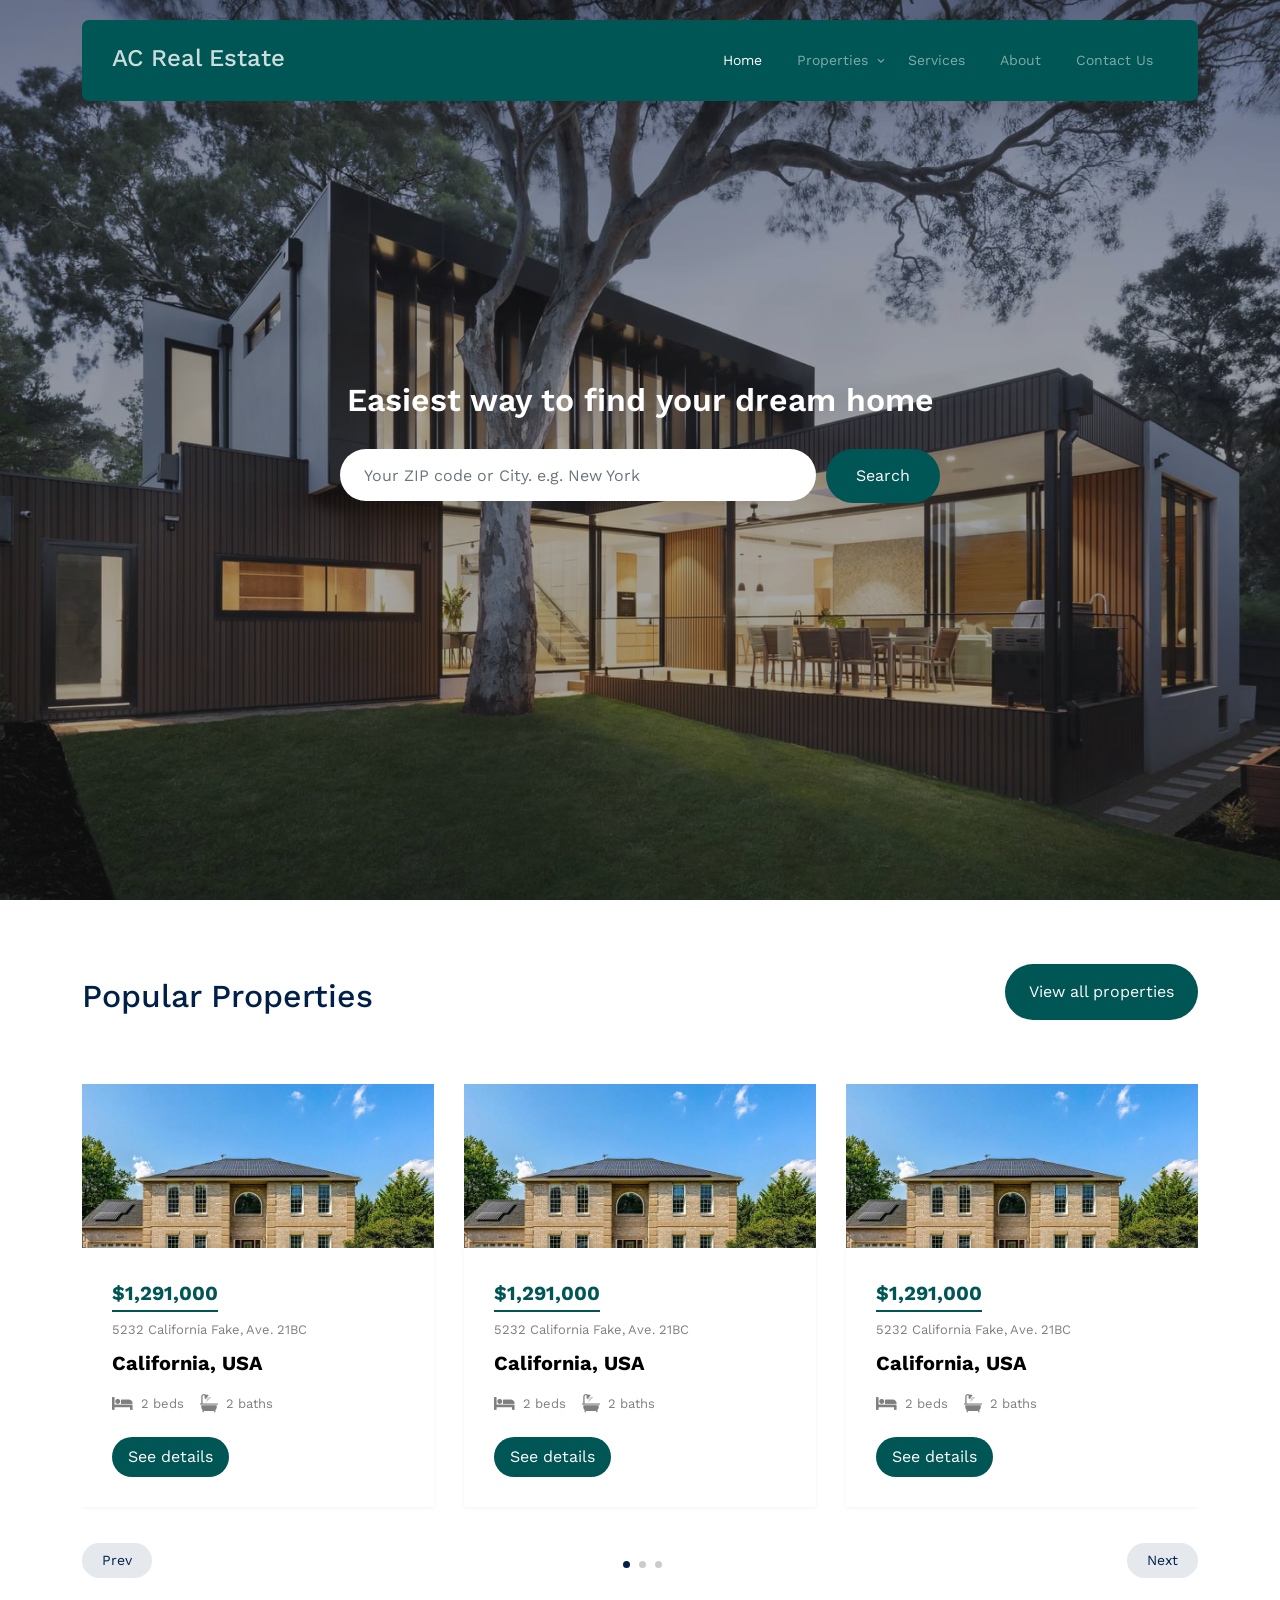
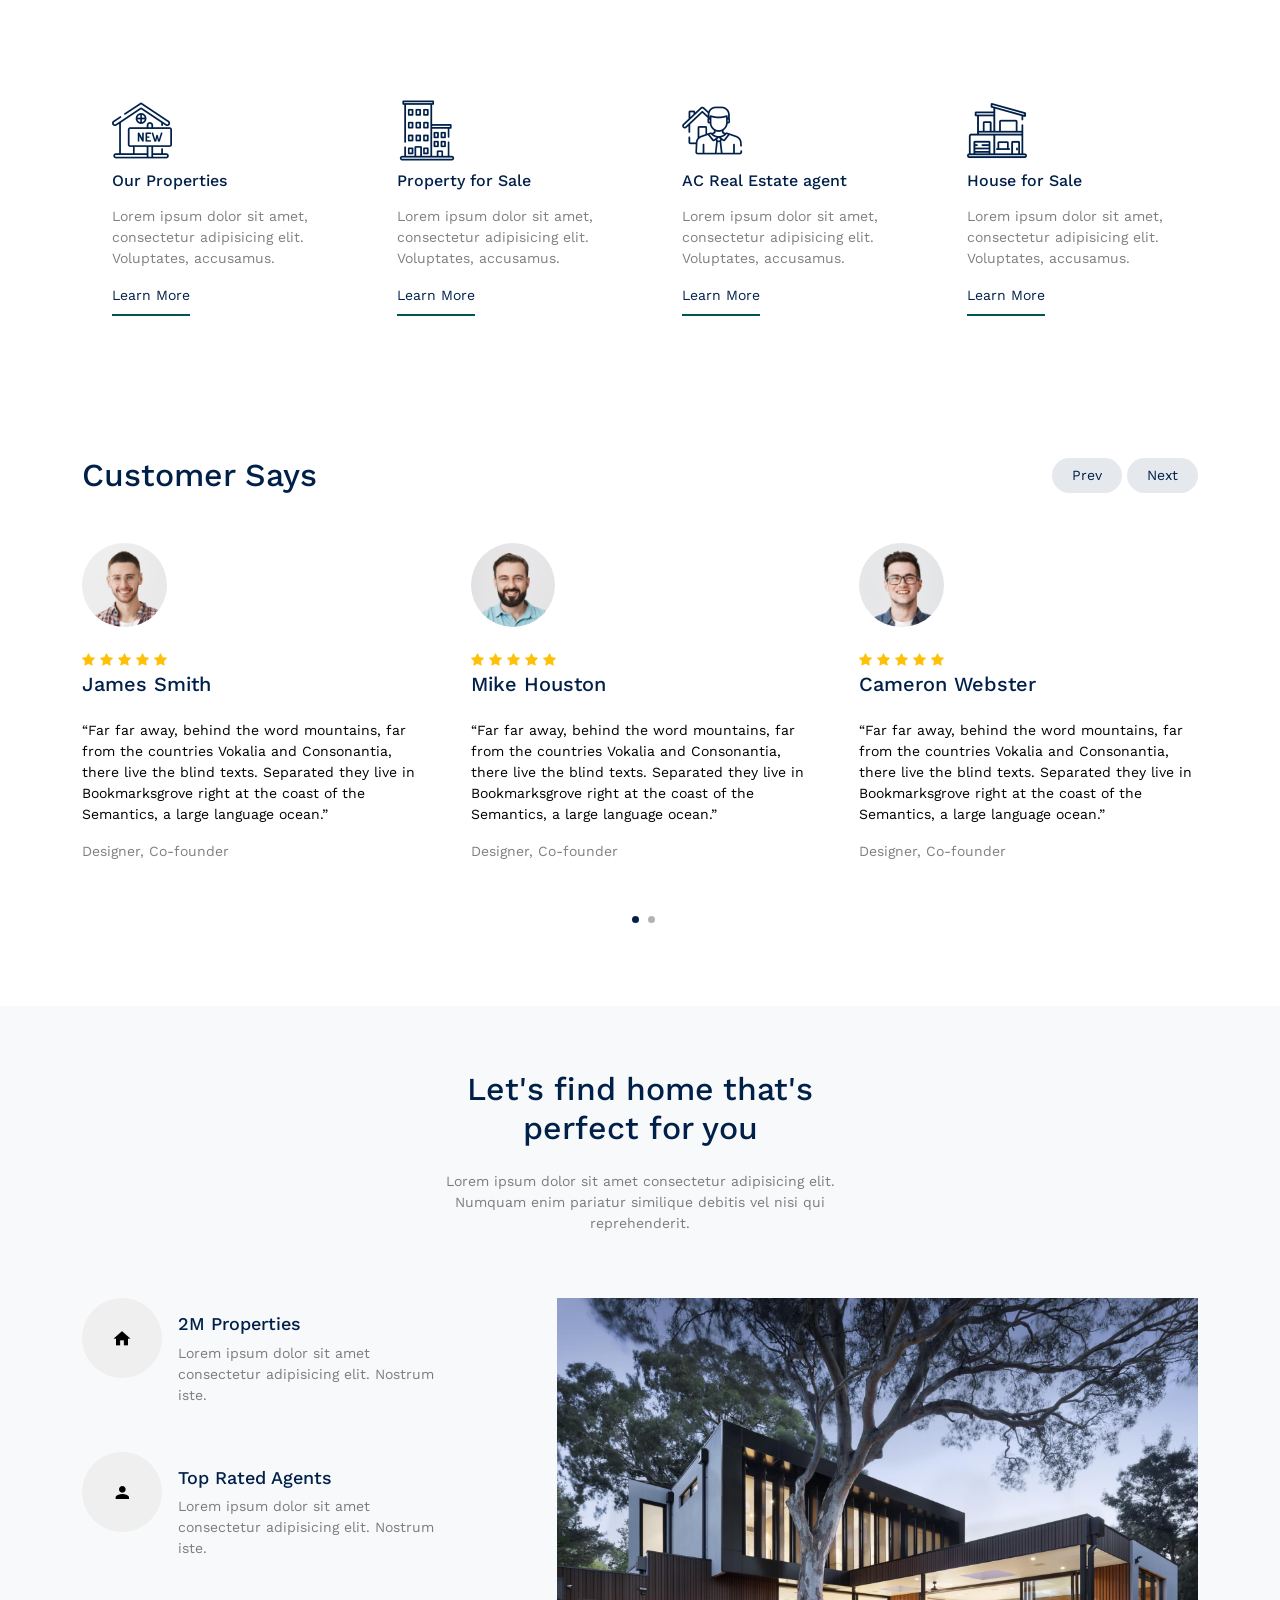
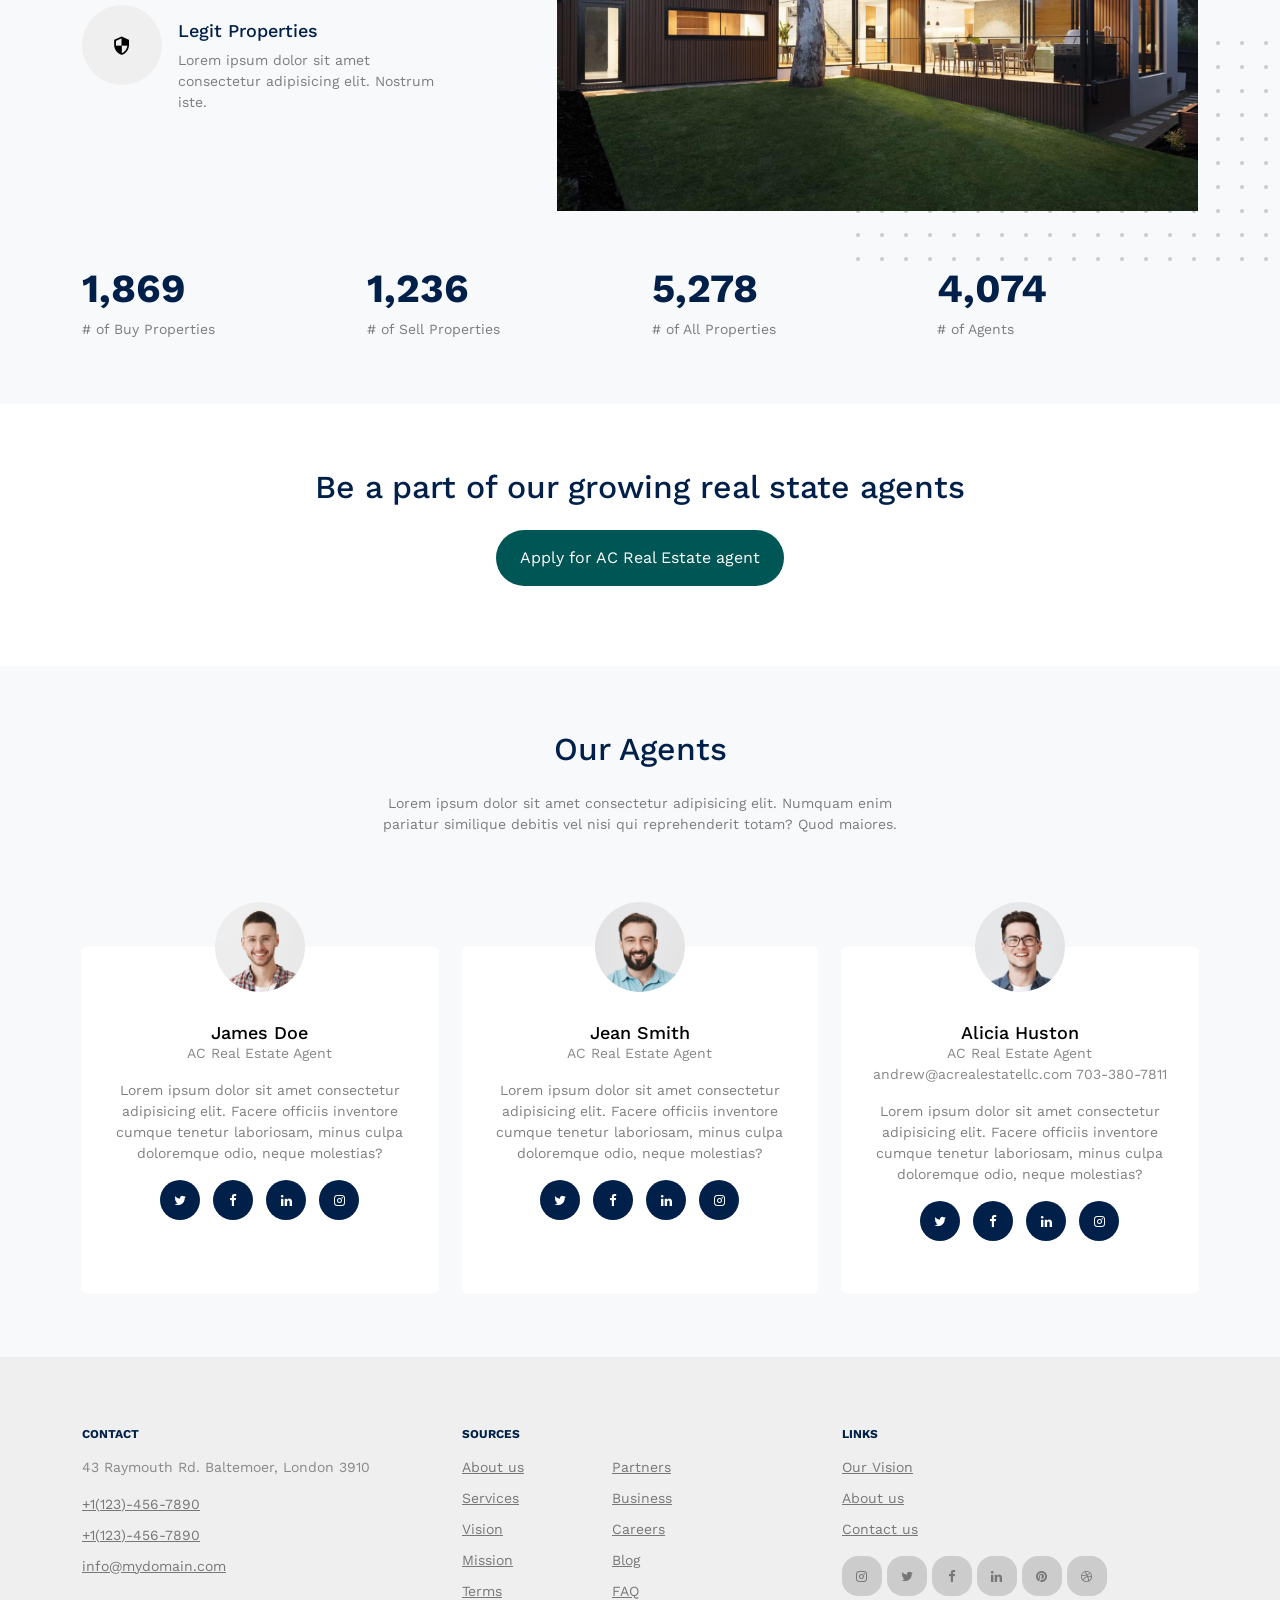
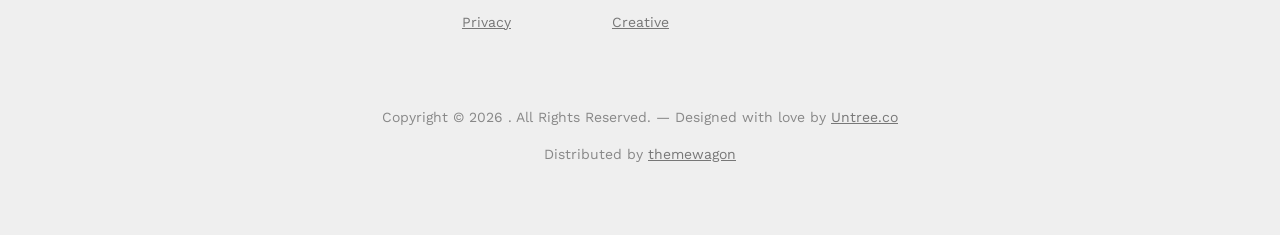
==== commit 9b9f52b0: "Update title and logo text in index.html" ====
--- a/index.html
+++ b/index.html
@@ -30,7 +30,7 @@
     <link rel="stylesheet" href="css/style.css" />
 
     <title>
-      AC Real Estate &mdash; Free Bootstrap 5 Website Template by Untree.co
+      Property&mdash; Free Bootstrap 5 Website Template by Untree.co
     </title>
   </head>
   <body>
@@ -47,7 +47,7 @@
       <div class="container">
         <div class="menu-bg-wrap">
           <div class="site-navigation">
-            <a href="index.html" class="logo m-0 float-start">Property</a>
+            <a href="index.html" class="logo m-0 float-start">AC Real Estate</a>
 
             <ul
               class="js-clone-nav d-none d-lg-inline-block text-start site-menu float-end"
